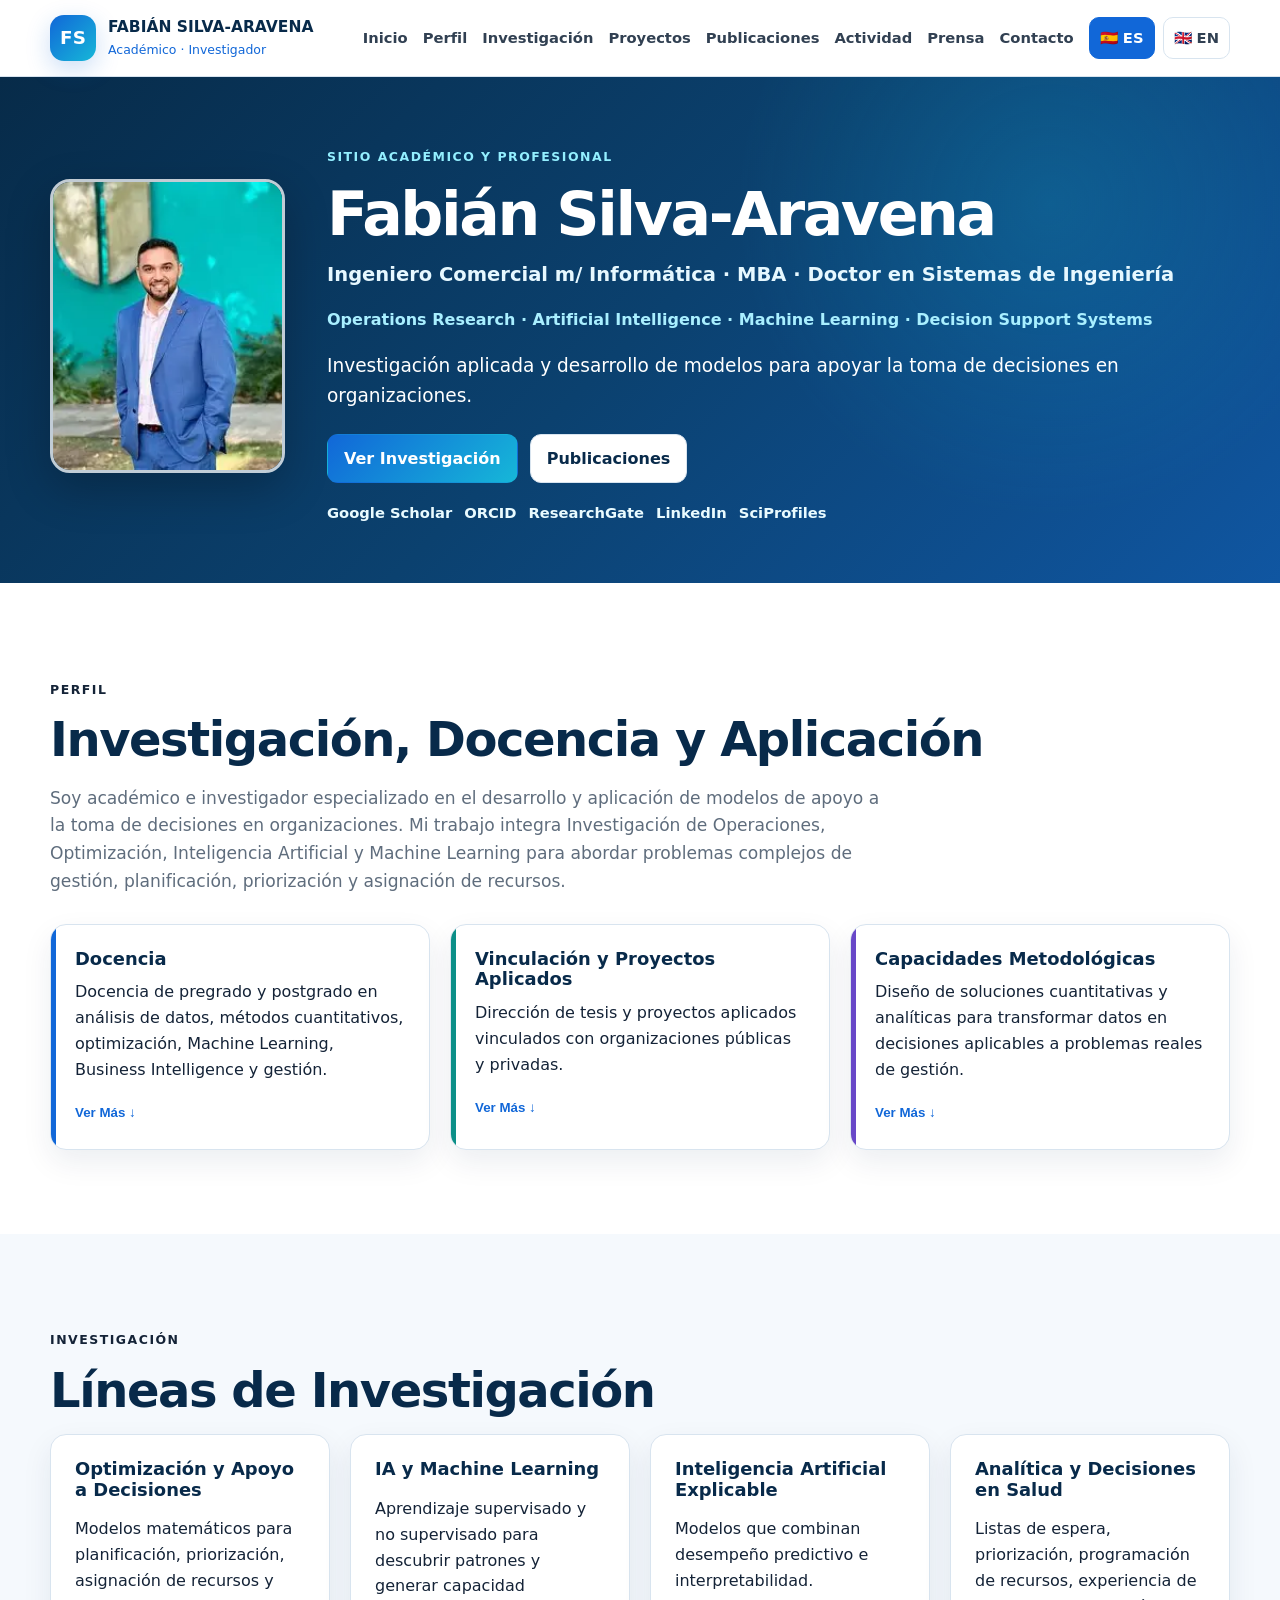
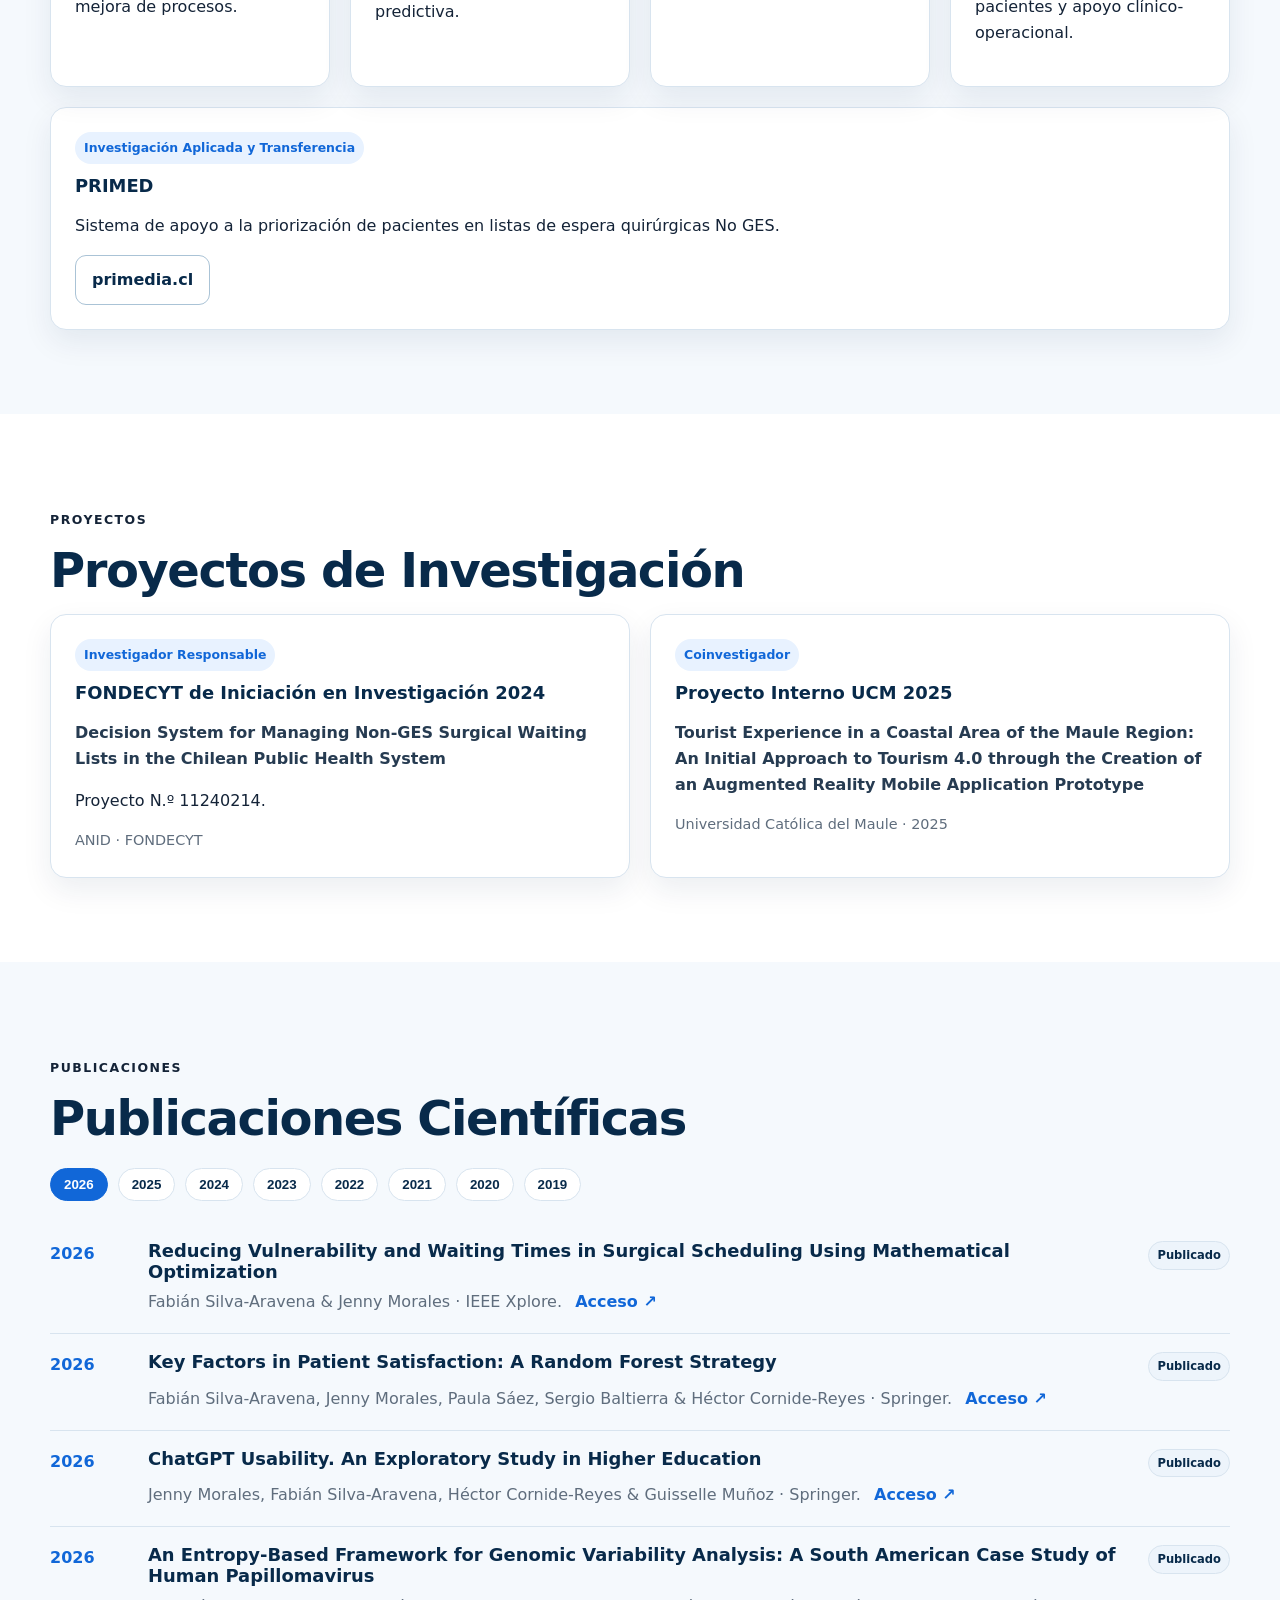
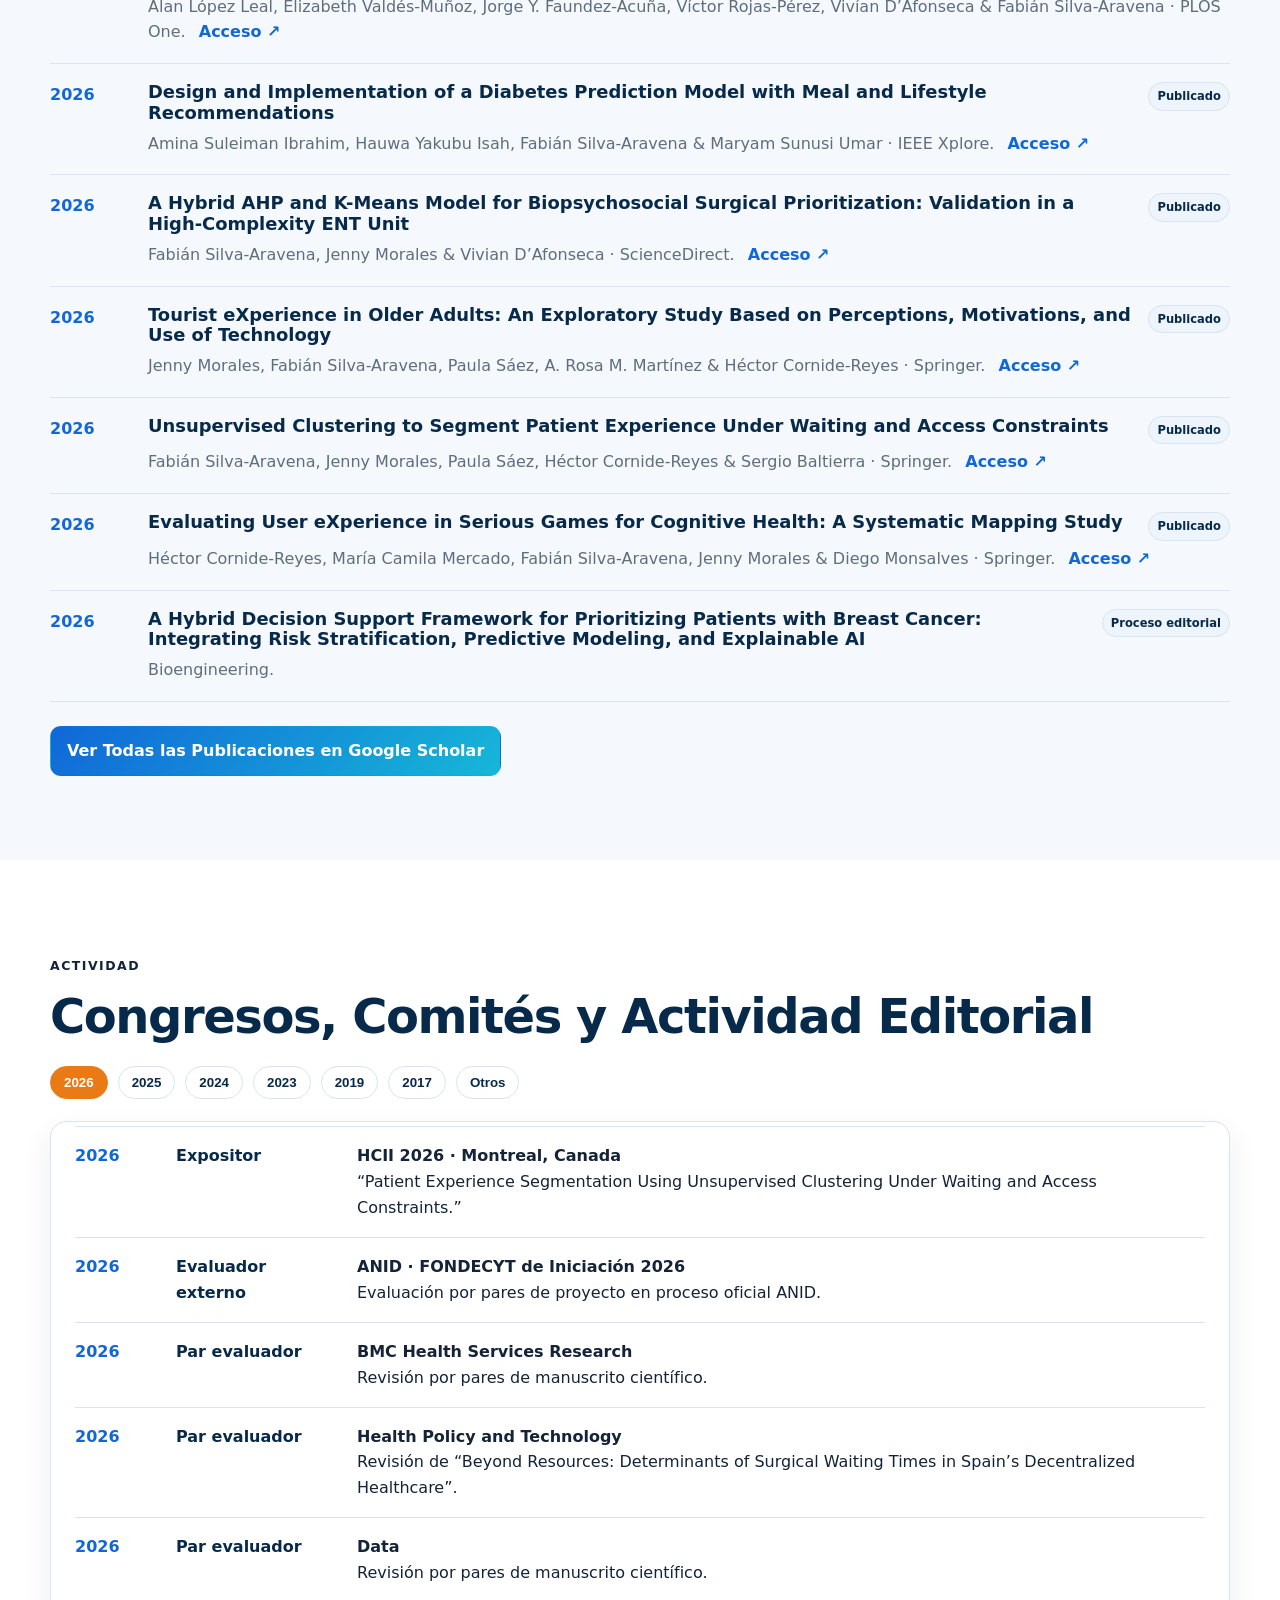
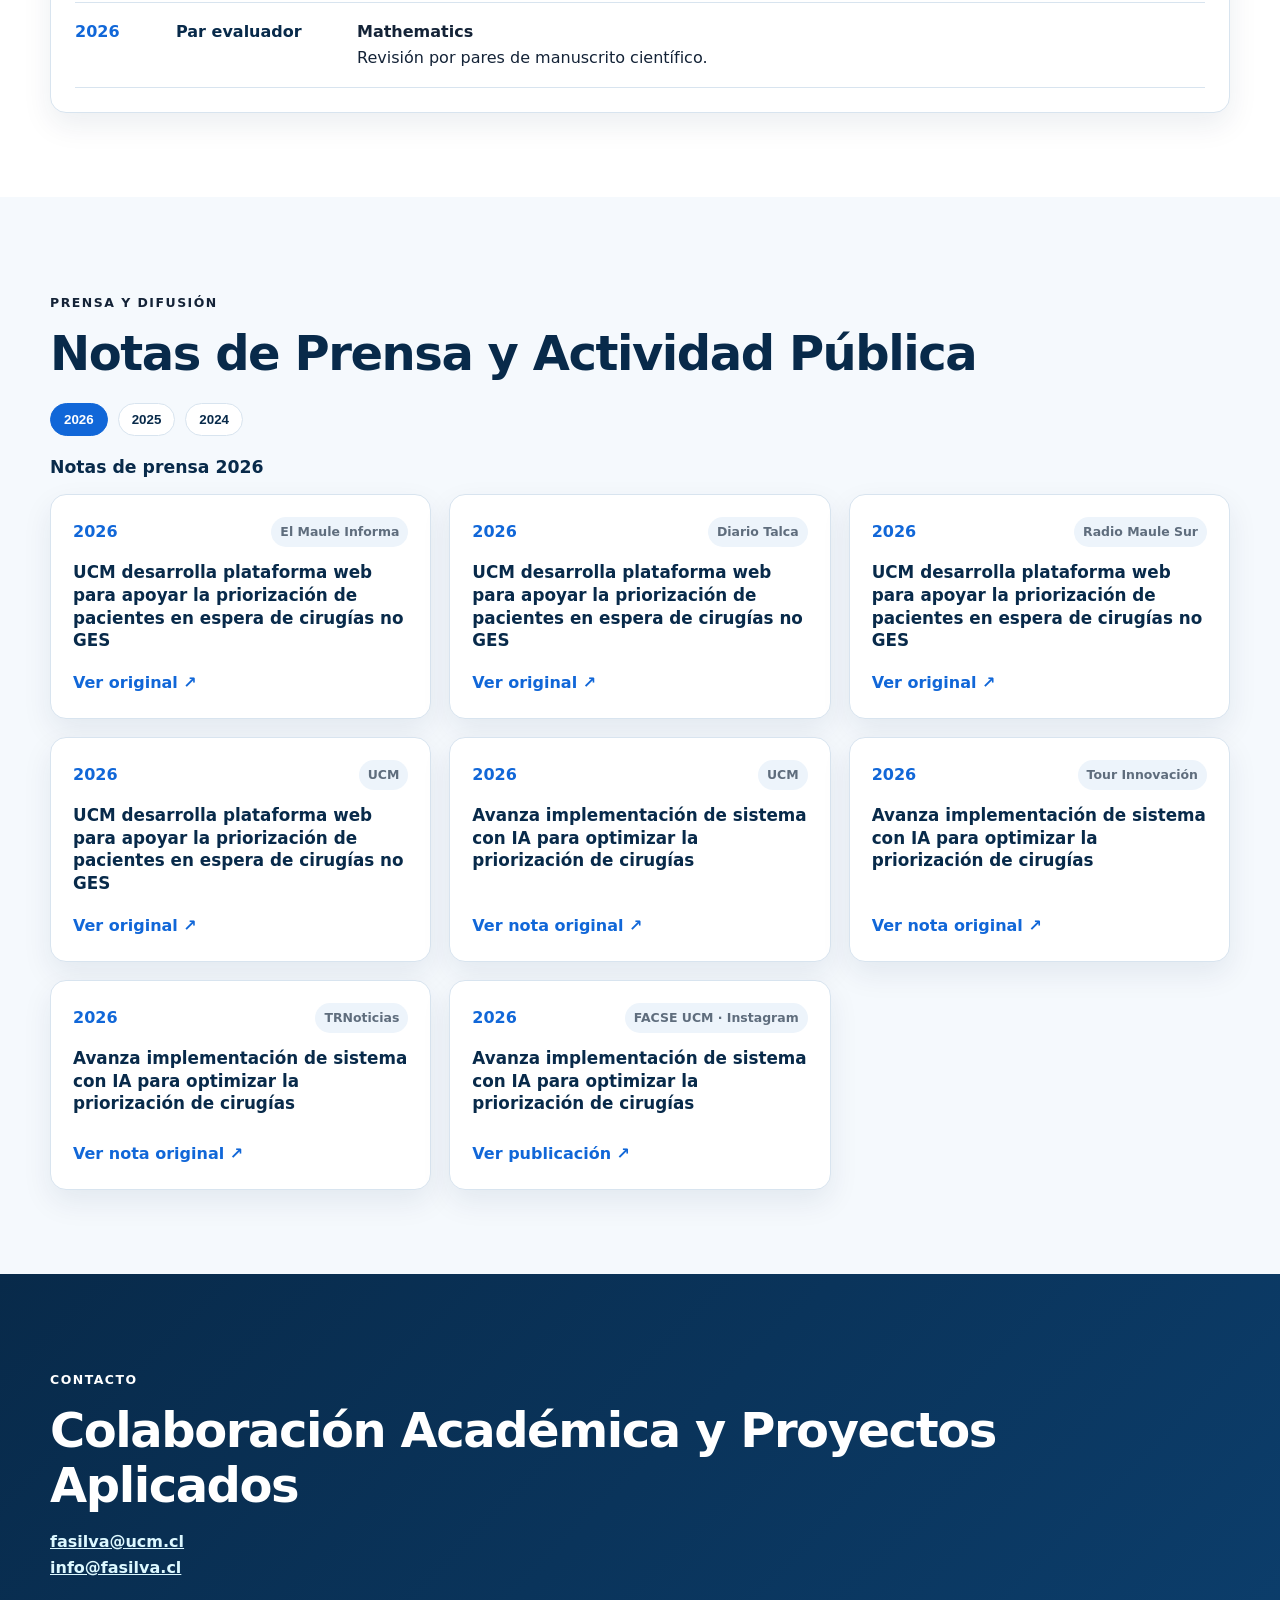
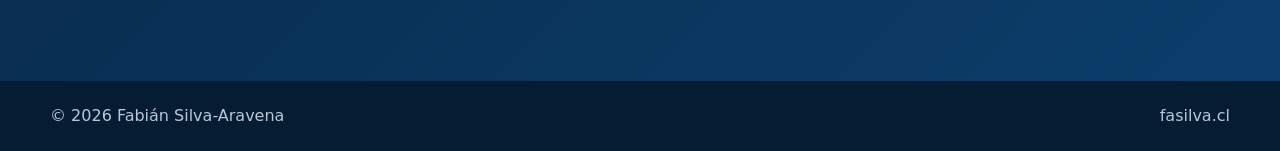
==== index.html @ eccf18d4 "Add Cloudflare Web Analytics" ====
<!DOCTYPE html>
<html lang="es"><head>
<meta charset="utf-8"/><meta content="width=device-width,initial-scale=1" name="viewport"/>
<title>Fabián Silva-Aravena | Sitio Académico y Profesional</title>
<link href="assets/css/style.css?v=15" rel="stylesheet"/></head><body>
<header class="site-header"><div class="container nav-wrap">
<a class="brand-wrap" href="#inicio"><span class="brand-mark">FS</span><span class="brand-text"><strong>FABIÁN SILVA-ARAVENA</strong><span>Académico · Investigador</span></span></a>
<button class="nav-toggle">☰</button><nav class="nav">
<a href="#inicio">Inicio</a><a href="#perfil">Perfil</a><a href="#investigacion">Investigación</a><a href="#proyectos">Proyectos</a><a href="#publicaciones">Publicaciones</a><a href="#actividad">Actividad</a><a href="#prensa">Prensa</a><a href="#contacto">Contacto</a>
<div class="lang-switch"><a class="active" href="index.html">🇪🇸 ES</a><a class="" href="en.html">🇬🇧 EN</a></div>
</nav></div></header>
<main>
<section class="hero" id="inicio"><div class="container hero-inner">
<div class="photo-wrap"><img alt="Fabián Silva-Aravena" src="assets/img/fabian-silva-aravena.webp"/></div>
<div><p class="eyebrow">Sitio Académico y Profesional</p><h1>Fabián Silva-Aravena</h1>
<p class="degree">Ingeniero Comercial m/ Informática · MBA · Doctor en Sistemas de Ingeniería</p>
<p class="areas">Operations Research · Artificial Intelligence · Machine Learning · Decision Support Systems</p>
<p class="lead">Investigación aplicada y desarrollo de modelos para apoyar la toma de decisiones en organizaciones.</p>
<div class="cta-row"><a class="btn primary" href="#investigacion">Ver Investigación</a><a class="btn light" href="#publicaciones">Publicaciones</a></div>
<div class="profile-links"><a href="https://scholar.google.com/citations?user=zPTah8IAAAAJ&amp;hl=es" target="_blank">Google Scholar</a><a href="https://orcid.org/0000-0003-2468-1480" target="_blank">ORCID</a><a href="https://www.researchgate.net/profile/Fabian-Silva-Aravena-2" target="_blank">ResearchGate</a><a href="https://www.linkedin.com/in/fabi%C3%A1n-silva-aravena-a0759566/" target="_blank">LinkedIn</a><a href="https://sciprofiles.com/profile/FabianSilva/publications" rel="noopener noreferrer" target="_blank">SciProfiles</a></div></div>
</div></section>
<section class="section" id="perfil"><div class="container">
<p class="section-kicker">Perfil</p><h2>Investigación, Docencia y Aplicación</h2>
<p class="section-intro">Soy académico e investigador especializado en el desarrollo y aplicación de modelos de apoyo a la toma de decisiones en organizaciones. Mi trabajo integra Investigación de Operaciones, Optimización, Inteligencia Artificial y Machine Learning para abordar problemas complejos de gestión, planificación, priorización y asignación de recursos.</p>
<div class="grid three">
<article class="quick-card"><h3>Docencia</h3><p>Docencia de pregrado y postgrado en análisis de datos, métodos cuantitativos, optimización, Machine Learning, Business Intelligence y gestión.</p>
<button class="more-btn" data-less="Ver Menos ↑" data-more="Ver Más ↓" data-target="teach">Ver Más ↓</button>
<div class="more-content" id="teach">
<div class="subgroup"><h4>Docencia de Postgrado</h4><ul>
<li><strong>Gestión de Empresas Basadas en Tecnología</strong> · Doctorado en Biotecnología Traslacional · Universidad Católica del Maule · 2023, 2024, 2025 y 2026.</li>
<li><strong>Data Mining</strong> · Doctorado en Biotecnología Traslacional · Universidad Católica del Maule, Talca · 2022, 2023, 2024, 2025 y 2026.</li>
<li><strong>Business Intelligence</strong> · Magíster en Gestión de Organizaciones · Universidad Católica del Maule, Talca · 2023, 2024, 2025 y 2026.</li>
<li><strong>Análisis de Datos II</strong> · Magíster en Gestión de Organizaciones · Universidad Católica del Maule, Talca · 2022, 2023, 2024, 2025 y 2026.</li>
<li><strong>Gestión Económica y Financiera</strong> · Magíster en Salud Pública · Universidad Católica del Maule, Talca · 2023.</li>
</ul></div>
<div class="subgroup"><h4>Docencia de Pregrado · Universidad Católica del Maule</h4><ul>
<li><strong>Análisis de Datos</strong> · Contador Público y Auditor · preprocesamiento, ETL y análisis con RStudio, Power BI y Python · 2025–2026.</li>
<li><strong>Análisis de Datos</strong> · Ingeniería de Ejecución en Administración de Empresas · RStudio y Power BI · 2024, 2025 y 2026.</li>
<li><strong>Seminario I y II</strong> · Contador Público y Auditor · desarrollo de proyectos de tesis desde el problema de investigación hasta resultados y conclusiones · 2024.</li>
<li><strong>Matemática Financiera</strong> · Ingeniería de Ejecución en Administración de Empresas · interés simple, compuesto y anualidades · 2025.</li>
<li><strong>Cálculo Financiero y Presupuestario</strong> · Administración de Empresas · matemática financiera, anualidades, gradientes y análisis presupuestario · 2022 y 2023.</li>
<li><strong>Administración I</strong> · Contador Público y Auditor · estrategia y proceso administrativo · 2022 y 2023.</li>
<li><strong>Metodología de la Investigación</strong> · Contador Público y Auditor · investigación cualitativa y cuantitativa · 2022.</li>
</ul></div>
<div class="subgroup"><h4>Docencia de Pregrado · Universidad de Talca</h4><ul>
<li><strong>Formulación e Implementación Estratégica</strong> · Auditoría e Ingeniería en Control de Gestión · 2016, 2019, 2020 y 2021.</li>
<li><strong>Optimización</strong> · Auditoría e Ingeniería en Control de Gestión · 2015, 2016 y 2020.</li>
<li><strong>Data Mining para la Gestión</strong> · Auditoría e Ingeniería en Control de Gestión · 2019 y 2020.</li>
</ul></div></div></article>
<article class="quick-card teal"><h3>Vinculación y Proyectos Aplicados</h3><p>Dirección de tesis y proyectos aplicados vinculados con organizaciones públicas y privadas.</p>
<button class="more-btn" data-less="Ver Menos ↑" data-more="Ver Más ↓" data-target="applied">Ver Más ↓</button>
<div class="more-content" id="applied">
<div class="subgroup"><h4>Tesis de Magíster</h4><ul>
<li><strong>2025 · Morales, M.</strong> · Magíster en Gestión de Organizaciones · “Dynamic Biopsychosocial Prioritization Strategy for Elective Surgeries in High-Complexity Public Hospitals: A Simulation-Based Study.” · Profesor guía.</li>
<li><strong>2024 · Lopez, L.</strong> · Magíster en Gestión de Organizaciones · “Systematic Literature Review on Biopsychosocial Factors in Surgical Waiting List.” · Profesor guía.</li>
<li><strong>2024 · Gutiérrez, G.</strong> · Magíster en Gestión de Organizaciones · “Optimization of the Preventive Maintenance Process in the Coexca S.A. Operations Area.” · Profesor guía.</li>
<li><strong>2023 · Durán, M.</strong> · Magíster en Gestión de Organizaciones · “Hybrid data analysis methodology for the allocation of DS49 housing subsidies in the Maule Region: A decision-making support strategy.” · Profesor guía.</li>
<li><strong>2023 · Muñoz, L.</strong> · Magíster en Gestión de Organizaciones · “Data-based methodology for the allocation of Supreme Decree 49 subsidies in the O'Higgins Region: An approach to decision-making.” · Profesor guía.</li>
</ul></div>
<div class="subgroup"><h4>Tesis de Pregrado</h4><ul>
<li><strong>2024 · Reyes, G. &amp; Gutiérrez, F.</strong> · Contador Público y Auditor · “Data-Driven Methodology to Control Dropouts in Higher Education: A Strategy Applied to the Catholic University of Maule.” · Profesor guía.</li>
<li><strong>Muñoz, C., Andrares, L. &amp; Castro, O.</strong> · Licenciatura en Contabilidad y Auditoría · “Relación entre el uso de Redes Sociales y el Rendimiento Académico en los estudiantes del Departamento de Economía y Administración de la Universidad Católica del Maule.” · Director de tesis.</li>
<li><strong>Morales, R.</strong> · Ingeniería Civil Informática · “Desarrollo de sistema informático de priorización para lista de espera quirúrgica en otorrinolaringología no GES.” · Co-guía.</li>
<li><strong>Contardo, M.</strong> · Ingeniería Civil Computación · “Sistema de predicción de prioridad quirúrgica para pacientes de otorrinolaringología aplicando modelos de Machine Learning y Explicabilidad.” · Co-guía.</li>
<li><strong>2019–2020 · Rojas, Y. &amp; Sepúlveda, N.</strong> · Auditoría e Ingeniería en Control de Gestión · “Gastronomic and commercial strategies during the pandemic in the city of Talca.” · Profesor guía.</li>
<li><strong>2017–2018 · Morales, G.</strong> · Ingeniería Civil Industrial · “Reservation management system for the use of the care room of the Center of Therapeutic Diagnosis of a High Complexity Hospital in Chile.” · Profesor guía.</li>
<li><strong>2012–2013 · Rodriguez, A. &amp; Moreno, E.</strong> · Ingeniería en Administración de Empresas · “Management of Administrative Procedures to support the management of Cataract Pathology in a highly complex hospital.” · Profesor guía.</li>
<li><strong>2012–2013 · González, J. &amp; Valenzuela, J.</strong> · Ingeniería en Administración de Empresas · “Human Resources performance evaluation system for a company in Talca.” · Profesor guía.</li>
</ul></div>
<div class="subgroup"><h4>Tesis Doctoral</h4><ul>
<li><strong>En desarrollo.</strong> · Doctorado en Biotecnología Traslacional · “Protocolo de genotipado de Virus del Papiloma Humano de alto riesgo y priorización clínica en mujeres de la Región del Maule.” · Co-guía.</li>
</ul></div>
<div class="subgroup"><h4>Otras actividades docentes</h4><ul>
<li>Profesor colaborador en el diseño del electivo de profundización <strong>“Herramientas de Machine Learning para la toma de decisiones”</strong> para Contador Público y Auditor.</li>
<li>Profesor revisor del Proyecto de Grado Aplicado de <strong>Rivera, R.</strong> · Magíster en Gestión de Organizaciones · “Determinantes de la inversión en I+D en las empresas chilenas”.</li>
</ul></div>
</div></article>
<article class="quick-card purple"><h3>Capacidades Metodológicas</h3><p>Diseño de soluciones cuantitativas y analíticas para transformar datos en decisiones aplicables a problemas reales de gestión.</p>
<button class="more-btn" data-less="Ver Menos ↑" data-more="Ver Más ↓" data-target="researchmore">Ver Más ↓</button>
<div class="more-content" id="researchmore"><ul><li>Optimización matemática, programación y asignación de recursos</li><li>Simulación y evaluación de escenarios para apoyar decisiones</li><li>Machine Learning, Inteligencia Artificial y Explicabilidad (XAI)</li><li>Diseño de sistemas de apoyo a decisiones y analítica aplicada</li></ul></div></article>
</div></div></section>
<section class="section alt" id="investigacion"><div class="container"><p class="section-kicker">Investigación</p><h2>Líneas de Investigación</h2>
<div class="grid four"><article class="card"><h3>Optimización y Apoyo a Decisiones</h3><p>Modelos matemáticos para planificación, priorización, asignación de recursos y mejora de procesos.</p></article><article class="card"><h3>IA y Machine Learning</h3><p>Aprendizaje supervisado y no supervisado para descubrir patrones y generar capacidad predictiva.</p></article><article class="card"><h3>Inteligencia Artificial Explicable</h3><p>Modelos que combinan desempeño predictivo e interpretabilidad.</p></article><article class="card"><h3>Analítica y Decisiones en Salud</h3><p>Listas de espera, priorización, programación de recursos, experiencia de pacientes y apoyo clínico-operacional.</p></article></div>
<div class="card" style="margin-top:20px"><span class="tag">Investigación Aplicada y Transferencia</span><h3>PRIMED</h3><p>Sistema de apoyo a la priorización de pacientes en listas de espera quirúrgicas No GES.</p><a class="btn outline" href="https://primedia.cl" target="_blank">primedia.cl</a></div>
</div></section>
<section class="section" id="proyectos"><div class="container"><p class="section-kicker">Proyectos</p><h2>Proyectos de Investigación</h2>
<div class="grid two"><article class="card"><span class="tag">Investigador Responsable</span><h3>FONDECYT de Iniciación en Investigación 2024</h3><p class="project-title">Decision System for Managing Non-GES Surgical Waiting Lists in the Chilean Public Health System</p><p>Proyecto N.º 11240214.</p><div class="meta">ANID · FONDECYT</div></article>
<article class="card"><span class="tag">Coinvestigador</span><h3>Proyecto Interno UCM 2025</h3><p class="project-title">Tourist Experience in a Coastal Area of the Maule Region: An Initial Approach to Tourism 4.0 through the Creation of an Augmented Reality Mobile Application Prototype</p><div class="meta">Universidad Católica del Maule · 2025</div></article></div></div></section>
<section class="section alt" id="publicaciones"><div class="container"><p class="section-kicker">Publicaciones</p><h2>Publicaciones Científicas</h2>
<div class="pub-toolbar"><button class="year-btn active" data-year="2026">2026</button><button class="year-btn" data-year="2025">2025</button><button class="year-btn" data-year="2024">2024</button><button class="year-btn" data-year="2023">2023</button><button class="year-btn" data-year="2022">2022</button><button class="year-btn" data-year="2021">2021</button><button class="year-btn" data-year="2020">2020</button><button class="year-btn" data-year="2019">2019</button></div><div class="pub-year active" id="pub-2026">
<article class="publication"><div class="year">2026</div><div><div class="pub-head"><h3>Reducing Vulnerability and Waiting Times in Surgical Scheduling Using Mathematical Optimization</h3><span class="status-badge">Publicado</span></div><p>Fabián Silva-Aravena &amp; Jenny Morales · IEEE Xplore. <a class="pub-link" href="https://ieeexplore.ieee.org/document/11473376" rel="noopener noreferrer" target="_blank">Acceso ↗</a></p></div></article>
<article class="publication"><div class="year">2026</div><div><div class="pub-head"><h3>Key Factors in Patient Satisfaction: A Random Forest Strategy</h3><span class="status-badge">Publicado</span></div><p>Fabián Silva-Aravena, Jenny Morales, Paula Sáez, Sergio Baltierra &amp; Héctor Cornide-Reyes · Springer. <a class="pub-link" href="https://link.springer.com/chapter/10.1007/978-3-032-12801-0_19" rel="noopener noreferrer" target="_blank">Acceso ↗</a></p></div></article>
<article class="publication"><div class="year">2026</div><div><div class="pub-head"><h3>ChatGPT Usability. An Exploratory Study in Higher Education</h3><span class="status-badge">Publicado</span></div><p>Jenny Morales, Fabián Silva-Aravena, Héctor Cornide-Reyes &amp; Guisselle Muñoz · Springer. <a class="pub-link" href="https://link.springer.com/chapter/10.1007/978-3-032-12801-0_11" rel="noopener noreferrer" target="_blank">Acceso ↗</a></p></div></article>
<article class="publication"><div class="year">2026</div><div><div class="pub-head"><h3>An Entropy-Based Framework for Genomic Variability Analysis: A South American Case Study of Human Papillomavirus</h3><span class="status-badge">Publicado</span></div><p>Alan López Leal, Elizabeth Valdés-Muñoz, Jorge Y. Faundez-Acuña, Víctor Rojas-Pérez, Vivían D’Afonseca &amp; Fabián Silva-Aravena · PLOS One. <a class="pub-link" href="https://journals.plos.org/plosone/article?id=10.1371/journal.pone.0349447" rel="noopener noreferrer" target="_blank">Acceso ↗</a></p></div></article>
<article class="publication"><div class="year">2026</div><div><div class="pub-head"><h3>Design and Implementation of a Diabetes Prediction Model with Meal and Lifestyle Recommendations</h3><span class="status-badge">Publicado</span></div><p>Amina Suleiman Ibrahim, Hauwa Yakubu Isah, Fabián Silva-Aravena &amp; Maryam Sunusi Umar · IEEE Xplore. <a class="pub-link" href="https://ieeexplore.ieee.org/abstract/document/11473725" rel="noopener noreferrer" target="_blank">Acceso ↗</a></p></div></article>
<article class="publication"><div class="year">2026</div><div><div class="pub-head"><h3>A Hybrid AHP and K-Means Model for Biopsychosocial Surgical Prioritization: Validation in a High-Complexity ENT Unit</h3><span class="status-badge">Publicado</span></div><p>Fabián Silva-Aravena, Jenny Morales &amp; Vivian D’Afonseca · ScienceDirect. <a class="pub-link" href="https://www.sciencedirect.com/science/article/pii/S1807593226000463" rel="noopener noreferrer" target="_blank">Acceso ↗</a></p></div></article>
<article class="publication"><div class="year">2026</div><div><div class="pub-head"><h3>Tourist eXperience in Older Adults: An Exploratory Study Based on Perceptions, Motivations, and Use of Technology</h3><span class="status-badge">Publicado</span></div><p>Jenny Morales, Fabián Silva-Aravena, Paula Sáez, A. Rosa M. Martínez &amp; Héctor Cornide-Reyes · Springer. <a class="pub-link" href="https://link.springer.com/chapter/10.1007/978-3-032-31407-9_10" rel="noopener noreferrer" target="_blank">Acceso ↗</a></p></div></article>
<article class="publication"><div class="year">2026</div><div><div class="pub-head"><h3>Unsupervised Clustering to Segment Patient Experience Under Waiting and Access Constraints</h3><span class="status-badge">Publicado</span></div><p>Fabián Silva-Aravena, Jenny Morales, Paula Sáez, Héctor Cornide-Reyes &amp; Sergio Baltierra · Springer. <a class="pub-link" href="https://link.springer.com/chapter/10.1007/978-3-032-31418-5_29" rel="noopener noreferrer" target="_blank">Acceso ↗</a></p></div></article>
<article class="publication"><div class="year">2026</div><div><div class="pub-head"><h3>Evaluating User eXperience in Serious Games for Cognitive Health: A Systematic Mapping Study</h3><span class="status-badge">Publicado</span></div><p>Héctor Cornide-Reyes, María Camila Mercado, Fabián Silva-Aravena, Jenny Morales &amp; Diego Monsalves · Springer. <a class="pub-link" href="https://link.springer.com/chapter/10.1007/978-3-032-31418-5_25" rel="noopener noreferrer" target="_blank">Acceso ↗</a></p></div></article>
<article class="publication"><div class="year">2026</div><div><div class="pub-head"><h3>A Hybrid Decision Support Framework for Prioritizing Patients with Breast Cancer: Integrating Risk Stratification, Predictive Modeling, and Explainable AI</h3><span class="status-badge">Proceso editorial</span></div><p>Bioengineering.</p></div></article>
</div><div class="pub-year" id="pub-2025"><article class="publication"><div class="year">2025</div><div><div class="pub-head"><h3>Perceptions of ChatGPT: An Exploratory Study in Higher Education</h3><span class="status-badge">Publicado</span></div><p>Jenny Morales, Fabián Silva-Aravena, Héctor Cornide-Reyes &amp; Guisselle Muñoz · IEEE Xplore. <a class="pub-link" href="https://ieeexplore.ieee.org/document/11420797/authors#authors" rel="noopener noreferrer" target="_blank">Acceso ↗</a></p></div></article><article class="publication"><div class="year">2025</div><div><div class="pub-head"><h3>e-Health Strategy for Surgical Prioritization: A Methodology Based on Digital Twins and Reinforcement Learning</h3><span class="status-badge">Publicado</span></div><p>Silva-Aravena, F., Morales, J., &amp; Jayabalan, M. · Bioengineering, 12(6), 605. <a class="pub-link" href="https://doi.org/10.3390/bioengineering12060605" rel="noopener noreferrer" target="_blank">Acceso ↗</a></p></div></article><article class="publication"><div class="year">2025</div><div><div class="pub-head"><h3>Optimizing MRI Scheduling in High-Complexity Hospitals: A Digital Twin and Reinforcement Learning Approach</h3><span class="status-badge">Publicado</span></div><p>Silva-Aravena, F., Morales, J., Jayabalan, M., &amp; Sáez, P. · Bioengineering, 12(6), 626. <a class="pub-link" href="https://doi.org/10.3390/bioengineering12060626" rel="noopener noreferrer" target="_blank">Acceso ↗</a></p></div></article><article class="publication"><div class="year">2025</div><div><div class="pub-head"><h3>Dynamic Decision System for ENT Surgery Waiting List Prioritization Using M-Score and TOPSIS Methodology</h3><span class="status-badge">Publicado</span></div><p>Silva-Aravena, F., &amp; Morales, J. · Health Policy and Technology. <a class="pub-link" href="https://doi.org/10.1016/j.hlpt.2025.101036" rel="noopener noreferrer" target="_blank">Acceso ↗</a></p></div></article><article class="publication"><div class="year">2025</div><div><div class="pub-head"><h3>Dynamic Surgical Prioritization: A Machine Learning and XAI-Based Strategy</h3><span class="status-badge">Publicado</span></div><p>Silva-Aravena, F., Morales, J., Jayabalan, M., Rana, M. E., &amp; Gutiérrez-Bahamondes, J. H. · Technologies, 13(2), 72. <a class="pub-link" href="https://doi.org/10.3390/technologies13020072" rel="noopener noreferrer" target="_blank">Acceso ↗</a></p></div></article><article class="publication"><div class="year">2025</div><div><div class="pub-head"><h3>Generative Artificial Intelligence in Agile Software Development Processes: A Literature Review Focused on User eXperience</h3><span class="status-badge">Publicado</span></div><p>Coautor · Springer Nature. <a class="pub-link" href="https://doi.org/10.1007/978-3-031-93536-7_16" rel="noopener noreferrer" target="_blank">Acceso ↗</a></p></div></article><article class="publication"><div class="year">2025</div><div><div class="pub-head"><h3>Formación Universitaria en Competencias para la Industria 4.0: un enfoque en ingeniería y administración</h3><span class="status-badge">Publicado</span></div><p>Coautor · Formación Universitaria. <a class="pub-link" href="https://doi.org/10.4067/s0718-50062025000500169" rel="noopener noreferrer" target="_blank">Acceso ↗</a></p></div></article></div><div class="pub-year" id="pub-2024"><article class="publication"><div class="year">2024</div><div><div class="pub-head"><h3>Reducing Waiting Times to Improve Patient Satisfaction: A Hybrid Strategy for Decision Support Management</h3><span class="status-badge">Publicado</span></div><p>Morales, J., Silva-Aravena, F., &amp; Sáez, P. · Mathematics, 12(23), 3743. <a class="pub-link" href="https://www.mdpi.com/2227-7390/12/23/3743" rel="noopener noreferrer" target="_blank">Acceso ↗</a></p></div></article><article class="publication"><div class="year">2024</div><div><div class="pub-head"><h3>Use of Artificial Intelligence as a Mechanism to Evaluate Costumer Experience. Literature Review</h3><span class="status-badge">Publicado</span></div><p>Silva-Aravena, F., Morales, J., Sáez, P., Jorquera, J., &amp; Cornide-Reyes, H. · Lecture Notes in Computer Science, Springer. <a class="pub-link" href="https://link.springer.com/chapter/10.1007/978-3-031-61305-0_24" rel="noopener noreferrer" target="_blank">Acceso ↗</a></p></div></article><article class="publication"><div class="year">2024</div><div><div class="pub-head"><h3>Perception of the Gender Gap in the Business Area: a Collaborative Online International Learning Approach</h3><span class="status-badge">Publicado</span></div><p>Morales, J., Silva-Aravena, F., Orellana, P. S., &amp; Rodriguez, Y. V. · 2024 43rd International Conference of the Chilean Computer Science Society (SCCC), IEEE. <a class="pub-link" href="https://ieeexplore.ieee.org/document/10767633" rel="noopener noreferrer" target="_blank">Acceso ↗</a></p></div></article><article class="publication"><div class="year">2024</div><div><div class="pub-head"><h3>Tourist eXperience and Use of Virtual Reality, Augmented Reality and Metaverse: A Literature Review</h3><span class="status-badge">Publicado</span></div><p>Morales, J., Cornide-Reyes, H., Silva-Aravena, F., Sepúlveda, J., &amp; Muñoz, G. · Lecture Notes in Computer Science, vol. 14704, Springer. <a class="pub-link" href="https://link.springer.com/chapter/10.1007/978-3-031-61281-7_14" rel="noopener noreferrer" target="_blank">Acceso ↗</a></p></div></article><article class="publication"><div class="year">2024</div><div><div class="pub-head"><h3>Improving UX in Digital Transformation Projects Through Lean Principles</h3><span class="status-badge">Publicado</span></div><p>Cornide-Reyes, H., Duran, C., Baltierra, S., Silva-Aravena, F., &amp; Morales, J. · Lecture Notes in Computer Science, vol. 14704, Springer. <a class="pub-link" href="https://link.springer.com/chapter/10.1007/978-3-031-61281-7_11" rel="noopener noreferrer" target="_blank">Acceso ↗</a></p></div></article><article class="publication"><div class="year">2024</div><div><div class="pub-head"><h3>Digital Skills in Higher Education: Strategies Adopted by Universities to Promote their Development in Students and Professors</h3><span class="status-badge">Publicado</span></div><p>Sáez, P., Morales, J., &amp; Silva-Aravena, F. · 2024 43rd International Conference of the Chilean Computer Science Society (SCCC), IEEE. <a class="pub-link" href="https://ieeexplore.ieee.org/document/10767660" rel="noopener noreferrer" target="_blank">Acceso ↗</a></p></div></article></div><div class="pub-year" id="pub-2023"><article class="publication"><div class="year">2023</div><div><div class="pub-head"><h3>Digital Transformation in Organizations: Implications for the Workforce</h3><span class="status-badge">Publicado</span></div><p>Sáez, P., Morales, J., &amp; Silva-Aravena, F. · IEEE CHILECON. <a class="pub-link" href="https://ieeexplore.ieee.org/document/10418736" rel="noopener noreferrer" target="_blank">Acceso ↗</a></p></div></article><article class="publication"><div class="year">2023</div><div><div class="pub-head"><h3>A Hybrid Algorithm of ML and XAI to Prevent Breast Cancer: A Strategy to Support Decision Making</h3><span class="status-badge">Publicado</span></div><p>Silva-Aravena, F., Núñez Delafuente, H., Gutiérrez-Bahamondes, J. H., &amp; Morales, J. · Cancers, 15(9), 2443. <a class="pub-link" href="https://doi.org/10.3390/cancers15092443" rel="noopener noreferrer" target="_blank">Acceso ↗</a></p></div></article><article class="publication"><div class="year">2023</div><div><div class="pub-head"><h3>Implementing Digital Transformation in Industry 4.0</h3><span class="status-badge">Publicado</span></div><p>Cornide-Reyes, H., Morales, J., Silva-Aravena, F., Ocqueteau, A., Melendez, N., &amp; Villarroel, R. · Lecture Notes in Computer Science, vol. 14025, Springer.</p></div></article><article class="publication"><div class="year">2023</div><div><div class="pub-head"><h3>Virtual Reality, Augmented Reality and Metaverse: Customer Experience Approach and User Experience Evaluation Methods. Literature Review</h3><span class="status-badge">Publicado</span></div><p>Morales, J., Cornide-Reyes, H., Rossel, P., Sáez, P., &amp; Silva-Aravena, F. · Lecture Notes in Computer Science, vol. 14025, Springer. <a class="pub-link" href="https://doi.org/10.1007/978-3-031-35915-6_40" rel="noopener noreferrer" target="_blank">Acceso ↗</a></p></div></article><article class="publication"><div class="year">2023</div><div><div class="pub-head"><h3>Application of Fuzzy TOPSIS for Prioritization of Patients on Elective Surgeries Waiting List – A Novel Multi-Criteria Decision-Making Approach</h3><span class="status-badge">Publicado</span></div><p>Rana, H., Umer, M., Hassan, U., Asgher, U., Silva-Aravena, F., &amp; Ehsan, N. · Decision Making: Applications in Management and Engineering. <a class="pub-link" href="https://doi.org/10.31181/dmame060127022023r" rel="noopener noreferrer" target="_blank">Acceso ↗</a></p></div></article><article class="publication"><div class="year">2023</div><div><div class="pub-head"><h3>Infeasibility Maps: Application to the Optimization of the Design of Pumping Stations in Water Distribution Networks</h3><span class="status-badge">Publicado</span></div><p>Gutiérrez-Bahamondes, J. H., Mora-Melia, D., Valdivia-Muñoz, B., Silva-Aravena, F., &amp; Iglesias-Rey, P. L. · Mathematics, 11(7), 1582. <a class="pub-link" href="https://doi.org/10.3390/math11071582" rel="noopener noreferrer" target="_blank">Acceso ↗</a></p></div></article><article class="publication"><div class="year">2023</div><div><div class="pub-head"><h3>Virtual Reality and Augmented Reality Applied to E-Commerce: A Literature Review</h3><span class="status-badge">Publicado</span></div><p>Morales, J., Silva-Aravena, F., Valdés, Y., &amp; Baltierra, S. · Human-Computer Interaction / Springer. <a class="pub-link" href="https://doi.org/10.1007/978-3-031-24709-5_15" rel="noopener noreferrer" target="_blank">Acceso ↗</a></p></div></article></div><div class="pub-year" id="pub-2022"><article class="publication"><div class="year">2022</div><div><div class="pub-head"><h3>An Intelligent System for Patients’ Well-Being: A Multicriteria Decision-Making Approach</h3><span class="status-badge">Publicado</span></div><p>Silva-Aravena, F., Gutierrez-Bahamondes, J., Delafuente, H. N., &amp; Toledo-Molina, R. M. · Mathematics, 10(21), 3956. <a class="pub-link" href="https://doi.org/10.3390/math10213956" rel="noopener noreferrer" target="_blank">Acceso ↗</a></p></div></article><article class="publication"><div class="year">2022</div><div><div class="pub-head"><h3>A Novelty Strategy to Classify Chronic Patients at Risk: A Hybrid Machine Learning Approach</h3><span class="status-badge">Publicado</span></div><p>Silva-Aravena, F., Delafuente, H. N., &amp; Astudillo, C. A. · Mathematics, 10(17), 3053. <a class="pub-link" href="https://doi.org/10.3390/math10173053" rel="noopener noreferrer" target="_blank">Acceso ↗</a></p></div></article><article class="publication"><div class="year">2022</div><div><div class="pub-head"><h3>Dynamic Surgical Waiting List Methodology: A Networking Approach</h3><span class="status-badge">Publicado</span></div><p>Silva-Aravena, F., &amp; Morales, J. · Mathematics, 10(13), 2307. <a class="pub-link" href="https://doi.org/10.3390/math10132307" rel="noopener noreferrer" target="_blank">Acceso ↗</a></p></div></article></div><div class="pub-year" id="pub-2021"><article class="publication"><div class="year">2021</div><div><div class="pub-head"><h3>Patients’ Prioritization on Surgical Waiting Lists: A Decision Support System</h3><span class="status-badge">Publicado</span></div><p>Silva-Aravena, F., Álvarez-Miranda, E., Astudillo, C. A., González-Martínez, L., &amp; Ledezma, J. G. · Mathematics, 9(10), 1097. <a class="pub-link" href="https://doi.org/10.3390/math9101097" rel="noopener noreferrer" target="_blank">Acceso ↗</a></p></div></article></div><div class="pub-year" id="pub-2020"><article class="publication"><div class="year">2020</div><div><div class="pub-head"><h3>Inventory Management at a Chilean Hospital Pharmacy: Case Study of a Dynamic Decision-Aid Tool</h3><span class="status-badge">Publicado</span></div><p>Silva-Aravena, F., Ceballos-Fuentealba, I., &amp; Álvarez-Miranda, E. · Mathematics, 8(11), 1962. <a class="pub-link" href="https://doi.org/10.3390/math8111962" rel="noopener noreferrer" target="_blank">Acceso ↗</a></p></div></article><article class="publication"><div class="year">2020</div><div><div class="pub-head"><h3>On the Data to Know the Prioritization and Vulnerability of Patients on Surgical Waiting Lists</h3><span class="status-badge">Publicado</span></div><p>Silva-Aravena, F., Álvarez-Miranda, E., Astudillo, C. A., González-Martínez, L., &amp; Ledezma, J. G. · Data in Brief, 29, 105310. <a class="pub-link" href="https://doi.org/10.1016/j.dib.2020.105310" rel="noopener noreferrer" target="_blank">Acceso ↗</a></p></div></article></div><div class="pub-year" id="pub-2019"><article class="publication"><div class="year">2019</div><div><div class="pub-head"><h3>Data Extracted from Olive Oil Mill Waste Exposed to Ambient Conditions</h3><span class="status-badge">Publicado</span></div><p>González-Martínez, L., Hernández, D., Astudillo, C. A., Silva, F., &amp; Gabriel, D. · Data in Brief, 26, 104555. <a class="pub-link" href="https://doi.org/10.1016/j.dib.2019.104555" rel="noopener noreferrer" target="_blank">Acceso ↗</a></p></div></article></div>
<div style="margin-top:24px"><a class="btn primary" href="https://scholar.google.com/citations?user=zPTah8IAAAAJ&amp;hl=es" target="_blank">Ver Todas las Publicaciones en Google Scholar</a></div>
</div></section>
<section class="section" id="actividad"><div class="container"><p class="section-kicker">Actividad</p><h2>Congresos, Comités y Actividad Editorial</h2>
<div class="activity-toolbar"><button class="activity-year-btn active" data-activity-year="2026">2026</button><button class="activity-year-btn" data-activity-year="2025">2025</button><button class="activity-year-btn" data-activity-year="2024">2024</button><button class="activity-year-btn" data-activity-year="2023">2023</button><button class="activity-year-btn" data-activity-year="2019">2019</button><button class="activity-year-btn" data-activity-year="2017">2017</button><button class="activity-year-btn" data-activity-year="Otros">Otros</button></div>
<div class="card activity-full"><div class="activity-list"><div class="activity-year active" id="activity-2026"><div class="activity-item"><span class="yr">2026</span><span class="role">Expositor</span><div><strong>HCII 2026 · Montreal, Canada</strong><br/>“Patient Experience Segmentation Using Unsupervised Clustering Under Waiting and Access Constraints.”</div></div><div class="activity-item"><span class="yr">2026</span><span class="role">Evaluador externo</span><div><strong>ANID · FONDECYT de Iniciación 2026</strong><br/>Evaluación por pares de proyecto en proceso oficial ANID.</div></div><div class="activity-item"><span class="yr">2026</span><span class="role">Par evaluador</span><div><strong>BMC Health Services Research</strong><br/>Revisión por pares de manuscrito científico.</div></div><div class="activity-item"><span class="yr">2026</span><span class="role">Par evaluador</span><div><strong>Health Policy and Technology</strong><br/>Revisión de “Beyond Resources: Determinants of Surgical Waiting Times in Spain’s Decentralized Healthcare”.</div></div><div class="activity-item"><span class="yr">2026</span><span class="role">Par evaluador</span><div><strong>Data</strong><br/>Revisión por pares de manuscrito científico.</div></div><div class="activity-item"><span class="yr">2026</span><span class="role">Par evaluador</span><div><strong>Mathematics</strong><br/>Revisión por pares de manuscrito científico.</div></div></div><div class="activity-year" id="activity-2025"><div class="activity-item"><span class="yr">2025</span><span class="role">Evaluador externo</span><div><strong>ANID · FONDECYT de Iniciación 2025</strong><br/>Evaluación por pares de proyecto en proceso oficial ANID.</div></div><div class="activity-item"><span class="yr">2025</span><span class="role">Expositor</span><div><strong>2025 IEEE International Conference on Emerging Innovation and Digital Technology (ICEIDT)</strong><br/>“Reducing Vulnerability and Waiting Times in Surgical Scheduling Using Mathematical Optimization.”</div></div><div class="activity-item"><span class="yr">2025</span><span class="role">Expositor</span><div><strong>XVI INFONOR 2025</strong><br/>“Rule-Based Decision Tree for Surgical Priorization in Otolaringology.”</div></div><div class="activity-item"><span class="yr">2025</span><span class="role">Expositor</span><div><strong>Conferencias CLEI, JCC, CHILECON 2025</strong><br/>“Reducing Waiting Times to Improve Patient Satisfaction: A Hybrid Strategy for Decision Support Management.” Track: Lo mejor de lo nuestro.</div></div><div class="activity-item"><span class="yr">2025</span><span class="role">Expositor</span><div><strong>HCI INTERNATIONAL 2025 · Gothenburg, Sweden</strong><br/>“Key Factors in Patient Satisfaction: A Random Forest Strategy.”</div></div><div class="activity-item"><span class="yr">2025</span><span class="role">Comité Científico</span><div><strong>2025 IEEE International Conference on Emerging Innovation and Digital Technology (ICEIDT)</strong><br/>Revisor de artículos.</div></div><div class="activity-item"><span class="yr">2025</span><span class="role">Comité Científico</span><div><strong>XVI INFONOR 2025</strong><br/>Revisor de artículos.</div></div><div class="activity-item"><span class="yr">2025</span><span class="role">Comité Científico</span><div><strong>Conferencias CLEI, JCC, CHILECON 2025</strong><br/>Revisor de artículos.</div></div><div class="activity-item"><span class="yr">2025</span><span class="role">Chair</span><div><strong>Conferencias CLEI, JCC, CHILECON 2025</strong><br/>Participación como Chair.</div></div><div class="activity-item"><span class="yr">2025</span><span class="role">Par evaluador</span><div><strong>Sensors</strong><br/>Revisión de “Clinical Validation of a Video-Otoscopy-Based Medical Device for the Remote Diagnosis of Ear Complaints”.</div></div><div class="activity-item"><span class="yr">2025</span><span class="role">Par evaluador</span><div><strong>Sensors</strong><br/>Revisión de “A Comparative Analysis of IoT Machine Learning Methods for Effective Diabetes Prediction”.</div></div><div class="activity-item"><span class="yr">2025</span><span class="role">Par evaluador</span><div><strong>Systems</strong><br/>Revisión de “A Multi-Objective Simulation–Optimization Framework for Emergency Department Efficiency Using RSM and Goal Programming”.</div></div><div class="activity-item"><span class="yr">2025</span><span class="role">Par evaluador</span><div><strong>Applied Sciences</strong><br/>Revisión de “Machine Learning in Clinical Decision Making: Algorithmic Challenges, Data Limitations and Multidisciplinary Perspectives”.</div></div><div class="activity-item"><span class="yr">2025</span><span class="role">Guest Editor</span><div><strong>Sustainability</strong><br/>Special Issue: “Service Experience and Servicescape in Sustainable Consumption”.</div></div></div><div class="activity-year" id="activity-2024"><div class="activity-item"><span class="yr">2024</span><span class="role">Expositor</span><div><strong>HCI International · Washington D.C., USA · Washington Hilton Hotel</strong><br/>“Use of Artificial Intelligence as a Mechanism to Evaluate Costumer Experience. Literature Review.”</div></div><div class="activity-item"><span class="yr">2024</span><span class="role">Charla Magistral</span><div><strong>XV Conferencia Internacional de Computación e Informática del Norte de Chile (INFONOR) · 4–6 septiembre · Copiapó, Chile · Universidad de Atacama</strong><br/>“Management of non-GES surgical waiting lists in the Chilean public health system.”</div></div><div class="activity-item"><span class="yr">2024</span><span class="role">Miembro Comité Académico</span><div><strong>XV INFONOR · Copiapó, Chile</strong><br/>Participación en comité académico.</div></div><div class="activity-item"><span class="yr">2024</span><span class="role">Coautor</span><div><strong>IEEE Jornadas Chilenas de Computación (JCC) · 28–30 octubre · Temuco, Chile · Universidad de La Frontera</strong><br/>“Digital Skills in Higher Education: Strategies Adopted by Universities to Promote their Development in Students and Professors.”</div></div><div class="activity-item"><span class="yr">2024</span><span class="role">Par evaluador</span><div><strong>Expert Systems with Applications</strong><br/>Revisión de “Prioritization of Transfer Centers Using GIS and Fuzzy Dombi Bonferroni Weighted Assessment (DOBAS) Model”.</div></div></div><div class="activity-year" id="activity-2023"><div class="activity-item"><span class="yr">2023</span><span class="role">Chair</span><div><strong>Congreso ASFAE-ENEFA · Universidad Católica de la Santísima Concepción · Concepción, Chile</strong><br/>Revisión y evaluación de artículos científicos en el track “Sistemas de Información para toma de decisiones”.</div></div><div class="activity-item"><span class="yr">2023</span><span class="role">Expositor</span><div><strong>Congreso ASFAE-ENEFA · Concepción, Chile</strong><br/>Presentación de “A Hybrid Algorithm of ML and XAI to Prevent Breast Cancer: A Strategy to Support Decision Making”.</div></div><div class="activity-item"><span class="yr">2023</span><span class="role">Par evaluador</span><div><strong>Expert Systems with Applications</strong><br/>Revisión del artículo “Prioritization of Transfer Centers Using GIS and Fuzzy Dombi Bonferroni Weighted Assessment (DOBAS) Model”.</div></div><div class="activity-item"><span class="yr">2023</span><span class="role">Par evaluador</span><div><strong>Expert Systems with Applications</strong><br/>Revisión del artículo “Intelligent Framework for the Classification of Skewed Multiclass Biomass Feedstock”.</div></div></div><div class="activity-year" id="activity-2019"><div class="activity-item"><span class="yr">2019</span><span class="role">Expositor</span><div><strong>Congreso de Ingeniería Civil Industrial · Universidad Autónoma de Chile · Talca, Chile</strong><br/>“Prioritization of patients on the elective surgical waiting list.”</div></div></div><div class="activity-year" id="activity-2017"><div class="activity-item"><span class="yr">2017</span><span class="role">Asistente</span><div><strong>Computational Intelligence Conference · Universidad de Valparaíso · Valparaíso, Chile</strong><br/>Participación en conferencia.</div></div></div><div class="activity-year" id="activity-Otros"><div class="activity-item"><span class="yr">Otros</span><span class="role">Expositor</span><div><strong>Seminario de Investigación Escuela CPA · Universidad Católica del Maule · Talca, Chile</strong><br/>Presentación de un trabajo de investigación.</div></div><div class="activity-item"><span class="yr">Otros</span><span class="role">Capacitación internacional</span><div><strong>INTECAP · Guatemala</strong><br/>Docencia internacional en analítica de datos para la toma de decisiones.</div></div><div class="activity-item"><span class="yr">Otros (2025-actualidad)</span><span class="role">Miembro de Claustro</span><div><strong>Programa de Doctorado en Biotecnología Traslacional · Universidad Católica del Maule</strong><br/>Participación en comités académicos y reuniones de claustro.</div></div></div></div></div>
</div></section>
<section class="section alt" id="prensa"><div class="container"><p class="section-kicker">Prensa y Difusión</p><h2>Notas de Prensa y Actividad Pública</h2>
<div class="press-toolbar"><button class="press-year-btn active" data-press-year="2026">2026</button><button class="press-year-btn" data-press-year="2025">2025</button><button class="press-year-btn" data-press-year="2024">2024</button></div><div class="press-year active" id="press-2026"><h3 class="press-year-title">Notas de prensa 2026</h3><div class="media-grid"><article class="media-card"><div class="media-meta"><span class="media-year">2026</span><span class="media-source">El Maule Informa</span></div><h3>UCM desarrolla plataforma web para apoyar la priorización de pacientes en espera de cirugías no GES</h3><a class="media-link" href="https://elmauleinforma.cl/ucm-desarrolla-plataforma-web-para-apoyar-la-priorizacion-de-pacientes-en-espera-de-cirugias-no-ges/" rel="noopener noreferrer" target="_blank">Ver original ↗</a></article><article class="media-card"><div class="media-meta"><span class="media-year">2026</span><span class="media-source">Diario Talca</span></div><h3>UCM desarrolla plataforma web para apoyar la priorización de pacientes en espera de cirugías no GES</h3><a class="media-link" href="https://diariotalca.cl/ucm-desarrolla-plataforma-web-para-apoyar-la-priorizacion-de-pacientes-en-espera-de-cirugias-no-ges/" rel="noopener noreferrer" target="_blank">Ver original ↗</a></article><article class="media-card"><div class="media-meta"><span class="media-year">2026</span><span class="media-source">Radio Maule Sur</span></div><h3>UCM desarrolla plataforma web para apoyar la priorización de pacientes en espera de cirugías no GES</h3><a class="media-link" href="https://www.radiomaulesur.cl/2026/09/ucm-desarrolla-plataforma-web-para.html" rel="noopener noreferrer" target="_blank">Ver original ↗</a></article><article class="media-card"><div class="media-meta"><span class="media-year">2026</span><span class="media-source">UCM</span></div><h3>UCM desarrolla plataforma web para apoyar la priorización de pacientes en espera de cirugías no GES</h3><a class="media-link" href="https://www.ucm.cl/noticias/ucm-desarrolla-plataforma-web-para-apoyar-la-priorizacion-de-pacientes-en-espera-de-cirugias-no-ges/" rel="noopener noreferrer" target="_blank">Ver original ↗</a></article><article class="media-card"><div class="media-meta"><span class="media-year">2026</span><span class="media-source">UCM</span></div><h3>Avanza implementación de sistema con IA para optimizar la priorización de cirugías</h3><a class="media-link" href="https://www.ucm.cl/noticias/avanza-implementacion-de-sistema-con-ia-para-optimizar-la-priorizacion-de-cirugias/" rel="noopener noreferrer" target="_blank">Ver nota original ↗</a></article><article class="media-card"><div class="media-meta"><span class="media-year">2026</span><span class="media-source">Tour Innovación</span></div><h3>Avanza implementación de sistema con IA para optimizar la priorización de cirugías</h3><a class="media-link" href="https://www.tourinnovacion.cl/tecnologia-ciencia/avanza-implementacion-de-sistema-con-ia-para-optimizar-la-priorizacion-de-cirugias/" rel="noopener noreferrer" target="_blank">Ver nota original ↗</a></article><article class="media-card"><div class="media-meta"><span class="media-year">2026</span><span class="media-source">TRNoticias</span></div><h3>Avanza implementación de sistema con IA para optimizar la priorización de cirugías</h3><a class="media-link" href="https://trnoticias.cl/2026/03/17/avanza-implementacion-de-sistema-con-ia-para-optimizar-la-priorizacion-de-cirugias/" rel="noopener noreferrer" target="_blank">Ver nota original ↗</a></article><article class="media-card"><div class="media-meta"><span class="media-year">2026</span><span class="media-source">FACSE UCM · Instagram</span></div><h3>Avanza implementación de sistema con IA para optimizar la priorización de cirugías</h3><a class="media-link" href="https://www.instagram.com/p/DV09BiUEdLQ/?img_index=1" rel="noopener noreferrer" target="_blank">Ver publicación ↗</a></article></div></div><div class="press-year" id="press-2025"><h3 class="press-year-title">Notas de prensa 2025</h3><div class="media-grid"><article class="media-card"><div class="media-meta"><span class="media-year">2025</span><span class="media-source">UCM</span></div><h3>Metodologías de académico UCM para priorizar pacientes reciben respaldo internacional</h3><a class="media-link" href="https://www.ucm.cl/noticias/metodologias-academico-ucm-priorizar-pacientes-reciben-respaldo-internacional/" rel="noopener noreferrer" target="_blank">Ver nota original ↗</a></article><article class="media-card"><div class="media-meta"><span class="media-year">2025</span><span class="media-source">FACSE UCM · Instagram</span></div><h3>Encuentro con contrapartes del Hospital Clínico San Borja Arriarán</h3><a class="media-link" href="https://www.instagram.com/p/DN1Pd7J4pvr/?img_index=1" rel="noopener noreferrer" target="_blank">Ver publicación ↗</a></article><article class="media-card"><div class="media-meta"><span class="media-year">2025</span><span class="media-source">UCM</span></div><h3>Impulsan modelo inteligente para una gestión más equitativa de las listas de espera quirúrgicas no GES</h3><a class="media-link" href="https://www.ucm.cl/noticias/impulsan-modelo-inteligente-para-una-gestion-mas-equitativa-de-las-listas-de-espera-quirurgicas-no-ges/" rel="noopener noreferrer" target="_blank">Ver nota original ↗</a></article><article class="media-card"><div class="media-meta"><span class="media-year">2025</span><span class="media-source">UCM · Columna</span></div><h3>Listas de espera quirúrgicas no GES: hacia una priorización más justa y centrada en las personas</h3><a class="media-link" href="https://www.ucm.cl/noticias/columna-listas-de-espera-quirurgicas-no-ges-hacia-una-priorizacion-mas-justa-y-centrada-en-las-personas/" rel="noopener noreferrer" target="_blank">Ver columna ↗</a></article></div></div><div class="press-year" id="press-2024"><h3 class="press-year-title">Notas de prensa 2024</h3><div class="media-grid"><article class="media-card"><div class="media-meta"><span class="media-year">2024</span><span class="media-source">Instagram</span></div><h3>Publicación de difusión académica</h3><a class="media-link" href="https://www.instagram.com/reel/DA6na8QPOSr/?igsi=Y3R4NDBhenJqOGsz" rel="noopener noreferrer" target="_blank">Ver publicación ↗</a></article><article class="media-card"><div class="media-meta"><span class="media-year">2024</span><span class="media-source">UCM</span></div><h3>Investigan estrategias para fortalecer el sistema de salud pública desde la matemática</h3><a class="media-link" href="https://www.ucm.cl/noticias/investigan-estrategias-fortalecer-sistema-salud-publica-desde-la-matematica/" rel="noopener noreferrer" target="_blank">Ver nota original ↗</a></article><article class="media-card"><div class="media-meta"><span class="media-year">2024</span><span class="media-source">UCM</span></div><h3>Académico maulino lidera proyecto para optimizar gestión de listas de espera No GES</h3><a class="media-link" href="https://www.ucm.cl/noticias/academico-maulino-lidera-proyecto-optimizar-gestion-listas-espera-no-ges/" rel="noopener noreferrer" target="_blank">Ver nota original ↗</a></article><article class="media-card"><div class="media-meta"><span class="media-year">2024</span><span class="media-source">UCM</span></div><h3>Lanzarán innovador proyecto para gestionar listas de espera quirúrgicas no GES</h3><a class="media-link" href="https://www.ucm.cl/noticias/lanzaran-innovador-proyecto-gestionar-listas-espera-quirurgicas-no-ges/" rel="noopener noreferrer" target="_blank">Ver nota original ↗</a></article><article class="media-card"><div class="media-meta"><span class="media-year">2024</span><span class="media-source">HCSBA</span></div><h3>HCSBA participa en proyecto para gestionar listas de espera quirúrgicas no GES</h3><a class="media-link" href="https://hcsba.cl/sitio/2024/10/18/hcsba-participa-en-proyecto-para-gestionar-listas-de-espera-quirurgicas-no-ges/" rel="noopener noreferrer" target="_blank">Ver nota original ↗</a></article></div></div></div></section>
<section class="section contact" id="contacto"><div class="container"><p class="section-kicker">Contacto</p><h2>Colaboración Académica y Proyectos Aplicados</h2><p><a href="mailto:fasilva@ucm.cl"><strong>fasilva@ucm.cl</strong></a><br/><a href="mailto:info@fasilva.cl"><strong>info@fasilva.cl</strong></a></p></div></section>
</main><footer><div class="container footer-inner"><span>© <span id="year"></span> Fabián Silva-Aravena</span><span>fasilva.cl</span></div></footer><script src="assets/js/main.js?v=15"></script></body></html>
<!-- Cloudflare Web Analytics -->
<script type='module' src='https://static.cloudflareinsights.com/beacon.min.js' data-cf-beacon='{"token": "e80cb67faeba486c936a1989c89a3d81"}'></script>
<!-- End Cloudflare Web Analytics -->
</body>
</html>
---- assets/css/style.css ----
:root{
  --navy:#082a4a; --navy2:#0c3e6c; --blue:#1167d8; --cyan:#16b7d8;
  --teal:#0c8f88; --purple:#6848c8; --orange:#e97a16;
  --ink:#142337; --muted:#5f6d7d; --soft:#f5f9fd; --line:#d8e4ef;
  --white:#fff; --shadow:0 12px 30px rgba(8,42,74,.08); --radius:16px;
}
*{box-sizing:border-box} html{scroll-behavior:smooth}
body{margin:0;font-family:Inter,ui-sans-serif,system-ui,-apple-system,BlinkMacSystemFont,"Segoe UI",sans-serif;color:var(--ink);line-height:1.62;background:#fff}
a{color:inherit}.container{width:min(1180px,calc(100% - 40px));margin:auto}
.site-header{position:sticky;top:0;z-index:50;background:rgba(255,255,255,.96);backdrop-filter:blur(12px);border-bottom:1px solid var(--line)}
.nav-wrap{min-height:76px;display:flex;align-items:center;justify-content:space-between;gap:18px}
.brand-wrap{display:flex;align-items:center;gap:12px;text-decoration:none}
.brand-mark{width:46px;height:46px;border-radius:14px;background:linear-gradient(135deg,var(--blue),var(--cyan));display:grid;place-items:center;color:#fff;font-weight:900;font-size:1.15rem;box-shadow:0 8px 24px rgba(17,103,216,.22)}
.brand-text strong{display:block;color:var(--navy);font-size:.97rem}.brand-text span{display:block;font-size:.78rem;color:var(--blue)}
.nav{display:flex;align-items:center;gap:15px}.nav a{text-decoration:none;font-size:.92rem;font-weight:700;color:#314052}.nav a:hover{color:var(--blue)}
.lang-switch{display:flex;gap:8px}.lang-switch a{padding:8px 10px;border:1px solid var(--line);border-radius:10px;font-weight:800}
.lang-switch a.active{background:var(--blue);color:#fff;border-color:var(--blue)}
.nav-toggle{display:none;border:0;background:none;font-size:1.4rem}
.hero{background:radial-gradient(circle at 82% 25%,rgba(22,183,216,.20),transparent 28%),linear-gradient(135deg,#072b49 0%,#0b416f 50%,#1469cf 145%);color:#fff}
.hero-inner{display:grid;grid-template-columns:235px 1fr;gap:42px;align-items:center;padding:58px 0}
.photo-wrap img{width:100%;aspect-ratio:4/5;object-fit:cover;border-radius:20px;border:3px solid rgba(255,255,255,.75);box-shadow:0 16px 45px rgba(0,0,0,.24)}
.eyebrow,.section-kicker{font-size:.78rem;text-transform:uppercase;letter-spacing:.12em;font-weight:850}
.hero .eyebrow{color:#93efff}
h1,h2,h3{line-height:1.15;margin-top:0}h1{font-size:clamp(2.45rem,4.7vw,4.25rem);margin-bottom:10px;letter-spacing:-.04em}
h2{font-size:clamp(2rem,4vw,3rem);color:var(--navy);letter-spacing:-.03em;margin-bottom:16px}
h3{color:var(--navy);font-size:1.12rem;margin-bottom:10px}
.degree{font-size:1.22rem;font-weight:750;color:#e6f8ff;margin:0 0 8px}
.areas{font-weight:780;color:#a9efff}.lead{font-size:1.16rem;max-width:820px}
.profile-links,.cta-row,.evidence-links{display:flex;flex-wrap:wrap;gap:12px}.cta-row{margin-top:22px}.hero .profile-links{margin-top:18px}
.hero .profile-links a{color:#e9fbff;text-decoration:none;font-weight:700;font-size:.92rem}
.btn{display:inline-flex;align-items:center;justify-content:center;padding:11px 16px;border-radius:11px;text-decoration:none;font-weight:800;border:1px solid var(--line)}
.btn.primary{background:linear-gradient(135deg,var(--blue),var(--cyan));color:#fff;border-color:transparent}
.btn.light{background:#fff;color:var(--navy)}.btn.outline{background:#fff;color:var(--navy);border-color:#aac3d6}
.section{padding:84px 0}.section.alt{background:var(--soft)}.section-intro{max-width:840px;color:var(--muted);font-size:1.07rem;margin-bottom:28px}
.grid{display:grid;gap:20px}.grid.two{grid-template-columns:repeat(2,1fr)}.grid.three{grid-template-columns:repeat(3,1fr)}.grid.four{grid-template-columns:repeat(4,1fr)}
.card,.quick-card{background:#fff;border:1px solid var(--line);border-radius:var(--radius);padding:24px;box-shadow:var(--shadow)}
.quick-card{position:relative;overflow:hidden}.quick-card:before{content:"";position:absolute;left:0;top:0;width:5px;height:100%;background:var(--blue)}
.quick-card.teal:before{background:var(--teal)}.quick-card.purple:before{background:var(--purple)}.quick-card.orange:before{background:var(--orange)}
.quick-card p{margin-top:6px}.more-btn{border:0;background:none;padding:0;color:var(--blue);font-weight:850;cursor:pointer}.more-content{display:none;margin-top:15px;padding-top:14px;border-top:1px solid var(--line)}.more-content.open{display:block}
.subgroup{margin:14px 0}.subgroup h4{margin:0 0 7px;color:var(--navy);font-size:.98rem}.subgroup ul{margin:0;padding-left:18px}.subgroup li{margin:6px 0}
.tag{display:inline-block;background:#e8f2ff;color:var(--blue);padding:6px 9px;border-radius:999px;font-size:.78rem;font-weight:800;margin-bottom:12px}
.meta{color:var(--muted);font-size:.9rem}.project-title{font-weight:760;color:#263b51}
.pub-toolbar{display:flex;flex-wrap:wrap;gap:10px;margin:22px 0}.year-btn{border:1px solid var(--line);background:#fff;color:var(--navy);border-radius:999px;padding:8px 13px;font-weight:850;cursor:pointer}.year-btn.active{background:var(--blue);border-color:var(--blue);color:#fff}
.pub-year{display:none}.pub-year.active{display:block}.publication{display:grid;grid-template-columns:80px 1fr;gap:18px;padding:18px 0;border-bottom:1px solid var(--line)}.publication .year{font-weight:900;color:var(--blue)}.publication p{margin:5px 0 0;color:var(--muted)}.publication h3{margin-bottom:2px}
.activity-list{border-top:1px solid var(--line)}.activity-item{display:grid;grid-template-columns:85px 165px 1fr;gap:16px;padding:16px 0;border-bottom:1px solid var(--line)}.activity-item .yr{font-weight:900;color:var(--blue)}.activity-item .role{font-weight:850;color:var(--navy)}
.review-grid{display:grid;grid-template-columns:repeat(2,1fr);gap:10px}.review-item{display:flex;justify-content:space-between;gap:12px;padding:11px 13px;border:1px solid var(--line);border-radius:11px;background:#fff}.review-count{min-width:28px;height:26px;border-radius:999px;background:#edf4fb;color:var(--blue);display:grid;place-items:center;font-weight:900}
.contact{background:linear-gradient(135deg,var(--navy),var(--navy2));color:#fff}.contact h2,.contact .section-kicker{color:#fff}.contact a{color:#dcf8ff}
footer{background:#041d33;color:#b8c8d8;padding:22px 0}.footer-inner{display:flex;justify-content:space-between;gap:16px}
.note{font-size:.86rem;color:var(--muted)}
@media(max-width:980px){.grid.four,.grid.three{grid-template-columns:repeat(2,1fr)}.hero-inner{grid-template-columns:200px 1fr}}
@media(max-width:760px){.container{width:min(100% - 28px,1180px)}.nav-toggle{display:block}.nav{display:none;position:absolute;top:76px;left:14px;right:14px;flex-direction:column;align-items:flex-start;padding:18px;background:#fff;border:1px solid var(--line);border-radius:14px;box-shadow:var(--shadow)}.nav.open{display:flex}.hero-inner{grid-template-columns:1fr;padding:46px 0}.photo-wrap{max-width:240px}.grid.two,.grid.three,.grid.four,.review-grid{grid-template-columns:1fr}.publication,.activity-item{grid-template-columns:1fr;gap:5px}.footer-inner{flex-direction:column}}

/* Version 5: Press and outreach */
.media-grid{display:grid;grid-template-columns:repeat(3,1fr);gap:18px}
.media-card{display:flex;flex-direction:column;min-height:210px;background:#fff;border:1px solid var(--line);border-radius:var(--radius);padding:22px;box-shadow:var(--shadow)}
.media-card h3{font-size:1.05rem;line-height:1.35;margin:14px 0 18px}
.media-meta{display:flex;align-items:center;justify-content:space-between;gap:10px}
.media-year{font-weight:900;color:var(--blue)}
.media-source{font-size:.78rem;font-weight:800;color:var(--muted);background:#edf4fb;border-radius:999px;padding:5px 9px;text-align:right}
.media-link{margin-top:auto;color:var(--blue);font-weight:850;text-decoration:none}
.media-link:hover{text-decoration:underline}
@media(max-width:980px){.media-grid{grid-template-columns:repeat(2,1fr)}}
@media(max-width:760px){.media-grid{grid-template-columns:1fr}}


/* Version 6: year filters, richer academic record */
.activity-toolbar{display:flex;flex-wrap:wrap;gap:10px;margin:22px 0}
.activity-year-btn{border:1px solid var(--line);background:#fff;color:var(--navy);border-radius:999px;padding:8px 13px;font-weight:850;cursor:pointer}
.activity-year-btn.active{background:var(--orange);border-color:var(--orange);color:#fff}
.activity-year{display:none}.activity-year.active{display:block}
.activity-full{padding-top:4px}.activity-support{margin-top:20px}
.pub-head{display:flex;align-items:flex-start;justify-content:space-between;gap:14px}
.status-badge{flex:0 0 auto;font-size:.72rem;font-weight:850;color:var(--navy);background:#edf4fb;border:1px solid var(--line);padding:4px 8px;border-radius:999px}
.pub-link{display:inline-block;margin-left:8px;color:var(--blue);font-weight:800;text-decoration:none}.pub-link:hover{text-decoration:underline}
.award-list{margin:0;padding-left:20px}.award-list li{margin:10px 0}
@media(max-width:760px){.pub-head{display:block}.status-badge{display:inline-block;margin-top:7px}.activity-full{padding:16px}}

/* Version 12: press coverage year filter */
.press-toolbar{display:flex;flex-wrap:wrap;gap:10px;margin:22px 0}
.press-year-btn{border:1px solid var(--line);background:#fff;color:var(--navy);border-radius:999px;padding:8px 13px;font-weight:850;cursor:pointer}
.press-year-btn.active{background:var(--blue);border-color:var(--blue);color:#fff}
.press-year{display:none}.press-year.active{display:block}
.press-year-title{margin:0 0 16px;color:var(--navy);font-size:1.08rem}
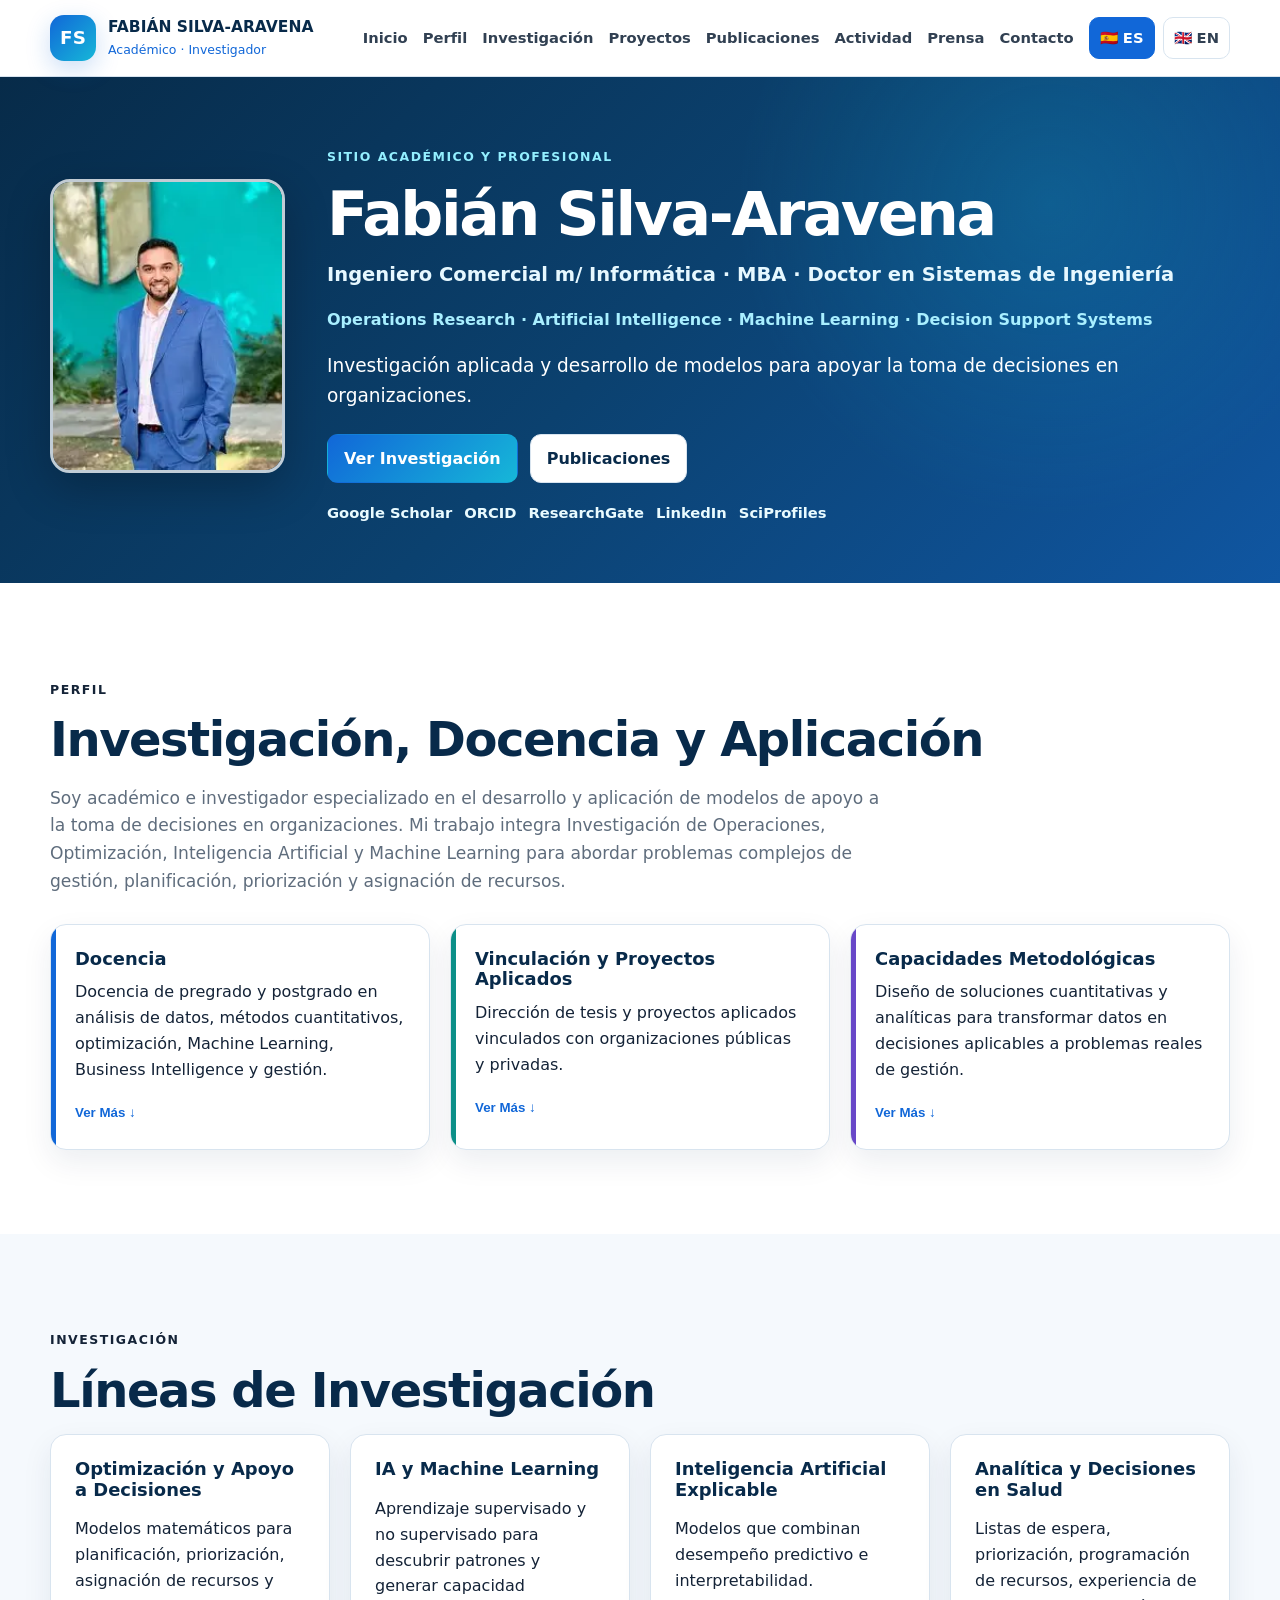
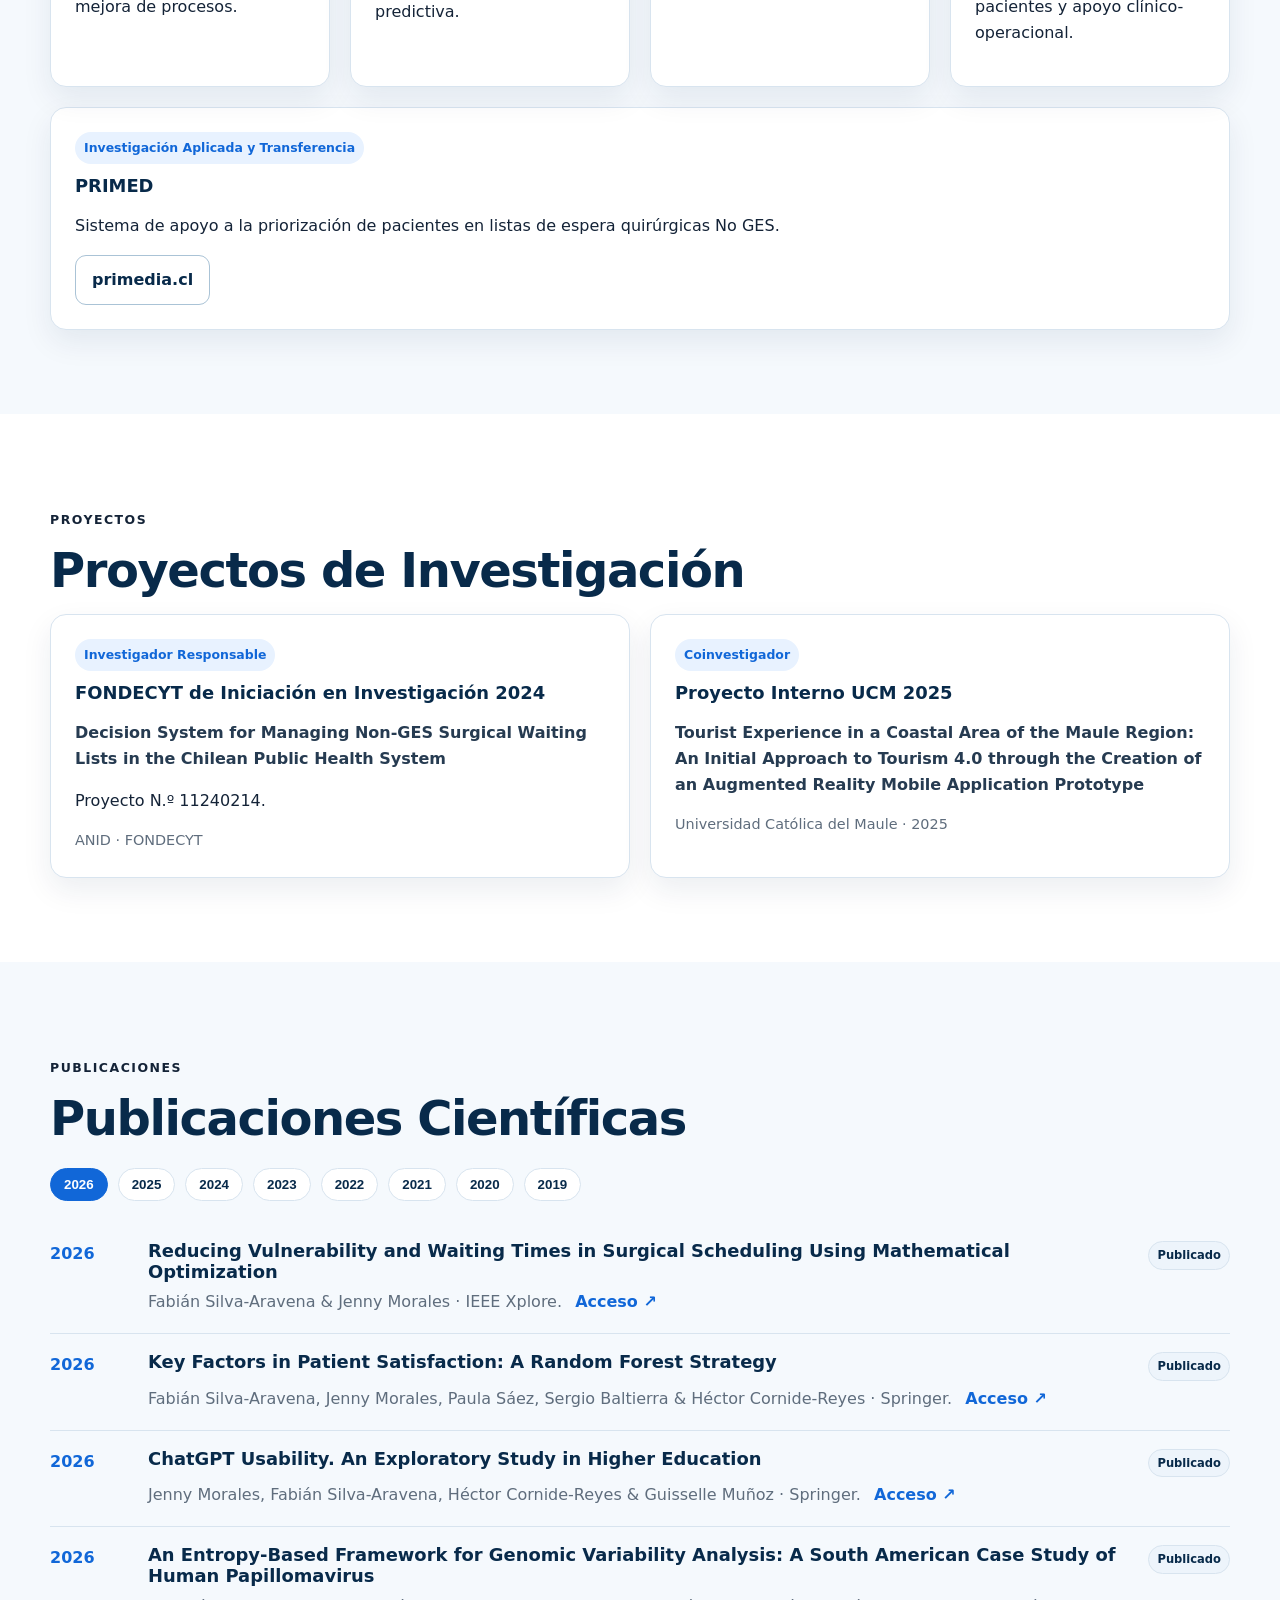
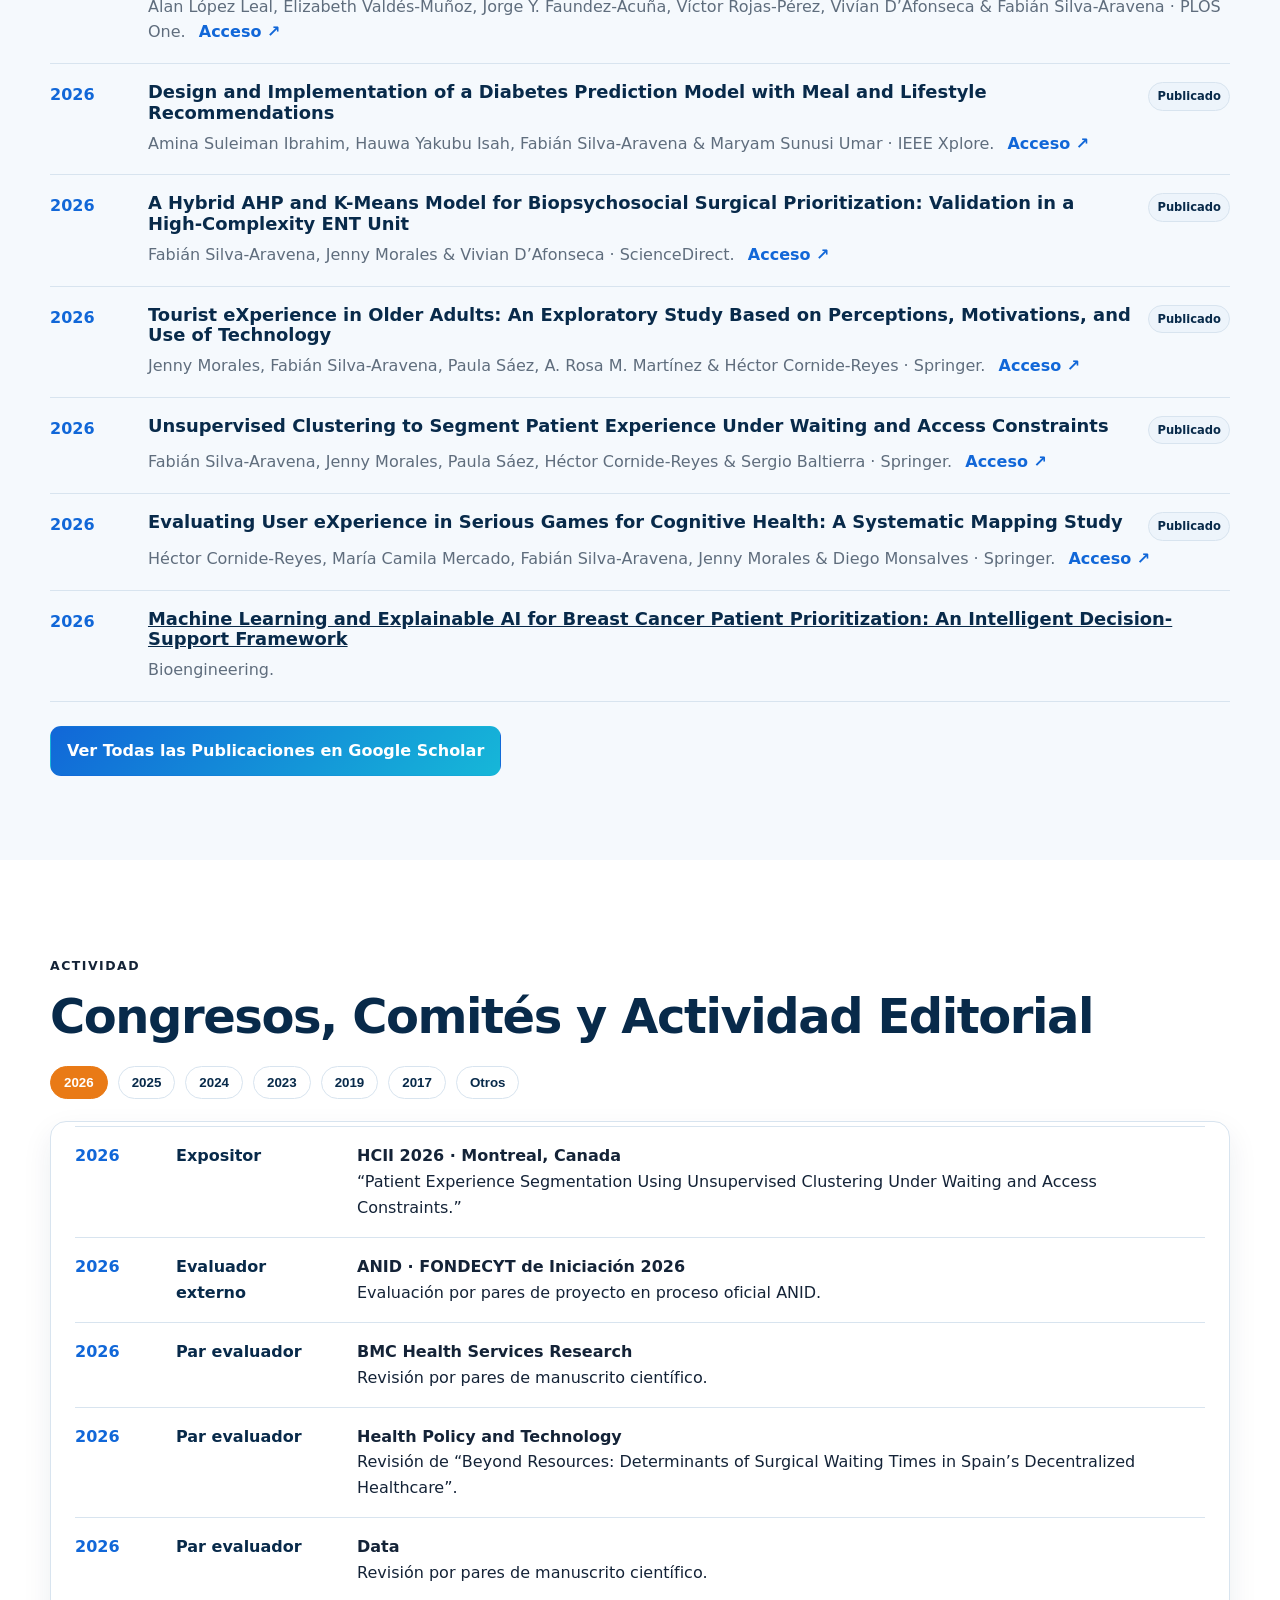
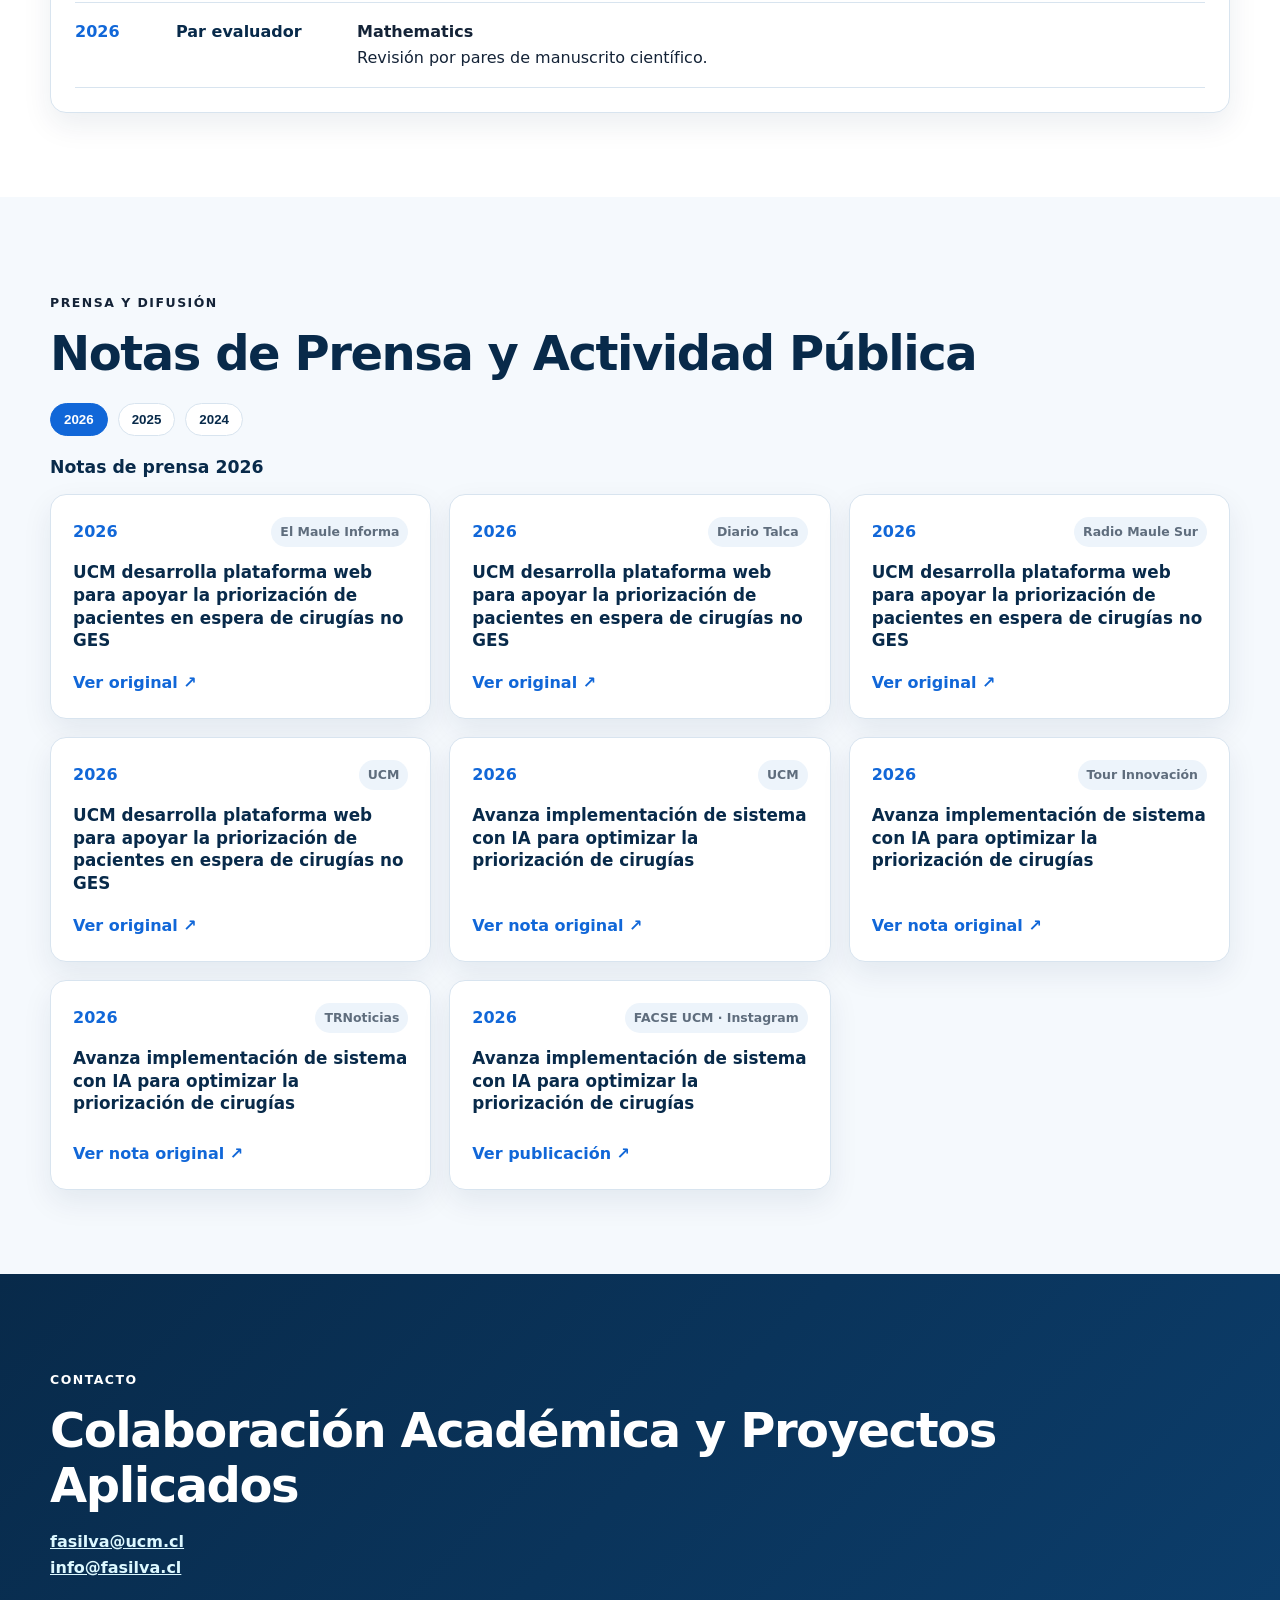
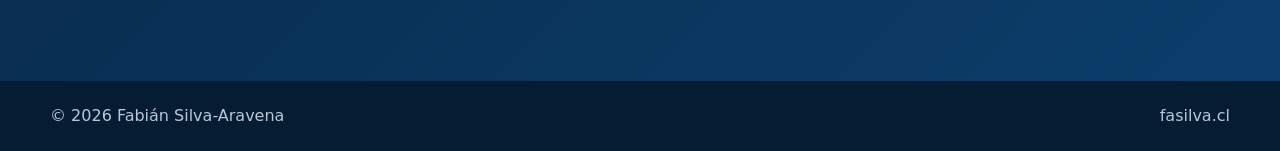
==== commit ae0ccb95: "Update index.html" ====
--- a/index.html
+++ b/index.html
@@ -97,7 +97,7 @@
 <article class="publication"><div class="year">2026</div><div><div class="pub-head"><h3>Tourist eXperience in Older Adults: An Exploratory Study Based on Perceptions, Motivations, and Use of Technology</h3><span class="status-badge">Publicado</span></div><p>Jenny Morales, Fabián Silva-Aravena, Paula Sáez, A. Rosa M. Martínez &amp; Héctor Cornide-Reyes · Springer. <a class="pub-link" href="https://link.springer.com/chapter/10.1007/978-3-032-31407-9_10" rel="noopener noreferrer" target="_blank">Acceso ↗</a></p></div></article>
 <article class="publication"><div class="year">2026</div><div><div class="pub-head"><h3>Unsupervised Clustering to Segment Patient Experience Under Waiting and Access Constraints</h3><span class="status-badge">Publicado</span></div><p>Fabián Silva-Aravena, Jenny Morales, Paula Sáez, Héctor Cornide-Reyes &amp; Sergio Baltierra · Springer. <a class="pub-link" href="https://link.springer.com/chapter/10.1007/978-3-032-31418-5_29" rel="noopener noreferrer" target="_blank">Acceso ↗</a></p></div></article>
 <article class="publication"><div class="year">2026</div><div><div class="pub-head"><h3>Evaluating User eXperience in Serious Games for Cognitive Health: A Systematic Mapping Study</h3><span class="status-badge">Publicado</span></div><p>Héctor Cornide-Reyes, María Camila Mercado, Fabián Silva-Aravena, Jenny Morales &amp; Diego Monsalves · Springer. <a class="pub-link" href="https://link.springer.com/chapter/10.1007/978-3-032-31418-5_25" rel="noopener noreferrer" target="_blank">Acceso ↗</a></p></div></article>
-<article class="publication"><div class="year">2026</div><div><div class="pub-head"><h3>A Hybrid Decision Support Framework for Prioritizing Patients with Breast Cancer: Integrating Risk Stratification, Predictive Modeling, and Explainable AI</h3><span class="status-badge">Proceso editorial</span></div><p>Bioengineering.</p></div></article>
+<article class="publication"><div class="year">2026</div><div><div class="pub-head"><h3><a href="https://www.mdpi.com/2306-5354/13/9/1044" target="_blank" rel="noopener">Machine Learning and Explainable AI for Breast Cancer Patient Prioritization: An Intelligent Decision-Support Framework</a></h3></div><p>Bioengineering.</p></div></article>
 </div><div class="pub-year" id="pub-2025"><article class="publication"><div class="year">2025</div><div><div class="pub-head"><h3>Perceptions of ChatGPT: An Exploratory Study in Higher Education</h3><span class="status-badge">Publicado</span></div><p>Jenny Morales, Fabián Silva-Aravena, Héctor Cornide-Reyes &amp; Guisselle Muñoz · IEEE Xplore. <a class="pub-link" href="https://ieeexplore.ieee.org/document/11420797/authors#authors" rel="noopener noreferrer" target="_blank">Acceso ↗</a></p></div></article><article class="publication"><div class="year">2025</div><div><div class="pub-head"><h3>e-Health Strategy for Surgical Prioritization: A Methodology Based on Digital Twins and Reinforcement Learning</h3><span class="status-badge">Publicado</span></div><p>Silva-Aravena, F., Morales, J., &amp; Jayabalan, M. · Bioengineering, 12(6), 605. <a class="pub-link" href="https://doi.org/10.3390/bioengineering12060605" rel="noopener noreferrer" target="_blank">Acceso ↗</a></p></div></article><article class="publication"><div class="year">2025</div><div><div class="pub-head"><h3>Optimizing MRI Scheduling in High-Complexity Hospitals: A Digital Twin and Reinforcement Learning Approach</h3><span class="status-badge">Publicado</span></div><p>Silva-Aravena, F., Morales, J., Jayabalan, M., &amp; Sáez, P. · Bioengineering, 12(6), 626. <a class="pub-link" href="https://doi.org/10.3390/bioengineering12060626" rel="noopener noreferrer" target="_blank">Acceso ↗</a></p></div></article><article class="publication"><div class="year">2025</div><div><div class="pub-head"><h3>Dynamic Decision System for ENT Surgery Waiting List Prioritization Using M-Score and TOPSIS Methodology</h3><span class="status-badge">Publicado</span></div><p>Silva-Aravena, F., &amp; Morales, J. · Health Policy and Technology. <a class="pub-link" href="https://doi.org/10.1016/j.hlpt.2025.101036" rel="noopener noreferrer" target="_blank">Acceso ↗</a></p></div></article><article class="publication"><div class="year">2025</div><div><div class="pub-head"><h3>Dynamic Surgical Prioritization: A Machine Learning and XAI-Based Strategy</h3><span class="status-badge">Publicado</span></div><p>Silva-Aravena, F., Morales, J., Jayabalan, M., Rana, M. E., &amp; Gutiérrez-Bahamondes, J. H. · Technologies, 13(2), 72. <a class="pub-link" href="https://doi.org/10.3390/technologies13020072" rel="noopener noreferrer" target="_blank">Acceso ↗</a></p></div></article><article class="publication"><div class="year">2025</div><div><div class="pub-head"><h3>Generative Artificial Intelligence in Agile Software Development Processes: A Literature Review Focused on User eXperience</h3><span class="status-badge">Publicado</span></div><p>Coautor · Springer Nature. <a class="pub-link" href="https://doi.org/10.1007/978-3-031-93536-7_16" rel="noopener noreferrer" target="_blank">Acceso ↗</a></p></div></article><article class="publication"><div class="year">2025</div><div><div class="pub-head"><h3>Formación Universitaria en Competencias para la Industria 4.0: un enfoque en ingeniería y administración</h3><span class="status-badge">Publicado</span></div><p>Coautor · Formación Universitaria. <a class="pub-link" href="https://doi.org/10.4067/s0718-50062025000500169" rel="noopener noreferrer" target="_blank">Acceso ↗</a></p></div></article></div><div class="pub-year" id="pub-2024"><article class="publication"><div class="year">2024</div><div><div class="pub-head"><h3>Reducing Waiting Times to Improve Patient Satisfaction: A Hybrid Strategy for Decision Support Management</h3><span class="status-badge">Publicado</span></div><p>Morales, J., Silva-Aravena, F., &amp; Sáez, P. · Mathematics, 12(23), 3743. <a class="pub-link" href="https://www.mdpi.com/2227-7390/12/23/3743" rel="noopener noreferrer" target="_blank">Acceso ↗</a></p></div></article><article class="publication"><div class="year">2024</div><div><div class="pub-head"><h3>Use of Artificial Intelligence as a Mechanism to Evaluate Costumer Experience. Literature Review</h3><span class="status-badge">Publicado</span></div><p>Silva-Aravena, F., Morales, J., Sáez, P., Jorquera, J., &amp; Cornide-Reyes, H. · Lecture Notes in Computer Science, Springer. <a class="pub-link" href="https://link.springer.com/chapter/10.1007/978-3-031-61305-0_24" rel="noopener noreferrer" target="_blank">Acceso ↗</a></p></div></article><article class="publication"><div class="year">2024</div><div><div class="pub-head"><h3>Perception of the Gender Gap in the Business Area: a Collaborative Online International Learning Approach</h3><span class="status-badge">Publicado</span></div><p>Morales, J., Silva-Aravena, F., Orellana, P. S., &amp; Rodriguez, Y. V. · 2024 43rd International Conference of the Chilean Computer Science Society (SCCC), IEEE. <a class="pub-link" href="https://ieeexplore.ieee.org/document/10767633" rel="noopener noreferrer" target="_blank">Acceso ↗</a></p></div></article><article class="publication"><div class="year">2024</div><div><div class="pub-head"><h3>Tourist eXperience and Use of Virtual Reality, Augmented Reality and Metaverse: A Literature Review</h3><span class="status-badge">Publicado</span></div><p>Morales, J., Cornide-Reyes, H., Silva-Aravena, F., Sepúlveda, J., &amp; Muñoz, G. · Lecture Notes in Computer Science, vol. 14704, Springer. <a class="pub-link" href="https://link.springer.com/chapter/10.1007/978-3-031-61281-7_14" rel="noopener noreferrer" target="_blank">Acceso ↗</a></p></div></article><article class="publication"><div class="year">2024</div><div><div class="pub-head"><h3>Improving UX in Digital Transformation Projects Through Lean Principles</h3><span class="status-badge">Publicado</span></div><p>Cornide-Reyes, H., Duran, C., Baltierra, S., Silva-Aravena, F., &amp; Morales, J. · Lecture Notes in Computer Science, vol. 14704, Springer. <a class="pub-link" href="https://link.springer.com/chapter/10.1007/978-3-031-61281-7_11" rel="noopener noreferrer" target="_blank">Acceso ↗</a></p></div></article><article class="publication"><div class="year">2024</div><div><div class="pub-head"><h3>Digital Skills in Higher Education: Strategies Adopted by Universities to Promote their Development in Students and Professors</h3><span class="status-badge">Publicado</span></div><p>Sáez, P., Morales, J., &amp; Silva-Aravena, F. · 2024 43rd International Conference of the Chilean Computer Science Society (SCCC), IEEE. <a class="pub-link" href="https://ieeexplore.ieee.org/document/10767660" rel="noopener noreferrer" target="_blank">Acceso ↗</a></p></div></article></div><div class="pub-year" id="pub-2023"><article class="publication"><div class="year">2023</div><div><div class="pub-head"><h3>Digital Transformation in Organizations: Implications for the Workforce</h3><span class="status-badge">Publicado</span></div><p>Sáez, P., Morales, J., &amp; Silva-Aravena, F. · IEEE CHILECON. <a class="pub-link" href="https://ieeexplore.ieee.org/document/10418736" rel="noopener noreferrer" target="_blank">Acceso ↗</a></p></div></article><article class="publication"><div class="year">2023</div><div><div class="pub-head"><h3>A Hybrid Algorithm of ML and XAI to Prevent Breast Cancer: A Strategy to Support Decision Making</h3><span class="status-badge">Publicado</span></div><p>Silva-Aravena, F., Núñez Delafuente, H., Gutiérrez-Bahamondes, J. H., &amp; Morales, J. · Cancers, 15(9), 2443. <a class="pub-link" href="https://doi.org/10.3390/cancers15092443" rel="noopener noreferrer" target="_blank">Acceso ↗</a></p></div></article><article class="publication"><div class="year">2023</div><div><div class="pub-head"><h3>Implementing Digital Transformation in Industry 4.0</h3><span class="status-badge">Publicado</span></div><p>Cornide-Reyes, H., Morales, J., Silva-Aravena, F., Ocqueteau, A., Melendez, N., &amp; Villarroel, R. · Lecture Notes in Computer Science, vol. 14025, Springer.</p></div></article><article class="publication"><div class="year">2023</div><div><div class="pub-head"><h3>Virtual Reality, Augmented Reality and Metaverse: Customer Experience Approach and User Experience Evaluation Methods. Literature Review</h3><span class="status-badge">Publicado</span></div><p>Morales, J., Cornide-Reyes, H., Rossel, P., Sáez, P., &amp; Silva-Aravena, F. · Lecture Notes in Computer Science, vol. 14025, Springer. <a class="pub-link" href="https://doi.org/10.1007/978-3-031-35915-6_40" rel="noopener noreferrer" target="_blank">Acceso ↗</a></p></div></article><article class="publication"><div class="year">2023</div><div><div class="pub-head"><h3>Application of Fuzzy TOPSIS for Prioritization of Patients on Elective Surgeries Waiting List – A Novel Multi-Criteria Decision-Making Approach</h3><span class="status-badge">Publicado</span></div><p>Rana, H., Umer, M., Hassan, U., Asgher, U., Silva-Aravena, F., &amp; Ehsan, N. · Decision Making: Applications in Management and Engineering. <a class="pub-link" href="https://doi.org/10.31181/dmame060127022023r" rel="noopener noreferrer" target="_blank">Acceso ↗</a></p></div></article><article class="publication"><div class="year">2023</div><div><div class="pub-head"><h3>Infeasibility Maps: Application to the Optimization of the Design of Pumping Stations in Water Distribution Networks</h3><span class="status-badge">Publicado</span></div><p>Gutiérrez-Bahamondes, J. H., Mora-Melia, D., Valdivia-Muñoz, B., Silva-Aravena, F., &amp; Iglesias-Rey, P. L. · Mathematics, 11(7), 1582. <a class="pub-link" href="https://doi.org/10.3390/math11071582" rel="noopener noreferrer" target="_blank">Acceso ↗</a></p></div></article><article class="publication"><div class="year">2023</div><div><div class="pub-head"><h3>Virtual Reality and Augmented Reality Applied to E-Commerce: A Literature Review</h3><span class="status-badge">Publicado</span></div><p>Morales, J., Silva-Aravena, F., Valdés, Y., &amp; Baltierra, S. · Human-Computer Interaction / Springer. <a class="pub-link" href="https://doi.org/10.1007/978-3-031-24709-5_15" rel="noopener noreferrer" target="_blank">Acceso ↗</a></p></div></article></div><div class="pub-year" id="pub-2022"><article class="publication"><div class="year">2022</div><div><div class="pub-head"><h3>An Intelligent System for Patients’ Well-Being: A Multicriteria Decision-Making Approach</h3><span class="status-badge">Publicado</span></div><p>Silva-Aravena, F., Gutierrez-Bahamondes, J., Delafuente, H. N., &amp; Toledo-Molina, R. M. · Mathematics, 10(21), 3956. <a class="pub-link" href="https://doi.org/10.3390/math10213956" rel="noopener noreferrer" target="_blank">Acceso ↗</a></p></div></article><article class="publication"><div class="year">2022</div><div><div class="pub-head"><h3>A Novelty Strategy to Classify Chronic Patients at Risk: A Hybrid Machine Learning Approach</h3><span class="status-badge">Publicado</span></div><p>Silva-Aravena, F., Delafuente, H. N., &amp; Astudillo, C. A. · Mathematics, 10(17), 3053. <a class="pub-link" href="https://doi.org/10.3390/math10173053" rel="noopener noreferrer" target="_blank">Acceso ↗</a></p></div></article><article class="publication"><div class="year">2022</div><div><div class="pub-head"><h3>Dynamic Surgical Waiting List Methodology: A Networking Approach</h3><span class="status-badge">Publicado</span></div><p>Silva-Aravena, F., &amp; Morales, J. · Mathematics, 10(13), 2307. <a class="pub-link" href="https://doi.org/10.3390/math10132307" rel="noopener noreferrer" target="_blank">Acceso ↗</a></p></div></article></div><div class="pub-year" id="pub-2021"><article class="publication"><div class="year">2021</div><div><div class="pub-head"><h3>Patients’ Prioritization on Surgical Waiting Lists: A Decision Support System</h3><span class="status-badge">Publicado</span></div><p>Silva-Aravena, F., Álvarez-Miranda, E., Astudillo, C. A., González-Martínez, L., &amp; Ledezma, J. G. · Mathematics, 9(10), 1097. <a class="pub-link" href="https://doi.org/10.3390/math9101097" rel="noopener noreferrer" target="_blank">Acceso ↗</a></p></div></article></div><div class="pub-year" id="pub-2020"><article class="publication"><div class="year">2020</div><div><div class="pub-head"><h3>Inventory Management at a Chilean Hospital Pharmacy: Case Study of a Dynamic Decision-Aid Tool</h3><span class="status-badge">Publicado</span></div><p>Silva-Aravena, F., Ceballos-Fuentealba, I., &amp; Álvarez-Miranda, E. · Mathematics, 8(11), 1962. <a class="pub-link" href="https://doi.org/10.3390/math8111962" rel="noopener noreferrer" target="_blank">Acceso ↗</a></p></div></article><article class="publication"><div class="year">2020</div><div><div class="pub-head"><h3>On the Data to Know the Prioritization and Vulnerability of Patients on Surgical Waiting Lists</h3><span class="status-badge">Publicado</span></div><p>Silva-Aravena, F., Álvarez-Miranda, E., Astudillo, C. A., González-Martínez, L., &amp; Ledezma, J. G. · Data in Brief, 29, 105310. <a class="pub-link" href="https://doi.org/10.1016/j.dib.2020.105310" rel="noopener noreferrer" target="_blank">Acceso ↗</a></p></div></article></div><div class="pub-year" id="pub-2019"><article class="publication"><div class="year">2019</div><div><div class="pub-head"><h3>Data Extracted from Olive Oil Mill Waste Exposed to Ambient Conditions</h3><span class="status-badge">Publicado</span></div><p>González-Martínez, L., Hernández, D., Astudillo, C. A., Silva, F., &amp; Gabriel, D. · Data in Brief, 26, 104555. <a class="pub-link" href="https://doi.org/10.1016/j.dib.2019.104555" rel="noopener noreferrer" target="_blank">Acceso ↗</a></p></div></article></div>
 <div style="margin-top:24px"><a class="btn primary" href="https://scholar.google.com/citations?user=zPTah8IAAAAJ&amp;hl=es" target="_blank">Ver Todas las Publicaciones en Google Scholar</a></div>
 </div></section>
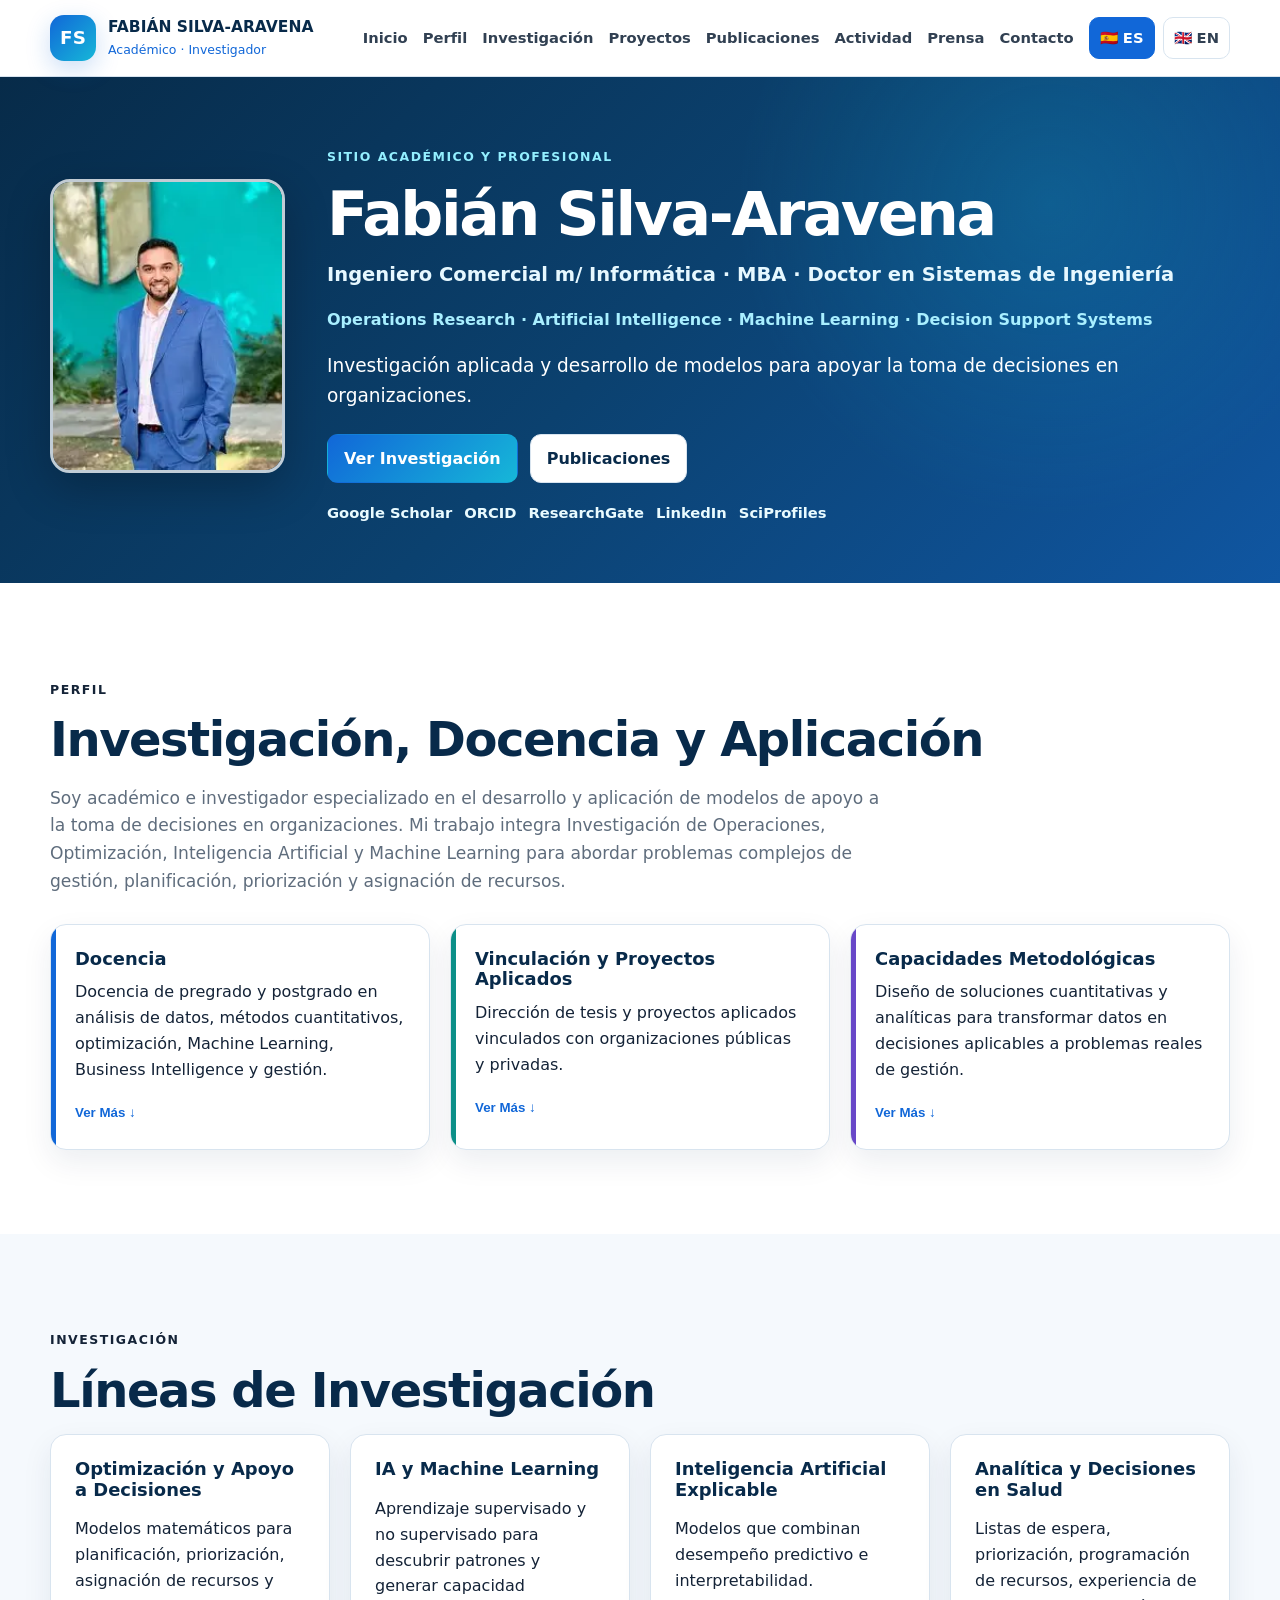
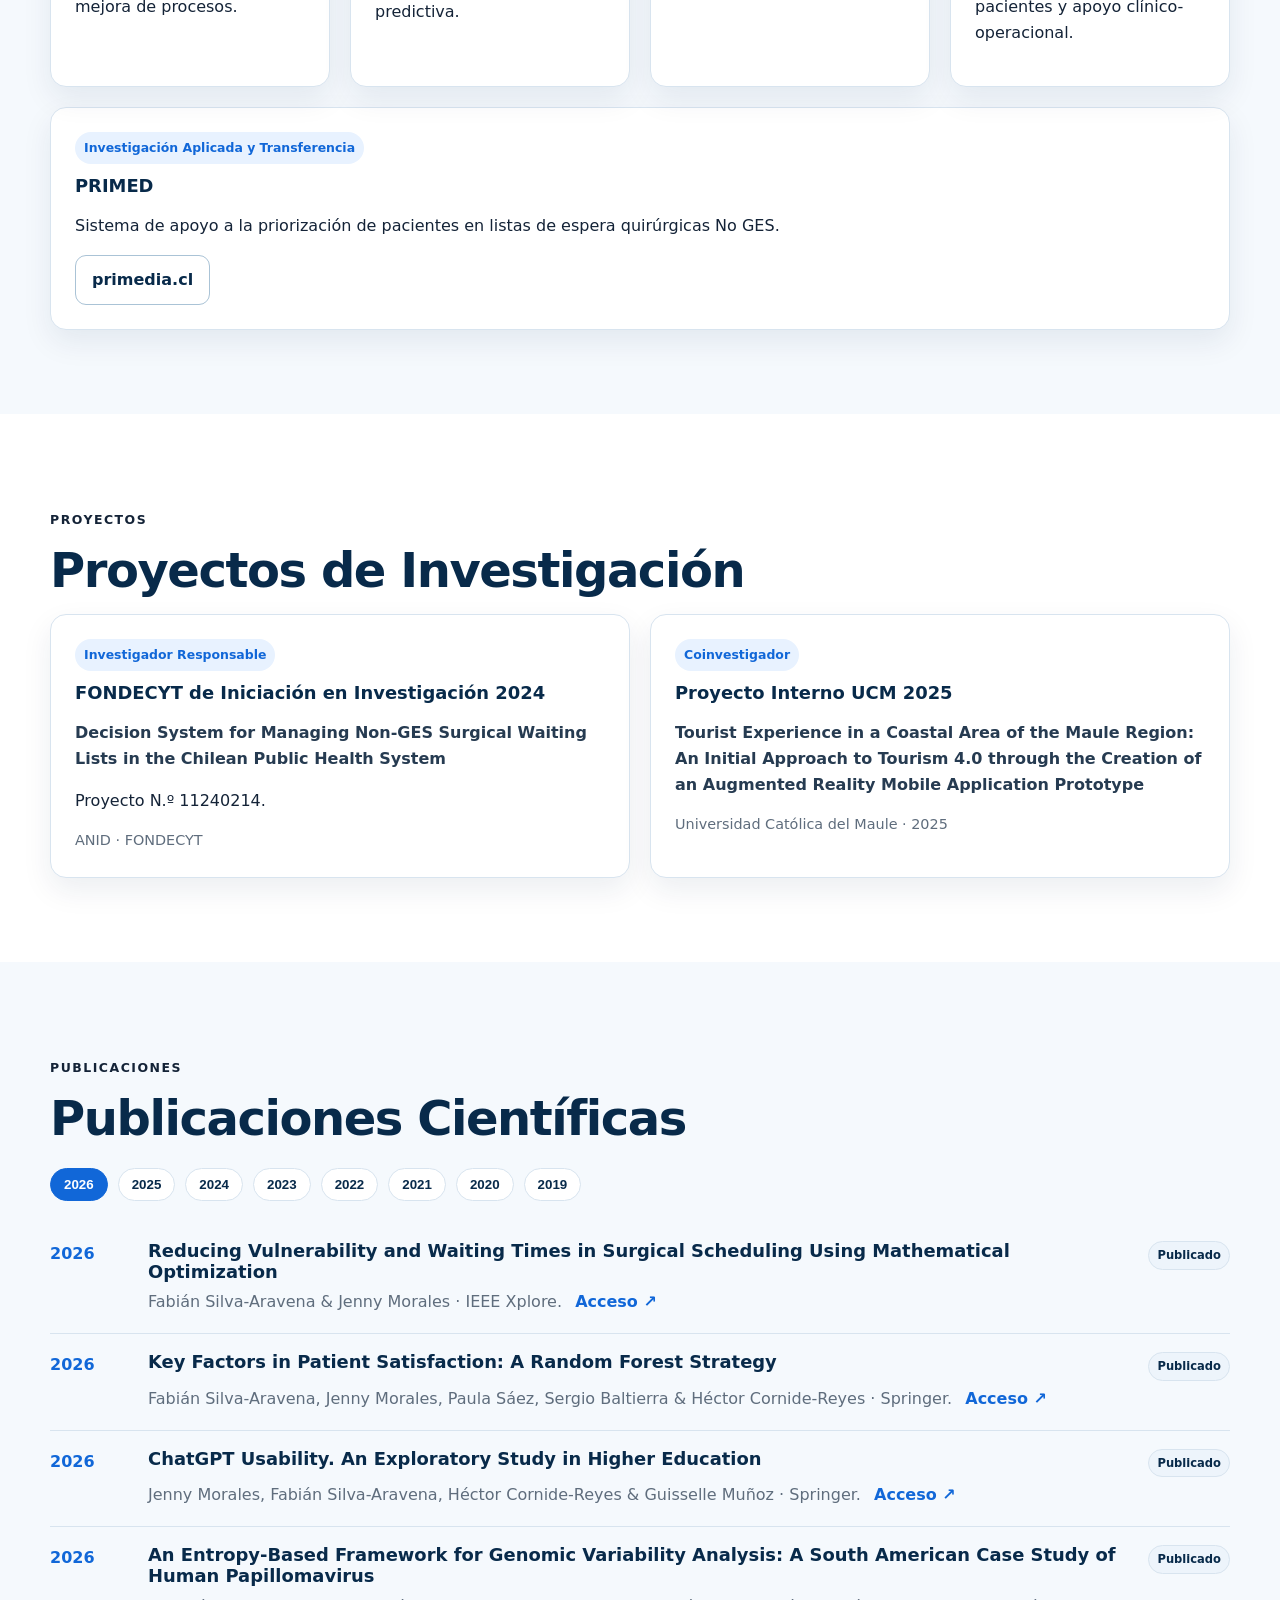
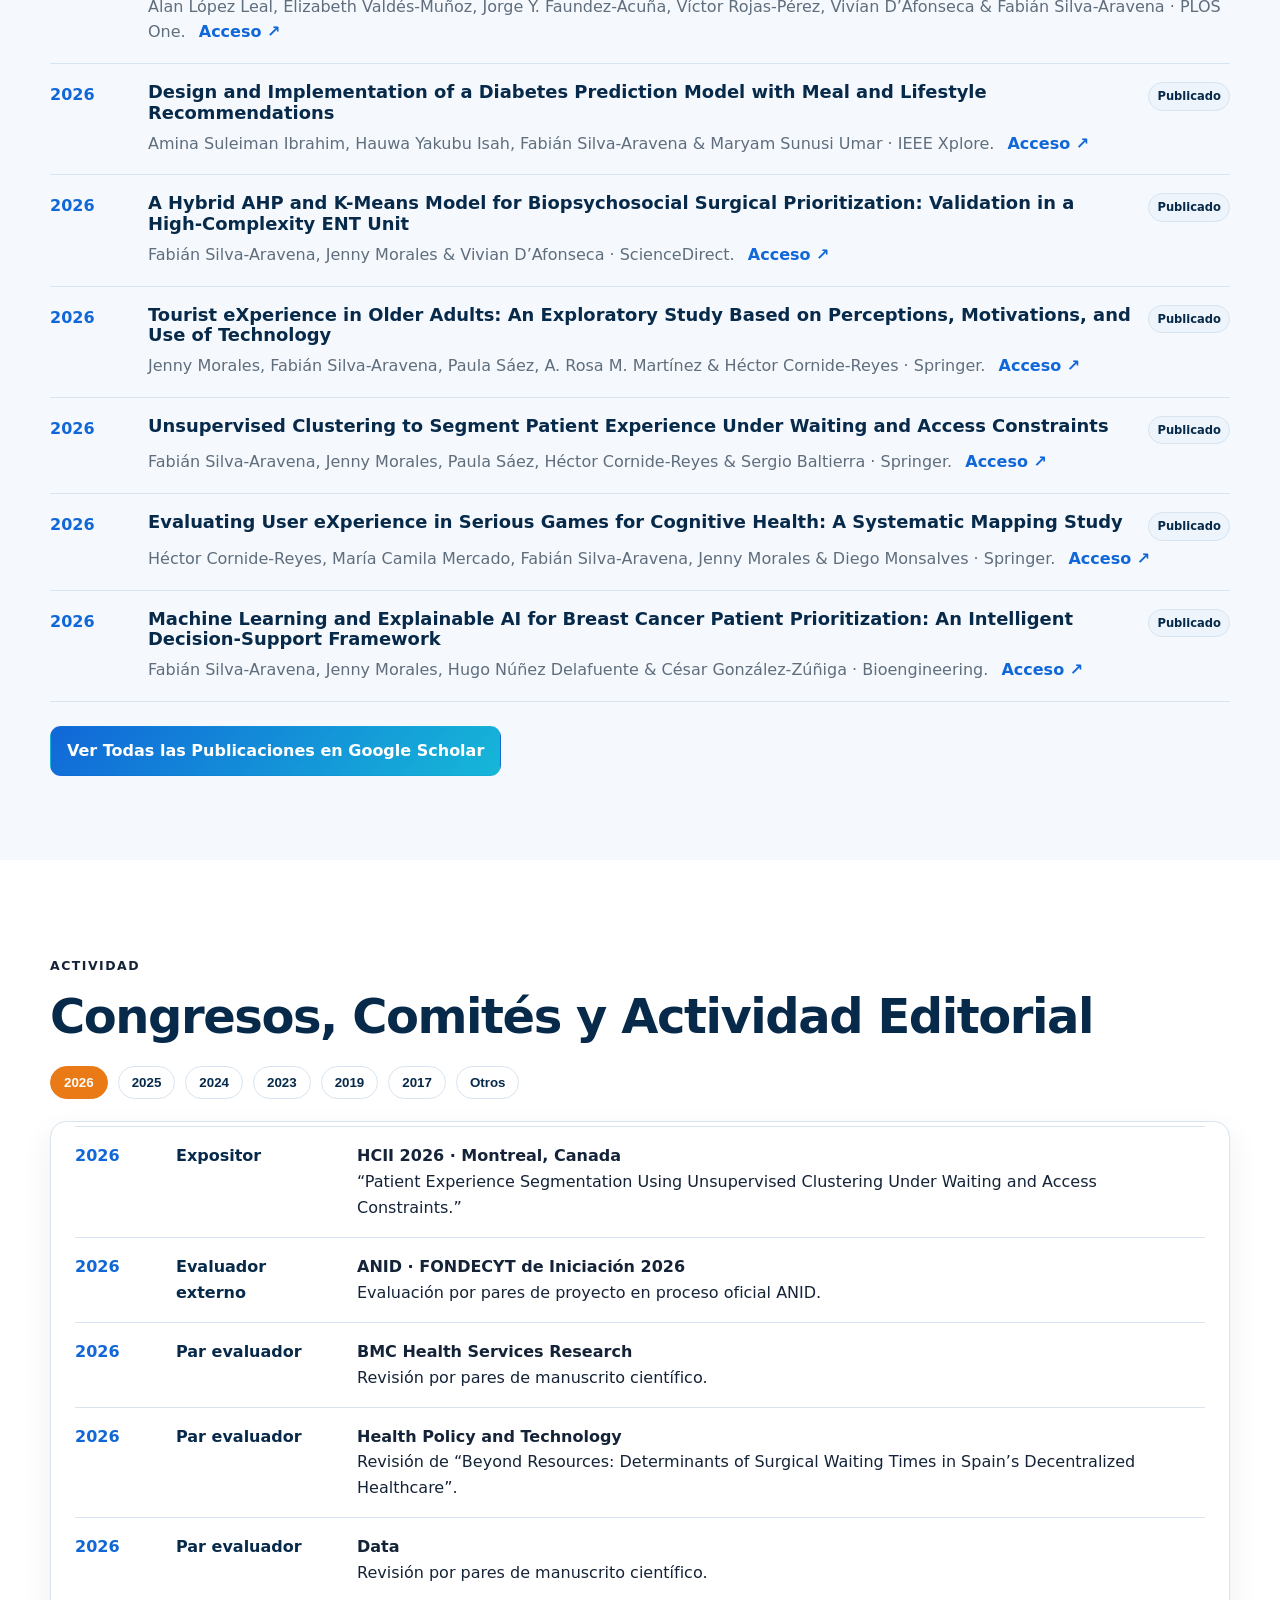
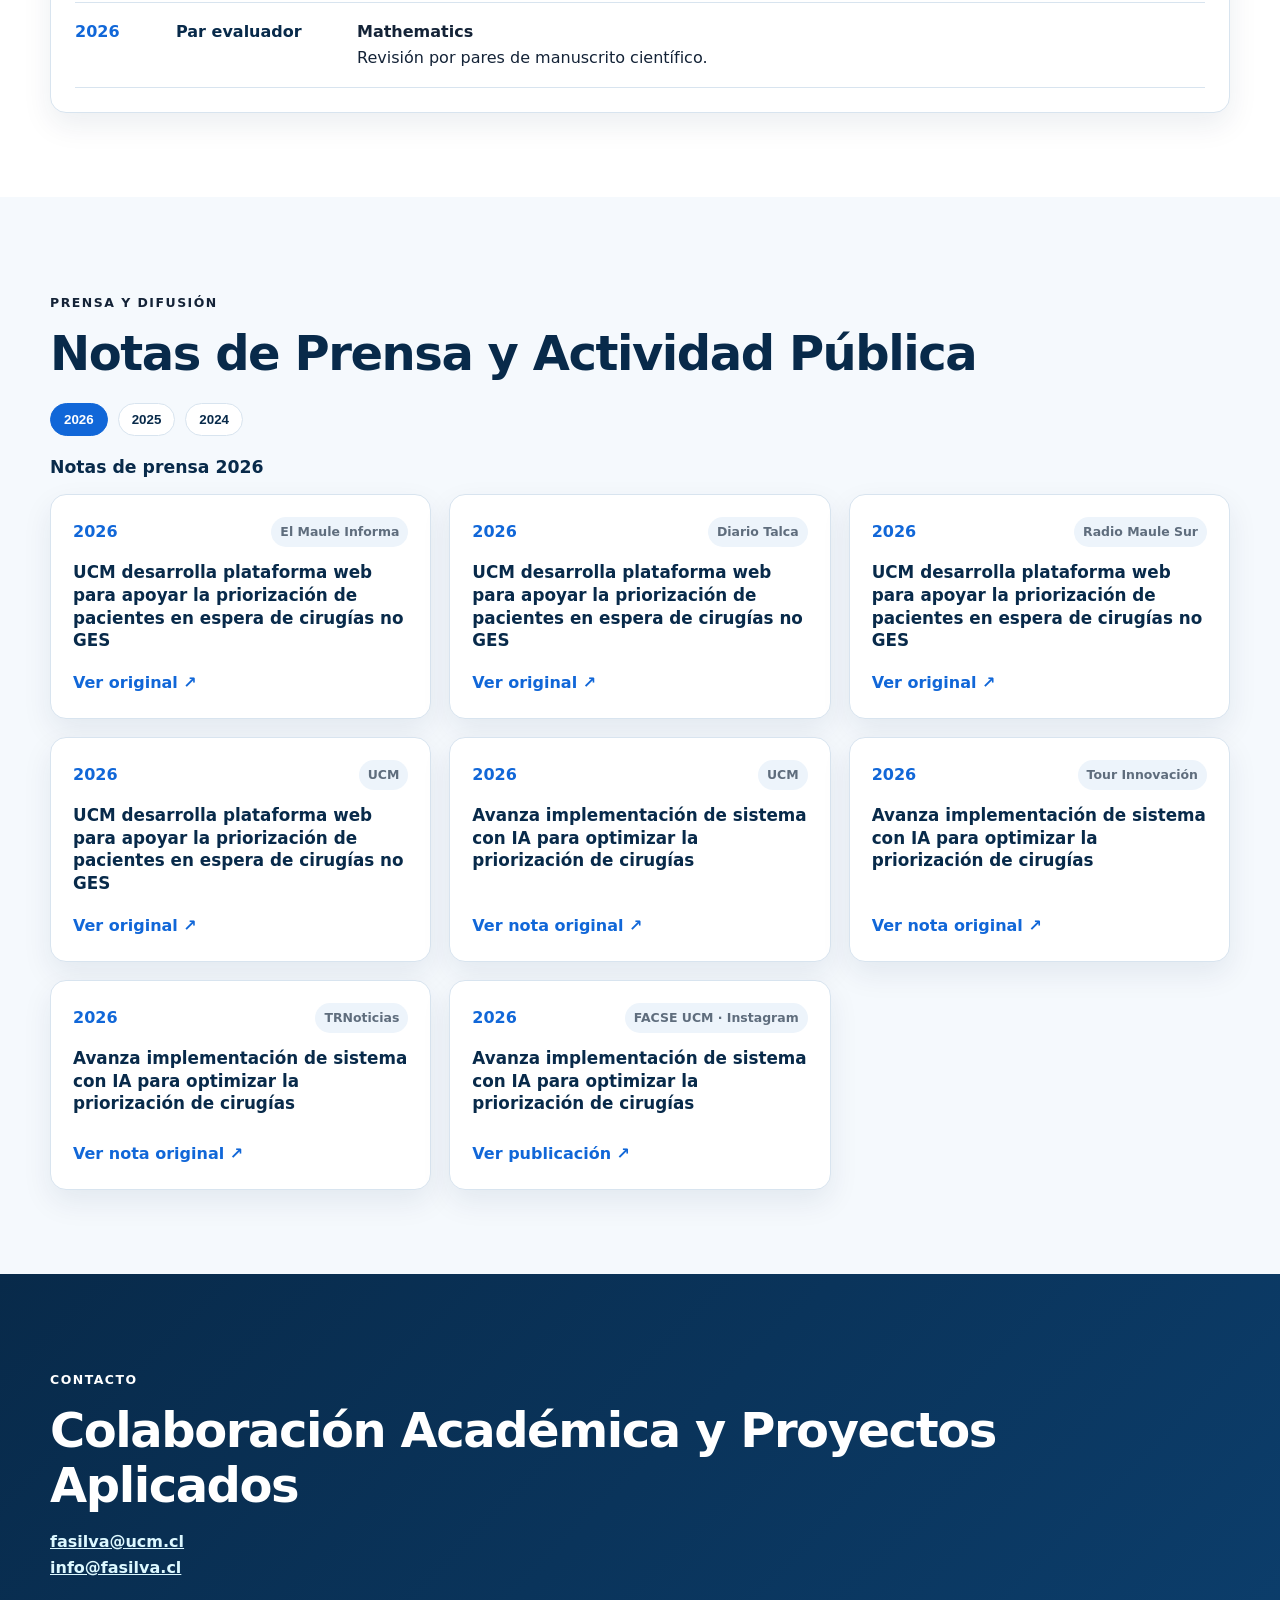
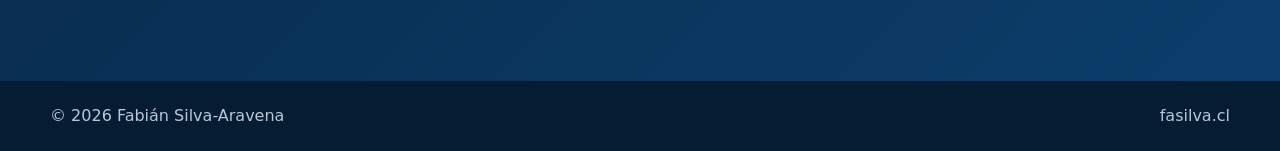
==== commit adeb46f5: "Update index.html" ====
--- a/index.html
+++ b/index.html
@@ -97,7 +97,7 @@
 <article class="publication"><div class="year">2026</div><div><div class="pub-head"><h3>Tourist eXperience in Older Adults: An Exploratory Study Based on Perceptions, Motivations, and Use of Technology</h3><span class="status-badge">Publicado</span></div><p>Jenny Morales, Fabián Silva-Aravena, Paula Sáez, A. Rosa M. Martínez &amp; Héctor Cornide-Reyes · Springer. <a class="pub-link" href="https://link.springer.com/chapter/10.1007/978-3-032-31407-9_10" rel="noopener noreferrer" target="_blank">Acceso ↗</a></p></div></article>
 <article class="publication"><div class="year">2026</div><div><div class="pub-head"><h3>Unsupervised Clustering to Segment Patient Experience Under Waiting and Access Constraints</h3><span class="status-badge">Publicado</span></div><p>Fabián Silva-Aravena, Jenny Morales, Paula Sáez, Héctor Cornide-Reyes &amp; Sergio Baltierra · Springer. <a class="pub-link" href="https://link.springer.com/chapter/10.1007/978-3-032-31418-5_29" rel="noopener noreferrer" target="_blank">Acceso ↗</a></p></div></article>
 <article class="publication"><div class="year">2026</div><div><div class="pub-head"><h3>Evaluating User eXperience in Serious Games for Cognitive Health: A Systematic Mapping Study</h3><span class="status-badge">Publicado</span></div><p>Héctor Cornide-Reyes, María Camila Mercado, Fabián Silva-Aravena, Jenny Morales &amp; Diego Monsalves · Springer. <a class="pub-link" href="https://link.springer.com/chapter/10.1007/978-3-032-31418-5_25" rel="noopener noreferrer" target="_blank">Acceso ↗</a></p></div></article>
-<article class="publication"><div class="year">2026</div><div><div class="pub-head"><h3><a href="https://www.mdpi.com/2306-5354/13/9/1044" target="_blank" rel="noopener">Machine Learning and Explainable AI for Breast Cancer Patient Prioritization: An Intelligent Decision-Support Framework</a></h3></div><p>Bioengineering.</p></div></article>
+<article class="publication"><div class="year">2026</div><div><div class="pub-head"><h3>Machine Learning and Explainable AI for Breast Cancer Patient Prioritization: An Intelligent Decision-Support Framework</h3><span class="status-badge">Publicado</span></div><p>Fabián Silva-Aravena, Jenny Morales, Hugo Núñez Delafuente &amp; César González-Zúñiga · Bioengineering. <a class="pub-link" href="https://www.mdpi.com/2306-5354/13/9/1044" target="_blank" rel="noopener noreferrer">Acceso ↗</a></p></div></article>
 </div><div class="pub-year" id="pub-2025"><article class="publication"><div class="year">2025</div><div><div class="pub-head"><h3>Perceptions of ChatGPT: An Exploratory Study in Higher Education</h3><span class="status-badge">Publicado</span></div><p>Jenny Morales, Fabián Silva-Aravena, Héctor Cornide-Reyes &amp; Guisselle Muñoz · IEEE Xplore. <a class="pub-link" href="https://ieeexplore.ieee.org/document/11420797/authors#authors" rel="noopener noreferrer" target="_blank">Acceso ↗</a></p></div></article><article class="publication"><div class="year">2025</div><div><div class="pub-head"><h3>e-Health Strategy for Surgical Prioritization: A Methodology Based on Digital Twins and Reinforcement Learning</h3><span class="status-badge">Publicado</span></div><p>Silva-Aravena, F., Morales, J., &amp; Jayabalan, M. · Bioengineering, 12(6), 605. <a class="pub-link" href="https://doi.org/10.3390/bioengineering12060605" rel="noopener noreferrer" target="_blank">Acceso ↗</a></p></div></article><article class="publication"><div class="year">2025</div><div><div class="pub-head"><h3>Optimizing MRI Scheduling in High-Complexity Hospitals: A Digital Twin and Reinforcement Learning Approach</h3><span class="status-badge">Publicado</span></div><p>Silva-Aravena, F., Morales, J., Jayabalan, M., &amp; Sáez, P. · Bioengineering, 12(6), 626. <a class="pub-link" href="https://doi.org/10.3390/bioengineering12060626" rel="noopener noreferrer" target="_blank">Acceso ↗</a></p></div></article><article class="publication"><div class="year">2025</div><div><div class="pub-head"><h3>Dynamic Decision System for ENT Surgery Waiting List Prioritization Using M-Score and TOPSIS Methodology</h3><span class="status-badge">Publicado</span></div><p>Silva-Aravena, F., &amp; Morales, J. · Health Policy and Technology. <a class="pub-link" href="https://doi.org/10.1016/j.hlpt.2025.101036" rel="noopener noreferrer" target="_blank">Acceso ↗</a></p></div></article><article class="publication"><div class="year">2025</div><div><div class="pub-head"><h3>Dynamic Surgical Prioritization: A Machine Learning and XAI-Based Strategy</h3><span class="status-badge">Publicado</span></div><p>Silva-Aravena, F., Morales, J., Jayabalan, M., Rana, M. E., &amp; Gutiérrez-Bahamondes, J. H. · Technologies, 13(2), 72. <a class="pub-link" href="https://doi.org/10.3390/technologies13020072" rel="noopener noreferrer" target="_blank">Acceso ↗</a></p></div></article><article class="publication"><div class="year">2025</div><div><div class="pub-head"><h3>Generative Artificial Intelligence in Agile Software Development Processes: A Literature Review Focused on User eXperience</h3><span class="status-badge">Publicado</span></div><p>Coautor · Springer Nature. <a class="pub-link" href="https://doi.org/10.1007/978-3-031-93536-7_16" rel="noopener noreferrer" target="_blank">Acceso ↗</a></p></div></article><article class="publication"><div class="year">2025</div><div><div class="pub-head"><h3>Formación Universitaria en Competencias para la Industria 4.0: un enfoque en ingeniería y administración</h3><span class="status-badge">Publicado</span></div><p>Coautor · Formación Universitaria. <a class="pub-link" href="https://doi.org/10.4067/s0718-50062025000500169" rel="noopener noreferrer" target="_blank">Acceso ↗</a></p></div></article></div><div class="pub-year" id="pub-2024"><article class="publication"><div class="year">2024</div><div><div class="pub-head"><h3>Reducing Waiting Times to Improve Patient Satisfaction: A Hybrid Strategy for Decision Support Management</h3><span class="status-badge">Publicado</span></div><p>Morales, J., Silva-Aravena, F., &amp; Sáez, P. · Mathematics, 12(23), 3743. <a class="pub-link" href="https://www.mdpi.com/2227-7390/12/23/3743" rel="noopener noreferrer" target="_blank">Acceso ↗</a></p></div></article><article class="publication"><div class="year">2024</div><div><div class="pub-head"><h3>Use of Artificial Intelligence as a Mechanism to Evaluate Costumer Experience. Literature Review</h3><span class="status-badge">Publicado</span></div><p>Silva-Aravena, F., Morales, J., Sáez, P., Jorquera, J., &amp; Cornide-Reyes, H. · Lecture Notes in Computer Science, Springer. <a class="pub-link" href="https://link.springer.com/chapter/10.1007/978-3-031-61305-0_24" rel="noopener noreferrer" target="_blank">Acceso ↗</a></p></div></article><article class="publication"><div class="year">2024</div><div><div class="pub-head"><h3>Perception of the Gender Gap in the Business Area: a Collaborative Online International Learning Approach</h3><span class="status-badge">Publicado</span></div><p>Morales, J., Silva-Aravena, F., Orellana, P. S., &amp; Rodriguez, Y. V. · 2024 43rd International Conference of the Chilean Computer Science Society (SCCC), IEEE. <a class="pub-link" href="https://ieeexplore.ieee.org/document/10767633" rel="noopener noreferrer" target="_blank">Acceso ↗</a></p></div></article><article class="publication"><div class="year">2024</div><div><div class="pub-head"><h3>Tourist eXperience and Use of Virtual Reality, Augmented Reality and Metaverse: A Literature Review</h3><span class="status-badge">Publicado</span></div><p>Morales, J., Cornide-Reyes, H., Silva-Aravena, F., Sepúlveda, J., &amp; Muñoz, G. · Lecture Notes in Computer Science, vol. 14704, Springer. <a class="pub-link" href="https://link.springer.com/chapter/10.1007/978-3-031-61281-7_14" rel="noopener noreferrer" target="_blank">Acceso ↗</a></p></div></article><article class="publication"><div class="year">2024</div><div><div class="pub-head"><h3>Improving UX in Digital Transformation Projects Through Lean Principles</h3><span class="status-badge">Publicado</span></div><p>Cornide-Reyes, H., Duran, C., Baltierra, S., Silva-Aravena, F., &amp; Morales, J. · Lecture Notes in Computer Science, vol. 14704, Springer. <a class="pub-link" href="https://link.springer.com/chapter/10.1007/978-3-031-61281-7_11" rel="noopener noreferrer" target="_blank">Acceso ↗</a></p></div></article><article class="publication"><div class="year">2024</div><div><div class="pub-head"><h3>Digital Skills in Higher Education: Strategies Adopted by Universities to Promote their Development in Students and Professors</h3><span class="status-badge">Publicado</span></div><p>Sáez, P., Morales, J., &amp; Silva-Aravena, F. · 2024 43rd International Conference of the Chilean Computer Science Society (SCCC), IEEE. <a class="pub-link" href="https://ieeexplore.ieee.org/document/10767660" rel="noopener noreferrer" target="_blank">Acceso ↗</a></p></div></article></div><div class="pub-year" id="pub-2023"><article class="publication"><div class="year">2023</div><div><div class="pub-head"><h3>Digital Transformation in Organizations: Implications for the Workforce</h3><span class="status-badge">Publicado</span></div><p>Sáez, P., Morales, J., &amp; Silva-Aravena, F. · IEEE CHILECON. <a class="pub-link" href="https://ieeexplore.ieee.org/document/10418736" rel="noopener noreferrer" target="_blank">Acceso ↗</a></p></div></article><article class="publication"><div class="year">2023</div><div><div class="pub-head"><h3>A Hybrid Algorithm of ML and XAI to Prevent Breast Cancer: A Strategy to Support Decision Making</h3><span class="status-badge">Publicado</span></div><p>Silva-Aravena, F., Núñez Delafuente, H., Gutiérrez-Bahamondes, J. H., &amp; Morales, J. · Cancers, 15(9), 2443. <a class="pub-link" href="https://doi.org/10.3390/cancers15092443" rel="noopener noreferrer" target="_blank">Acceso ↗</a></p></div></article><article class="publication"><div class="year">2023</div><div><div class="pub-head"><h3>Implementing Digital Transformation in Industry 4.0</h3><span class="status-badge">Publicado</span></div><p>Cornide-Reyes, H., Morales, J., Silva-Aravena, F., Ocqueteau, A., Melendez, N., &amp; Villarroel, R. · Lecture Notes in Computer Science, vol. 14025, Springer.</p></div></article><article class="publication"><div class="year">2023</div><div><div class="pub-head"><h3>Virtual Reality, Augmented Reality and Metaverse: Customer Experience Approach and User Experience Evaluation Methods. Literature Review</h3><span class="status-badge">Publicado</span></div><p>Morales, J., Cornide-Reyes, H., Rossel, P., Sáez, P., &amp; Silva-Aravena, F. · Lecture Notes in Computer Science, vol. 14025, Springer. <a class="pub-link" href="https://doi.org/10.1007/978-3-031-35915-6_40" rel="noopener noreferrer" target="_blank">Acceso ↗</a></p></div></article><article class="publication"><div class="year">2023</div><div><div class="pub-head"><h3>Application of Fuzzy TOPSIS for Prioritization of Patients on Elective Surgeries Waiting List – A Novel Multi-Criteria Decision-Making Approach</h3><span class="status-badge">Publicado</span></div><p>Rana, H., Umer, M., Hassan, U., Asgher, U., Silva-Aravena, F., &amp; Ehsan, N. · Decision Making: Applications in Management and Engineering. <a class="pub-link" href="https://doi.org/10.31181/dmame060127022023r" rel="noopener noreferrer" target="_blank">Acceso ↗</a></p></div></article><article class="publication"><div class="year">2023</div><div><div class="pub-head"><h3>Infeasibility Maps: Application to the Optimization of the Design of Pumping Stations in Water Distribution Networks</h3><span class="status-badge">Publicado</span></div><p>Gutiérrez-Bahamondes, J. H., Mora-Melia, D., Valdivia-Muñoz, B., Silva-Aravena, F., &amp; Iglesias-Rey, P. L. · Mathematics, 11(7), 1582. <a class="pub-link" href="https://doi.org/10.3390/math11071582" rel="noopener noreferrer" target="_blank">Acceso ↗</a></p></div></article><article class="publication"><div class="year">2023</div><div><div class="pub-head"><h3>Virtual Reality and Augmented Reality Applied to E-Commerce: A Literature Review</h3><span class="status-badge">Publicado</span></div><p>Morales, J., Silva-Aravena, F., Valdés, Y., &amp; Baltierra, S. · Human-Computer Interaction / Springer. <a class="pub-link" href="https://doi.org/10.1007/978-3-031-24709-5_15" rel="noopener noreferrer" target="_blank">Acceso ↗</a></p></div></article></div><div class="pub-year" id="pub-2022"><article class="publication"><div class="year">2022</div><div><div class="pub-head"><h3>An Intelligent System for Patients’ Well-Being: A Multicriteria Decision-Making Approach</h3><span class="status-badge">Publicado</span></div><p>Silva-Aravena, F., Gutierrez-Bahamondes, J., Delafuente, H. N., &amp; Toledo-Molina, R. M. · Mathematics, 10(21), 3956. <a class="pub-link" href="https://doi.org/10.3390/math10213956" rel="noopener noreferrer" target="_blank">Acceso ↗</a></p></div></article><article class="publication"><div class="year">2022</div><div><div class="pub-head"><h3>A Novelty Strategy to Classify Chronic Patients at Risk: A Hybrid Machine Learning Approach</h3><span class="status-badge">Publicado</span></div><p>Silva-Aravena, F., Delafuente, H. N., &amp; Astudillo, C. A. · Mathematics, 10(17), 3053. <a class="pub-link" href="https://doi.org/10.3390/math10173053" rel="noopener noreferrer" target="_blank">Acceso ↗</a></p></div></article><article class="publication"><div class="year">2022</div><div><div class="pub-head"><h3>Dynamic Surgical Waiting List Methodology: A Networking Approach</h3><span class="status-badge">Publicado</span></div><p>Silva-Aravena, F., &amp; Morales, J. · Mathematics, 10(13), 2307. <a class="pub-link" href="https://doi.org/10.3390/math10132307" rel="noopener noreferrer" target="_blank">Acceso ↗</a></p></div></article></div><div class="pub-year" id="pub-2021"><article class="publication"><div class="year">2021</div><div><div class="pub-head"><h3>Patients’ Prioritization on Surgical Waiting Lists: A Decision Support System</h3><span class="status-badge">Publicado</span></div><p>Silva-Aravena, F., Álvarez-Miranda, E., Astudillo, C. A., González-Martínez, L., &amp; Ledezma, J. G. · Mathematics, 9(10), 1097. <a class="pub-link" href="https://doi.org/10.3390/math9101097" rel="noopener noreferrer" target="_blank">Acceso ↗</a></p></div></article></div><div class="pub-year" id="pub-2020"><article class="publication"><div class="year">2020</div><div><div class="pub-head"><h3>Inventory Management at a Chilean Hospital Pharmacy: Case Study of a Dynamic Decision-Aid Tool</h3><span class="status-badge">Publicado</span></div><p>Silva-Aravena, F., Ceballos-Fuentealba, I., &amp; Álvarez-Miranda, E. · Mathematics, 8(11), 1962. <a class="pub-link" href="https://doi.org/10.3390/math8111962" rel="noopener noreferrer" target="_blank">Acceso ↗</a></p></div></article><article class="publication"><div class="year">2020</div><div><div class="pub-head"><h3>On the Data to Know the Prioritization and Vulnerability of Patients on Surgical Waiting Lists</h3><span class="status-badge">Publicado</span></div><p>Silva-Aravena, F., Álvarez-Miranda, E., Astudillo, C. A., González-Martínez, L., &amp; Ledezma, J. G. · Data in Brief, 29, 105310. <a class="pub-link" href="https://doi.org/10.1016/j.dib.2020.105310" rel="noopener noreferrer" target="_blank">Acceso ↗</a></p></div></article></div><div class="pub-year" id="pub-2019"><article class="publication"><div class="year">2019</div><div><div class="pub-head"><h3>Data Extracted from Olive Oil Mill Waste Exposed to Ambient Conditions</h3><span class="status-badge">Publicado</span></div><p>González-Martínez, L., Hernández, D., Astudillo, C. A., Silva, F., &amp; Gabriel, D. · Data in Brief, 26, 104555. <a class="pub-link" href="https://doi.org/10.1016/j.dib.2019.104555" rel="noopener noreferrer" target="_blank">Acceso ↗</a></p></div></article></div>
 <div style="margin-top:24px"><a class="btn primary" href="https://scholar.google.com/citations?user=zPTah8IAAAAJ&amp;hl=es" target="_blank">Ver Todas las Publicaciones en Google Scholar</a></div>
 </div></section>
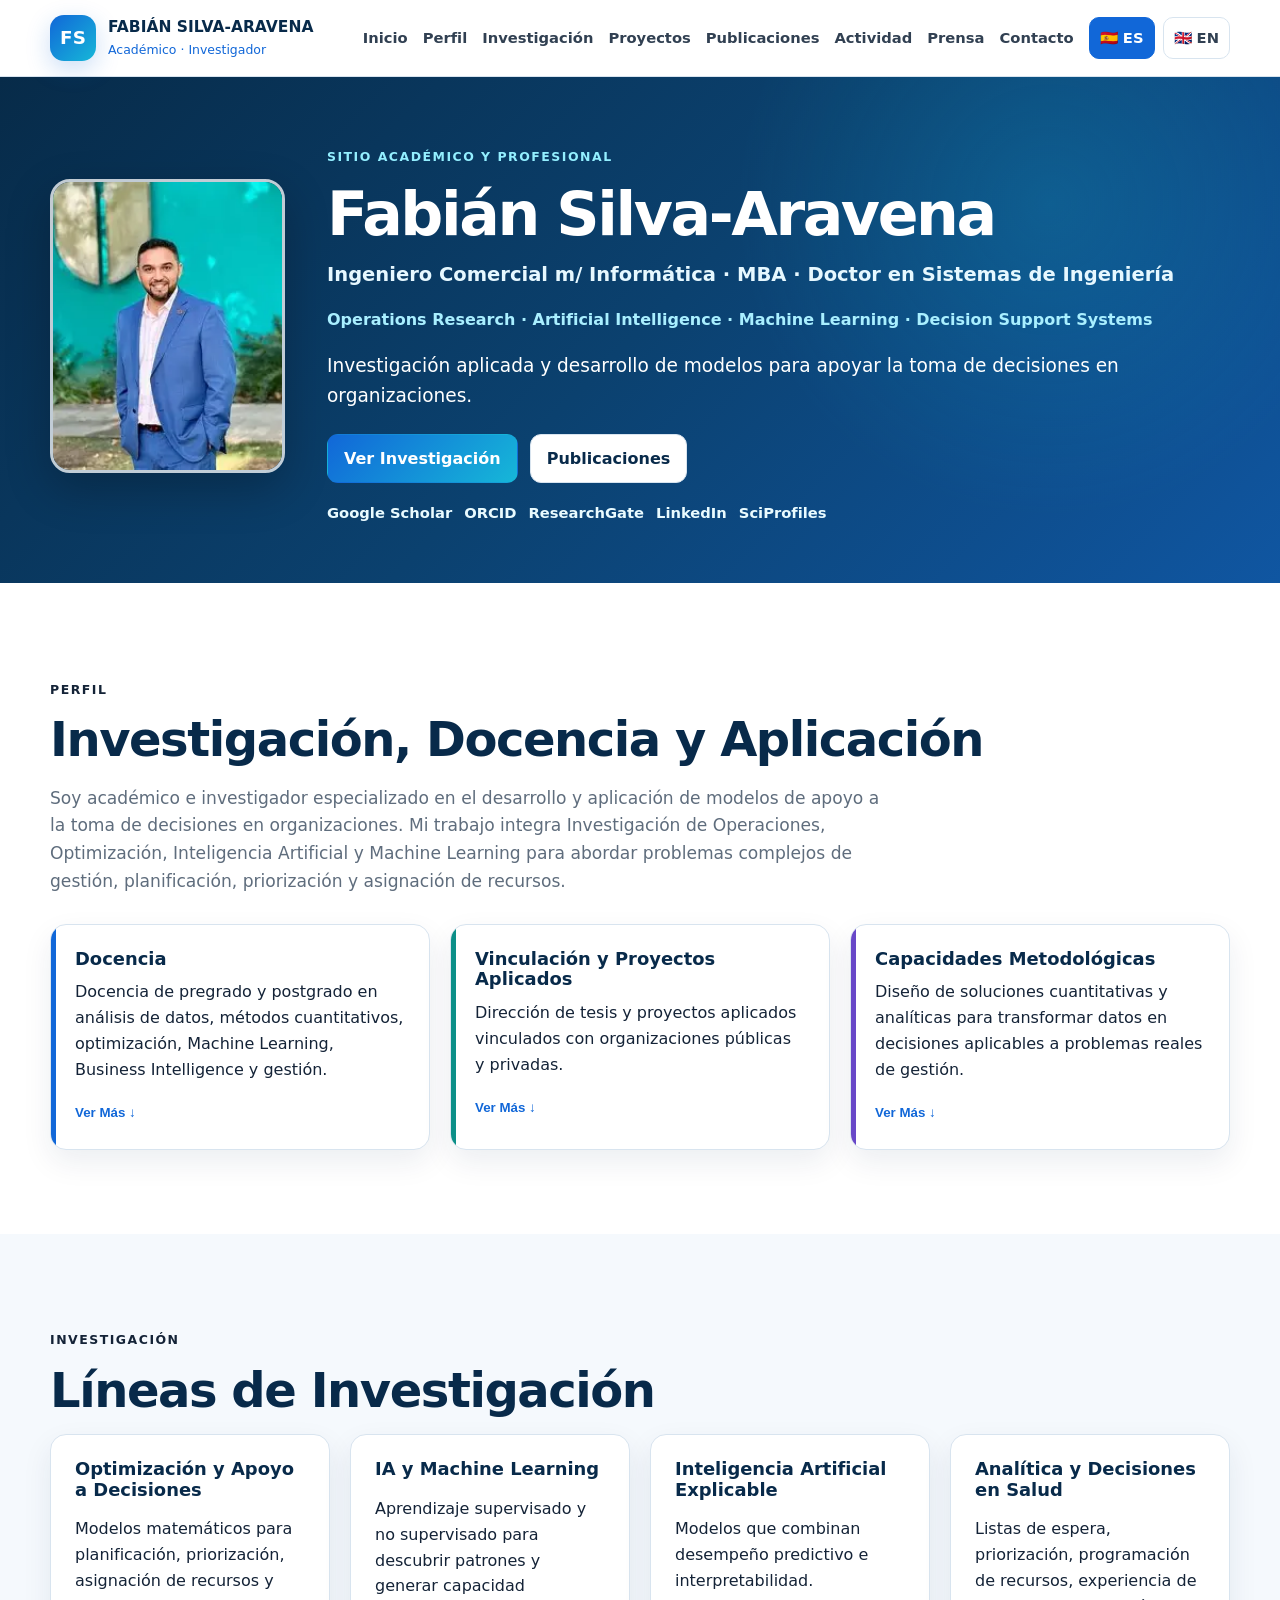
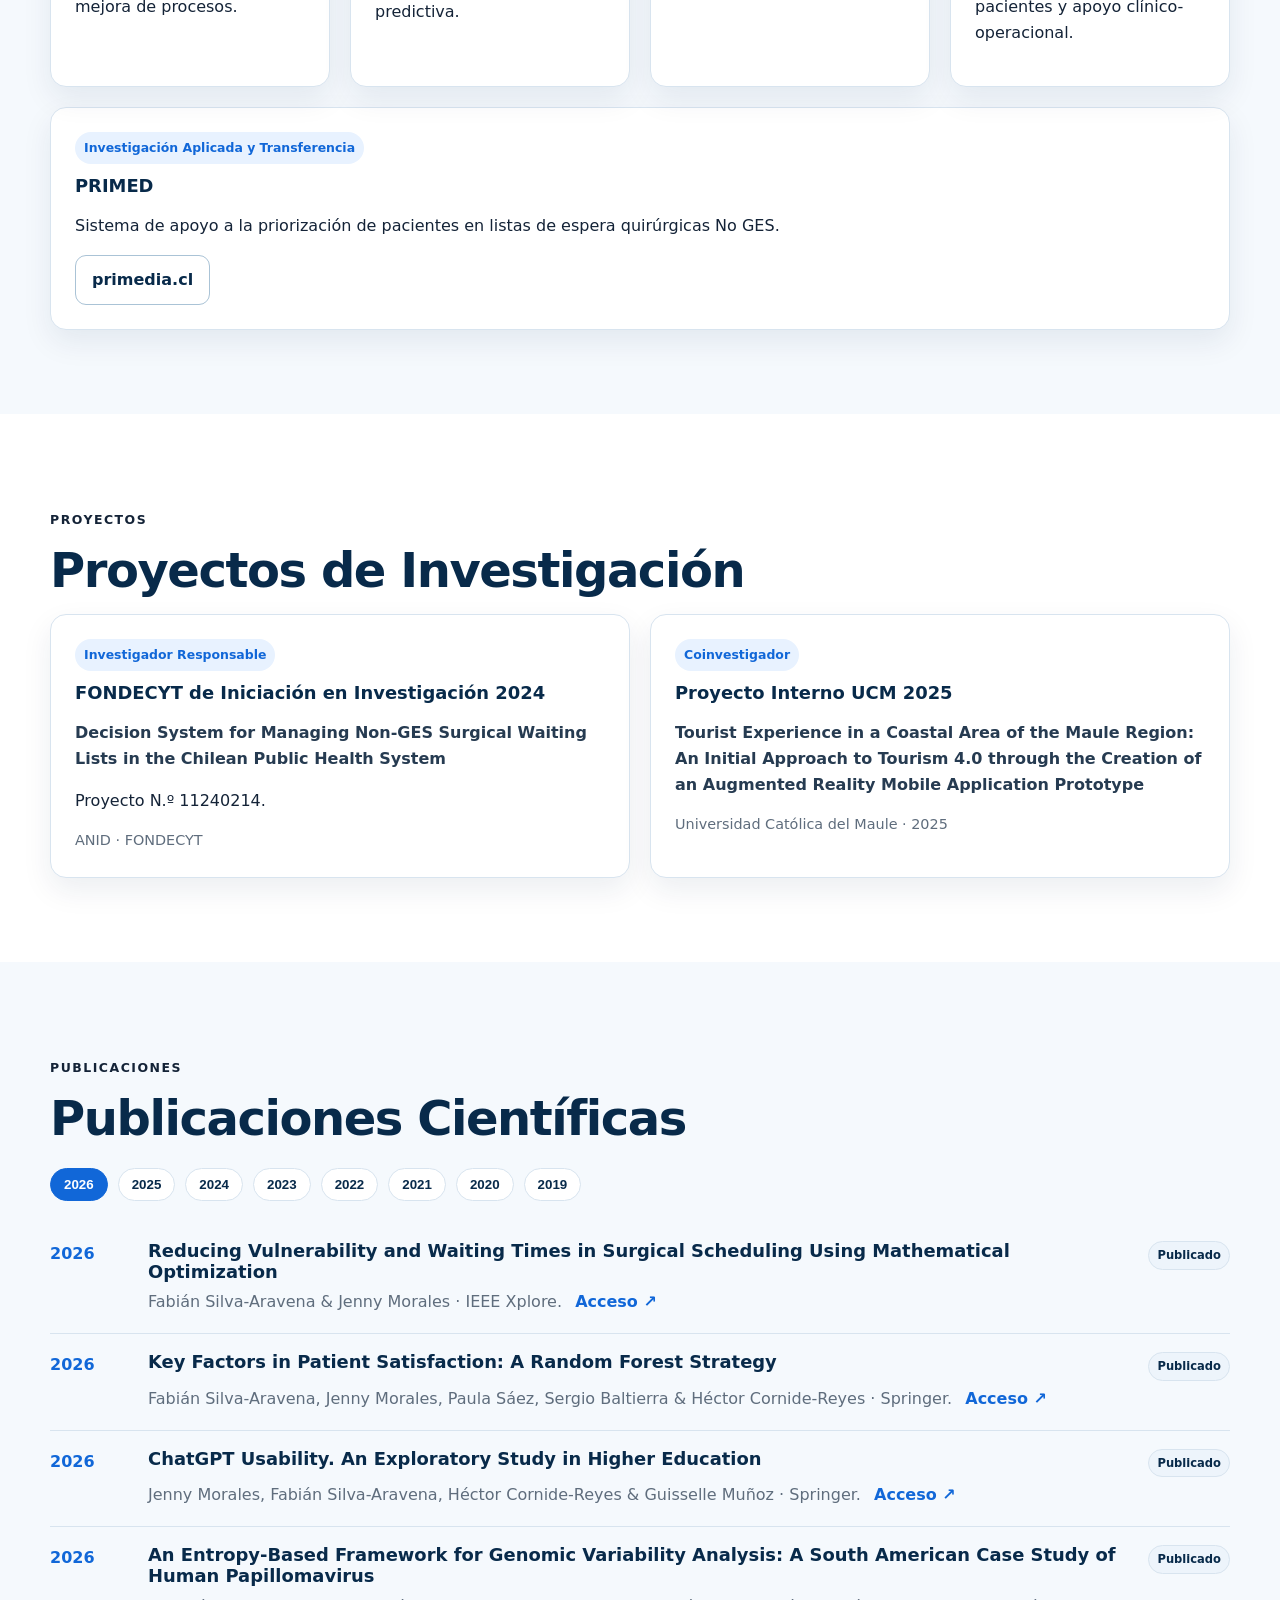
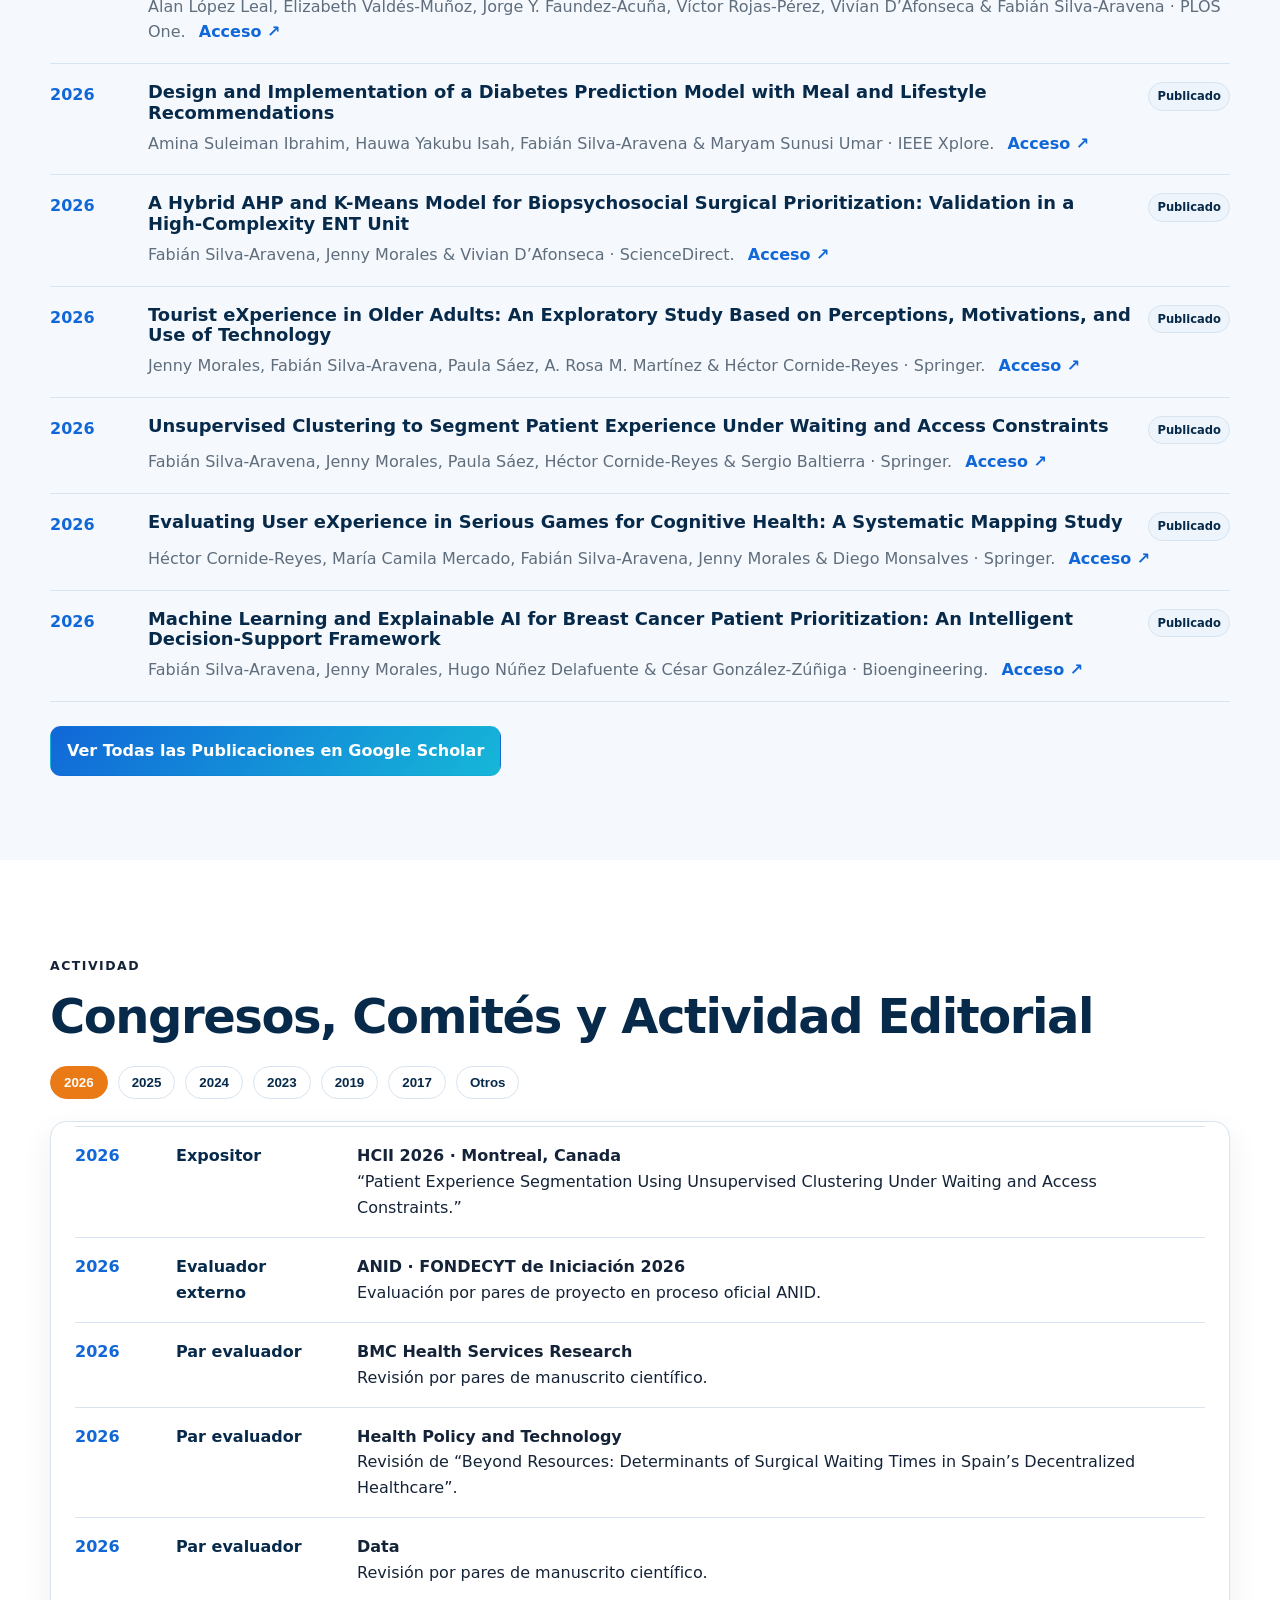
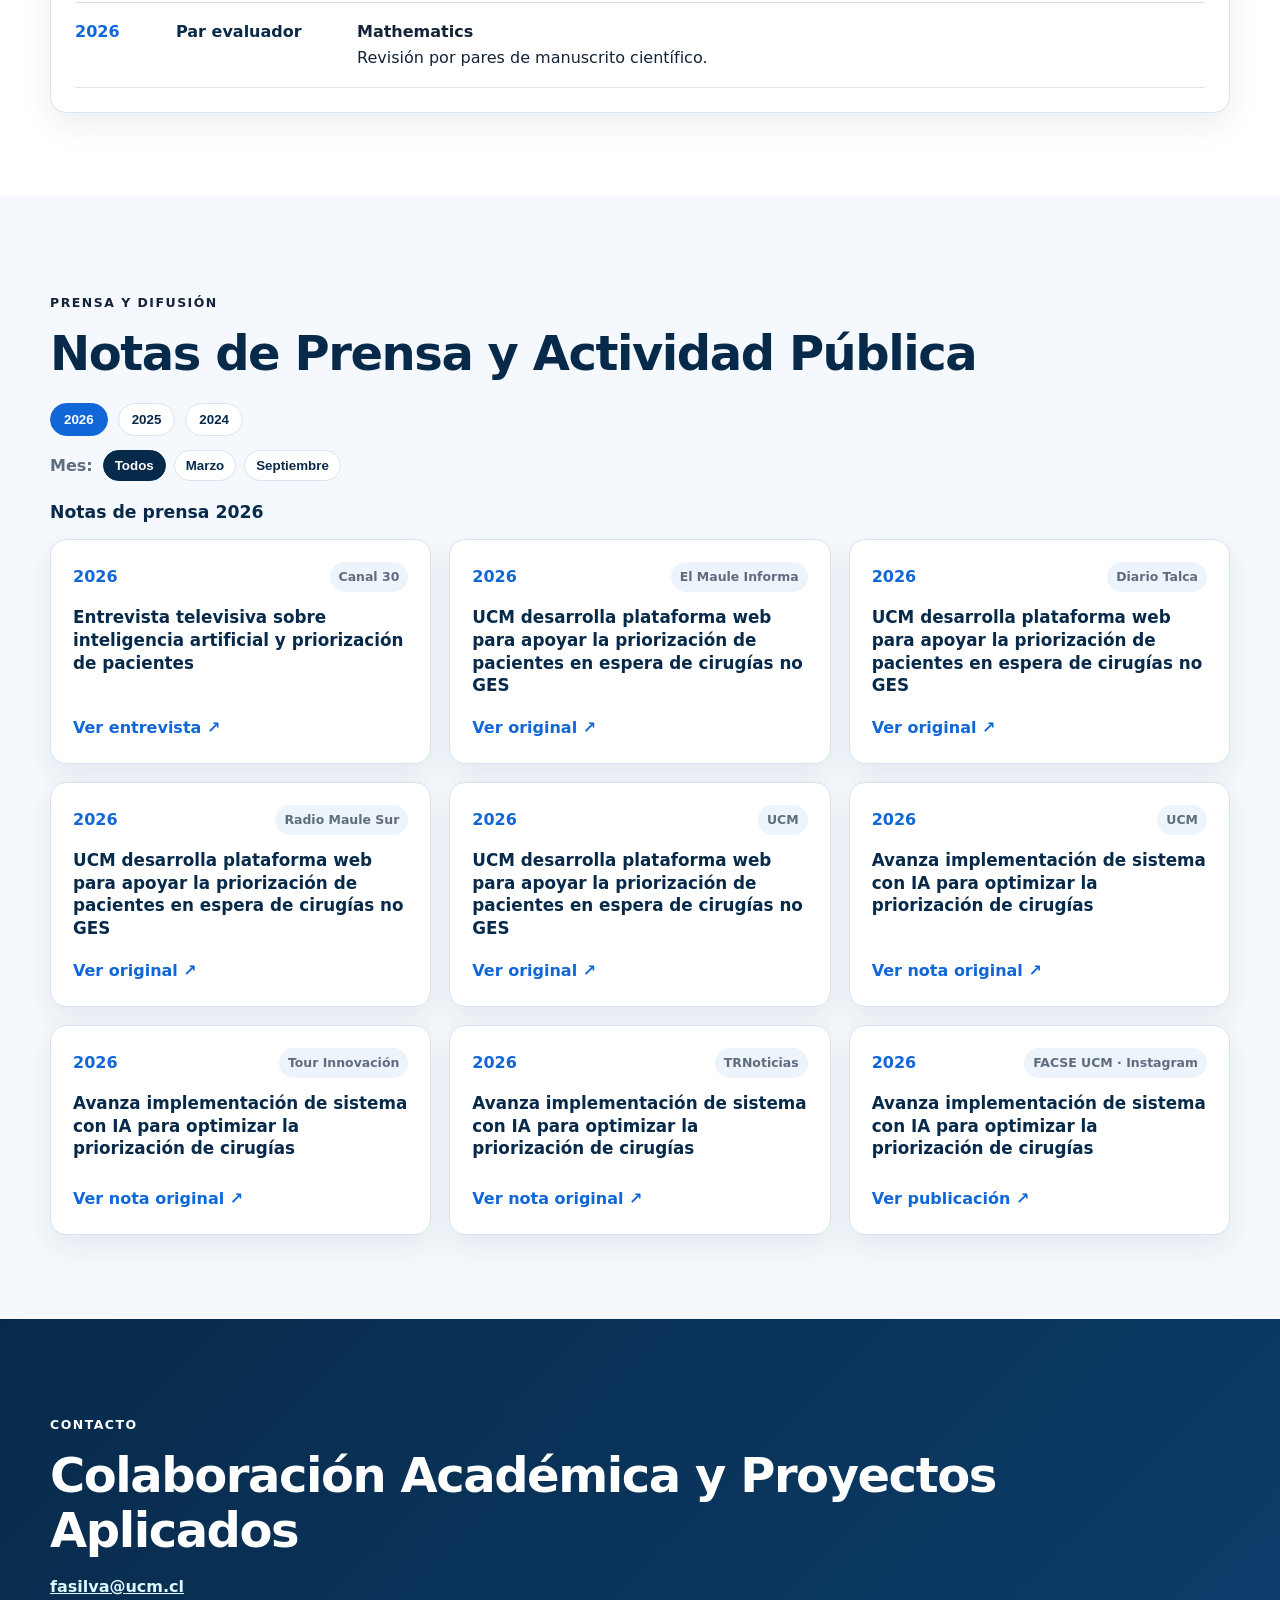
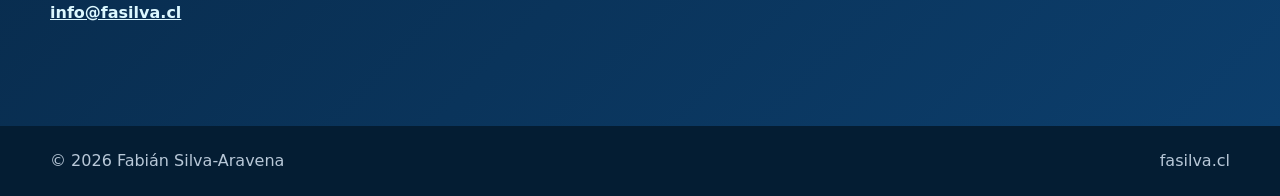
==== commit 54c96638: "actualización 15 sept" ====
--- a/index.html
+++ b/index.html
@@ -1,8 +1,9 @@
 <!DOCTYPE html>
+
 <html lang="es"><head>
 <meta charset="utf-8"/><meta content="width=device-width,initial-scale=1" name="viewport"/>
 <title>Fabián Silva-Aravena | Sitio Académico y Profesional</title>
-<link href="assets/css/style.css?v=15" rel="stylesheet"/></head><body>
+<link href="assets/css/style.css?v=16" rel="stylesheet"/></head><body>
 <header class="site-header"><div class="container nav-wrap">
 <a class="brand-wrap" href="#inicio"><span class="brand-mark">FS</span><span class="brand-text"><strong>FABIÁN SILVA-ARAVENA</strong><span>Académico · Investigador</span></span></a>
 <button class="nav-toggle">☰</button><nav class="nav">
@@ -87,7 +88,7 @@
 <div class="grid two"><article class="card"><span class="tag">Investigador Responsable</span><h3>FONDECYT de Iniciación en Investigación 2024</h3><p class="project-title">Decision System for Managing Non-GES Surgical Waiting Lists in the Chilean Public Health System</p><p>Proyecto N.º 11240214.</p><div class="meta">ANID · FONDECYT</div></article>
 <article class="card"><span class="tag">Coinvestigador</span><h3>Proyecto Interno UCM 2025</h3><p class="project-title">Tourist Experience in a Coastal Area of the Maule Region: An Initial Approach to Tourism 4.0 through the Creation of an Augmented Reality Mobile Application Prototype</p><div class="meta">Universidad Católica del Maule · 2025</div></article></div></div></section>
 <section class="section alt" id="publicaciones"><div class="container"><p class="section-kicker">Publicaciones</p><h2>Publicaciones Científicas</h2>
-<div class="pub-toolbar"><button class="year-btn active" data-year="2026">2026</button><button class="year-btn" data-year="2025">2025</button><button class="year-btn" data-year="2024">2024</button><button class="year-btn" data-year="2023">2023</button><button class="year-btn" data-year="2022">2022</button><button class="year-btn" data-year="2021">2021</button><button class="year-btn" data-year="2020">2020</button><button class="year-btn" data-year="2019">2019</button></div><div class="pub-year active" id="pub-2026">
+<div class="pub-toolbar"><button class="year-btn active" data-year="2026">2026</button><button class="year-btn" data-year="2025">2025</button><button class="year-btn" data-year="2024">2024</button><button class="year-btn" data-year="2023">2023</button><button class="year-btn" data-year="2022">2022</button><button class="year-btn" data-year="2021">2021</button><button class="year-btn" data-year="2020">2020</button><button class="year-btn" data-year="2019">2019</button></div><div class="month-toolbar pub-month-toolbar" data-filter-scope="pub" data-label="Mes"></div><div class="pub-year active" id="pub-2026">
 <article class="publication"><div class="year">2026</div><div><div class="pub-head"><h3>Reducing Vulnerability and Waiting Times in Surgical Scheduling Using Mathematical Optimization</h3><span class="status-badge">Publicado</span></div><p>Fabián Silva-Aravena &amp; Jenny Morales · IEEE Xplore. <a class="pub-link" href="https://ieeexplore.ieee.org/document/11473376" rel="noopener noreferrer" target="_blank">Acceso ↗</a></p></div></article>
 <article class="publication"><div class="year">2026</div><div><div class="pub-head"><h3>Key Factors in Patient Satisfaction: A Random Forest Strategy</h3><span class="status-badge">Publicado</span></div><p>Fabián Silva-Aravena, Jenny Morales, Paula Sáez, Sergio Baltierra &amp; Héctor Cornide-Reyes · Springer. <a class="pub-link" href="https://link.springer.com/chapter/10.1007/978-3-032-12801-0_19" rel="noopener noreferrer" target="_blank">Acceso ↗</a></p></div></article>
 <article class="publication"><div class="year">2026</div><div><div class="pub-head"><h3>ChatGPT Usability. An Exploratory Study in Higher Education</h3><span class="status-badge">Publicado</span></div><p>Jenny Morales, Fabián Silva-Aravena, Héctor Cornide-Reyes &amp; Guisselle Muñoz · Springer. <a class="pub-link" href="https://link.springer.com/chapter/10.1007/978-3-032-12801-0_11" rel="noopener noreferrer" target="_blank">Acceso ↗</a></p></div></article>
@@ -97,21 +98,20 @@
 <article class="publication"><div class="year">2026</div><div><div class="pub-head"><h3>Tourist eXperience in Older Adults: An Exploratory Study Based on Perceptions, Motivations, and Use of Technology</h3><span class="status-badge">Publicado</span></div><p>Jenny Morales, Fabián Silva-Aravena, Paula Sáez, A. Rosa M. Martínez &amp; Héctor Cornide-Reyes · Springer. <a class="pub-link" href="https://link.springer.com/chapter/10.1007/978-3-032-31407-9_10" rel="noopener noreferrer" target="_blank">Acceso ↗</a></p></div></article>
 <article class="publication"><div class="year">2026</div><div><div class="pub-head"><h3>Unsupervised Clustering to Segment Patient Experience Under Waiting and Access Constraints</h3><span class="status-badge">Publicado</span></div><p>Fabián Silva-Aravena, Jenny Morales, Paula Sáez, Héctor Cornide-Reyes &amp; Sergio Baltierra · Springer. <a class="pub-link" href="https://link.springer.com/chapter/10.1007/978-3-032-31418-5_29" rel="noopener noreferrer" target="_blank">Acceso ↗</a></p></div></article>
 <article class="publication"><div class="year">2026</div><div><div class="pub-head"><h3>Evaluating User eXperience in Serious Games for Cognitive Health: A Systematic Mapping Study</h3><span class="status-badge">Publicado</span></div><p>Héctor Cornide-Reyes, María Camila Mercado, Fabián Silva-Aravena, Jenny Morales &amp; Diego Monsalves · Springer. <a class="pub-link" href="https://link.springer.com/chapter/10.1007/978-3-032-31418-5_25" rel="noopener noreferrer" target="_blank">Acceso ↗</a></p></div></article>
-<article class="publication"><div class="year">2026</div><div><div class="pub-head"><h3>Machine Learning and Explainable AI for Breast Cancer Patient Prioritization: An Intelligent Decision-Support Framework</h3><span class="status-badge">Publicado</span></div><p>Fabián Silva-Aravena, Jenny Morales, Hugo Núñez Delafuente &amp; César González-Zúñiga · Bioengineering. <a class="pub-link" href="https://www.mdpi.com/2306-5354/13/9/1044" target="_blank" rel="noopener noreferrer">Acceso ↗</a></p></div></article>
+<article class="publication"><div class="year">2026</div><div><div class="pub-head"><h3>Machine Learning and Explainable AI for Breast Cancer Patient Prioritization: An Intelligent Decision-Support Framework</h3><span class="status-badge">Publicado</span></div><p>Fabián Silva-Aravena, Jenny Morales, Hugo Núñez Delafuente &amp; César González-Zúñiga · Bioengineering. <a class="pub-link" href="https://www.mdpi.com/2306-5354/13/9/1044" rel="noopener noreferrer" target="_blank">Acceso ↗</a></p></div></article>
 </div><div class="pub-year" id="pub-2025"><article class="publication"><div class="year">2025</div><div><div class="pub-head"><h3>Perceptions of ChatGPT: An Exploratory Study in Higher Education</h3><span class="status-badge">Publicado</span></div><p>Jenny Morales, Fabián Silva-Aravena, Héctor Cornide-Reyes &amp; Guisselle Muñoz · IEEE Xplore. <a class="pub-link" href="https://ieeexplore.ieee.org/document/11420797/authors#authors" rel="noopener noreferrer" target="_blank">Acceso ↗</a></p></div></article><article class="publication"><div class="year">2025</div><div><div class="pub-head"><h3>e-Health Strategy for Surgical Prioritization: A Methodology Based on Digital Twins and Reinforcement Learning</h3><span class="status-badge">Publicado</span></div><p>Silva-Aravena, F., Morales, J., &amp; Jayabalan, M. · Bioengineering, 12(6), 605. <a class="pub-link" href="https://doi.org/10.3390/bioengineering12060605" rel="noopener noreferrer" target="_blank">Acceso ↗</a></p></div></article><article class="publication"><div class="year">2025</div><div><div class="pub-head"><h3>Optimizing MRI Scheduling in High-Complexity Hospitals: A Digital Twin and Reinforcement Learning Approach</h3><span class="status-badge">Publicado</span></div><p>Silva-Aravena, F., Morales, J., Jayabalan, M., &amp; Sáez, P. · Bioengineering, 12(6), 626. <a class="pub-link" href="https://doi.org/10.3390/bioengineering12060626" rel="noopener noreferrer" target="_blank">Acceso ↗</a></p></div></article><article class="publication"><div class="year">2025</div><div><div class="pub-head"><h3>Dynamic Decision System for ENT Surgery Waiting List Prioritization Using M-Score and TOPSIS Methodology</h3><span class="status-badge">Publicado</span></div><p>Silva-Aravena, F., &amp; Morales, J. · Health Policy and Technology. <a class="pub-link" href="https://doi.org/10.1016/j.hlpt.2025.101036" rel="noopener noreferrer" target="_blank">Acceso ↗</a></p></div></article><article class="publication"><div class="year">2025</div><div><div class="pub-head"><h3>Dynamic Surgical Prioritization: A Machine Learning and XAI-Based Strategy</h3><span class="status-badge">Publicado</span></div><p>Silva-Aravena, F., Morales, J., Jayabalan, M., Rana, M. E., &amp; Gutiérrez-Bahamondes, J. H. · Technologies, 13(2), 72. <a class="pub-link" href="https://doi.org/10.3390/technologies13020072" rel="noopener noreferrer" target="_blank">Acceso ↗</a></p></div></article><article class="publication"><div class="year">2025</div><div><div class="pub-head"><h3>Generative Artificial Intelligence in Agile Software Development Processes: A Literature Review Focused on User eXperience</h3><span class="status-badge">Publicado</span></div><p>Coautor · Springer Nature. <a class="pub-link" href="https://doi.org/10.1007/978-3-031-93536-7_16" rel="noopener noreferrer" target="_blank">Acceso ↗</a></p></div></article><article class="publication"><div class="year">2025</div><div><div class="pub-head"><h3>Formación Universitaria en Competencias para la Industria 4.0: un enfoque en ingeniería y administración</h3><span class="status-badge">Publicado</span></div><p>Coautor · Formación Universitaria. <a class="pub-link" href="https://doi.org/10.4067/s0718-50062025000500169" rel="noopener noreferrer" target="_blank">Acceso ↗</a></p></div></article></div><div class="pub-year" id="pub-2024"><article class="publication"><div class="year">2024</div><div><div class="pub-head"><h3>Reducing Waiting Times to Improve Patient Satisfaction: A Hybrid Strategy for Decision Support Management</h3><span class="status-badge">Publicado</span></div><p>Morales, J., Silva-Aravena, F., &amp; Sáez, P. · Mathematics, 12(23), 3743. <a class="pub-link" href="https://www.mdpi.com/2227-7390/12/23/3743" rel="noopener noreferrer" target="_blank">Acceso ↗</a></p></div></article><article class="publication"><div class="year">2024</div><div><div class="pub-head"><h3>Use of Artificial Intelligence as a Mechanism to Evaluate Costumer Experience. Literature Review</h3><span class="status-badge">Publicado</span></div><p>Silva-Aravena, F., Morales, J., Sáez, P., Jorquera, J., &amp; Cornide-Reyes, H. · Lecture Notes in Computer Science, Springer. <a class="pub-link" href="https://link.springer.com/chapter/10.1007/978-3-031-61305-0_24" rel="noopener noreferrer" target="_blank">Acceso ↗</a></p></div></article><article class="publication"><div class="year">2024</div><div><div class="pub-head"><h3>Perception of the Gender Gap in the Business Area: a Collaborative Online International Learning Approach</h3><span class="status-badge">Publicado</span></div><p>Morales, J., Silva-Aravena, F., Orellana, P. S., &amp; Rodriguez, Y. V. · 2024 43rd International Conference of the Chilean Computer Science Society (SCCC), IEEE. <a class="pub-link" href="https://ieeexplore.ieee.org/document/10767633" rel="noopener noreferrer" target="_blank">Acceso ↗</a></p></div></article><article class="publication"><div class="year">2024</div><div><div class="pub-head"><h3>Tourist eXperience and Use of Virtual Reality, Augmented Reality and Metaverse: A Literature Review</h3><span class="status-badge">Publicado</span></div><p>Morales, J., Cornide-Reyes, H., Silva-Aravena, F., Sepúlveda, J., &amp; Muñoz, G. · Lecture Notes in Computer Science, vol. 14704, Springer. <a class="pub-link" href="https://link.springer.com/chapter/10.1007/978-3-031-61281-7_14" rel="noopener noreferrer" target="_blank">Acceso ↗</a></p></div></article><article class="publication"><div class="year">2024</div><div><div class="pub-head"><h3>Improving UX in Digital Transformation Projects Through Lean Principles</h3><span class="status-badge">Publicado</span></div><p>Cornide-Reyes, H., Duran, C., Baltierra, S., Silva-Aravena, F., &amp; Morales, J. · Lecture Notes in Computer Science, vol. 14704, Springer. <a class="pub-link" href="https://link.springer.com/chapter/10.1007/978-3-031-61281-7_11" rel="noopener noreferrer" target="_blank">Acceso ↗</a></p></div></article><article class="publication"><div class="year">2024</div><div><div class="pub-head"><h3>Digital Skills in Higher Education: Strategies Adopted by Universities to Promote their Development in Students and Professors</h3><span class="status-badge">Publicado</span></div><p>Sáez, P., Morales, J., &amp; Silva-Aravena, F. · 2024 43rd International Conference of the Chilean Computer Science Society (SCCC), IEEE. <a class="pub-link" href="https://ieeexplore.ieee.org/document/10767660" rel="noopener noreferrer" target="_blank">Acceso ↗</a></p></div></article></div><div class="pub-year" id="pub-2023"><article class="publication"><div class="year">2023</div><div><div class="pub-head"><h3>Digital Transformation in Organizations: Implications for the Workforce</h3><span class="status-badge">Publicado</span></div><p>Sáez, P., Morales, J., &amp; Silva-Aravena, F. · IEEE CHILECON. <a class="pub-link" href="https://ieeexplore.ieee.org/document/10418736" rel="noopener noreferrer" target="_blank">Acceso ↗</a></p></div></article><article class="publication"><div class="year">2023</div><div><div class="pub-head"><h3>A Hybrid Algorithm of ML and XAI to Prevent Breast Cancer: A Strategy to Support Decision Making</h3><span class="status-badge">Publicado</span></div><p>Silva-Aravena, F., Núñez Delafuente, H., Gutiérrez-Bahamondes, J. H., &amp; Morales, J. · Cancers, 15(9), 2443. <a class="pub-link" href="https://doi.org/10.3390/cancers15092443" rel="noopener noreferrer" target="_blank">Acceso ↗</a></p></div></article><article class="publication"><div class="year">2023</div><div><div class="pub-head"><h3>Implementing Digital Transformation in Industry 4.0</h3><span class="status-badge">Publicado</span></div><p>Cornide-Reyes, H., Morales, J., Silva-Aravena, F., Ocqueteau, A., Melendez, N., &amp; Villarroel, R. · Lecture Notes in Computer Science, vol. 14025, Springer.</p></div></article><article class="publication"><div class="year">2023</div><div><div class="pub-head"><h3>Virtual Reality, Augmented Reality and Metaverse: Customer Experience Approach and User Experience Evaluation Methods. Literature Review</h3><span class="status-badge">Publicado</span></div><p>Morales, J., Cornide-Reyes, H., Rossel, P., Sáez, P., &amp; Silva-Aravena, F. · Lecture Notes in Computer Science, vol. 14025, Springer. <a class="pub-link" href="https://doi.org/10.1007/978-3-031-35915-6_40" rel="noopener noreferrer" target="_blank">Acceso ↗</a></p></div></article><article class="publication"><div class="year">2023</div><div><div class="pub-head"><h3>Application of Fuzzy TOPSIS for Prioritization of Patients on Elective Surgeries Waiting List – A Novel Multi-Criteria Decision-Making Approach</h3><span class="status-badge">Publicado</span></div><p>Rana, H., Umer, M., Hassan, U., Asgher, U., Silva-Aravena, F., &amp; Ehsan, N. · Decision Making: Applications in Management and Engineering. <a class="pub-link" href="https://doi.org/10.31181/dmame060127022023r" rel="noopener noreferrer" target="_blank">Acceso ↗</a></p></div></article><article class="publication"><div class="year">2023</div><div><div class="pub-head"><h3>Infeasibility Maps: Application to the Optimization of the Design of Pumping Stations in Water Distribution Networks</h3><span class="status-badge">Publicado</span></div><p>Gutiérrez-Bahamondes, J. H., Mora-Melia, D., Valdivia-Muñoz, B., Silva-Aravena, F., &amp; Iglesias-Rey, P. L. · Mathematics, 11(7), 1582. <a class="pub-link" href="https://doi.org/10.3390/math11071582" rel="noopener noreferrer" target="_blank">Acceso ↗</a></p></div></article><article class="publication"><div class="year">2023</div><div><div class="pub-head"><h3>Virtual Reality and Augmented Reality Applied to E-Commerce: A Literature Review</h3><span class="status-badge">Publicado</span></div><p>Morales, J., Silva-Aravena, F., Valdés, Y., &amp; Baltierra, S. · Human-Computer Interaction / Springer. <a class="pub-link" href="https://doi.org/10.1007/978-3-031-24709-5_15" rel="noopener noreferrer" target="_blank">Acceso ↗</a></p></div></article></div><div class="pub-year" id="pub-2022"><article class="publication"><div class="year">2022</div><div><div class="pub-head"><h3>An Intelligent System for Patients’ Well-Being: A Multicriteria Decision-Making Approach</h3><span class="status-badge">Publicado</span></div><p>Silva-Aravena, F., Gutierrez-Bahamondes, J., Delafuente, H. N., &amp; Toledo-Molina, R. M. · Mathematics, 10(21), 3956. <a class="pub-link" href="https://doi.org/10.3390/math10213956" rel="noopener noreferrer" target="_blank">Acceso ↗</a></p></div></article><article class="publication"><div class="year">2022</div><div><div class="pub-head"><h3>A Novelty Strategy to Classify Chronic Patients at Risk: A Hybrid Machine Learning Approach</h3><span class="status-badge">Publicado</span></div><p>Silva-Aravena, F., Delafuente, H. N., &amp; Astudillo, C. A. · Mathematics, 10(17), 3053. <a class="pub-link" href="https://doi.org/10.3390/math10173053" rel="noopener noreferrer" target="_blank">Acceso ↗</a></p></div></article><article class="publication"><div class="year">2022</div><div><div class="pub-head"><h3>Dynamic Surgical Waiting List Methodology: A Networking Approach</h3><span class="status-badge">Publicado</span></div><p>Silva-Aravena, F., &amp; Morales, J. · Mathematics, 10(13), 2307. <a class="pub-link" href="https://doi.org/10.3390/math10132307" rel="noopener noreferrer" target="_blank">Acceso ↗</a></p></div></article></div><div class="pub-year" id="pub-2021"><article class="publication"><div class="year">2021</div><div><div class="pub-head"><h3>Patients’ Prioritization on Surgical Waiting Lists: A Decision Support System</h3><span class="status-badge">Publicado</span></div><p>Silva-Aravena, F., Álvarez-Miranda, E., Astudillo, C. A., González-Martínez, L., &amp; Ledezma, J. G. · Mathematics, 9(10), 1097. <a class="pub-link" href="https://doi.org/10.3390/math9101097" rel="noopener noreferrer" target="_blank">Acceso ↗</a></p></div></article></div><div class="pub-year" id="pub-2020"><article class="publication"><div class="year">2020</div><div><div class="pub-head"><h3>Inventory Management at a Chilean Hospital Pharmacy: Case Study of a Dynamic Decision-Aid Tool</h3><span class="status-badge">Publicado</span></div><p>Silva-Aravena, F., Ceballos-Fuentealba, I., &amp; Álvarez-Miranda, E. · Mathematics, 8(11), 1962. <a class="pub-link" href="https://doi.org/10.3390/math8111962" rel="noopener noreferrer" target="_blank">Acceso ↗</a></p></div></article><article class="publication"><div class="year">2020</div><div><div class="pub-head"><h3>On the Data to Know the Prioritization and Vulnerability of Patients on Surgical Waiting Lists</h3><span class="status-badge">Publicado</span></div><p>Silva-Aravena, F., Álvarez-Miranda, E., Astudillo, C. A., González-Martínez, L., &amp; Ledezma, J. G. · Data in Brief, 29, 105310. <a class="pub-link" href="https://doi.org/10.1016/j.dib.2020.105310" rel="noopener noreferrer" target="_blank">Acceso ↗</a></p></div></article></div><div class="pub-year" id="pub-2019"><article class="publication"><div class="year">2019</div><div><div class="pub-head"><h3>Data Extracted from Olive Oil Mill Waste Exposed to Ambient Conditions</h3><span class="status-badge">Publicado</span></div><p>González-Martínez, L., Hernández, D., Astudillo, C. A., Silva, F., &amp; Gabriel, D. · Data in Brief, 26, 104555. <a class="pub-link" href="https://doi.org/10.1016/j.dib.2019.104555" rel="noopener noreferrer" target="_blank">Acceso ↗</a></p></div></article></div>
 <div style="margin-top:24px"><a class="btn primary" href="https://scholar.google.com/citations?user=zPTah8IAAAAJ&amp;hl=es" target="_blank">Ver Todas las Publicaciones en Google Scholar</a></div>
 </div></section>
 <section class="section" id="actividad"><div class="container"><p class="section-kicker">Actividad</p><h2>Congresos, Comités y Actividad Editorial</h2>
-<div class="activity-toolbar"><button class="activity-year-btn active" data-activity-year="2026">2026</button><button class="activity-year-btn" data-activity-year="2025">2025</button><button class="activity-year-btn" data-activity-year="2024">2024</button><button class="activity-year-btn" data-activity-year="2023">2023</button><button class="activity-year-btn" data-activity-year="2019">2019</button><button class="activity-year-btn" data-activity-year="2017">2017</button><button class="activity-year-btn" data-activity-year="Otros">Otros</button></div>
-<div class="card activity-full"><div class="activity-list"><div class="activity-year active" id="activity-2026"><div class="activity-item"><span class="yr">2026</span><span class="role">Expositor</span><div><strong>HCII 2026 · Montreal, Canada</strong><br/>“Patient Experience Segmentation Using Unsupervised Clustering Under Waiting and Access Constraints.”</div></div><div class="activity-item"><span class="yr">2026</span><span class="role">Evaluador externo</span><div><strong>ANID · FONDECYT de Iniciación 2026</strong><br/>Evaluación por pares de proyecto en proceso oficial ANID.</div></div><div class="activity-item"><span class="yr">2026</span><span class="role">Par evaluador</span><div><strong>BMC Health Services Research</strong><br/>Revisión por pares de manuscrito científico.</div></div><div class="activity-item"><span class="yr">2026</span><span class="role">Par evaluador</span><div><strong>Health Policy and Technology</strong><br/>Revisión de “Beyond Resources: Determinants of Surgical Waiting Times in Spain’s Decentralized Healthcare”.</div></div><div class="activity-item"><span class="yr">2026</span><span class="role">Par evaluador</span><div><strong>Data</strong><br/>Revisión por pares de manuscrito científico.</div></div><div class="activity-item"><span class="yr">2026</span><span class="role">Par evaluador</span><div><strong>Mathematics</strong><br/>Revisión por pares de manuscrito científico.</div></div></div><div class="activity-year" id="activity-2025"><div class="activity-item"><span class="yr">2025</span><span class="role">Evaluador externo</span><div><strong>ANID · FONDECYT de Iniciación 2025</strong><br/>Evaluación por pares de proyecto en proceso oficial ANID.</div></div><div class="activity-item"><span class="yr">2025</span><span class="role">Expositor</span><div><strong>2025 IEEE International Conference on Emerging Innovation and Digital Technology (ICEIDT)</strong><br/>“Reducing Vulnerability and Waiting Times in Surgical Scheduling Using Mathematical Optimization.”</div></div><div class="activity-item"><span class="yr">2025</span><span class="role">Expositor</span><div><strong>XVI INFONOR 2025</strong><br/>“Rule-Based Decision Tree for Surgical Priorization in Otolaringology.”</div></div><div class="activity-item"><span class="yr">2025</span><span class="role">Expositor</span><div><strong>Conferencias CLEI, JCC, CHILECON 2025</strong><br/>“Reducing Waiting Times to Improve Patient Satisfaction: A Hybrid Strategy for Decision Support Management.” Track: Lo mejor de lo nuestro.</div></div><div class="activity-item"><span class="yr">2025</span><span class="role">Expositor</span><div><strong>HCI INTERNATIONAL 2025 · Gothenburg, Sweden</strong><br/>“Key Factors in Patient Satisfaction: A Random Forest Strategy.”</div></div><div class="activity-item"><span class="yr">2025</span><span class="role">Comité Científico</span><div><strong>2025 IEEE International Conference on Emerging Innovation and Digital Technology (ICEIDT)</strong><br/>Revisor de artículos.</div></div><div class="activity-item"><span class="yr">2025</span><span class="role">Comité Científico</span><div><strong>XVI INFONOR 2025</strong><br/>Revisor de artículos.</div></div><div class="activity-item"><span class="yr">2025</span><span class="role">Comité Científico</span><div><strong>Conferencias CLEI, JCC, CHILECON 2025</strong><br/>Revisor de artículos.</div></div><div class="activity-item"><span class="yr">2025</span><span class="role">Chair</span><div><strong>Conferencias CLEI, JCC, CHILECON 2025</strong><br/>Participación como Chair.</div></div><div class="activity-item"><span class="yr">2025</span><span class="role">Par evaluador</span><div><strong>Sensors</strong><br/>Revisión de “Clinical Validation of a Video-Otoscopy-Based Medical Device for the Remote Diagnosis of Ear Complaints”.</div></div><div class="activity-item"><span class="yr">2025</span><span class="role">Par evaluador</span><div><strong>Sensors</strong><br/>Revisión de “A Comparative Analysis of IoT Machine Learning Methods for Effective Diabetes Prediction”.</div></div><div class="activity-item"><span class="yr">2025</span><span class="role">Par evaluador</span><div><strong>Systems</strong><br/>Revisión de “A Multi-Objective Simulation–Optimization Framework for Emergency Department Efficiency Using RSM and Goal Programming”.</div></div><div class="activity-item"><span class="yr">2025</span><span class="role">Par evaluador</span><div><strong>Applied Sciences</strong><br/>Revisión de “Machine Learning in Clinical Decision Making: Algorithmic Challenges, Data Limitations and Multidisciplinary Perspectives”.</div></div><div class="activity-item"><span class="yr">2025</span><span class="role">Guest Editor</span><div><strong>Sustainability</strong><br/>Special Issue: “Service Experience and Servicescape in Sustainable Consumption”.</div></div></div><div class="activity-year" id="activity-2024"><div class="activity-item"><span class="yr">2024</span><span class="role">Expositor</span><div><strong>HCI International · Washington D.C., USA · Washington Hilton Hotel</strong><br/>“Use of Artificial Intelligence as a Mechanism to Evaluate Costumer Experience. Literature Review.”</div></div><div class="activity-item"><span class="yr">2024</span><span class="role">Charla Magistral</span><div><strong>XV Conferencia Internacional de Computación e Informática del Norte de Chile (INFONOR) · 4–6 septiembre · Copiapó, Chile · Universidad de Atacama</strong><br/>“Management of non-GES surgical waiting lists in the Chilean public health system.”</div></div><div class="activity-item"><span class="yr">2024</span><span class="role">Miembro Comité Académico</span><div><strong>XV INFONOR · Copiapó, Chile</strong><br/>Participación en comité académico.</div></div><div class="activity-item"><span class="yr">2024</span><span class="role">Coautor</span><div><strong>IEEE Jornadas Chilenas de Computación (JCC) · 28–30 octubre · Temuco, Chile · Universidad de La Frontera</strong><br/>“Digital Skills in Higher Education: Strategies Adopted by Universities to Promote their Development in Students and Professors.”</div></div><div class="activity-item"><span class="yr">2024</span><span class="role">Par evaluador</span><div><strong>Expert Systems with Applications</strong><br/>Revisión de “Prioritization of Transfer Centers Using GIS and Fuzzy Dombi Bonferroni Weighted Assessment (DOBAS) Model”.</div></div></div><div class="activity-year" id="activity-2023"><div class="activity-item"><span class="yr">2023</span><span class="role">Chair</span><div><strong>Congreso ASFAE-ENEFA · Universidad Católica de la Santísima Concepción · Concepción, Chile</strong><br/>Revisión y evaluación de artículos científicos en el track “Sistemas de Información para toma de decisiones”.</div></div><div class="activity-item"><span class="yr">2023</span><span class="role">Expositor</span><div><strong>Congreso ASFAE-ENEFA · Concepción, Chile</strong><br/>Presentación de “A Hybrid Algorithm of ML and XAI to Prevent Breast Cancer: A Strategy to Support Decision Making”.</div></div><div class="activity-item"><span class="yr">2023</span><span class="role">Par evaluador</span><div><strong>Expert Systems with Applications</strong><br/>Revisión del artículo “Prioritization of Transfer Centers Using GIS and Fuzzy Dombi Bonferroni Weighted Assessment (DOBAS) Model”.</div></div><div class="activity-item"><span class="yr">2023</span><span class="role">Par evaluador</span><div><strong>Expert Systems with Applications</strong><br/>Revisión del artículo “Intelligent Framework for the Classification of Skewed Multiclass Biomass Feedstock”.</div></div></div><div class="activity-year" id="activity-2019"><div class="activity-item"><span class="yr">2019</span><span class="role">Expositor</span><div><strong>Congreso de Ingeniería Civil Industrial · Universidad Autónoma de Chile · Talca, Chile</strong><br/>“Prioritization of patients on the elective surgical waiting list.”</div></div></div><div class="activity-year" id="activity-2017"><div class="activity-item"><span class="yr">2017</span><span class="role">Asistente</span><div><strong>Computational Intelligence Conference · Universidad de Valparaíso · Valparaíso, Chile</strong><br/>Participación en conferencia.</div></div></div><div class="activity-year" id="activity-Otros"><div class="activity-item"><span class="yr">Otros</span><span class="role">Expositor</span><div><strong>Seminario de Investigación Escuela CPA · Universidad Católica del Maule · Talca, Chile</strong><br/>Presentación de un trabajo de investigación.</div></div><div class="activity-item"><span class="yr">Otros</span><span class="role">Capacitación internacional</span><div><strong>INTECAP · Guatemala</strong><br/>Docencia internacional en analítica de datos para la toma de decisiones.</div></div><div class="activity-item"><span class="yr">Otros (2025-actualidad)</span><span class="role">Miembro de Claustro</span><div><strong>Programa de Doctorado en Biotecnología Traslacional · Universidad Católica del Maule</strong><br/>Participación en comités académicos y reuniones de claustro.</div></div></div></div></div>
+<div class="activity-toolbar"><button class="activity-year-btn active" data-activity-year="2026">2026</button><button class="activity-year-btn" data-activity-year="2025">2025</button><button class="activity-year-btn" data-activity-year="2024">2024</button><button class="activity-year-btn" data-activity-year="2023">2023</button><button class="activity-year-btn" data-activity-year="2019">2019</button><button class="activity-year-btn" data-activity-year="2017">2017</button><button class="activity-year-btn" data-activity-year="Otros">Otros</button></div><div class="month-toolbar activity-month-toolbar" data-filter-scope="activity" data-label="Mes"></div>
+<div class="card activity-full"><div class="activity-list"><div class="activity-year active" id="activity-2026"><div class="activity-item"><span class="yr">2026</span><span class="role">Expositor</span><div><strong>HCII 2026 · Montreal, Canada</strong><br/>“Patient Experience Segmentation Using Unsupervised Clustering Under Waiting and Access Constraints.”</div></div><div class="activity-item"><span class="yr">2026</span><span class="role">Evaluador externo</span><div><strong>ANID · FONDECYT de Iniciación 2026</strong><br/>Evaluación por pares de proyecto en proceso oficial ANID.</div></div><div class="activity-item"><span class="yr">2026</span><span class="role">Par evaluador</span><div><strong>BMC Health Services Research</strong><br/>Revisión por pares de manuscrito científico.</div></div><div class="activity-item"><span class="yr">2026</span><span class="role">Par evaluador</span><div><strong>Health Policy and Technology</strong><br/>Revisión de “Beyond Resources: Determinants of Surgical Waiting Times in Spain’s Decentralized Healthcare”.</div></div><div class="activity-item"><span class="yr">2026</span><span class="role">Par evaluador</span><div><strong>Data</strong><br/>Revisión por pares de manuscrito científico.</div></div><div class="activity-item"><span class="yr">2026</span><span class="role">Par evaluador</span><div><strong>Mathematics</strong><br/>Revisión por pares de manuscrito científico.</div></div></div><div class="activity-year" id="activity-2025"><div class="activity-item"><span class="yr">2025</span><span class="role">Evaluador externo</span><div><strong>ANID · FONDECYT de Iniciación 2025</strong><br/>Evaluación por pares de proyecto en proceso oficial ANID.</div></div><div class="activity-item"><span class="yr">2025</span><span class="role">Expositor</span><div><strong>2025 IEEE International Conference on Emerging Innovation and Digital Technology (ICEIDT)</strong><br/>“Reducing Vulnerability and Waiting Times in Surgical Scheduling Using Mathematical Optimization.”</div></div><div class="activity-item"><span class="yr">2025</span><span class="role">Expositor</span><div><strong>XVI INFONOR 2025</strong><br/>“Rule-Based Decision Tree for Surgical Priorization in Otolaringology.”</div></div><div class="activity-item"><span class="yr">2025</span><span class="role">Expositor</span><div><strong>Conferencias CLEI, JCC, CHILECON 2025</strong><br/>“Reducing Waiting Times to Improve Patient Satisfaction: A Hybrid Strategy for Decision Support Management.” Track: Lo mejor de lo nuestro.</div></div><div class="activity-item"><span class="yr">2025</span><span class="role">Expositor</span><div><strong>HCI INTERNATIONAL 2025 · Gothenburg, Sweden</strong><br/>“Key Factors in Patient Satisfaction: A Random Forest Strategy.”</div></div><div class="activity-item"><span class="yr">2025</span><span class="role">Comité Científico</span><div><strong>2025 IEEE International Conference on Emerging Innovation and Digital Technology (ICEIDT)</strong><br/>Revisor de artículos.</div></div><div class="activity-item"><span class="yr">2025</span><span class="role">Comité Científico</span><div><strong>XVI INFONOR 2025</strong><br/>Revisor de artículos.</div></div><div class="activity-item"><span class="yr">2025</span><span class="role">Comité Científico</span><div><strong>Conferencias CLEI, JCC, CHILECON 2025</strong><br/>Revisor de artículos.</div></div><div class="activity-item"><span class="yr">2025</span><span class="role">Chair</span><div><strong>Conferencias CLEI, JCC, CHILECON 2025</strong><br/>Participación como Chair.</div></div><div class="activity-item"><span class="yr">2025</span><span class="role">Par evaluador</span><div><strong>Sensors</strong><br/>Revisión de “Clinical Validation of a Video-Otoscopy-Based Medical Device for the Remote Diagnosis of Ear Complaints”.</div></div><div class="activity-item"><span class="yr">2025</span><span class="role">Par evaluador</span><div><strong>Sensors</strong><br/>Revisión de “A Comparative Analysis of IoT Machine Learning Methods for Effective Diabetes Prediction”.</div></div><div class="activity-item"><span class="yr">2025</span><span class="role">Par evaluador</span><div><strong>Systems</strong><br/>Revisión de “A Multi-Objective Simulation–Optimization Framework for Emergency Department Efficiency Using RSM and Goal Programming”.</div></div><div class="activity-item"><span class="yr">2025</span><span class="role">Par evaluador</span><div><strong>Applied Sciences</strong><br/>Revisión de “Machine Learning in Clinical Decision Making: Algorithmic Challenges, Data Limitations and Multidisciplinary Perspectives”.</div></div><div class="activity-item"><span class="yr">2025</span><span class="role">Guest Editor</span><div><strong>Sustainability</strong><br/>Special Issue: “Service Experience and Servicescape in Sustainable Consumption”.</div></div></div><div class="activity-year" id="activity-2024"><div class="activity-item"><span class="yr">2024</span><span class="role">Expositor</span><div><strong>HCI International · Washington D.C., USA · Washington Hilton Hotel</strong><br/>“Use of Artificial Intelligence as a Mechanism to Evaluate Costumer Experience. Literature Review.”</div></div><div class="activity-item" data-month="09"><span class="yr">2024</span><span class="role">Charla Magistral</span><div><strong>XV Conferencia Internacional de Computación e Informática del Norte de Chile (INFONOR) · 4–6 septiembre · Copiapó, Chile · Universidad de Atacama</strong><br/>“Management of non-GES surgical waiting lists in the Chilean public health system.”</div></div><div class="activity-item"><span class="yr">2024</span><span class="role">Miembro Comité Académico</span><div><strong>XV INFONOR · Copiapó, Chile</strong><br/>Participación en comité académico.</div></div><div class="activity-item" data-month="10"><span class="yr">2024</span><span class="role">Coautor</span><div><strong>IEEE Jornadas Chilenas de Computación (JCC) · 28–30 octubre · Temuco, Chile · Universidad de La Frontera</strong><br/>“Digital Skills in Higher Education: Strategies Adopted by Universities to Promote their Development in Students and Professors.”</div></div><div class="activity-item"><span class="yr">2024</span><span class="role">Par evaluador</span><div><strong>Expert Systems with Applications</strong><br/>Revisión de “Prioritization of Transfer Centers Using GIS and Fuzzy Dombi Bonferroni Weighted Assessment (DOBAS) Model”.</div></div></div><div class="activity-year" id="activity-2023"><div class="activity-item"><span class="yr">2023</span><span class="role">Chair</span><div><strong>Congreso ASFAE-ENEFA · Universidad Católica de la Santísima Concepción · Concepción, Chile</strong><br/>Revisión y evaluación de artículos científicos en el track “Sistemas de Información para toma de decisiones”.</div></div><div class="activity-item"><span class="yr">2023</span><span class="role">Expositor</span><div><strong>Congreso ASFAE-ENEFA · Concepción, Chile</strong><br/>Presentación de “A Hybrid Algorithm of ML and XAI to Prevent Breast Cancer: A Strategy to Support Decision Making”.</div></div><div class="activity-item"><span class="yr">2023</span><span class="role">Par evaluador</span><div><strong>Expert Systems with Applications</strong><br/>Revisión del artículo “Prioritization of Transfer Centers Using GIS and Fuzzy Dombi Bonferroni Weighted Assessment (DOBAS) Model”.</div></div><div class="activity-item"><span class="yr">2023</span><span class="role">Par evaluador</span><div><strong>Expert Systems with Applications</strong><br/>Revisión del artículo “Intelligent Framework for the Classification of Skewed Multiclass Biomass Feedstock”.</div></div></div><div class="activity-year" id="activity-2019"><div class="activity-item"><span class="yr">2019</span><span class="role">Expositor</span><div><strong>Congreso de Ingeniería Civil Industrial · Universidad Autónoma de Chile · Talca, Chile</strong><br/>“Prioritization of patients on the elective surgical waiting list.”</div></div></div><div class="activity-year" id="activity-2017"><div class="activity-item"><span class="yr">2017</span><span class="role">Asistente</span><div><strong>Computational Intelligence Conference · Universidad de Valparaíso · Valparaíso, Chile</strong><br/>Participación en conferencia.</div></div></div><div class="activity-year" id="activity-Otros"><div class="activity-item"><span class="yr">Otros</span><span class="role">Expositor</span><div><strong>Seminario de Investigación Escuela CPA · Universidad Católica del Maule · Talca, Chile</strong><br/>Presentación de un trabajo de investigación.</div></div><div class="activity-item"><span class="yr">Otros</span><span class="role">Capacitación internacional</span><div><strong>INTECAP · Guatemala</strong><br/>Docencia internacional en analítica de datos para la toma de decisiones.</div></div><div class="activity-item"><span class="yr">Otros (2025-actualidad)</span><span class="role">Miembro de Claustro</span><div><strong>Programa de Doctorado en Biotecnología Traslacional · Universidad Católica del Maule</strong><br/>Participación en comités académicos y reuniones de claustro.</div></div></div></div></div>
 </div></section>
 <section class="section alt" id="prensa"><div class="container"><p class="section-kicker">Prensa y Difusión</p><h2>Notas de Prensa y Actividad Pública</h2>
-<div class="press-toolbar"><button class="press-year-btn active" data-press-year="2026">2026</button><button class="press-year-btn" data-press-year="2025">2025</button><button class="press-year-btn" data-press-year="2024">2024</button></div><div class="press-year active" id="press-2026"><h3 class="press-year-title">Notas de prensa 2026</h3><div class="media-grid"><article class="media-card"><div class="media-meta"><span class="media-year">2026</span><span class="media-source">El Maule Informa</span></div><h3>UCM desarrolla plataforma web para apoyar la priorización de pacientes en espera de cirugías no GES</h3><a class="media-link" href="https://elmauleinforma.cl/ucm-desarrolla-plataforma-web-para-apoyar-la-priorizacion-de-pacientes-en-espera-de-cirugias-no-ges/" rel="noopener noreferrer" target="_blank">Ver original ↗</a></article><article class="media-card"><div class="media-meta"><span class="media-year">2026</span><span class="media-source">Diario Talca</span></div><h3>UCM desarrolla plataforma web para apoyar la priorización de pacientes en espera de cirugías no GES</h3><a class="media-link" href="https://diariotalca.cl/ucm-desarrolla-plataforma-web-para-apoyar-la-priorizacion-de-pacientes-en-espera-de-cirugias-no-ges/" rel="noopener noreferrer" target="_blank">Ver original ↗</a></article><article class="media-card"><div class="media-meta"><span class="media-year">2026</span><span class="media-source">Radio Maule Sur</span></div><h3>UCM desarrolla plataforma web para apoyar la priorización de pacientes en espera de cirugías no GES</h3><a class="media-link" href="https://www.radiomaulesur.cl/2026/09/ucm-desarrolla-plataforma-web-para.html" rel="noopener noreferrer" target="_blank">Ver original ↗</a></article><article class="media-card"><div class="media-meta"><span class="media-year">2026</span><span class="media-source">UCM</span></div><h3>UCM desarrolla plataforma web para apoyar la priorización de pacientes en espera de cirugías no GES</h3><a class="media-link" href="https://www.ucm.cl/noticias/ucm-desarrolla-plataforma-web-para-apoyar-la-priorizacion-de-pacientes-en-espera-de-cirugias-no-ges/" rel="noopener noreferrer" target="_blank">Ver original ↗</a></article><article class="media-card"><div class="media-meta"><span class="media-year">2026</span><span class="media-source">UCM</span></div><h3>Avanza implementación de sistema con IA para optimizar la priorización de cirugías</h3><a class="media-link" href="https://www.ucm.cl/noticias/avanza-implementacion-de-sistema-con-ia-para-optimizar-la-priorizacion-de-cirugias/" rel="noopener noreferrer" target="_blank">Ver nota original ↗</a></article><article class="media-card"><div class="media-meta"><span class="media-year">2026</span><span class="media-source">Tour Innovación</span></div><h3>Avanza implementación de sistema con IA para optimizar la priorización de cirugías</h3><a class="media-link" href="https://www.tourinnovacion.cl/tecnologia-ciencia/avanza-implementacion-de-sistema-con-ia-para-optimizar-la-priorizacion-de-cirugias/" rel="noopener noreferrer" target="_blank">Ver nota original ↗</a></article><article class="media-card"><div class="media-meta"><span class="media-year">2026</span><span class="media-source">TRNoticias</span></div><h3>Avanza implementación de sistema con IA para optimizar la priorización de cirugías</h3><a class="media-link" href="https://trnoticias.cl/2026/03/17/avanza-implementacion-de-sistema-con-ia-para-optimizar-la-priorizacion-de-cirugias/" rel="noopener noreferrer" target="_blank">Ver nota original ↗</a></article><article class="media-card"><div class="media-meta"><span class="media-year">2026</span><span class="media-source">FACSE UCM · Instagram</span></div><h3>Avanza implementación de sistema con IA para optimizar la priorización de cirugías</h3><a class="media-link" href="https://www.instagram.com/p/DV09BiUEdLQ/?img_index=1" rel="noopener noreferrer" target="_blank">Ver publicación ↗</a></article></div></div><div class="press-year" id="press-2025"><h3 class="press-year-title">Notas de prensa 2025</h3><div class="media-grid"><article class="media-card"><div class="media-meta"><span class="media-year">2025</span><span class="media-source">UCM</span></div><h3>Metodologías de académico UCM para priorizar pacientes reciben respaldo internacional</h3><a class="media-link" href="https://www.ucm.cl/noticias/metodologias-academico-ucm-priorizar-pacientes-reciben-respaldo-internacional/" rel="noopener noreferrer" target="_blank">Ver nota original ↗</a></article><article class="media-card"><div class="media-meta"><span class="media-year">2025</span><span class="media-source">FACSE UCM · Instagram</span></div><h3>Encuentro con contrapartes del Hospital Clínico San Borja Arriarán</h3><a class="media-link" href="https://www.instagram.com/p/DN1Pd7J4pvr/?img_index=1" rel="noopener noreferrer" target="_blank">Ver publicación ↗</a></article><article class="media-card"><div class="media-meta"><span class="media-year">2025</span><span class="media-source">UCM</span></div><h3>Impulsan modelo inteligente para una gestión más equitativa de las listas de espera quirúrgicas no GES</h3><a class="media-link" href="https://www.ucm.cl/noticias/impulsan-modelo-inteligente-para-una-gestion-mas-equitativa-de-las-listas-de-espera-quirurgicas-no-ges/" rel="noopener noreferrer" target="_blank">Ver nota original ↗</a></article><article class="media-card"><div class="media-meta"><span class="media-year">2025</span><span class="media-source">UCM · Columna</span></div><h3>Listas de espera quirúrgicas no GES: hacia una priorización más justa y centrada en las personas</h3><a class="media-link" href="https://www.ucm.cl/noticias/columna-listas-de-espera-quirurgicas-no-ges-hacia-una-priorizacion-mas-justa-y-centrada-en-las-personas/" rel="noopener noreferrer" target="_blank">Ver columna ↗</a></article></div></div><div class="press-year" id="press-2024"><h3 class="press-year-title">Notas de prensa 2024</h3><div class="media-grid"><article class="media-card"><div class="media-meta"><span class="media-year">2024</span><span class="media-source">Instagram</span></div><h3>Publicación de difusión académica</h3><a class="media-link" href="https://www.instagram.com/reel/DA6na8QPOSr/?igsi=Y3R4NDBhenJqOGsz" rel="noopener noreferrer" target="_blank">Ver publicación ↗</a></article><article class="media-card"><div class="media-meta"><span class="media-year">2024</span><span class="media-source">UCM</span></div><h3>Investigan estrategias para fortalecer el sistema de salud pública desde la matemática</h3><a class="media-link" href="https://www.ucm.cl/noticias/investigan-estrategias-fortalecer-sistema-salud-publica-desde-la-matematica/" rel="noopener noreferrer" target="_blank">Ver nota original ↗</a></article><article class="media-card"><div class="media-meta"><span class="media-year">2024</span><span class="media-source">UCM</span></div><h3>Académico maulino lidera proyecto para optimizar gestión de listas de espera No GES</h3><a class="media-link" href="https://www.ucm.cl/noticias/academico-maulino-lidera-proyecto-optimizar-gestion-listas-espera-no-ges/" rel="noopener noreferrer" target="_blank">Ver nota original ↗</a></article><article class="media-card"><div class="media-meta"><span class="media-year">2024</span><span class="media-source">UCM</span></div><h3>Lanzarán innovador proyecto para gestionar listas de espera quirúrgicas no GES</h3><a class="media-link" href="https://www.ucm.cl/noticias/lanzaran-innovador-proyecto-gestionar-listas-espera-quirurgicas-no-ges/" rel="noopener noreferrer" target="_blank">Ver nota original ↗</a></article><article class="media-card"><div class="media-meta"><span class="media-year">2024</span><span class="media-source">HCSBA</span></div><h3>HCSBA participa en proyecto para gestionar listas de espera quirúrgicas no GES</h3><a class="media-link" href="https://hcsba.cl/sitio/2024/10/18/hcsba-participa-en-proyecto-para-gestionar-listas-de-espera-quirurgicas-no-ges/" rel="noopener noreferrer" target="_blank">Ver nota original ↗</a></article></div></div></div></section>
+<div class="press-toolbar"><button class="press-year-btn active" data-press-year="2026">2026</button><button class="press-year-btn" data-press-year="2025">2025</button><button class="press-year-btn" data-press-year="2024">2024</button></div><div class="month-toolbar press-month-toolbar" data-filter-scope="press" data-label="Mes"></div><div class="press-year active" id="press-2026"><h3 class="press-year-title">Notas de prensa 2026</h3><div class="media-grid"><article class="media-card" data-month="09"><div class="media-meta"><span class="media-year">2026</span><span class="media-source">Canal 30</span></div><h3>Entrevista televisiva sobre inteligencia artificial y priorización de pacientes</h3><a class="media-link" href="https://youtu.be/XYucrzJyQd4?si=KVK0I2q1VefqlQOw" rel="noopener noreferrer" target="_blank">Ver entrevista ↗</a></article><article class="media-card"><div class="media-meta"><span class="media-year">2026</span><span class="media-source">El Maule Informa</span></div><h3>UCM desarrolla plataforma web para apoyar la priorización de pacientes en espera de cirugías no GES</h3><a class="media-link" href="https://elmauleinforma.cl/ucm-desarrolla-plataforma-web-para-apoyar-la-priorizacion-de-pacientes-en-espera-de-cirugias-no-ges/" rel="noopener noreferrer" target="_blank">Ver original ↗</a></article><article class="media-card"><div class="media-meta"><span class="media-year">2026</span><span class="media-source">Diario Talca</span></div><h3>UCM desarrolla plataforma web para apoyar la priorización de pacientes en espera de cirugías no GES</h3><a class="media-link" href="https://diariotalca.cl/ucm-desarrolla-plataforma-web-para-apoyar-la-priorizacion-de-pacientes-en-espera-de-cirugias-no-ges/" rel="noopener noreferrer" target="_blank">Ver original ↗</a></article><article class="media-card" data-month="09"><div class="media-meta"><span class="media-year">2026</span><span class="media-source">Radio Maule Sur</span></div><h3>UCM desarrolla plataforma web para apoyar la priorización de pacientes en espera de cirugías no GES</h3><a class="media-link" href="https://www.radiomaulesur.cl/2026/09/ucm-desarrolla-plataforma-web-para.html" rel="noopener noreferrer" target="_blank">Ver original ↗</a></article><article class="media-card"><div class="media-meta"><span class="media-year">2026</span><span class="media-source">UCM</span></div><h3>UCM desarrolla plataforma web para apoyar la priorización de pacientes en espera de cirugías no GES</h3><a class="media-link" href="https://www.ucm.cl/noticias/ucm-desarrolla-plataforma-web-para-apoyar-la-priorizacion-de-pacientes-en-espera-de-cirugias-no-ges/" rel="noopener noreferrer" target="_blank">Ver original ↗</a></article><article class="media-card"><div class="media-meta"><span class="media-year">2026</span><span class="media-source">UCM</span></div><h3>Avanza implementación de sistema con IA para optimizar la priorización de cirugías</h3><a class="media-link" href="https://www.ucm.cl/noticias/avanza-implementacion-de-sistema-con-ia-para-optimizar-la-priorizacion-de-cirugias/" rel="noopener noreferrer" target="_blank">Ver nota original ↗</a></article><article class="media-card"><div class="media-meta"><span class="media-year">2026</span><span class="media-source">Tour Innovación</span></div><h3>Avanza implementación de sistema con IA para optimizar la priorización de cirugías</h3><a class="media-link" href="https://www.tourinnovacion.cl/tecnologia-ciencia/avanza-implementacion-de-sistema-con-ia-para-optimizar-la-priorizacion-de-cirugias/" rel="noopener noreferrer" target="_blank">Ver nota original ↗</a></article><article class="media-card" data-month="03"><div class="media-meta"><span class="media-year">2026</span><span class="media-source">TRNoticias</span></div><h3>Avanza implementación de sistema con IA para optimizar la priorización de cirugías</h3><a class="media-link" href="https://trnoticias.cl/2026/03/17/avanza-implementacion-de-sistema-con-ia-para-optimizar-la-priorizacion-de-cirugias/" rel="noopener noreferrer" target="_blank">Ver nota original ↗</a></article><article class="media-card"><div class="media-meta"><span class="media-year">2026</span><span class="media-source">FACSE UCM · Instagram</span></div><h3>Avanza implementación de sistema con IA para optimizar la priorización de cirugías</h3><a class="media-link" href="https://www.instagram.com/p/DV09BiUEdLQ/?img_index=1" rel="noopener noreferrer" target="_blank">Ver publicación ↗</a></article></div></div><div class="press-year" id="press-2025"><h3 class="press-year-title">Notas de prensa 2025</h3><div class="media-grid"><article class="media-card"><div class="media-meta"><span class="media-year">2025</span><span class="media-source">UCM</span></div><h3>Metodologías de académico UCM para priorizar pacientes reciben respaldo internacional</h3><a class="media-link" href="https://www.ucm.cl/noticias/metodologias-academico-ucm-priorizar-pacientes-reciben-respaldo-internacional/" rel="noopener noreferrer" target="_blank">Ver nota original ↗</a></article><article class="media-card"><div class="media-meta"><span class="media-year">2025</span><span class="media-source">FACSE UCM · Instagram</span></div><h3>Encuentro con contrapartes del Hospital Clínico San Borja Arriarán</h3><a class="media-link" href="https://www.instagram.com/p/DN1Pd7J4pvr/?img_index=1" rel="noopener noreferrer" target="_blank">Ver publicación ↗</a></article><article class="media-card"><div class="media-meta"><span class="media-year">2025</span><span class="media-source">UCM</span></div><h3>Impulsan modelo inteligente para una gestión más equitativa de las listas de espera quirúrgicas no GES</h3><a class="media-link" href="https://www.ucm.cl/noticias/impulsan-modelo-inteligente-para-una-gestion-mas-equitativa-de-las-listas-de-espera-quirurgicas-no-ges/" rel="noopener noreferrer" target="_blank">Ver nota original ↗</a></article><article class="media-card"><div class="media-meta"><span class="media-year">2025</span><span class="media-source">UCM · Columna</span></div><h3>Listas de espera quirúrgicas no GES: hacia una priorización más justa y centrada en las personas</h3><a class="media-link" href="https://www.ucm.cl/noticias/columna-listas-de-espera-quirurgicas-no-ges-hacia-una-priorizacion-mas-justa-y-centrada-en-las-personas/" rel="noopener noreferrer" target="_blank">Ver columna ↗</a></article></div></div><div class="press-year" id="press-2024"><h3 class="press-year-title">Notas de prensa 2024</h3><div class="media-grid"><article class="media-card"><div class="media-meta"><span class="media-year">2024</span><span class="media-source">Instagram</span></div><h3>Publicación de difusión académica</h3><a class="media-link" href="https://www.instagram.com/reel/DA6na8QPOSr/?igsi=Y3R4NDBhenJqOGsz" rel="noopener noreferrer" target="_blank">Ver publicación ↗</a></article><article class="media-card"><div class="media-meta"><span class="media-year">2024</span><span class="media-source">UCM</span></div><h3>Investigan estrategias para fortalecer el sistema de salud pública desde la matemática</h3><a class="media-link" href="https://www.ucm.cl/noticias/investigan-estrategias-fortalecer-sistema-salud-publica-desde-la-matematica/" rel="noopener noreferrer" target="_blank">Ver nota original ↗</a></article><article class="media-card"><div class="media-meta"><span class="media-year">2024</span><span class="media-source">UCM</span></div><h3>Académico maulino lidera proyecto para optimizar gestión de listas de espera No GES</h3><a class="media-link" href="https://www.ucm.cl/noticias/academico-maulino-lidera-proyecto-optimizar-gestion-listas-espera-no-ges/" rel="noopener noreferrer" target="_blank">Ver nota original ↗</a></article><article class="media-card"><div class="media-meta"><span class="media-year">2024</span><span class="media-source">UCM</span></div><h3>Lanzarán innovador proyecto para gestionar listas de espera quirúrgicas no GES</h3><a class="media-link" href="https://www.ucm.cl/noticias/lanzaran-innovador-proyecto-gestionar-listas-espera-quirurgicas-no-ges/" rel="noopener noreferrer" target="_blank">Ver nota original ↗</a></article><article class="media-card" data-month="10"><div class="media-meta"><span class="media-year">2024</span><span class="media-source">HCSBA</span></div><h3>HCSBA participa en proyecto para gestionar listas de espera quirúrgicas no GES</h3><a class="media-link" href="https://hcsba.cl/sitio/2024/10/18/hcsba-participa-en-proyecto-para-gestionar-listas-de-espera-quirurgicas-no-ges/" rel="noopener noreferrer" target="_blank">Ver nota original ↗</a></article></div></div></div></section>
 <section class="section contact" id="contacto"><div class="container"><p class="section-kicker">Contacto</p><h2>Colaboración Académica y Proyectos Aplicados</h2><p><a href="mailto:fasilva@ucm.cl"><strong>fasilva@ucm.cl</strong></a><br/><a href="mailto:info@fasilva.cl"><strong>info@fasilva.cl</strong></a></p></div></section>
-</main><footer><div class="container footer-inner"><span>© <span id="year"></span> Fabián Silva-Aravena</span><span>fasilva.cl</span></div></footer><script src="assets/js/main.js?v=15"></script></body></html>
+</main><footer><div class="container footer-inner"><span>© <span id="year"></span> Fabián Silva-Aravena</span><span>fasilva.cl</span></div></footer><script src="assets/js/main.js?v=16"></script></body></html>
 <!-- Cloudflare Web Analytics -->
-<script type='module' src='https://static.cloudflareinsights.com/beacon.min.js' data-cf-beacon='{"token": "e80cb67faeba486c936a1989c89a3d81"}'></script>
+<script data-cf-beacon='{"token": "e80cb67faeba486c936a1989c89a3d81"}' src="https://static.cloudflareinsights.com/beacon.min.js" type="module"></script>
 <!-- End Cloudflare Web Analytics -->
-</body>
-</html>
 
+
--- a/assets/css/style.css
+++ b/assets/css/style.css
@@ -82,3 +82,6 @@
 .press-year-btn.active{background:var(--blue);border-color:var(--blue);color:#fff}
 .press-year{display:none}.press-year.active{display:block}
 .press-year-title{margin:0 0 16px;color:var(--navy);font-size:1.08rem}
+
+/* Version 16: month filters */
+.month-toolbar{display:flex;flex-wrap:wrap;align-items:center;gap:8px;margin:-8px 0 22px}.month-label{font-weight:850;color:var(--muted);margin-right:2px}.month-btn{border:1px solid var(--line);background:#fff;color:var(--navy);border-radius:999px;padding:7px 11px;font-weight:800;cursor:pointer}.month-btn.active{background:var(--navy);border-color:var(--navy);color:#fff}.month-toolbar:empty{display:none}
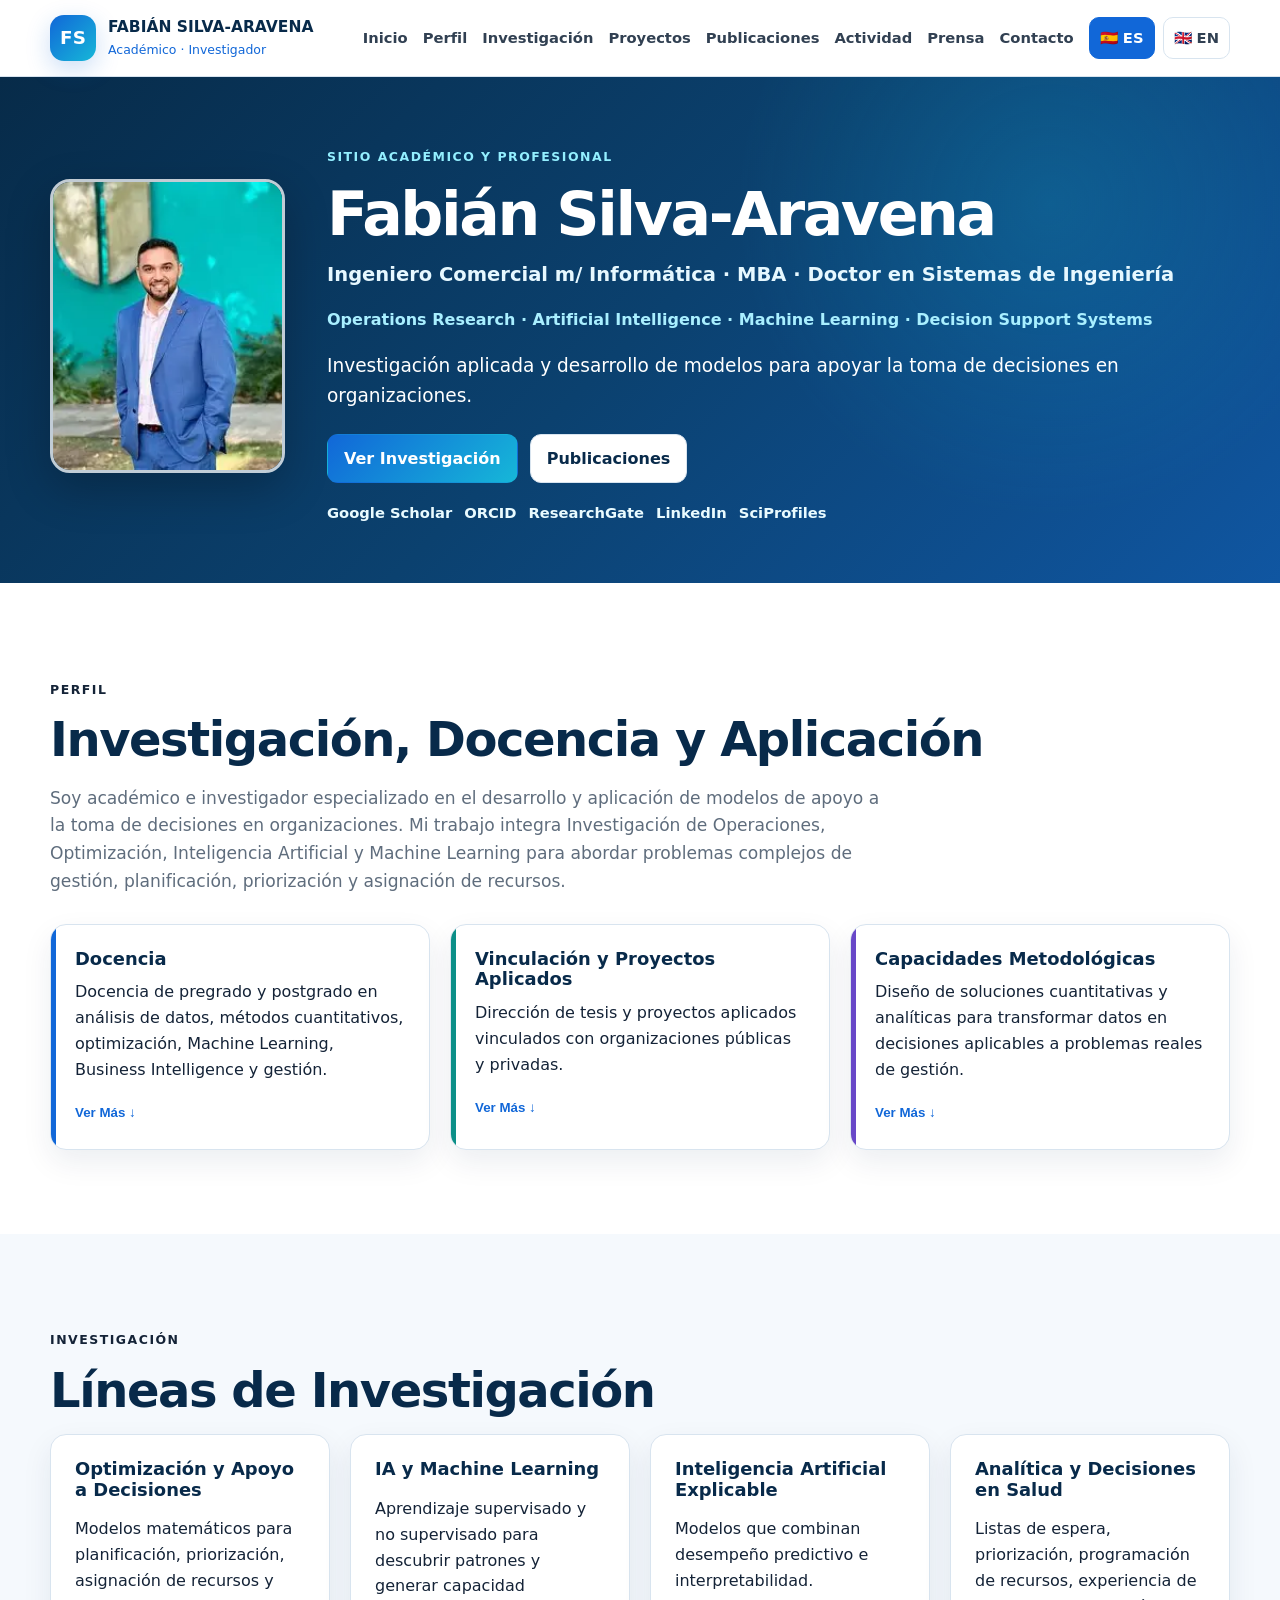
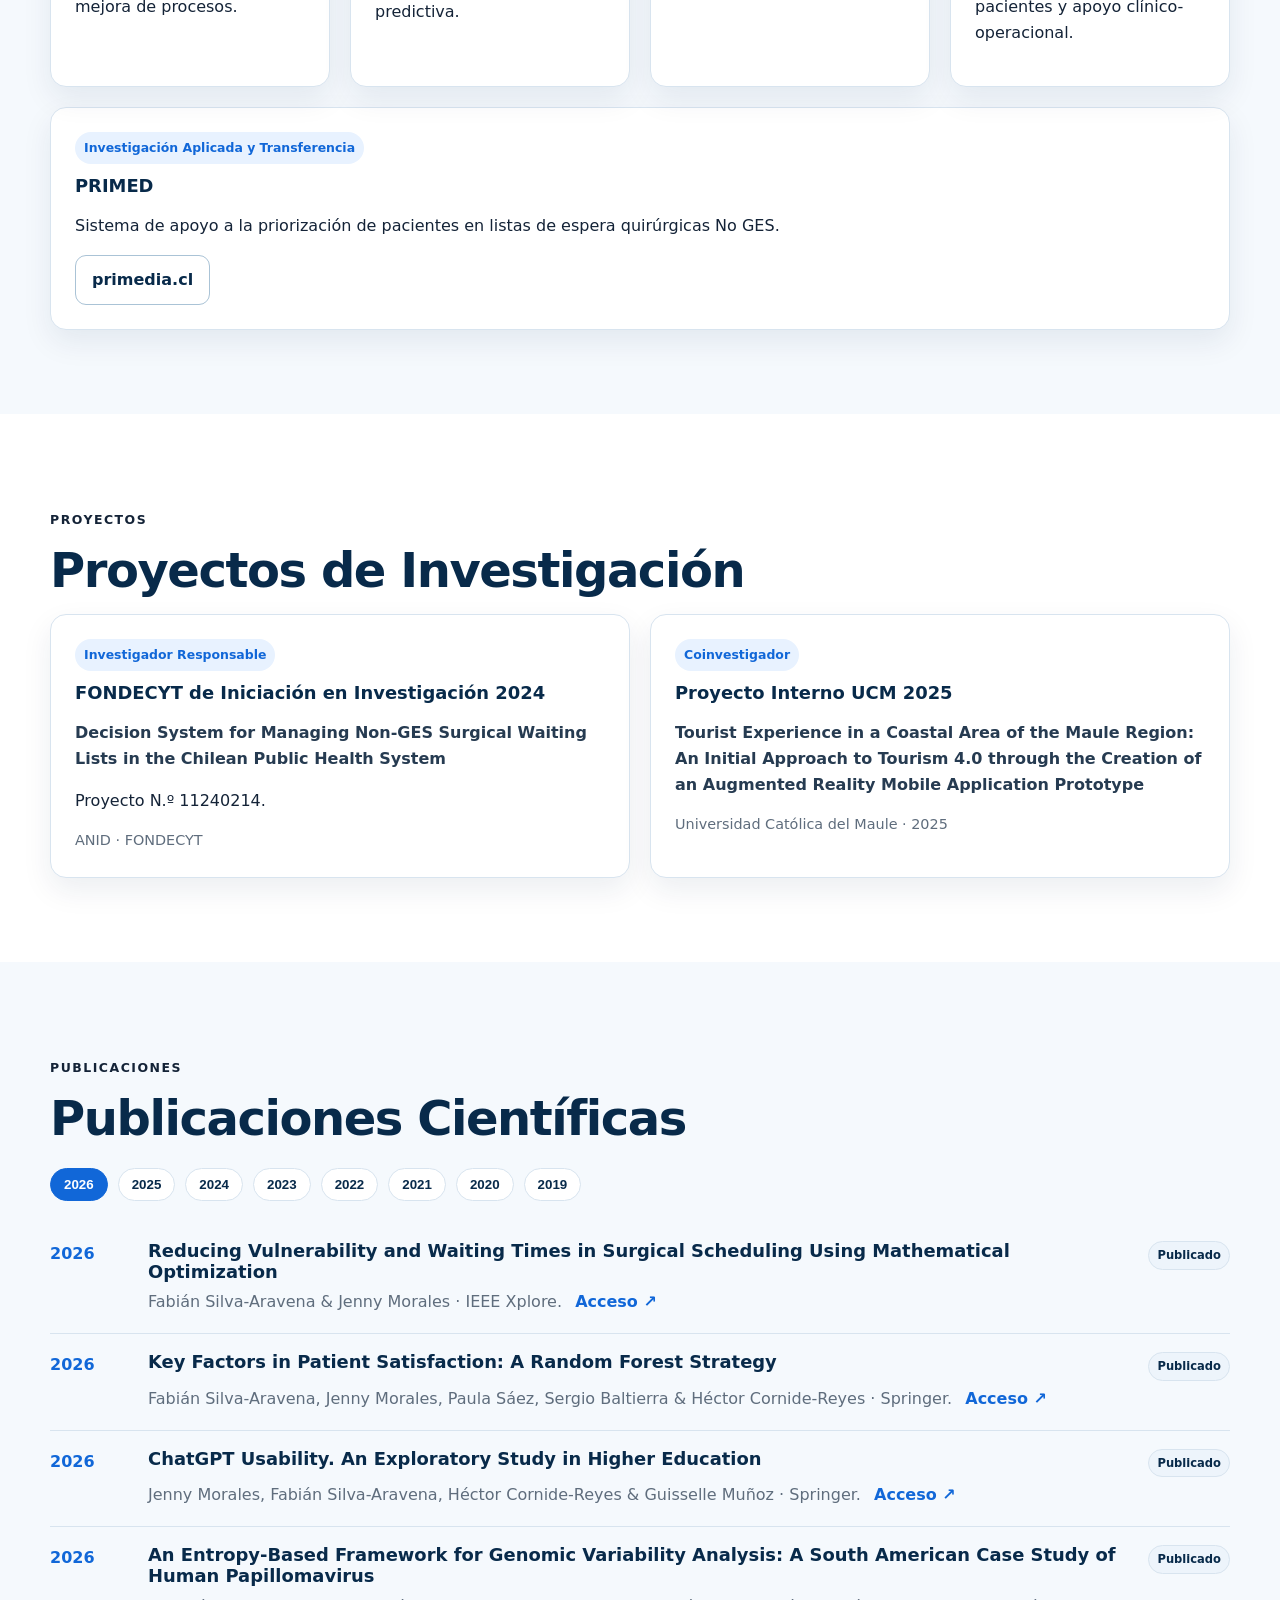
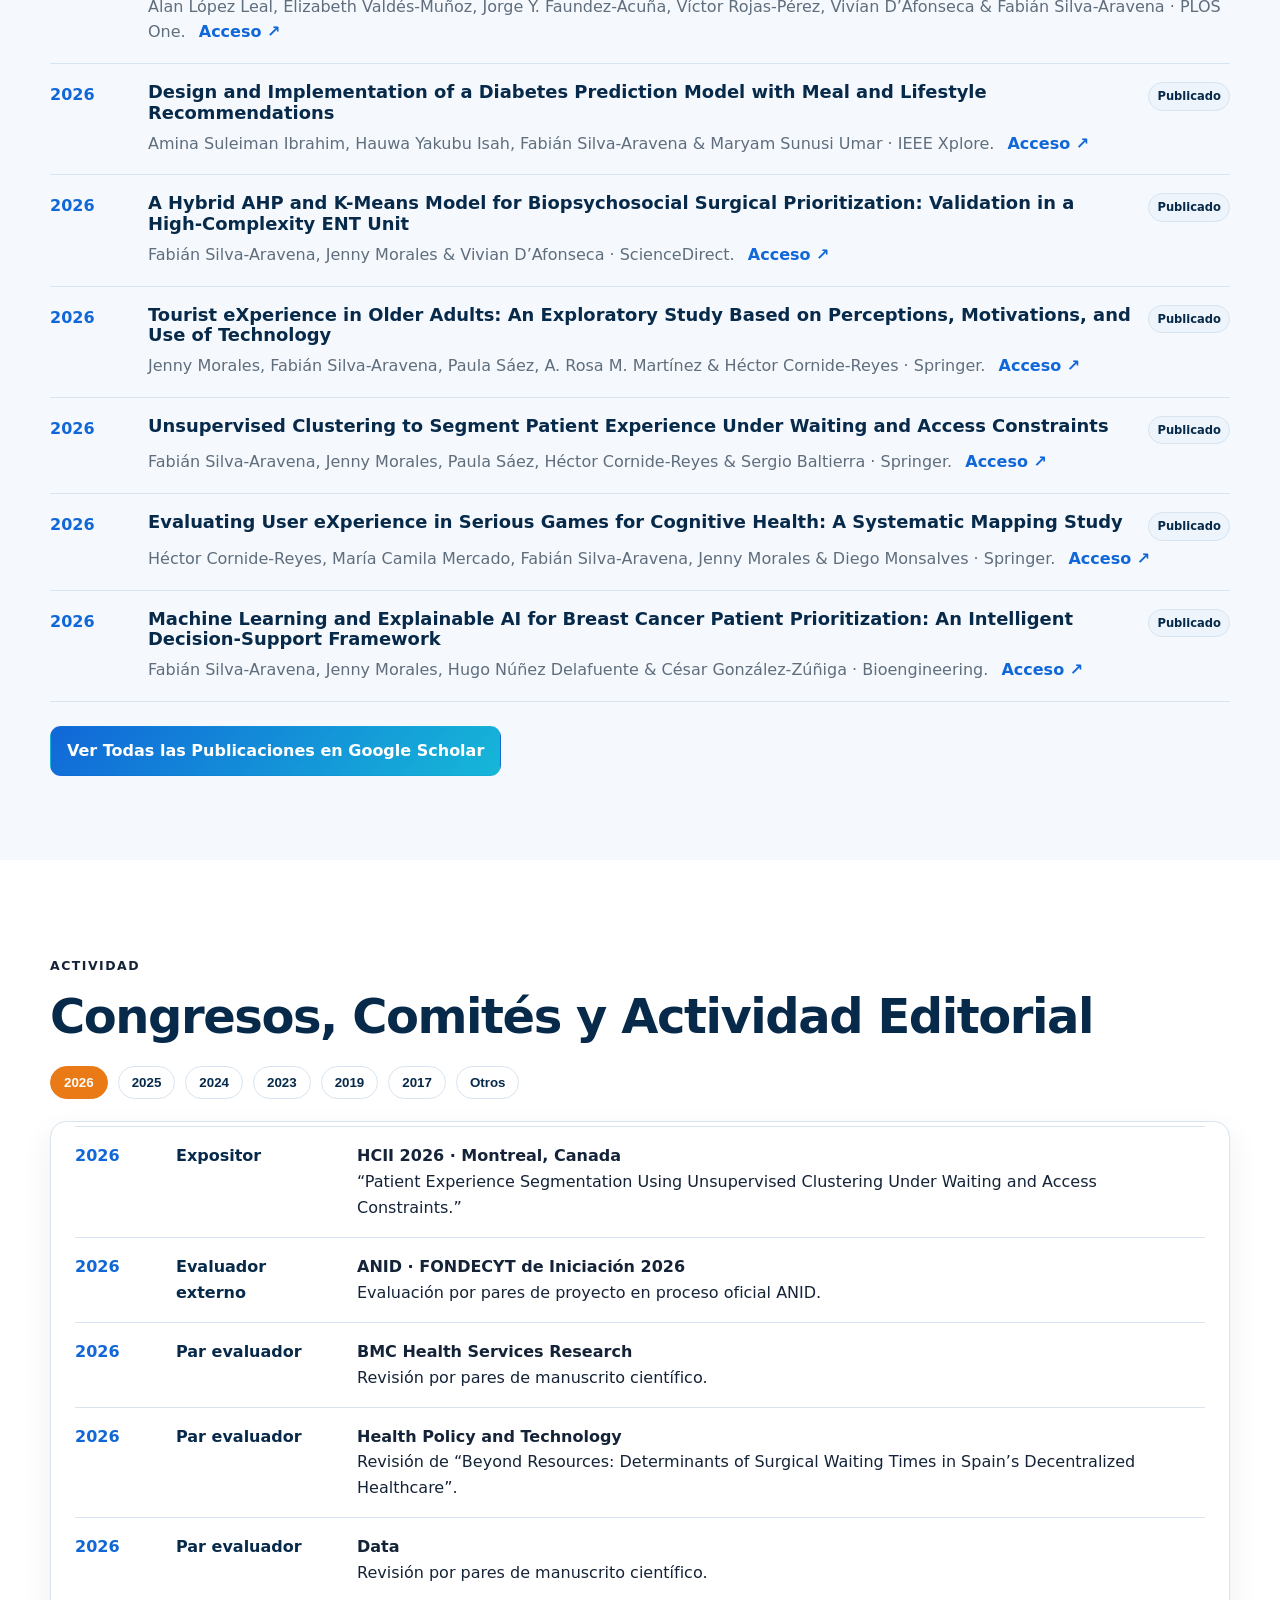
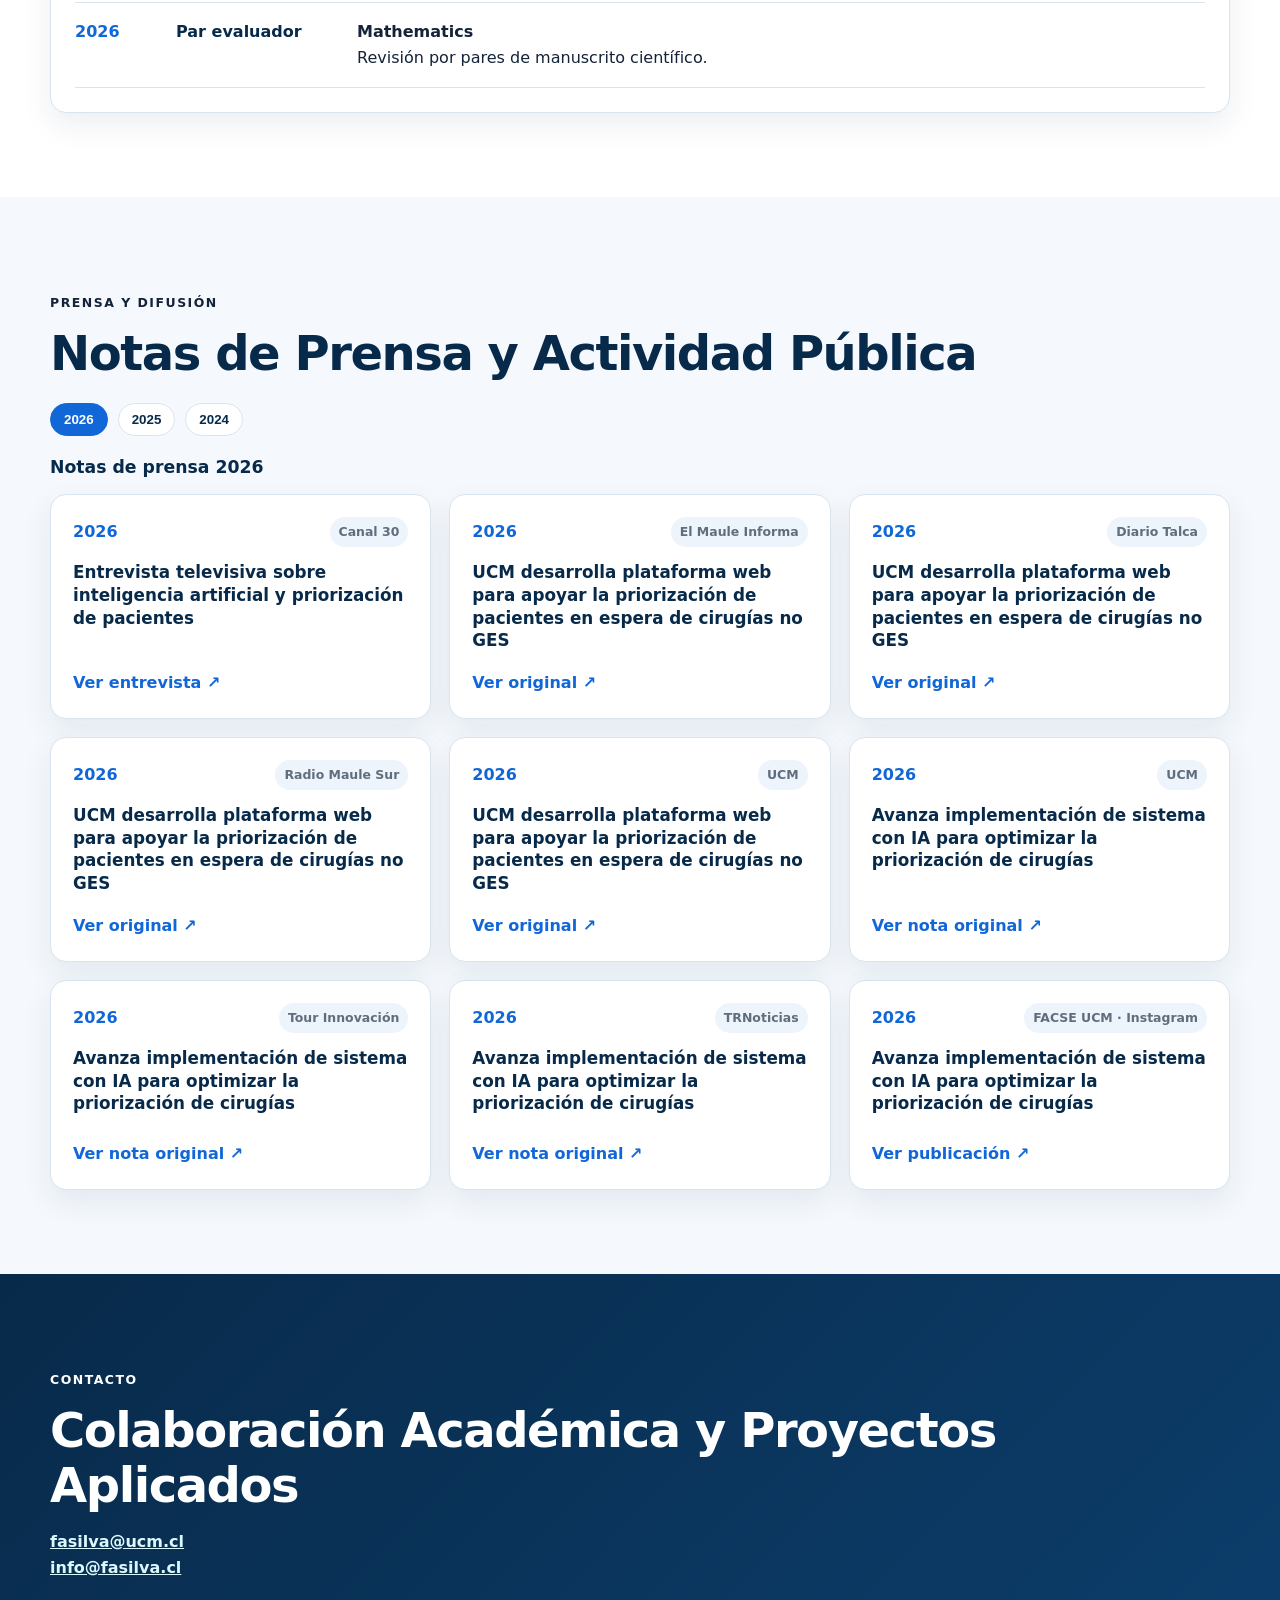
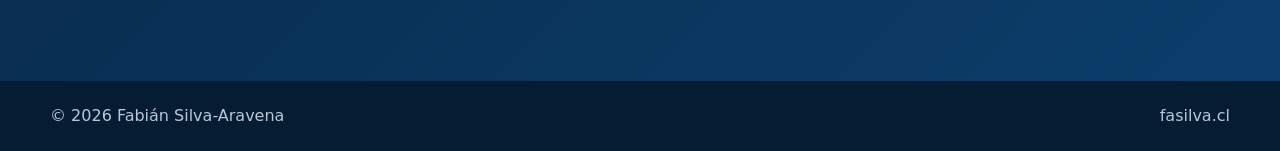
==== commit e24b5edd: "Add Canal 30 interview and restore year filters" ====
--- a/index.html
+++ b/index.html
@@ -1,9 +1,8 @@
 <!DOCTYPE html>
-
 <html lang="es"><head>
 <meta charset="utf-8"/><meta content="width=device-width,initial-scale=1" name="viewport"/>
 <title>Fabián Silva-Aravena | Sitio Académico y Profesional</title>
-<link href="assets/css/style.css?v=16" rel="stylesheet"/></head><body>
+<link href="assets/css/style.css?v=15" rel="stylesheet"/></head><body>
 <header class="site-header"><div class="container nav-wrap">
 <a class="brand-wrap" href="#inicio"><span class="brand-mark">FS</span><span class="brand-text"><strong>FABIÁN SILVA-ARAVENA</strong><span>Académico · Investigador</span></span></a>
 <button class="nav-toggle">☰</button><nav class="nav">
@@ -88,7 +87,7 @@
 <div class="grid two"><article class="card"><span class="tag">Investigador Responsable</span><h3>FONDECYT de Iniciación en Investigación 2024</h3><p class="project-title">Decision System for Managing Non-GES Surgical Waiting Lists in the Chilean Public Health System</p><p>Proyecto N.º 11240214.</p><div class="meta">ANID · FONDECYT</div></article>
 <article class="card"><span class="tag">Coinvestigador</span><h3>Proyecto Interno UCM 2025</h3><p class="project-title">Tourist Experience in a Coastal Area of the Maule Region: An Initial Approach to Tourism 4.0 through the Creation of an Augmented Reality Mobile Application Prototype</p><div class="meta">Universidad Católica del Maule · 2025</div></article></div></div></section>
 <section class="section alt" id="publicaciones"><div class="container"><p class="section-kicker">Publicaciones</p><h2>Publicaciones Científicas</h2>
-<div class="pub-toolbar"><button class="year-btn active" data-year="2026">2026</button><button class="year-btn" data-year="2025">2025</button><button class="year-btn" data-year="2024">2024</button><button class="year-btn" data-year="2023">2023</button><button class="year-btn" data-year="2022">2022</button><button class="year-btn" data-year="2021">2021</button><button class="year-btn" data-year="2020">2020</button><button class="year-btn" data-year="2019">2019</button></div><div class="month-toolbar pub-month-toolbar" data-filter-scope="pub" data-label="Mes"></div><div class="pub-year active" id="pub-2026">
+<div class="pub-toolbar"><button class="year-btn active" data-year="2026">2026</button><button class="year-btn" data-year="2025">2025</button><button class="year-btn" data-year="2024">2024</button><button class="year-btn" data-year="2023">2023</button><button class="year-btn" data-year="2022">2022</button><button class="year-btn" data-year="2021">2021</button><button class="year-btn" data-year="2020">2020</button><button class="year-btn" data-year="2019">2019</button></div><div class="pub-year active" id="pub-2026">
 <article class="publication"><div class="year">2026</div><div><div class="pub-head"><h3>Reducing Vulnerability and Waiting Times in Surgical Scheduling Using Mathematical Optimization</h3><span class="status-badge">Publicado</span></div><p>Fabián Silva-Aravena &amp; Jenny Morales · IEEE Xplore. <a class="pub-link" href="https://ieeexplore.ieee.org/document/11473376" rel="noopener noreferrer" target="_blank">Acceso ↗</a></p></div></article>
 <article class="publication"><div class="year">2026</div><div><div class="pub-head"><h3>Key Factors in Patient Satisfaction: A Random Forest Strategy</h3><span class="status-badge">Publicado</span></div><p>Fabián Silva-Aravena, Jenny Morales, Paula Sáez, Sergio Baltierra &amp; Héctor Cornide-Reyes · Springer. <a class="pub-link" href="https://link.springer.com/chapter/10.1007/978-3-032-12801-0_19" rel="noopener noreferrer" target="_blank">Acceso ↗</a></p></div></article>
 <article class="publication"><div class="year">2026</div><div><div class="pub-head"><h3>ChatGPT Usability. An Exploratory Study in Higher Education</h3><span class="status-badge">Publicado</span></div><p>Jenny Morales, Fabián Silva-Aravena, Héctor Cornide-Reyes &amp; Guisselle Muñoz · Springer. <a class="pub-link" href="https://link.springer.com/chapter/10.1007/978-3-032-12801-0_11" rel="noopener noreferrer" target="_blank">Acceso ↗</a></p></div></article>
@@ -98,20 +97,21 @@
 <article class="publication"><div class="year">2026</div><div><div class="pub-head"><h3>Tourist eXperience in Older Adults: An Exploratory Study Based on Perceptions, Motivations, and Use of Technology</h3><span class="status-badge">Publicado</span></div><p>Jenny Morales, Fabián Silva-Aravena, Paula Sáez, A. Rosa M. Martínez &amp; Héctor Cornide-Reyes · Springer. <a class="pub-link" href="https://link.springer.com/chapter/10.1007/978-3-032-31407-9_10" rel="noopener noreferrer" target="_blank">Acceso ↗</a></p></div></article>
 <article class="publication"><div class="year">2026</div><div><div class="pub-head"><h3>Unsupervised Clustering to Segment Patient Experience Under Waiting and Access Constraints</h3><span class="status-badge">Publicado</span></div><p>Fabián Silva-Aravena, Jenny Morales, Paula Sáez, Héctor Cornide-Reyes &amp; Sergio Baltierra · Springer. <a class="pub-link" href="https://link.springer.com/chapter/10.1007/978-3-032-31418-5_29" rel="noopener noreferrer" target="_blank">Acceso ↗</a></p></div></article>
 <article class="publication"><div class="year">2026</div><div><div class="pub-head"><h3>Evaluating User eXperience in Serious Games for Cognitive Health: A Systematic Mapping Study</h3><span class="status-badge">Publicado</span></div><p>Héctor Cornide-Reyes, María Camila Mercado, Fabián Silva-Aravena, Jenny Morales &amp; Diego Monsalves · Springer. <a class="pub-link" href="https://link.springer.com/chapter/10.1007/978-3-032-31418-5_25" rel="noopener noreferrer" target="_blank">Acceso ↗</a></p></div></article>
-<article class="publication"><div class="year">2026</div><div><div class="pub-head"><h3>Machine Learning and Explainable AI for Breast Cancer Patient Prioritization: An Intelligent Decision-Support Framework</h3><span class="status-badge">Publicado</span></div><p>Fabián Silva-Aravena, Jenny Morales, Hugo Núñez Delafuente &amp; César González-Zúñiga · Bioengineering. <a class="pub-link" href="https://www.mdpi.com/2306-5354/13/9/1044" rel="noopener noreferrer" target="_blank">Acceso ↗</a></p></div></article>
+<article class="publication"><div class="year">2026</div><div><div class="pub-head"><h3>Machine Learning and Explainable AI for Breast Cancer Patient Prioritization: An Intelligent Decision-Support Framework</h3><span class="status-badge">Publicado</span></div><p>Fabián Silva-Aravena, Jenny Morales, Hugo Núñez Delafuente &amp; César González-Zúñiga · Bioengineering. <a class="pub-link" href="https://www.mdpi.com/2306-5354/13/9/1044" target="_blank" rel="noopener noreferrer">Acceso ↗</a></p></div></article>
 </div><div class="pub-year" id="pub-2025"><article class="publication"><div class="year">2025</div><div><div class="pub-head"><h3>Perceptions of ChatGPT: An Exploratory Study in Higher Education</h3><span class="status-badge">Publicado</span></div><p>Jenny Morales, Fabián Silva-Aravena, Héctor Cornide-Reyes &amp; Guisselle Muñoz · IEEE Xplore. <a class="pub-link" href="https://ieeexplore.ieee.org/document/11420797/authors#authors" rel="noopener noreferrer" target="_blank">Acceso ↗</a></p></div></article><article class="publication"><div class="year">2025</div><div><div class="pub-head"><h3>e-Health Strategy for Surgical Prioritization: A Methodology Based on Digital Twins and Reinforcement Learning</h3><span class="status-badge">Publicado</span></div><p>Silva-Aravena, F., Morales, J., &amp; Jayabalan, M. · Bioengineering, 12(6), 605. <a class="pub-link" href="https://doi.org/10.3390/bioengineering12060605" rel="noopener noreferrer" target="_blank">Acceso ↗</a></p></div></article><article class="publication"><div class="year">2025</div><div><div class="pub-head"><h3>Optimizing MRI Scheduling in High-Complexity Hospitals: A Digital Twin and Reinforcement Learning Approach</h3><span class="status-badge">Publicado</span></div><p>Silva-Aravena, F., Morales, J., Jayabalan, M., &amp; Sáez, P. · Bioengineering, 12(6), 626. <a class="pub-link" href="https://doi.org/10.3390/bioengineering12060626" rel="noopener noreferrer" target="_blank">Acceso ↗</a></p></div></article><article class="publication"><div class="year">2025</div><div><div class="pub-head"><h3>Dynamic Decision System for ENT Surgery Waiting List Prioritization Using M-Score and TOPSIS Methodology</h3><span class="status-badge">Publicado</span></div><p>Silva-Aravena, F., &amp; Morales, J. · Health Policy and Technology. <a class="pub-link" href="https://doi.org/10.1016/j.hlpt.2025.101036" rel="noopener noreferrer" target="_blank">Acceso ↗</a></p></div></article><article class="publication"><div class="year">2025</div><div><div class="pub-head"><h3>Dynamic Surgical Prioritization: A Machine Learning and XAI-Based Strategy</h3><span class="status-badge">Publicado</span></div><p>Silva-Aravena, F., Morales, J., Jayabalan, M., Rana, M. E., &amp; Gutiérrez-Bahamondes, J. H. · Technologies, 13(2), 72. <a class="pub-link" href="https://doi.org/10.3390/technologies13020072" rel="noopener noreferrer" target="_blank">Acceso ↗</a></p></div></article><article class="publication"><div class="year">2025</div><div><div class="pub-head"><h3>Generative Artificial Intelligence in Agile Software Development Processes: A Literature Review Focused on User eXperience</h3><span class="status-badge">Publicado</span></div><p>Coautor · Springer Nature. <a class="pub-link" href="https://doi.org/10.1007/978-3-031-93536-7_16" rel="noopener noreferrer" target="_blank">Acceso ↗</a></p></div></article><article class="publication"><div class="year">2025</div><div><div class="pub-head"><h3>Formación Universitaria en Competencias para la Industria 4.0: un enfoque en ingeniería y administración</h3><span class="status-badge">Publicado</span></div><p>Coautor · Formación Universitaria. <a class="pub-link" href="https://doi.org/10.4067/s0718-50062025000500169" rel="noopener noreferrer" target="_blank">Acceso ↗</a></p></div></article></div><div class="pub-year" id="pub-2024"><article class="publication"><div class="year">2024</div><div><div class="pub-head"><h3>Reducing Waiting Times to Improve Patient Satisfaction: A Hybrid Strategy for Decision Support Management</h3><span class="status-badge">Publicado</span></div><p>Morales, J., Silva-Aravena, F., &amp; Sáez, P. · Mathematics, 12(23), 3743. <a class="pub-link" href="https://www.mdpi.com/2227-7390/12/23/3743" rel="noopener noreferrer" target="_blank">Acceso ↗</a></p></div></article><article class="publication"><div class="year">2024</div><div><div class="pub-head"><h3>Use of Artificial Intelligence as a Mechanism to Evaluate Costumer Experience. Literature Review</h3><span class="status-badge">Publicado</span></div><p>Silva-Aravena, F., Morales, J., Sáez, P., Jorquera, J., &amp; Cornide-Reyes, H. · Lecture Notes in Computer Science, Springer. <a class="pub-link" href="https://link.springer.com/chapter/10.1007/978-3-031-61305-0_24" rel="noopener noreferrer" target="_blank">Acceso ↗</a></p></div></article><article class="publication"><div class="year">2024</div><div><div class="pub-head"><h3>Perception of the Gender Gap in the Business Area: a Collaborative Online International Learning Approach</h3><span class="status-badge">Publicado</span></div><p>Morales, J., Silva-Aravena, F., Orellana, P. S., &amp; Rodriguez, Y. V. · 2024 43rd International Conference of the Chilean Computer Science Society (SCCC), IEEE. <a class="pub-link" href="https://ieeexplore.ieee.org/document/10767633" rel="noopener noreferrer" target="_blank">Acceso ↗</a></p></div></article><article class="publication"><div class="year">2024</div><div><div class="pub-head"><h3>Tourist eXperience and Use of Virtual Reality, Augmented Reality and Metaverse: A Literature Review</h3><span class="status-badge">Publicado</span></div><p>Morales, J., Cornide-Reyes, H., Silva-Aravena, F., Sepúlveda, J., &amp; Muñoz, G. · Lecture Notes in Computer Science, vol. 14704, Springer. <a class="pub-link" href="https://link.springer.com/chapter/10.1007/978-3-031-61281-7_14" rel="noopener noreferrer" target="_blank">Acceso ↗</a></p></div></article><article class="publication"><div class="year">2024</div><div><div class="pub-head"><h3>Improving UX in Digital Transformation Projects Through Lean Principles</h3><span class="status-badge">Publicado</span></div><p>Cornide-Reyes, H., Duran, C., Baltierra, S., Silva-Aravena, F., &amp; Morales, J. · Lecture Notes in Computer Science, vol. 14704, Springer. <a class="pub-link" href="https://link.springer.com/chapter/10.1007/978-3-031-61281-7_11" rel="noopener noreferrer" target="_blank">Acceso ↗</a></p></div></article><article class="publication"><div class="year">2024</div><div><div class="pub-head"><h3>Digital Skills in Higher Education: Strategies Adopted by Universities to Promote their Development in Students and Professors</h3><span class="status-badge">Publicado</span></div><p>Sáez, P., Morales, J., &amp; Silva-Aravena, F. · 2024 43rd International Conference of the Chilean Computer Science Society (SCCC), IEEE. <a class="pub-link" href="https://ieeexplore.ieee.org/document/10767660" rel="noopener noreferrer" target="_blank">Acceso ↗</a></p></div></article></div><div class="pub-year" id="pub-2023"><article class="publication"><div class="year">2023</div><div><div class="pub-head"><h3>Digital Transformation in Organizations: Implications for the Workforce</h3><span class="status-badge">Publicado</span></div><p>Sáez, P., Morales, J., &amp; Silva-Aravena, F. · IEEE CHILECON. <a class="pub-link" href="https://ieeexplore.ieee.org/document/10418736" rel="noopener noreferrer" target="_blank">Acceso ↗</a></p></div></article><article class="publication"><div class="year">2023</div><div><div class="pub-head"><h3>A Hybrid Algorithm of ML and XAI to Prevent Breast Cancer: A Strategy to Support Decision Making</h3><span class="status-badge">Publicado</span></div><p>Silva-Aravena, F., Núñez Delafuente, H., Gutiérrez-Bahamondes, J. H., &amp; Morales, J. · Cancers, 15(9), 2443. <a class="pub-link" href="https://doi.org/10.3390/cancers15092443" rel="noopener noreferrer" target="_blank">Acceso ↗</a></p></div></article><article class="publication"><div class="year">2023</div><div><div class="pub-head"><h3>Implementing Digital Transformation in Industry 4.0</h3><span class="status-badge">Publicado</span></div><p>Cornide-Reyes, H., Morales, J., Silva-Aravena, F., Ocqueteau, A., Melendez, N., &amp; Villarroel, R. · Lecture Notes in Computer Science, vol. 14025, Springer.</p></div></article><article class="publication"><div class="year">2023</div><div><div class="pub-head"><h3>Virtual Reality, Augmented Reality and Metaverse: Customer Experience Approach and User Experience Evaluation Methods. Literature Review</h3><span class="status-badge">Publicado</span></div><p>Morales, J., Cornide-Reyes, H., Rossel, P., Sáez, P., &amp; Silva-Aravena, F. · Lecture Notes in Computer Science, vol. 14025, Springer. <a class="pub-link" href="https://doi.org/10.1007/978-3-031-35915-6_40" rel="noopener noreferrer" target="_blank">Acceso ↗</a></p></div></article><article class="publication"><div class="year">2023</div><div><div class="pub-head"><h3>Application of Fuzzy TOPSIS for Prioritization of Patients on Elective Surgeries Waiting List – A Novel Multi-Criteria Decision-Making Approach</h3><span class="status-badge">Publicado</span></div><p>Rana, H., Umer, M., Hassan, U., Asgher, U., Silva-Aravena, F., &amp; Ehsan, N. · Decision Making: Applications in Management and Engineering. <a class="pub-link" href="https://doi.org/10.31181/dmame060127022023r" rel="noopener noreferrer" target="_blank">Acceso ↗</a></p></div></article><article class="publication"><div class="year">2023</div><div><div class="pub-head"><h3>Infeasibility Maps: Application to the Optimization of the Design of Pumping Stations in Water Distribution Networks</h3><span class="status-badge">Publicado</span></div><p>Gutiérrez-Bahamondes, J. H., Mora-Melia, D., Valdivia-Muñoz, B., Silva-Aravena, F., &amp; Iglesias-Rey, P. L. · Mathematics, 11(7), 1582. <a class="pub-link" href="https://doi.org/10.3390/math11071582" rel="noopener noreferrer" target="_blank">Acceso ↗</a></p></div></article><article class="publication"><div class="year">2023</div><div><div class="pub-head"><h3>Virtual Reality and Augmented Reality Applied to E-Commerce: A Literature Review</h3><span class="status-badge">Publicado</span></div><p>Morales, J., Silva-Aravena, F., Valdés, Y., &amp; Baltierra, S. · Human-Computer Interaction / Springer. <a class="pub-link" href="https://doi.org/10.1007/978-3-031-24709-5_15" rel="noopener noreferrer" target="_blank">Acceso ↗</a></p></div></article></div><div class="pub-year" id="pub-2022"><article class="publication"><div class="year">2022</div><div><div class="pub-head"><h3>An Intelligent System for Patients’ Well-Being: A Multicriteria Decision-Making Approach</h3><span class="status-badge">Publicado</span></div><p>Silva-Aravena, F., Gutierrez-Bahamondes, J., Delafuente, H. N., &amp; Toledo-Molina, R. M. · Mathematics, 10(21), 3956. <a class="pub-link" href="https://doi.org/10.3390/math10213956" rel="noopener noreferrer" target="_blank">Acceso ↗</a></p></div></article><article class="publication"><div class="year">2022</div><div><div class="pub-head"><h3>A Novelty Strategy to Classify Chronic Patients at Risk: A Hybrid Machine Learning Approach</h3><span class="status-badge">Publicado</span></div><p>Silva-Aravena, F., Delafuente, H. N., &amp; Astudillo, C. A. · Mathematics, 10(17), 3053. <a class="pub-link" href="https://doi.org/10.3390/math10173053" rel="noopener noreferrer" target="_blank">Acceso ↗</a></p></div></article><article class="publication"><div class="year">2022</div><div><div class="pub-head"><h3>Dynamic Surgical Waiting List Methodology: A Networking Approach</h3><span class="status-badge">Publicado</span></div><p>Silva-Aravena, F., &amp; Morales, J. · Mathematics, 10(13), 2307. <a class="pub-link" href="https://doi.org/10.3390/math10132307" rel="noopener noreferrer" target="_blank">Acceso ↗</a></p></div></article></div><div class="pub-year" id="pub-2021"><article class="publication"><div class="year">2021</div><div><div class="pub-head"><h3>Patients’ Prioritization on Surgical Waiting Lists: A Decision Support System</h3><span class="status-badge">Publicado</span></div><p>Silva-Aravena, F., Álvarez-Miranda, E., Astudillo, C. A., González-Martínez, L., &amp; Ledezma, J. G. · Mathematics, 9(10), 1097. <a class="pub-link" href="https://doi.org/10.3390/math9101097" rel="noopener noreferrer" target="_blank">Acceso ↗</a></p></div></article></div><div class="pub-year" id="pub-2020"><article class="publication"><div class="year">2020</div><div><div class="pub-head"><h3>Inventory Management at a Chilean Hospital Pharmacy: Case Study of a Dynamic Decision-Aid Tool</h3><span class="status-badge">Publicado</span></div><p>Silva-Aravena, F., Ceballos-Fuentealba, I., &amp; Álvarez-Miranda, E. · Mathematics, 8(11), 1962. <a class="pub-link" href="https://doi.org/10.3390/math8111962" rel="noopener noreferrer" target="_blank">Acceso ↗</a></p></div></article><article class="publication"><div class="year">2020</div><div><div class="pub-head"><h3>On the Data to Know the Prioritization and Vulnerability of Patients on Surgical Waiting Lists</h3><span class="status-badge">Publicado</span></div><p>Silva-Aravena, F., Álvarez-Miranda, E., Astudillo, C. A., González-Martínez, L., &amp; Ledezma, J. G. · Data in Brief, 29, 105310. <a class="pub-link" href="https://doi.org/10.1016/j.dib.2020.105310" rel="noopener noreferrer" target="_blank">Acceso ↗</a></p></div></article></div><div class="pub-year" id="pub-2019"><article class="publication"><div class="year">2019</div><div><div class="pub-head"><h3>Data Extracted from Olive Oil Mill Waste Exposed to Ambient Conditions</h3><span class="status-badge">Publicado</span></div><p>González-Martínez, L., Hernández, D., Astudillo, C. A., Silva, F., &amp; Gabriel, D. · Data in Brief, 26, 104555. <a class="pub-link" href="https://doi.org/10.1016/j.dib.2019.104555" rel="noopener noreferrer" target="_blank">Acceso ↗</a></p></div></article></div>
 <div style="margin-top:24px"><a class="btn primary" href="https://scholar.google.com/citations?user=zPTah8IAAAAJ&amp;hl=es" target="_blank">Ver Todas las Publicaciones en Google Scholar</a></div>
 </div></section>
 <section class="section" id="actividad"><div class="container"><p class="section-kicker">Actividad</p><h2>Congresos, Comités y Actividad Editorial</h2>
-<div class="activity-toolbar"><button class="activity-year-btn active" data-activity-year="2026">2026</button><button class="activity-year-btn" data-activity-year="2025">2025</button><button class="activity-year-btn" data-activity-year="2024">2024</button><button class="activity-year-btn" data-activity-year="2023">2023</button><button class="activity-year-btn" data-activity-year="2019">2019</button><button class="activity-year-btn" data-activity-year="2017">2017</button><button class="activity-year-btn" data-activity-year="Otros">Otros</button></div><div class="month-toolbar activity-month-toolbar" data-filter-scope="activity" data-label="Mes"></div>
-<div class="card activity-full"><div class="activity-list"><div class="activity-year active" id="activity-2026"><div class="activity-item"><span class="yr">2026</span><span class="role">Expositor</span><div><strong>HCII 2026 · Montreal, Canada</strong><br/>“Patient Experience Segmentation Using Unsupervised Clustering Under Waiting and Access Constraints.”</div></div><div class="activity-item"><span class="yr">2026</span><span class="role">Evaluador externo</span><div><strong>ANID · FONDECYT de Iniciación 2026</strong><br/>Evaluación por pares de proyecto en proceso oficial ANID.</div></div><div class="activity-item"><span class="yr">2026</span><span class="role">Par evaluador</span><div><strong>BMC Health Services Research</strong><br/>Revisión por pares de manuscrito científico.</div></div><div class="activity-item"><span class="yr">2026</span><span class="role">Par evaluador</span><div><strong>Health Policy and Technology</strong><br/>Revisión de “Beyond Resources: Determinants of Surgical Waiting Times in Spain’s Decentralized Healthcare”.</div></div><div class="activity-item"><span class="yr">2026</span><span class="role">Par evaluador</span><div><strong>Data</strong><br/>Revisión por pares de manuscrito científico.</div></div><div class="activity-item"><span class="yr">2026</span><span class="role">Par evaluador</span><div><strong>Mathematics</strong><br/>Revisión por pares de manuscrito científico.</div></div></div><div class="activity-year" id="activity-2025"><div class="activity-item"><span class="yr">2025</span><span class="role">Evaluador externo</span><div><strong>ANID · FONDECYT de Iniciación 2025</strong><br/>Evaluación por pares de proyecto en proceso oficial ANID.</div></div><div class="activity-item"><span class="yr">2025</span><span class="role">Expositor</span><div><strong>2025 IEEE International Conference on Emerging Innovation and Digital Technology (ICEIDT)</strong><br/>“Reducing Vulnerability and Waiting Times in Surgical Scheduling Using Mathematical Optimization.”</div></div><div class="activity-item"><span class="yr">2025</span><span class="role">Expositor</span><div><strong>XVI INFONOR 2025</strong><br/>“Rule-Based Decision Tree for Surgical Priorization in Otolaringology.”</div></div><div class="activity-item"><span class="yr">2025</span><span class="role">Expositor</span><div><strong>Conferencias CLEI, JCC, CHILECON 2025</strong><br/>“Reducing Waiting Times to Improve Patient Satisfaction: A Hybrid Strategy for Decision Support Management.” Track: Lo mejor de lo nuestro.</div></div><div class="activity-item"><span class="yr">2025</span><span class="role">Expositor</span><div><strong>HCI INTERNATIONAL 2025 · Gothenburg, Sweden</strong><br/>“Key Factors in Patient Satisfaction: A Random Forest Strategy.”</div></div><div class="activity-item"><span class="yr">2025</span><span class="role">Comité Científico</span><div><strong>2025 IEEE International Conference on Emerging Innovation and Digital Technology (ICEIDT)</strong><br/>Revisor de artículos.</div></div><div class="activity-item"><span class="yr">2025</span><span class="role">Comité Científico</span><div><strong>XVI INFONOR 2025</strong><br/>Revisor de artículos.</div></div><div class="activity-item"><span class="yr">2025</span><span class="role">Comité Científico</span><div><strong>Conferencias CLEI, JCC, CHILECON 2025</strong><br/>Revisor de artículos.</div></div><div class="activity-item"><span class="yr">2025</span><span class="role">Chair</span><div><strong>Conferencias CLEI, JCC, CHILECON 2025</strong><br/>Participación como Chair.</div></div><div class="activity-item"><span class="yr">2025</span><span class="role">Par evaluador</span><div><strong>Sensors</strong><br/>Revisión de “Clinical Validation of a Video-Otoscopy-Based Medical Device for the Remote Diagnosis of Ear Complaints”.</div></div><div class="activity-item"><span class="yr">2025</span><span class="role">Par evaluador</span><div><strong>Sensors</strong><br/>Revisión de “A Comparative Analysis of IoT Machine Learning Methods for Effective Diabetes Prediction”.</div></div><div class="activity-item"><span class="yr">2025</span><span class="role">Par evaluador</span><div><strong>Systems</strong><br/>Revisión de “A Multi-Objective Simulation–Optimization Framework for Emergency Department Efficiency Using RSM and Goal Programming”.</div></div><div class="activity-item"><span class="yr">2025</span><span class="role">Par evaluador</span><div><strong>Applied Sciences</strong><br/>Revisión de “Machine Learning in Clinical Decision Making: Algorithmic Challenges, Data Limitations and Multidisciplinary Perspectives”.</div></div><div class="activity-item"><span class="yr">2025</span><span class="role">Guest Editor</span><div><strong>Sustainability</strong><br/>Special Issue: “Service Experience and Servicescape in Sustainable Consumption”.</div></div></div><div class="activity-year" id="activity-2024"><div class="activity-item"><span class="yr">2024</span><span class="role">Expositor</span><div><strong>HCI International · Washington D.C., USA · Washington Hilton Hotel</strong><br/>“Use of Artificial Intelligence as a Mechanism to Evaluate Costumer Experience. Literature Review.”</div></div><div class="activity-item" data-month="09"><span class="yr">2024</span><span class="role">Charla Magistral</span><div><strong>XV Conferencia Internacional de Computación e Informática del Norte de Chile (INFONOR) · 4–6 septiembre · Copiapó, Chile · Universidad de Atacama</strong><br/>“Management of non-GES surgical waiting lists in the Chilean public health system.”</div></div><div class="activity-item"><span class="yr">2024</span><span class="role">Miembro Comité Académico</span><div><strong>XV INFONOR · Copiapó, Chile</strong><br/>Participación en comité académico.</div></div><div class="activity-item" data-month="10"><span class="yr">2024</span><span class="role">Coautor</span><div><strong>IEEE Jornadas Chilenas de Computación (JCC) · 28–30 octubre · Temuco, Chile · Universidad de La Frontera</strong><br/>“Digital Skills in Higher Education: Strategies Adopted by Universities to Promote their Development in Students and Professors.”</div></div><div class="activity-item"><span class="yr">2024</span><span class="role">Par evaluador</span><div><strong>Expert Systems with Applications</strong><br/>Revisión de “Prioritization of Transfer Centers Using GIS and Fuzzy Dombi Bonferroni Weighted Assessment (DOBAS) Model”.</div></div></div><div class="activity-year" id="activity-2023"><div class="activity-item"><span class="yr">2023</span><span class="role">Chair</span><div><strong>Congreso ASFAE-ENEFA · Universidad Católica de la Santísima Concepción · Concepción, Chile</strong><br/>Revisión y evaluación de artículos científicos en el track “Sistemas de Información para toma de decisiones”.</div></div><div class="activity-item"><span class="yr">2023</span><span class="role">Expositor</span><div><strong>Congreso ASFAE-ENEFA · Concepción, Chile</strong><br/>Presentación de “A Hybrid Algorithm of ML and XAI to Prevent Breast Cancer: A Strategy to Support Decision Making”.</div></div><div class="activity-item"><span class="yr">2023</span><span class="role">Par evaluador</span><div><strong>Expert Systems with Applications</strong><br/>Revisión del artículo “Prioritization of Transfer Centers Using GIS and Fuzzy Dombi Bonferroni Weighted Assessment (DOBAS) Model”.</div></div><div class="activity-item"><span class="yr">2023</span><span class="role">Par evaluador</span><div><strong>Expert Systems with Applications</strong><br/>Revisión del artículo “Intelligent Framework for the Classification of Skewed Multiclass Biomass Feedstock”.</div></div></div><div class="activity-year" id="activity-2019"><div class="activity-item"><span class="yr">2019</span><span class="role">Expositor</span><div><strong>Congreso de Ingeniería Civil Industrial · Universidad Autónoma de Chile · Talca, Chile</strong><br/>“Prioritization of patients on the elective surgical waiting list.”</div></div></div><div class="activity-year" id="activity-2017"><div class="activity-item"><span class="yr">2017</span><span class="role">Asistente</span><div><strong>Computational Intelligence Conference · Universidad de Valparaíso · Valparaíso, Chile</strong><br/>Participación en conferencia.</div></div></div><div class="activity-year" id="activity-Otros"><div class="activity-item"><span class="yr">Otros</span><span class="role">Expositor</span><div><strong>Seminario de Investigación Escuela CPA · Universidad Católica del Maule · Talca, Chile</strong><br/>Presentación de un trabajo de investigación.</div></div><div class="activity-item"><span class="yr">Otros</span><span class="role">Capacitación internacional</span><div><strong>INTECAP · Guatemala</strong><br/>Docencia internacional en analítica de datos para la toma de decisiones.</div></div><div class="activity-item"><span class="yr">Otros (2025-actualidad)</span><span class="role">Miembro de Claustro</span><div><strong>Programa de Doctorado en Biotecnología Traslacional · Universidad Católica del Maule</strong><br/>Participación en comités académicos y reuniones de claustro.</div></div></div></div></div>
+<div class="activity-toolbar"><button class="activity-year-btn active" data-activity-year="2026">2026</button><button class="activity-year-btn" data-activity-year="2025">2025</button><button class="activity-year-btn" data-activity-year="2024">2024</button><button class="activity-year-btn" data-activity-year="2023">2023</button><button class="activity-year-btn" data-activity-year="2019">2019</button><button class="activity-year-btn" data-activity-year="2017">2017</button><button class="activity-year-btn" data-activity-year="Otros">Otros</button></div>
+<div class="card activity-full"><div class="activity-list"><div class="activity-year active" id="activity-2026"><div class="activity-item"><span class="yr">2026</span><span class="role">Expositor</span><div><strong>HCII 2026 · Montreal, Canada</strong><br/>“Patient Experience Segmentation Using Unsupervised Clustering Under Waiting and Access Constraints.”</div></div><div class="activity-item"><span class="yr">2026</span><span class="role">Evaluador externo</span><div><strong>ANID · FONDECYT de Iniciación 2026</strong><br/>Evaluación por pares de proyecto en proceso oficial ANID.</div></div><div class="activity-item"><span class="yr">2026</span><span class="role">Par evaluador</span><div><strong>BMC Health Services Research</strong><br/>Revisión por pares de manuscrito científico.</div></div><div class="activity-item"><span class="yr">2026</span><span class="role">Par evaluador</span><div><strong>Health Policy and Technology</strong><br/>Revisión de “Beyond Resources: Determinants of Surgical Waiting Times in Spain’s Decentralized Healthcare”.</div></div><div class="activity-item"><span class="yr">2026</span><span class="role">Par evaluador</span><div><strong>Data</strong><br/>Revisión por pares de manuscrito científico.</div></div><div class="activity-item"><span class="yr">2026</span><span class="role">Par evaluador</span><div><strong>Mathematics</strong><br/>Revisión por pares de manuscrito científico.</div></div></div><div class="activity-year" id="activity-2025"><div class="activity-item"><span class="yr">2025</span><span class="role">Evaluador externo</span><div><strong>ANID · FONDECYT de Iniciación 2025</strong><br/>Evaluación por pares de proyecto en proceso oficial ANID.</div></div><div class="activity-item"><span class="yr">2025</span><span class="role">Expositor</span><div><strong>2025 IEEE International Conference on Emerging Innovation and Digital Technology (ICEIDT)</strong><br/>“Reducing Vulnerability and Waiting Times in Surgical Scheduling Using Mathematical Optimization.”</div></div><div class="activity-item"><span class="yr">2025</span><span class="role">Expositor</span><div><strong>XVI INFONOR 2025</strong><br/>“Rule-Based Decision Tree for Surgical Priorization in Otolaringology.”</div></div><div class="activity-item"><span class="yr">2025</span><span class="role">Expositor</span><div><strong>Conferencias CLEI, JCC, CHILECON 2025</strong><br/>“Reducing Waiting Times to Improve Patient Satisfaction: A Hybrid Strategy for Decision Support Management.” Track: Lo mejor de lo nuestro.</div></div><div class="activity-item"><span class="yr">2025</span><span class="role">Expositor</span><div><strong>HCI INTERNATIONAL 2025 · Gothenburg, Sweden</strong><br/>“Key Factors in Patient Satisfaction: A Random Forest Strategy.”</div></div><div class="activity-item"><span class="yr">2025</span><span class="role">Comité Científico</span><div><strong>2025 IEEE International Conference on Emerging Innovation and Digital Technology (ICEIDT)</strong><br/>Revisor de artículos.</div></div><div class="activity-item"><span class="yr">2025</span><span class="role">Comité Científico</span><div><strong>XVI INFONOR 2025</strong><br/>Revisor de artículos.</div></div><div class="activity-item"><span class="yr">2025</span><span class="role">Comité Científico</span><div><strong>Conferencias CLEI, JCC, CHILECON 2025</strong><br/>Revisor de artículos.</div></div><div class="activity-item"><span class="yr">2025</span><span class="role">Chair</span><div><strong>Conferencias CLEI, JCC, CHILECON 2025</strong><br/>Participación como Chair.</div></div><div class="activity-item"><span class="yr">2025</span><span class="role">Par evaluador</span><div><strong>Sensors</strong><br/>Revisión de “Clinical Validation of a Video-Otoscopy-Based Medical Device for the Remote Diagnosis of Ear Complaints”.</div></div><div class="activity-item"><span class="yr">2025</span><span class="role">Par evaluador</span><div><strong>Sensors</strong><br/>Revisión de “A Comparative Analysis of IoT Machine Learning Methods for Effective Diabetes Prediction”.</div></div><div class="activity-item"><span class="yr">2025</span><span class="role">Par evaluador</span><div><strong>Systems</strong><br/>Revisión de “A Multi-Objective Simulation–Optimization Framework for Emergency Department Efficiency Using RSM and Goal Programming”.</div></div><div class="activity-item"><span class="yr">2025</span><span class="role">Par evaluador</span><div><strong>Applied Sciences</strong><br/>Revisión de “Machine Learning in Clinical Decision Making: Algorithmic Challenges, Data Limitations and Multidisciplinary Perspectives”.</div></div><div class="activity-item"><span class="yr">2025</span><span class="role">Guest Editor</span><div><strong>Sustainability</strong><br/>Special Issue: “Service Experience and Servicescape in Sustainable Consumption”.</div></div></div><div class="activity-year" id="activity-2024"><div class="activity-item"><span class="yr">2024</span><span class="role">Expositor</span><div><strong>HCI International · Washington D.C., USA · Washington Hilton Hotel</strong><br/>“Use of Artificial Intelligence as a Mechanism to Evaluate Costumer Experience. Literature Review.”</div></div><div class="activity-item"><span class="yr">2024</span><span class="role">Charla Magistral</span><div><strong>XV Conferencia Internacional de Computación e Informática del Norte de Chile (INFONOR) · 4–6 septiembre · Copiapó, Chile · Universidad de Atacama</strong><br/>“Management of non-GES surgical waiting lists in the Chilean public health system.”</div></div><div class="activity-item"><span class="yr">2024</span><span class="role">Miembro Comité Académico</span><div><strong>XV INFONOR · Copiapó, Chile</strong><br/>Participación en comité académico.</div></div><div class="activity-item"><span class="yr">2024</span><span class="role">Coautor</span><div><strong>IEEE Jornadas Chilenas de Computación (JCC) · 28–30 octubre · Temuco, Chile · Universidad de La Frontera</strong><br/>“Digital Skills in Higher Education: Strategies Adopted by Universities to Promote their Development in Students and Professors.”</div></div><div class="activity-item"><span class="yr">2024</span><span class="role">Par evaluador</span><div><strong>Expert Systems with Applications</strong><br/>Revisión de “Prioritization of Transfer Centers Using GIS and Fuzzy Dombi Bonferroni Weighted Assessment (DOBAS) Model”.</div></div></div><div class="activity-year" id="activity-2023"><div class="activity-item"><span class="yr">2023</span><span class="role">Chair</span><div><strong>Congreso ASFAE-ENEFA · Universidad Católica de la Santísima Concepción · Concepción, Chile</strong><br/>Revisión y evaluación de artículos científicos en el track “Sistemas de Información para toma de decisiones”.</div></div><div class="activity-item"><span class="yr">2023</span><span class="role">Expositor</span><div><strong>Congreso ASFAE-ENEFA · Concepción, Chile</strong><br/>Presentación de “A Hybrid Algorithm of ML and XAI to Prevent Breast Cancer: A Strategy to Support Decision Making”.</div></div><div class="activity-item"><span class="yr">2023</span><span class="role">Par evaluador</span><div><strong>Expert Systems with Applications</strong><br/>Revisión del artículo “Prioritization of Transfer Centers Using GIS and Fuzzy Dombi Bonferroni Weighted Assessment (DOBAS) Model”.</div></div><div class="activity-item"><span class="yr">2023</span><span class="role">Par evaluador</span><div><strong>Expert Systems with Applications</strong><br/>Revisión del artículo “Intelligent Framework for the Classification of Skewed Multiclass Biomass Feedstock”.</div></div></div><div class="activity-year" id="activity-2019"><div class="activity-item"><span class="yr">2019</span><span class="role">Expositor</span><div><strong>Congreso de Ingeniería Civil Industrial · Universidad Autónoma de Chile · Talca, Chile</strong><br/>“Prioritization of patients on the elective surgical waiting list.”</div></div></div><div class="activity-year" id="activity-2017"><div class="activity-item"><span class="yr">2017</span><span class="role">Asistente</span><div><strong>Computational Intelligence Conference · Universidad de Valparaíso · Valparaíso, Chile</strong><br/>Participación en conferencia.</div></div></div><div class="activity-year" id="activity-Otros"><div class="activity-item"><span class="yr">Otros</span><span class="role">Expositor</span><div><strong>Seminario de Investigación Escuela CPA · Universidad Católica del Maule · Talca, Chile</strong><br/>Presentación de un trabajo de investigación.</div></div><div class="activity-item"><span class="yr">Otros</span><span class="role">Capacitación internacional</span><div><strong>INTECAP · Guatemala</strong><br/>Docencia internacional en analítica de datos para la toma de decisiones.</div></div><div class="activity-item"><span class="yr">Otros (2025-actualidad)</span><span class="role">Miembro de Claustro</span><div><strong>Programa de Doctorado en Biotecnología Traslacional · Universidad Católica del Maule</strong><br/>Participación en comités académicos y reuniones de claustro.</div></div></div></div></div>
 </div></section>
 <section class="section alt" id="prensa"><div class="container"><p class="section-kicker">Prensa y Difusión</p><h2>Notas de Prensa y Actividad Pública</h2>
-<div class="press-toolbar"><button class="press-year-btn active" data-press-year="2026">2026</button><button class="press-year-btn" data-press-year="2025">2025</button><button class="press-year-btn" data-press-year="2024">2024</button></div><div class="month-toolbar press-month-toolbar" data-filter-scope="press" data-label="Mes"></div><div class="press-year active" id="press-2026"><h3 class="press-year-title">Notas de prensa 2026</h3><div class="media-grid"><article class="media-card" data-month="09"><div class="media-meta"><span class="media-year">2026</span><span class="media-source">Canal 30</span></div><h3>Entrevista televisiva sobre inteligencia artificial y priorización de pacientes</h3><a class="media-link" href="https://youtu.be/XYucrzJyQd4?si=KVK0I2q1VefqlQOw" rel="noopener noreferrer" target="_blank">Ver entrevista ↗</a></article><article class="media-card"><div class="media-meta"><span class="media-year">2026</span><span class="media-source">El Maule Informa</span></div><h3>UCM desarrolla plataforma web para apoyar la priorización de pacientes en espera de cirugías no GES</h3><a class="media-link" href="https://elmauleinforma.cl/ucm-desarrolla-plataforma-web-para-apoyar-la-priorizacion-de-pacientes-en-espera-de-cirugias-no-ges/" rel="noopener noreferrer" target="_blank">Ver original ↗</a></article><article class="media-card"><div class="media-meta"><span class="media-year">2026</span><span class="media-source">Diario Talca</span></div><h3>UCM desarrolla plataforma web para apoyar la priorización de pacientes en espera de cirugías no GES</h3><a class="media-link" href="https://diariotalca.cl/ucm-desarrolla-plataforma-web-para-apoyar-la-priorizacion-de-pacientes-en-espera-de-cirugias-no-ges/" rel="noopener noreferrer" target="_blank">Ver original ↗</a></article><article class="media-card" data-month="09"><div class="media-meta"><span class="media-year">2026</span><span class="media-source">Radio Maule Sur</span></div><h3>UCM desarrolla plataforma web para apoyar la priorización de pacientes en espera de cirugías no GES</h3><a class="media-link" href="https://www.radiomaulesur.cl/2026/09/ucm-desarrolla-plataforma-web-para.html" rel="noopener noreferrer" target="_blank">Ver original ↗</a></article><article class="media-card"><div class="media-meta"><span class="media-year">2026</span><span class="media-source">UCM</span></div><h3>UCM desarrolla plataforma web para apoyar la priorización de pacientes en espera de cirugías no GES</h3><a class="media-link" href="https://www.ucm.cl/noticias/ucm-desarrolla-plataforma-web-para-apoyar-la-priorizacion-de-pacientes-en-espera-de-cirugias-no-ges/" rel="noopener noreferrer" target="_blank">Ver original ↗</a></article><article class="media-card"><div class="media-meta"><span class="media-year">2026</span><span class="media-source">UCM</span></div><h3>Avanza implementación de sistema con IA para optimizar la priorización de cirugías</h3><a class="media-link" href="https://www.ucm.cl/noticias/avanza-implementacion-de-sistema-con-ia-para-optimizar-la-priorizacion-de-cirugias/" rel="noopener noreferrer" target="_blank">Ver nota original ↗</a></article><article class="media-card"><div class="media-meta"><span class="media-year">2026</span><span class="media-source">Tour Innovación</span></div><h3>Avanza implementación de sistema con IA para optimizar la priorización de cirugías</h3><a class="media-link" href="https://www.tourinnovacion.cl/tecnologia-ciencia/avanza-implementacion-de-sistema-con-ia-para-optimizar-la-priorizacion-de-cirugias/" rel="noopener noreferrer" target="_blank">Ver nota original ↗</a></article><article class="media-card" data-month="03"><div class="media-meta"><span class="media-year">2026</span><span class="media-source">TRNoticias</span></div><h3>Avanza implementación de sistema con IA para optimizar la priorización de cirugías</h3><a class="media-link" href="https://trnoticias.cl/2026/03/17/avanza-implementacion-de-sistema-con-ia-para-optimizar-la-priorizacion-de-cirugias/" rel="noopener noreferrer" target="_blank">Ver nota original ↗</a></article><article class="media-card"><div class="media-meta"><span class="media-year">2026</span><span class="media-source">FACSE UCM · Instagram</span></div><h3>Avanza implementación de sistema con IA para optimizar la priorización de cirugías</h3><a class="media-link" href="https://www.instagram.com/p/DV09BiUEdLQ/?img_index=1" rel="noopener noreferrer" target="_blank">Ver publicación ↗</a></article></div></div><div class="press-year" id="press-2025"><h3 class="press-year-title">Notas de prensa 2025</h3><div class="media-grid"><article class="media-card"><div class="media-meta"><span class="media-year">2025</span><span class="media-source">UCM</span></div><h3>Metodologías de académico UCM para priorizar pacientes reciben respaldo internacional</h3><a class="media-link" href="https://www.ucm.cl/noticias/metodologias-academico-ucm-priorizar-pacientes-reciben-respaldo-internacional/" rel="noopener noreferrer" target="_blank">Ver nota original ↗</a></article><article class="media-card"><div class="media-meta"><span class="media-year">2025</span><span class="media-source">FACSE UCM · Instagram</span></div><h3>Encuentro con contrapartes del Hospital Clínico San Borja Arriarán</h3><a class="media-link" href="https://www.instagram.com/p/DN1Pd7J4pvr/?img_index=1" rel="noopener noreferrer" target="_blank">Ver publicación ↗</a></article><article class="media-card"><div class="media-meta"><span class="media-year">2025</span><span class="media-source">UCM</span></div><h3>Impulsan modelo inteligente para una gestión más equitativa de las listas de espera quirúrgicas no GES</h3><a class="media-link" href="https://www.ucm.cl/noticias/impulsan-modelo-inteligente-para-una-gestion-mas-equitativa-de-las-listas-de-espera-quirurgicas-no-ges/" rel="noopener noreferrer" target="_blank">Ver nota original ↗</a></article><article class="media-card"><div class="media-meta"><span class="media-year">2025</span><span class="media-source">UCM · Columna</span></div><h3>Listas de espera quirúrgicas no GES: hacia una priorización más justa y centrada en las personas</h3><a class="media-link" href="https://www.ucm.cl/noticias/columna-listas-de-espera-quirurgicas-no-ges-hacia-una-priorizacion-mas-justa-y-centrada-en-las-personas/" rel="noopener noreferrer" target="_blank">Ver columna ↗</a></article></div></div><div class="press-year" id="press-2024"><h3 class="press-year-title">Notas de prensa 2024</h3><div class="media-grid"><article class="media-card"><div class="media-meta"><span class="media-year">2024</span><span class="media-source">Instagram</span></div><h3>Publicación de difusión académica</h3><a class="media-link" href="https://www.instagram.com/reel/DA6na8QPOSr/?igsi=Y3R4NDBhenJqOGsz" rel="noopener noreferrer" target="_blank">Ver publicación ↗</a></article><article class="media-card"><div class="media-meta"><span class="media-year">2024</span><span class="media-source">UCM</span></div><h3>Investigan estrategias para fortalecer el sistema de salud pública desde la matemática</h3><a class="media-link" href="https://www.ucm.cl/noticias/investigan-estrategias-fortalecer-sistema-salud-publica-desde-la-matematica/" rel="noopener noreferrer" target="_blank">Ver nota original ↗</a></article><article class="media-card"><div class="media-meta"><span class="media-year">2024</span><span class="media-source">UCM</span></div><h3>Académico maulino lidera proyecto para optimizar gestión de listas de espera No GES</h3><a class="media-link" href="https://www.ucm.cl/noticias/academico-maulino-lidera-proyecto-optimizar-gestion-listas-espera-no-ges/" rel="noopener noreferrer" target="_blank">Ver nota original ↗</a></article><article class="media-card"><div class="media-meta"><span class="media-year">2024</span><span class="media-source">UCM</span></div><h3>Lanzarán innovador proyecto para gestionar listas de espera quirúrgicas no GES</h3><a class="media-link" href="https://www.ucm.cl/noticias/lanzaran-innovador-proyecto-gestionar-listas-espera-quirurgicas-no-ges/" rel="noopener noreferrer" target="_blank">Ver nota original ↗</a></article><article class="media-card" data-month="10"><div class="media-meta"><span class="media-year">2024</span><span class="media-source">HCSBA</span></div><h3>HCSBA participa en proyecto para gestionar listas de espera quirúrgicas no GES</h3><a class="media-link" href="https://hcsba.cl/sitio/2024/10/18/hcsba-participa-en-proyecto-para-gestionar-listas-de-espera-quirurgicas-no-ges/" rel="noopener noreferrer" target="_blank">Ver nota original ↗</a></article></div></div></div></section>
+<div class="press-toolbar"><button class="press-year-btn active" data-press-year="2026">2026</button><button class="press-year-btn" data-press-year="2025">2025</button><button class="press-year-btn" data-press-year="2024">2024</button></div><div class="press-year active" id="press-2026"><h3 class="press-year-title">Notas de prensa 2026</h3><div class="media-grid"><article class="media-card"><div class="media-meta"><span class="media-year">2026</span><span class="media-source">Canal 30</span></div><h3>Entrevista televisiva sobre inteligencia artificial y priorización de pacientes</h3><a class="media-link" href="https://youtu.be/XYucrzJyQd4?si=KVK0I2q1VefqlQOw" rel="noopener noreferrer" target="_blank">Ver entrevista ↗</a></article><article class="media-card"><div class="media-meta"><span class="media-year">2026</span><span class="media-source">El Maule Informa</span></div><h3>UCM desarrolla plataforma web para apoyar la priorización de pacientes en espera de cirugías no GES</h3><a class="media-link" href="https://elmauleinforma.cl/ucm-desarrolla-plataforma-web-para-apoyar-la-priorizacion-de-pacientes-en-espera-de-cirugias-no-ges/" rel="noopener noreferrer" target="_blank">Ver original ↗</a></article><article class="media-card"><div class="media-meta"><span class="media-year">2026</span><span class="media-source">Diario Talca</span></div><h3>UCM desarrolla plataforma web para apoyar la priorización de pacientes en espera de cirugías no GES</h3><a class="media-link" href="https://diariotalca.cl/ucm-desarrolla-plataforma-web-para-apoyar-la-priorizacion-de-pacientes-en-espera-de-cirugias-no-ges/" rel="noopener noreferrer" target="_blank">Ver original ↗</a></article><article class="media-card"><div class="media-meta"><span class="media-year">2026</span><span class="media-source">Radio Maule Sur</span></div><h3>UCM desarrolla plataforma web para apoyar la priorización de pacientes en espera de cirugías no GES</h3><a class="media-link" href="https://www.radiomaulesur.cl/2026/09/ucm-desarrolla-plataforma-web-para.html" rel="noopener noreferrer" target="_blank">Ver original ↗</a></article><article class="media-card"><div class="media-meta"><span class="media-year">2026</span><span class="media-source">UCM</span></div><h3>UCM desarrolla plataforma web para apoyar la priorización de pacientes en espera de cirugías no GES</h3><a class="media-link" href="https://www.ucm.cl/noticias/ucm-desarrolla-plataforma-web-para-apoyar-la-priorizacion-de-pacientes-en-espera-de-cirugias-no-ges/" rel="noopener noreferrer" target="_blank">Ver original ↗</a></article><article class="media-card"><div class="media-meta"><span class="media-year">2026</span><span class="media-source">UCM</span></div><h3>Avanza implementación de sistema con IA para optimizar la priorización de cirugías</h3><a class="media-link" href="https://www.ucm.cl/noticias/avanza-implementacion-de-sistema-con-ia-para-optimizar-la-priorizacion-de-cirugias/" rel="noopener noreferrer" target="_blank">Ver nota original ↗</a></article><article class="media-card"><div class="media-meta"><span class="media-year">2026</span><span class="media-source">Tour Innovación</span></div><h3>Avanza implementación de sistema con IA para optimizar la priorización de cirugías</h3><a class="media-link" href="https://www.tourinnovacion.cl/tecnologia-ciencia/avanza-implementacion-de-sistema-con-ia-para-optimizar-la-priorizacion-de-cirugias/" rel="noopener noreferrer" target="_blank">Ver nota original ↗</a></article><article class="media-card"><div class="media-meta"><span class="media-year">2026</span><span class="media-source">TRNoticias</span></div><h3>Avanza implementación de sistema con IA para optimizar la priorización de cirugías</h3><a class="media-link" href="https://trnoticias.cl/2026/03/17/avanza-implementacion-de-sistema-con-ia-para-optimizar-la-priorizacion-de-cirugias/" rel="noopener noreferrer" target="_blank">Ver nota original ↗</a></article><article class="media-card"><div class="media-meta"><span class="media-year">2026</span><span class="media-source">FACSE UCM · Instagram</span></div><h3>Avanza implementación de sistema con IA para optimizar la priorización de cirugías</h3><a class="media-link" href="https://www.instagram.com/p/DV09BiUEdLQ/?img_index=1" rel="noopener noreferrer" target="_blank">Ver publicación ↗</a></article></div></div><div class="press-year" id="press-2025"><h3 class="press-year-title">Notas de prensa 2025</h3><div class="media-grid"><article class="media-card"><div class="media-meta"><span class="media-year">2025</span><span class="media-source">UCM</span></div><h3>Metodologías de académico UCM para priorizar pacientes reciben respaldo internacional</h3><a class="media-link" href="https://www.ucm.cl/noticias/metodologias-academico-ucm-priorizar-pacientes-reciben-respaldo-internacional/" rel="noopener noreferrer" target="_blank">Ver nota original ↗</a></article><article class="media-card"><div class="media-meta"><span class="media-year">2025</span><span class="media-source">FACSE UCM · Instagram</span></div><h3>Encuentro con contrapartes del Hospital Clínico San Borja Arriarán</h3><a class="media-link" href="https://www.instagram.com/p/DN1Pd7J4pvr/?img_index=1" rel="noopener noreferrer" target="_blank">Ver publicación ↗</a></article><article class="media-card"><div class="media-meta"><span class="media-year">2025</span><span class="media-source">UCM</span></div><h3>Impulsan modelo inteligente para una gestión más equitativa de las listas de espera quirúrgicas no GES</h3><a class="media-link" href="https://www.ucm.cl/noticias/impulsan-modelo-inteligente-para-una-gestion-mas-equitativa-de-las-listas-de-espera-quirurgicas-no-ges/" rel="noopener noreferrer" target="_blank">Ver nota original ↗</a></article><article class="media-card"><div class="media-meta"><span class="media-year">2025</span><span class="media-source">UCM · Columna</span></div><h3>Listas de espera quirúrgicas no GES: hacia una priorización más justa y centrada en las personas</h3><a class="media-link" href="https://www.ucm.cl/noticias/columna-listas-de-espera-quirurgicas-no-ges-hacia-una-priorizacion-mas-justa-y-centrada-en-las-personas/" rel="noopener noreferrer" target="_blank">Ver columna ↗</a></article></div></div><div class="press-year" id="press-2024"><h3 class="press-year-title">Notas de prensa 2024</h3><div class="media-grid"><article class="media-card"><div class="media-meta"><span class="media-year">2024</span><span class="media-source">Instagram</span></div><h3>Publicación de difusión académica</h3><a class="media-link" href="https://www.instagram.com/reel/DA6na8QPOSr/?igsi=Y3R4NDBhenJqOGsz" rel="noopener noreferrer" target="_blank">Ver publicación ↗</a></article><article class="media-card"><div class="media-meta"><span class="media-year">2024</span><span class="media-source">UCM</span></div><h3>Investigan estrategias para fortalecer el sistema de salud pública desde la matemática</h3><a class="media-link" href="https://www.ucm.cl/noticias/investigan-estrategias-fortalecer-sistema-salud-publica-desde-la-matematica/" rel="noopener noreferrer" target="_blank">Ver nota original ↗</a></article><article class="media-card"><div class="media-meta"><span class="media-year">2024</span><span class="media-source">UCM</span></div><h3>Académico maulino lidera proyecto para optimizar gestión de listas de espera No GES</h3><a class="media-link" href="https://www.ucm.cl/noticias/academico-maulino-lidera-proyecto-optimizar-gestion-listas-espera-no-ges/" rel="noopener noreferrer" target="_blank">Ver nota original ↗</a></article><article class="media-card"><div class="media-meta"><span class="media-year">2024</span><span class="media-source">UCM</span></div><h3>Lanzarán innovador proyecto para gestionar listas de espera quirúrgicas no GES</h3><a class="media-link" href="https://www.ucm.cl/noticias/lanzaran-innovador-proyecto-gestionar-listas-espera-quirurgicas-no-ges/" rel="noopener noreferrer" target="_blank">Ver nota original ↗</a></article><article class="media-card"><div class="media-meta"><span class="media-year">2024</span><span class="media-source">HCSBA</span></div><h3>HCSBA participa en proyecto para gestionar listas de espera quirúrgicas no GES</h3><a class="media-link" href="https://hcsba.cl/sitio/2024/10/18/hcsba-participa-en-proyecto-para-gestionar-listas-de-espera-quirurgicas-no-ges/" rel="noopener noreferrer" target="_blank">Ver nota original ↗</a></article></div></div></div></section>
 <section class="section contact" id="contacto"><div class="container"><p class="section-kicker">Contacto</p><h2>Colaboración Académica y Proyectos Aplicados</h2><p><a href="mailto:fasilva@ucm.cl"><strong>fasilva@ucm.cl</strong></a><br/><a href="mailto:info@fasilva.cl"><strong>info@fasilva.cl</strong></a></p></div></section>
-</main><footer><div class="container footer-inner"><span>© <span id="year"></span> Fabián Silva-Aravena</span><span>fasilva.cl</span></div></footer><script src="assets/js/main.js?v=16"></script></body></html>
+</main><footer><div class="container footer-inner"><span>© <span id="year"></span> Fabián Silva-Aravena</span><span>fasilva.cl</span></div></footer><script src="assets/js/main.js?v=15"></script></body></html>
 <!-- Cloudflare Web Analytics -->
-<script data-cf-beacon='{"token": "e80cb67faeba486c936a1989c89a3d81"}' src="https://static.cloudflareinsights.com/beacon.min.js" type="module"></script>
+<script type='module' src='https://static.cloudflareinsights.com/beacon.min.js' data-cf-beacon='{"token": "e80cb67faeba486c936a1989c89a3d81"}'></script>
 <!-- End Cloudflare Web Analytics -->
+</body>
+</html>
 
-
--- a/assets/css/style.css
+++ b/assets/css/style.css
@@ -82,6 +82,3 @@
 .press-year-btn.active{background:var(--blue);border-color:var(--blue);color:#fff}
 .press-year{display:none}.press-year.active{display:block}
 .press-year-title{margin:0 0 16px;color:var(--navy);font-size:1.08rem}
-
-/* Version 16: month filters */
-.month-toolbar{display:flex;flex-wrap:wrap;align-items:center;gap:8px;margin:-8px 0 22px}.month-label{font-weight:850;color:var(--muted);margin-right:2px}.month-btn{border:1px solid var(--line);background:#fff;color:var(--navy);border-radius:999px;padding:7px 11px;font-weight:800;cursor:pointer}.month-btn.active{background:var(--navy);border-color:var(--navy);color:#fff}.month-toolbar:empty{display:none}
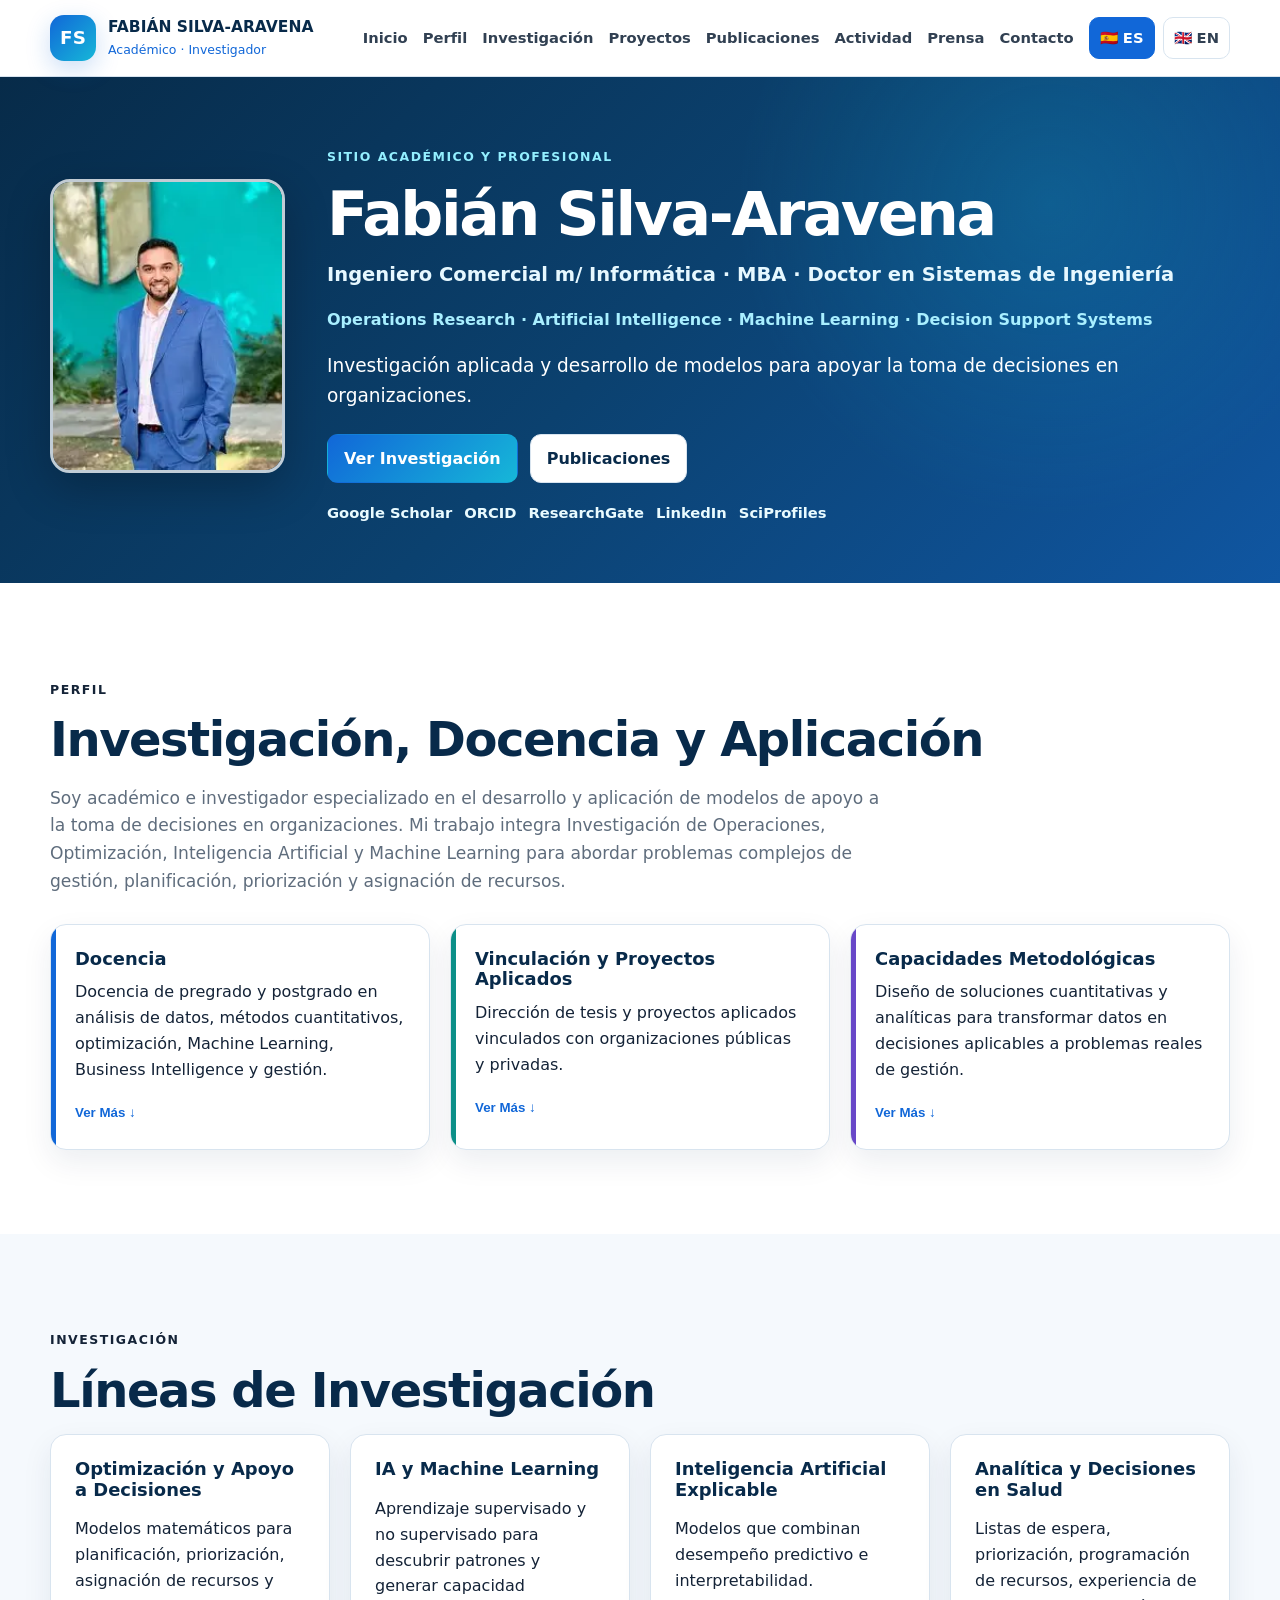
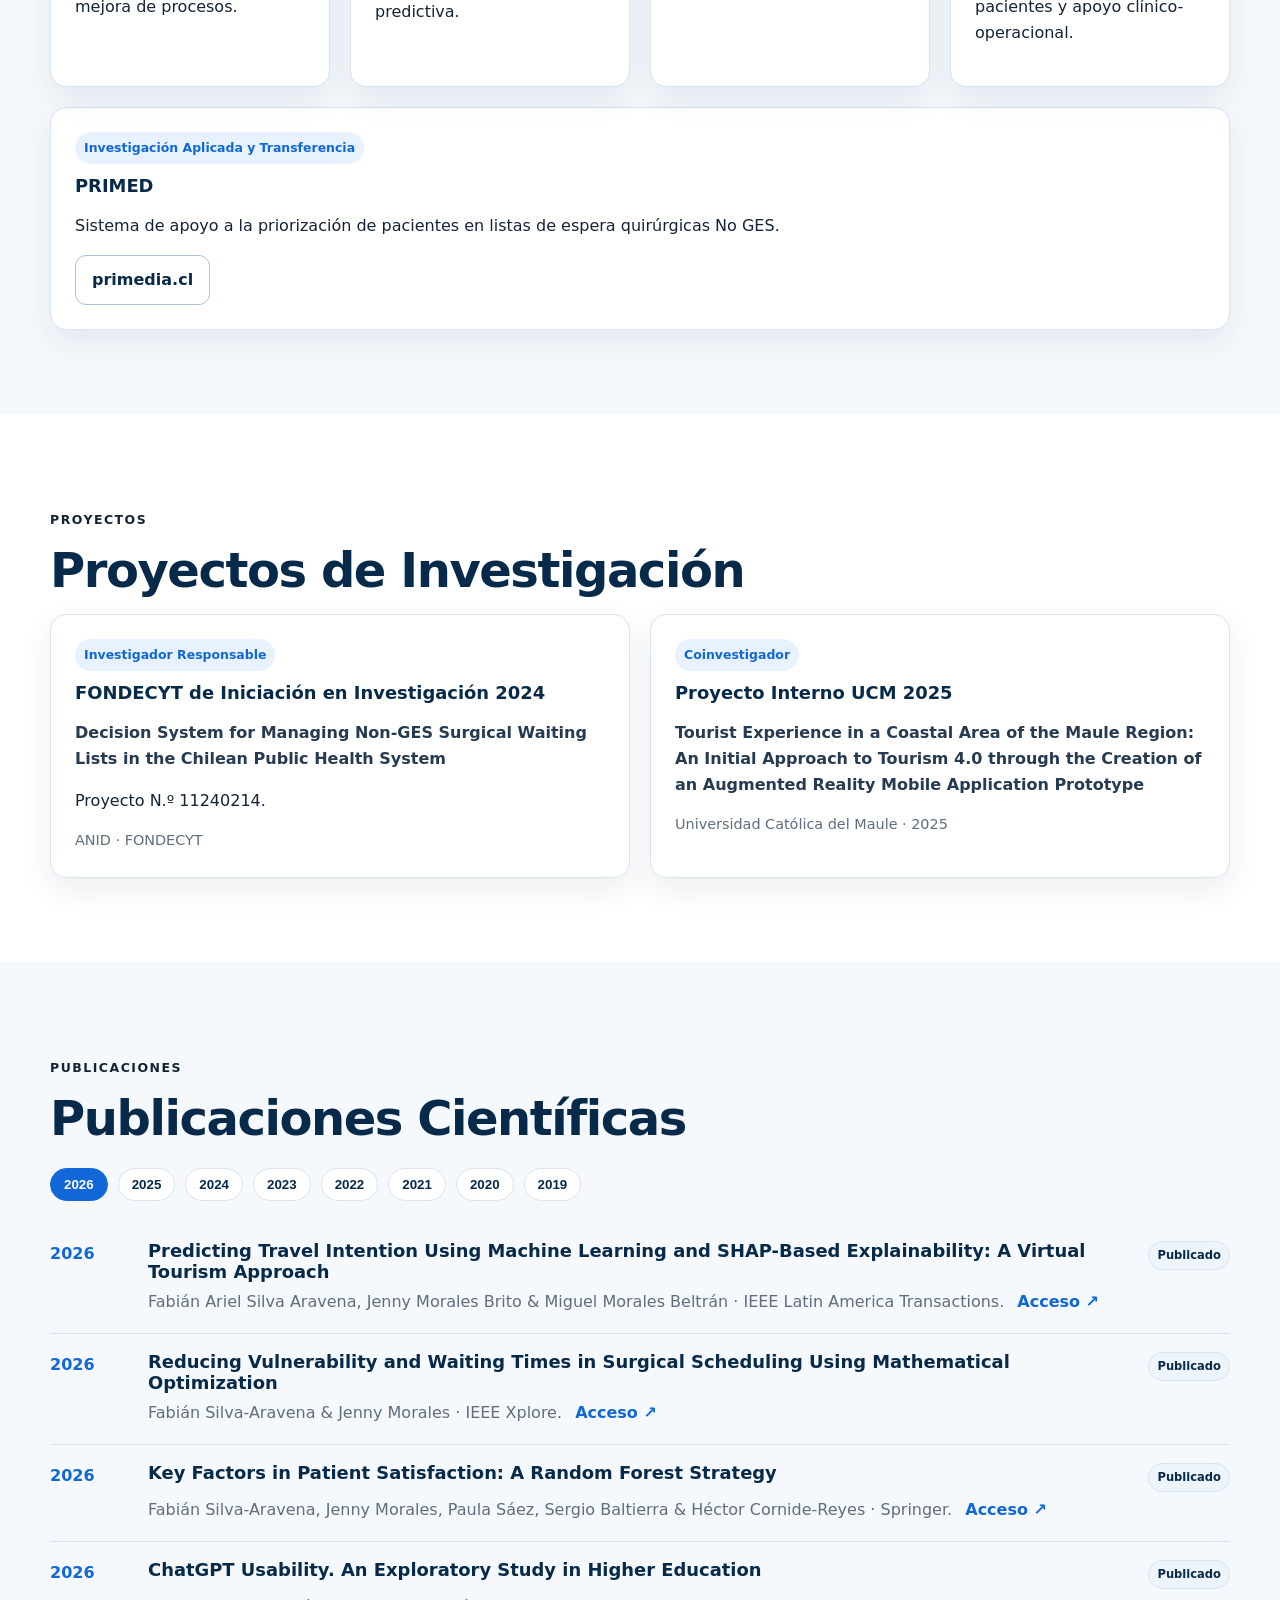
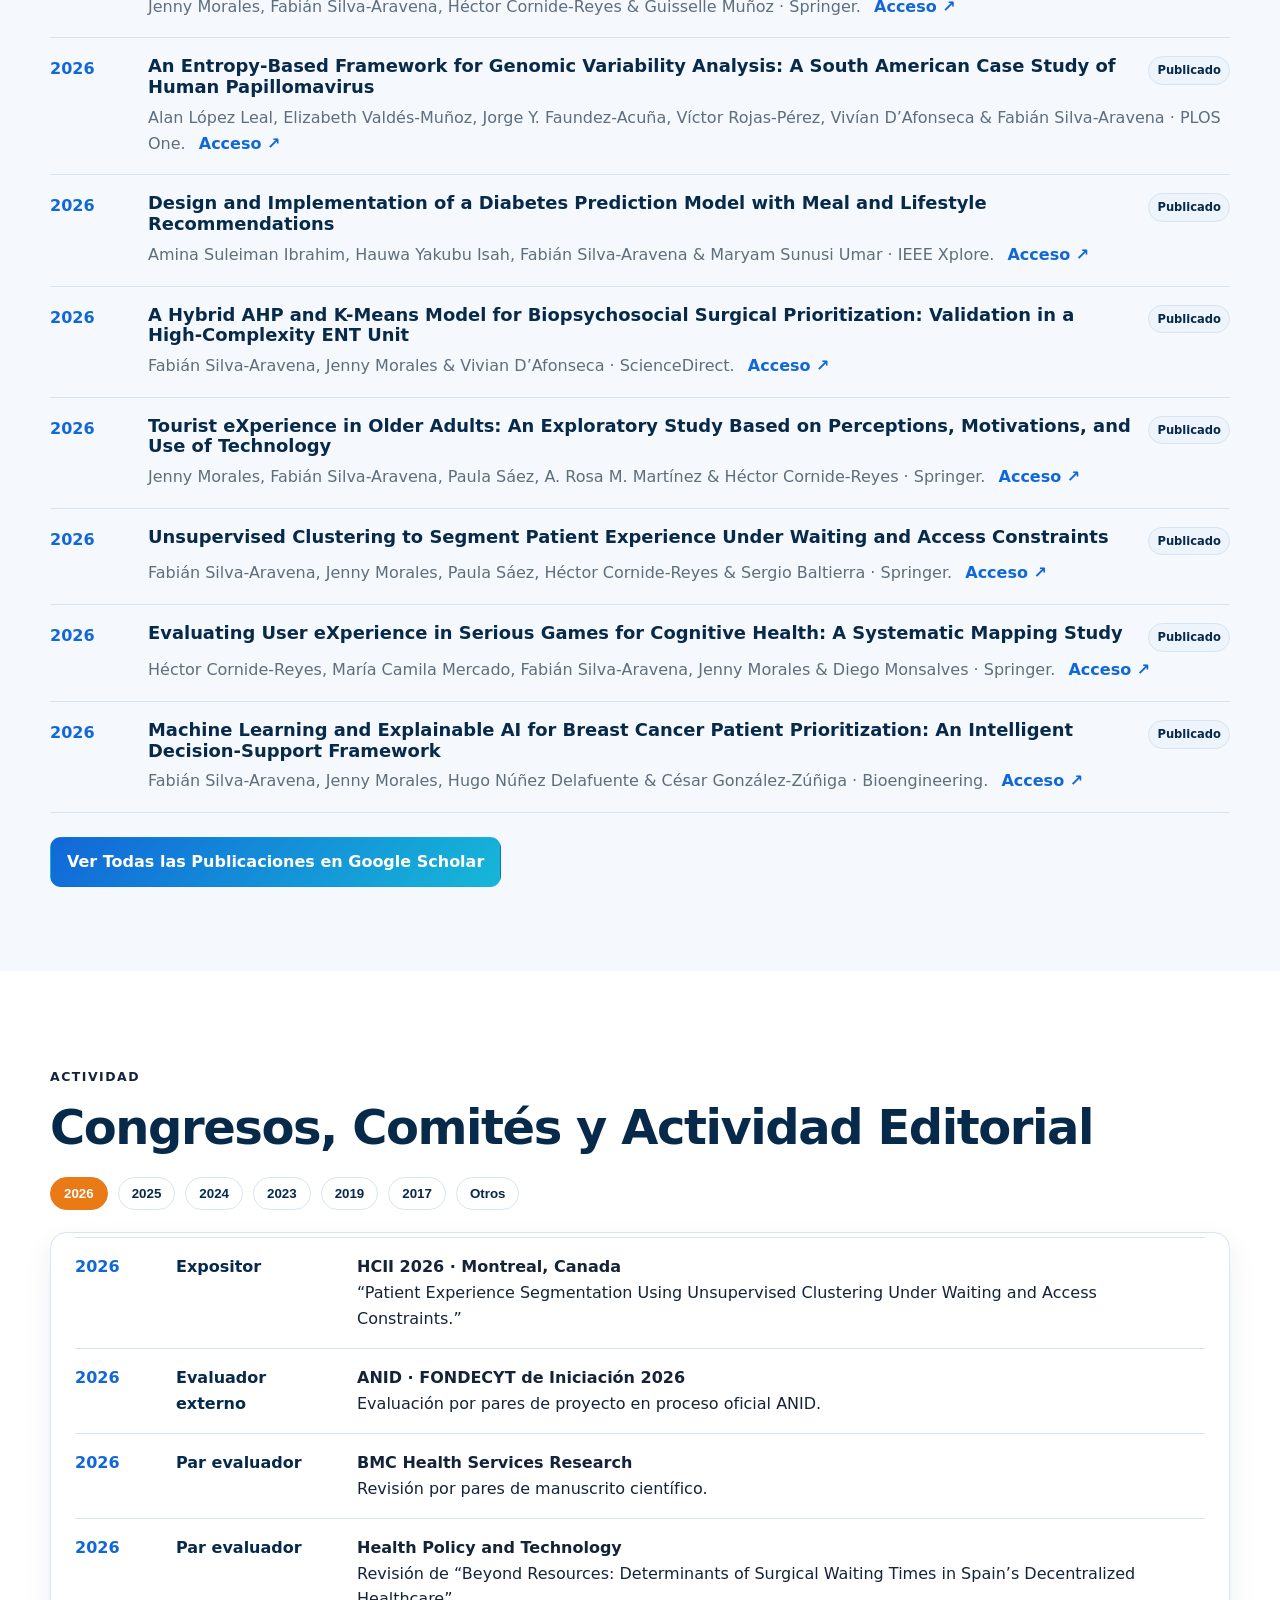
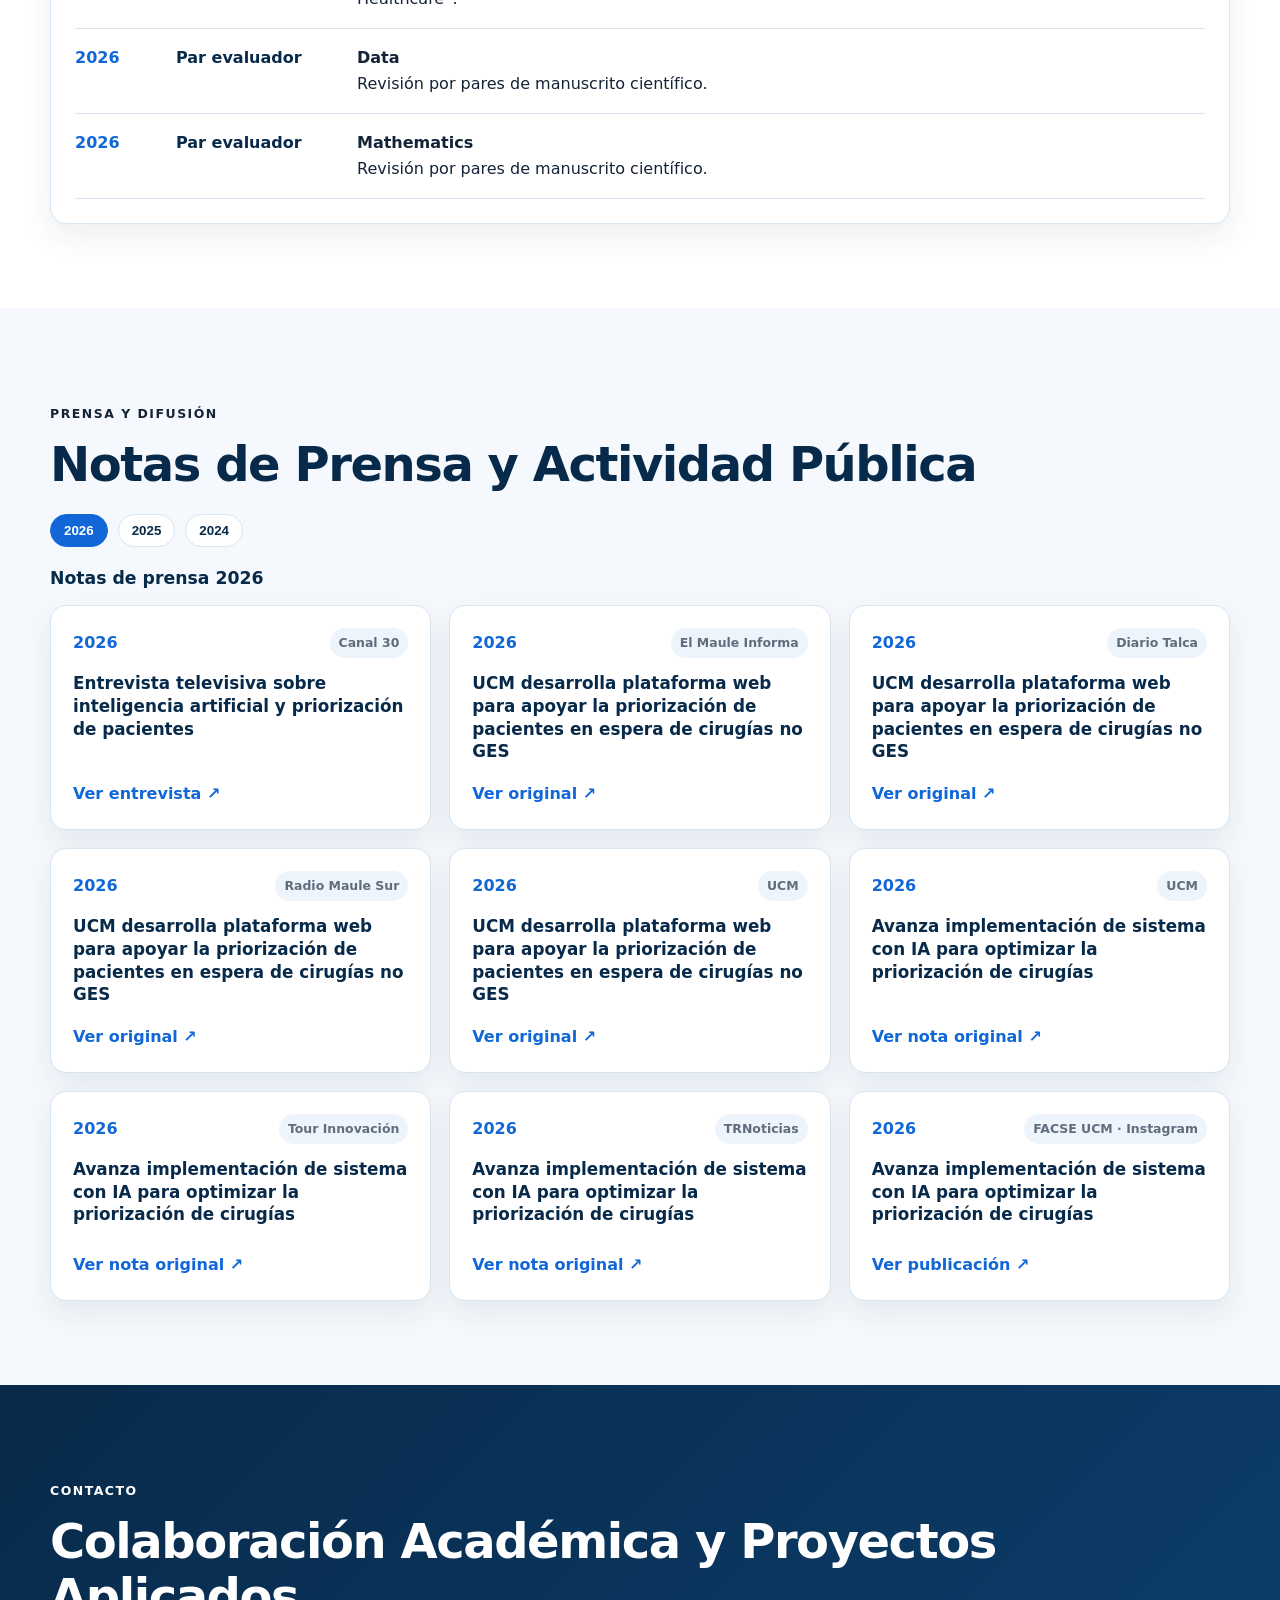
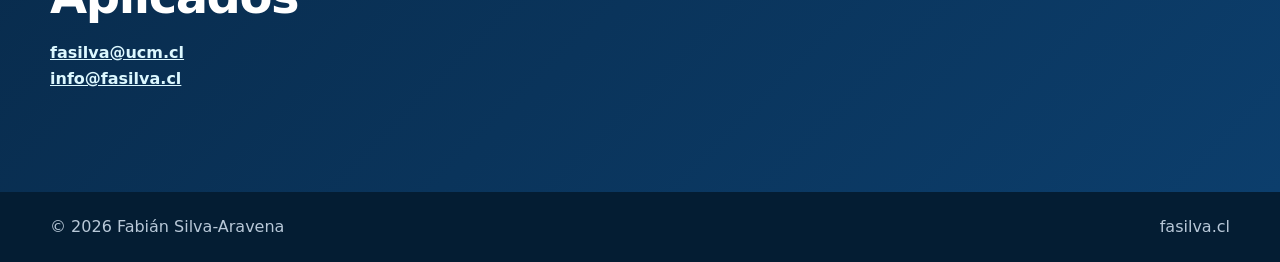
==== commit 2392d68d: "Add IEEE Latin America Transactions paper" ====
--- a/index.html
+++ b/index.html
@@ -87,7 +87,7 @@
 <div class="grid two"><article class="card"><span class="tag">Investigador Responsable</span><h3>FONDECYT de Iniciación en Investigación 2024</h3><p class="project-title">Decision System for Managing Non-GES Surgical Waiting Lists in the Chilean Public Health System</p><p>Proyecto N.º 11240214.</p><div class="meta">ANID · FONDECYT</div></article>
 <article class="card"><span class="tag">Coinvestigador</span><h3>Proyecto Interno UCM 2025</h3><p class="project-title">Tourist Experience in a Coastal Area of the Maule Region: An Initial Approach to Tourism 4.0 through the Creation of an Augmented Reality Mobile Application Prototype</p><div class="meta">Universidad Católica del Maule · 2025</div></article></div></div></section>
 <section class="section alt" id="publicaciones"><div class="container"><p class="section-kicker">Publicaciones</p><h2>Publicaciones Científicas</h2>
-<div class="pub-toolbar"><button class="year-btn active" data-year="2026">2026</button><button class="year-btn" data-year="2025">2025</button><button class="year-btn" data-year="2024">2024</button><button class="year-btn" data-year="2023">2023</button><button class="year-btn" data-year="2022">2022</button><button class="year-btn" data-year="2021">2021</button><button class="year-btn" data-year="2020">2020</button><button class="year-btn" data-year="2019">2019</button></div><div class="pub-year active" id="pub-2026">
+<div class="pub-toolbar"><button class="year-btn active" data-year="2026">2026</button><button class="year-btn" data-year="2025">2025</button><button class="year-btn" data-year="2024">2024</button><button class="year-btn" data-year="2023">2023</button><button class="year-btn" data-year="2022">2022</button><button class="year-btn" data-year="2021">2021</button><button class="year-btn" data-year="2020">2020</button><button class="year-btn" data-year="2019">2019</button></div><div class="pub-year active" id="pub-2026"><article class="publication"><div class="year">2026</div><div><div class="pub-head"><h3>Predicting Travel Intention Using Machine Learning and SHAP-Based Explainability: A Virtual Tourism Approach</h3><span class="status-badge">Publicado</span></div><p>Fabián Ariel Silva Aravena, Jenny Morales Brito &amp; Miguel Morales Beltrán · IEEE Latin America Transactions. <a class="pub-link" href="https://ieeexplore.ieee.org/abstract/document/11683315" target="_blank" rel="noopener noreferrer">Acceso ↗</a></p></div></article>
 <article class="publication"><div class="year">2026</div><div><div class="pub-head"><h3>Reducing Vulnerability and Waiting Times in Surgical Scheduling Using Mathematical Optimization</h3><span class="status-badge">Publicado</span></div><p>Fabián Silva-Aravena &amp; Jenny Morales · IEEE Xplore. <a class="pub-link" href="https://ieeexplore.ieee.org/document/11473376" rel="noopener noreferrer" target="_blank">Acceso ↗</a></p></div></article>
 <article class="publication"><div class="year">2026</div><div><div class="pub-head"><h3>Key Factors in Patient Satisfaction: A Random Forest Strategy</h3><span class="status-badge">Publicado</span></div><p>Fabián Silva-Aravena, Jenny Morales, Paula Sáez, Sergio Baltierra &amp; Héctor Cornide-Reyes · Springer. <a class="pub-link" href="https://link.springer.com/chapter/10.1007/978-3-032-12801-0_19" rel="noopener noreferrer" target="_blank">Acceso ↗</a></p></div></article>
 <article class="publication"><div class="year">2026</div><div><div class="pub-head"><h3>ChatGPT Usability. An Exploratory Study in Higher Education</h3><span class="status-badge">Publicado</span></div><p>Jenny Morales, Fabián Silva-Aravena, Héctor Cornide-Reyes &amp; Guisselle Muñoz · Springer. <a class="pub-link" href="https://link.springer.com/chapter/10.1007/978-3-032-12801-0_11" rel="noopener noreferrer" target="_blank">Acceso ↗</a></p></div></article>
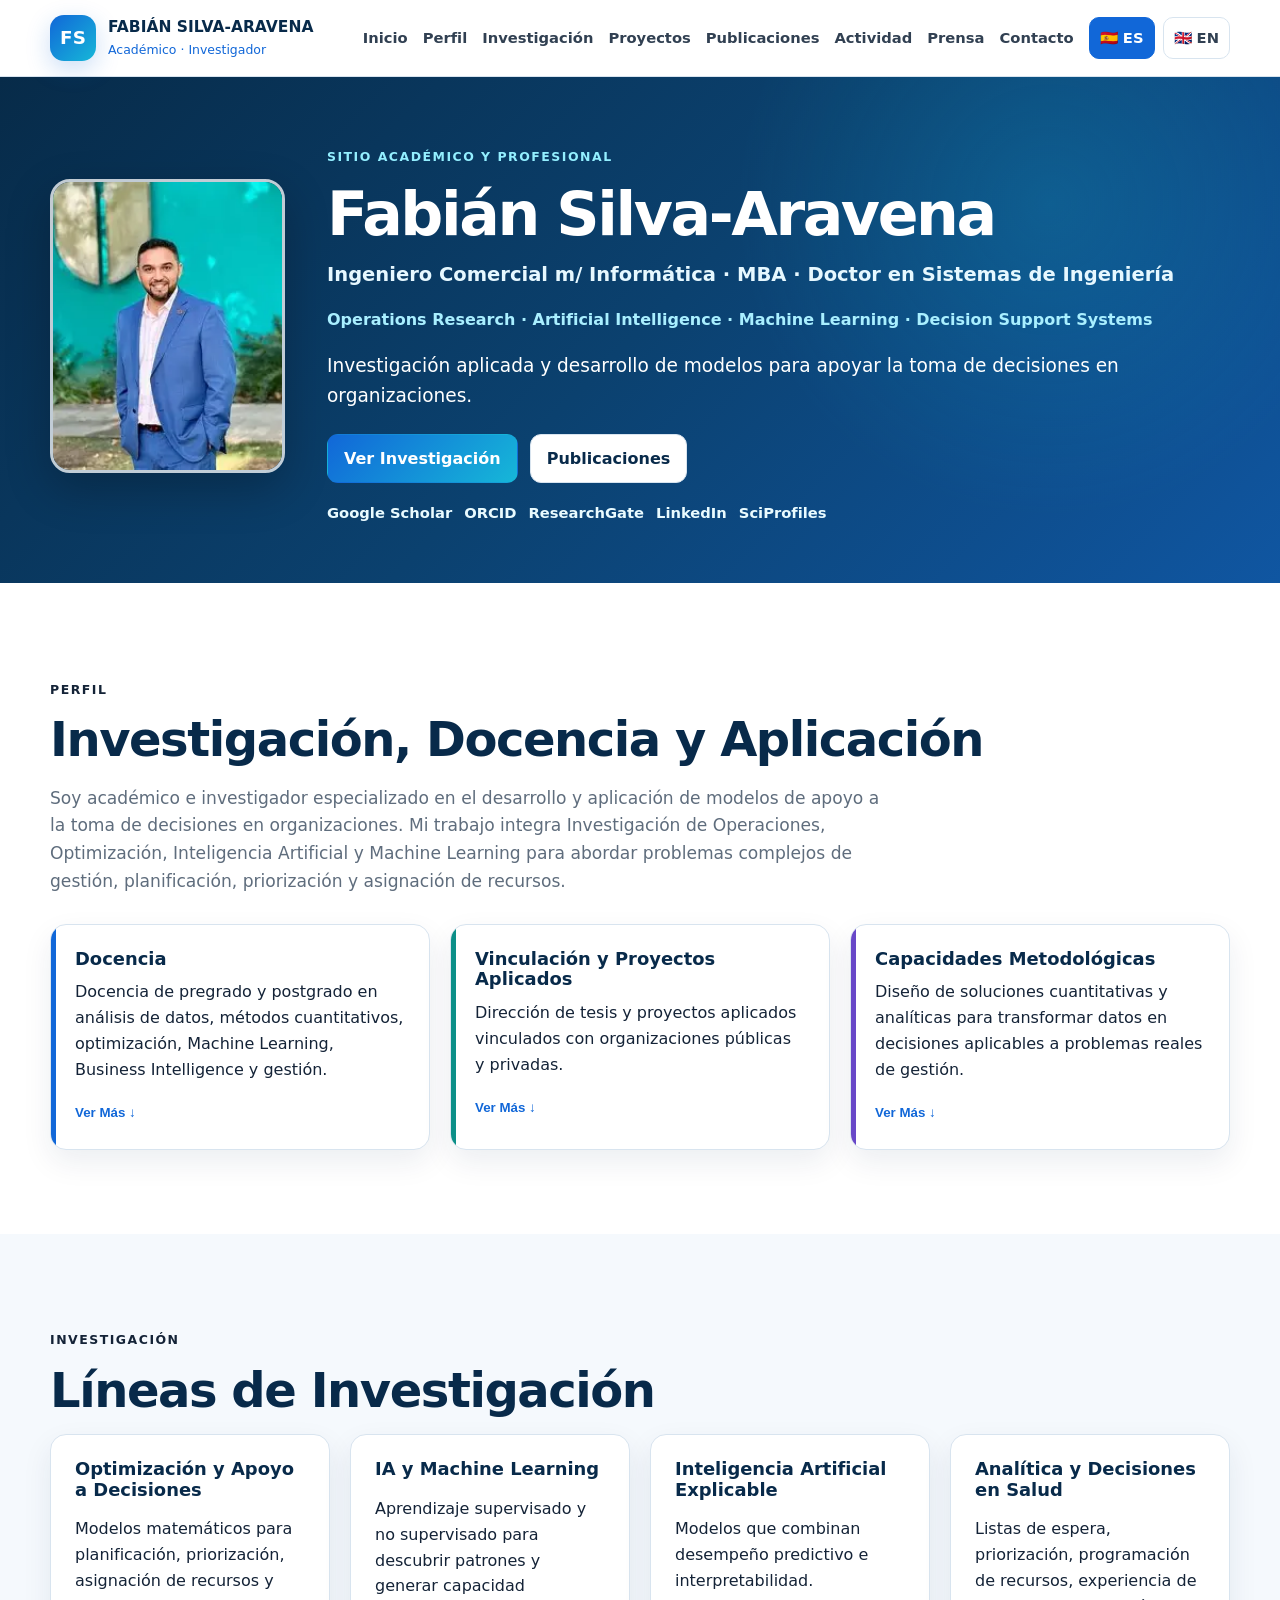
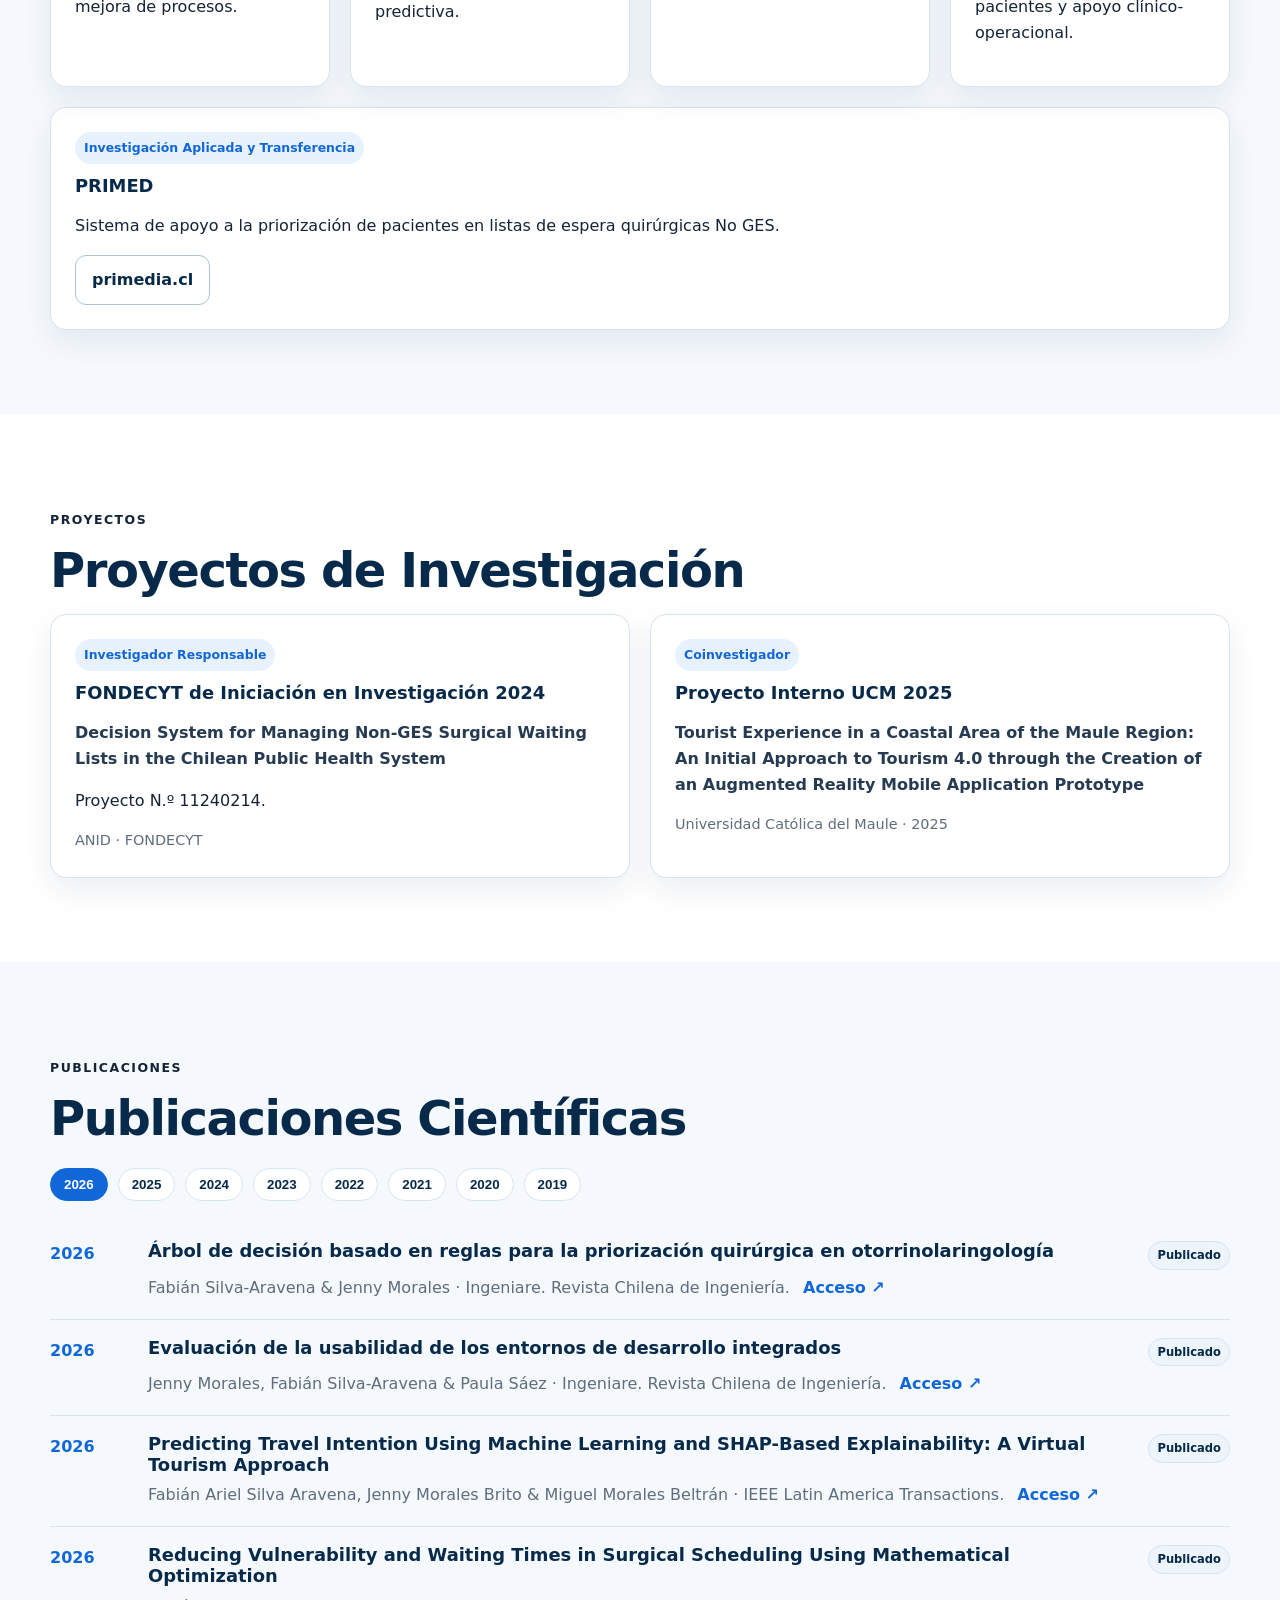
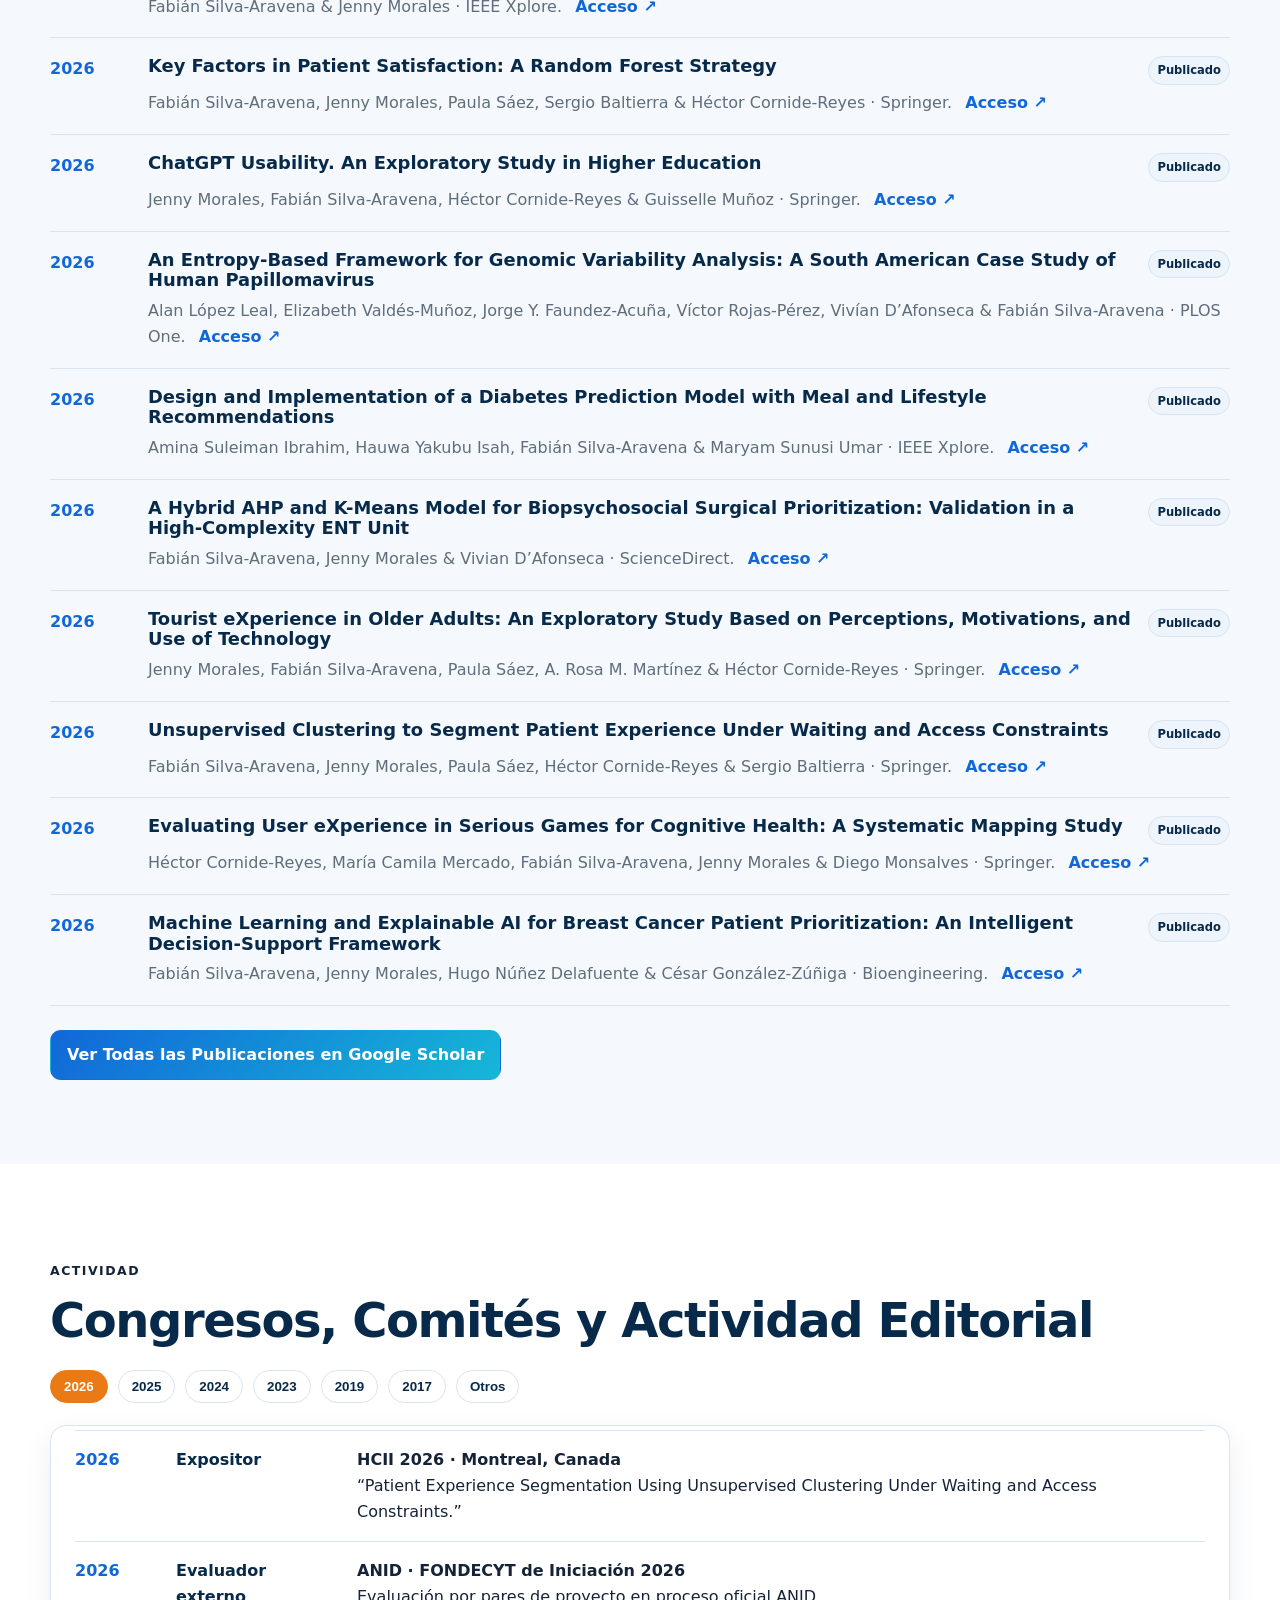
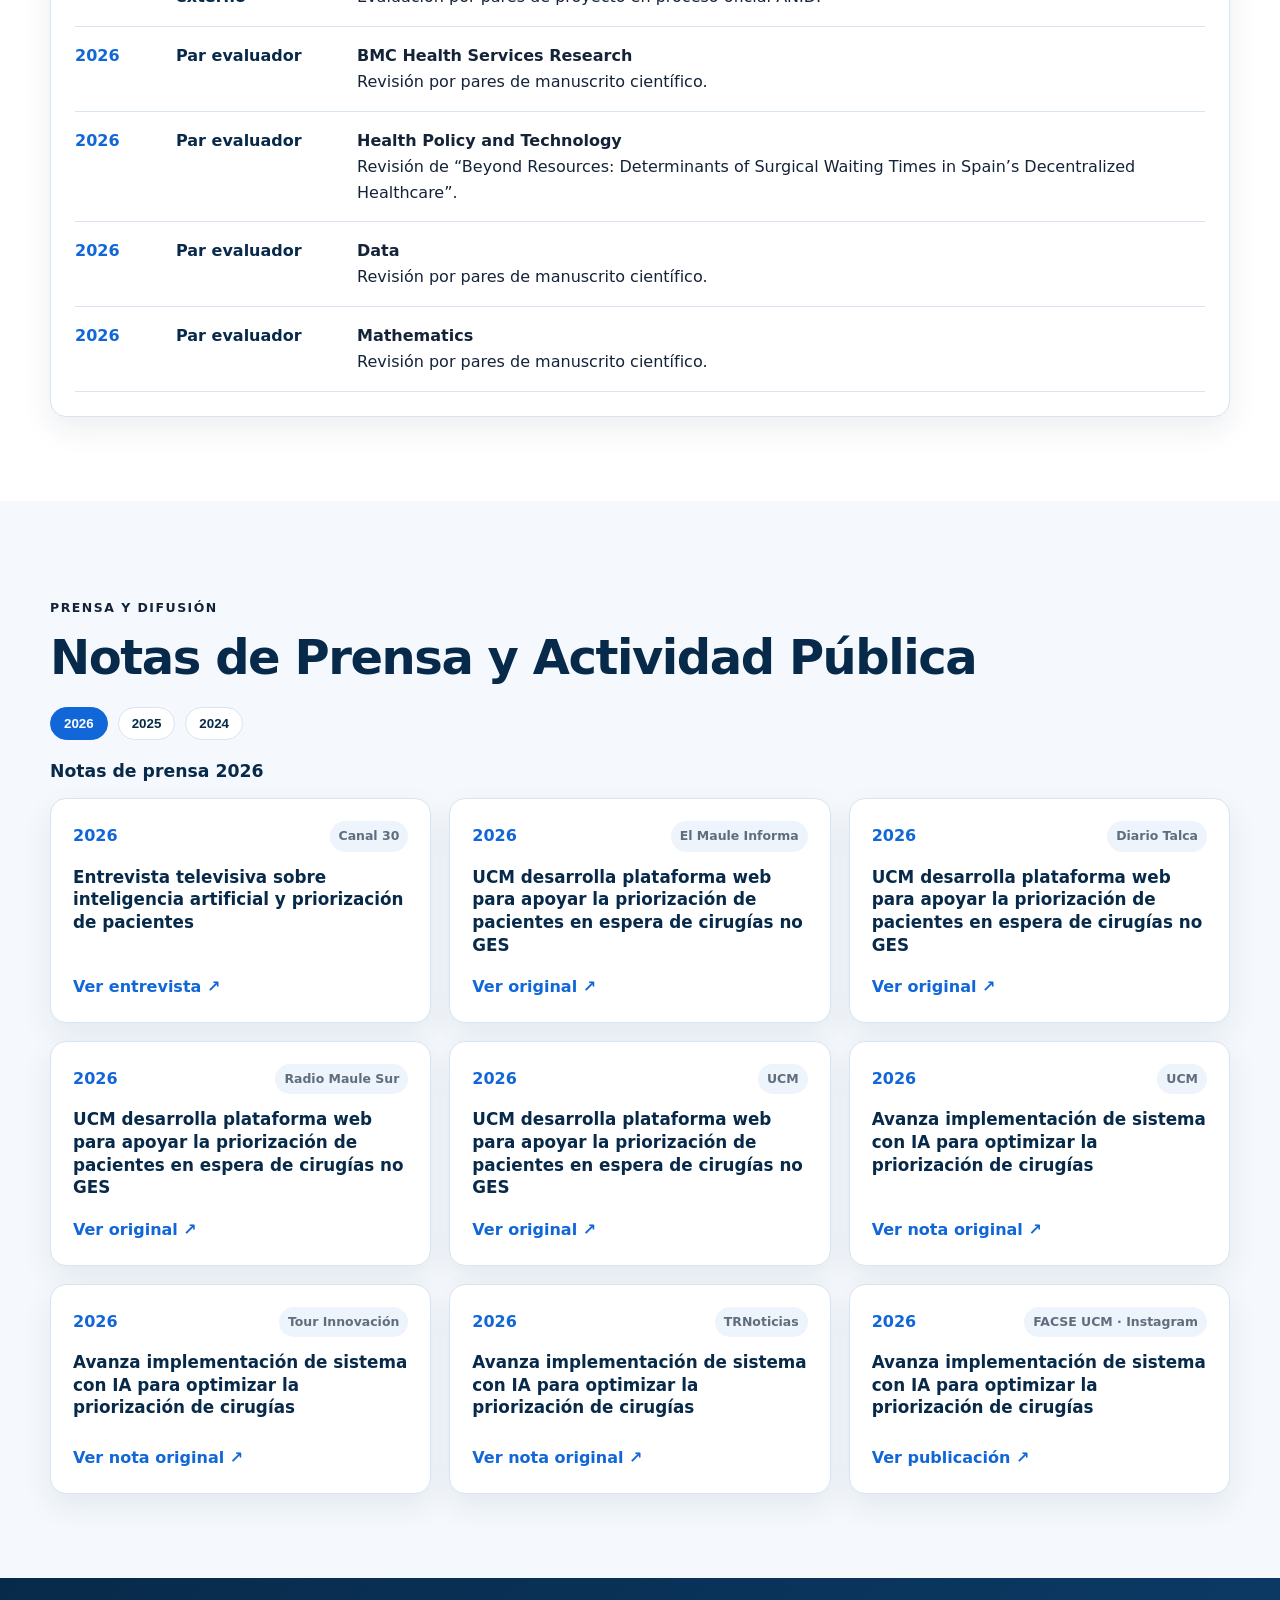
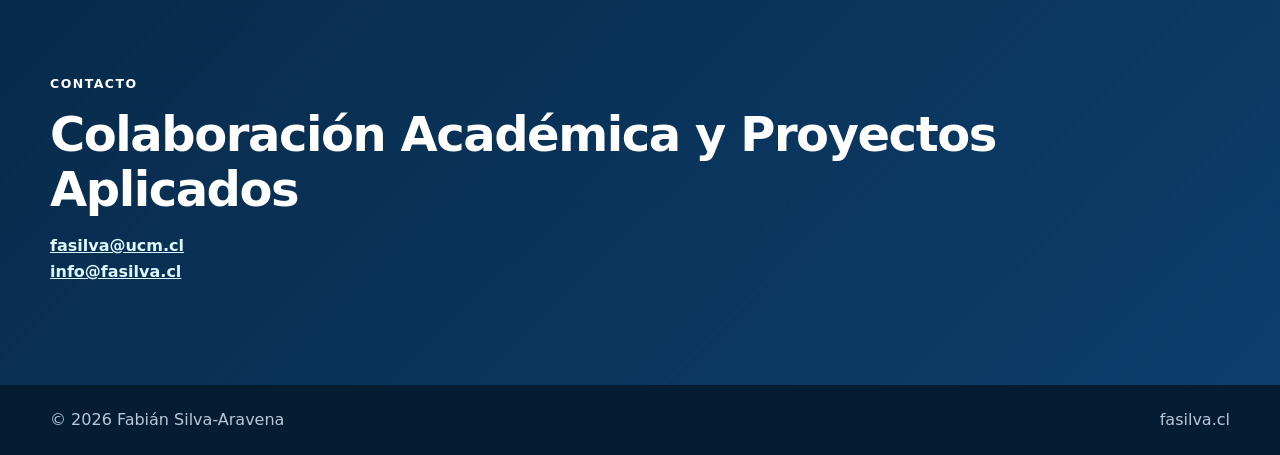
==== commit bcccaeb8: "Add two Ingeniare 2026 papers" ====
--- a/index.html
+++ b/index.html
@@ -87,7 +87,7 @@
 <div class="grid two"><article class="card"><span class="tag">Investigador Responsable</span><h3>FONDECYT de Iniciación en Investigación 2024</h3><p class="project-title">Decision System for Managing Non-GES Surgical Waiting Lists in the Chilean Public Health System</p><p>Proyecto N.º 11240214.</p><div class="meta">ANID · FONDECYT</div></article>
 <article class="card"><span class="tag">Coinvestigador</span><h3>Proyecto Interno UCM 2025</h3><p class="project-title">Tourist Experience in a Coastal Area of the Maule Region: An Initial Approach to Tourism 4.0 through the Creation of an Augmented Reality Mobile Application Prototype</p><div class="meta">Universidad Católica del Maule · 2025</div></article></div></div></section>
 <section class="section alt" id="publicaciones"><div class="container"><p class="section-kicker">Publicaciones</p><h2>Publicaciones Científicas</h2>
-<div class="pub-toolbar"><button class="year-btn active" data-year="2026">2026</button><button class="year-btn" data-year="2025">2025</button><button class="year-btn" data-year="2024">2024</button><button class="year-btn" data-year="2023">2023</button><button class="year-btn" data-year="2022">2022</button><button class="year-btn" data-year="2021">2021</button><button class="year-btn" data-year="2020">2020</button><button class="year-btn" data-year="2019">2019</button></div><div class="pub-year active" id="pub-2026"><article class="publication"><div class="year">2026</div><div><div class="pub-head"><h3>Predicting Travel Intention Using Machine Learning and SHAP-Based Explainability: A Virtual Tourism Approach</h3><span class="status-badge">Publicado</span></div><p>Fabián Ariel Silva Aravena, Jenny Morales Brito &amp; Miguel Morales Beltrán · IEEE Latin America Transactions. <a class="pub-link" href="https://ieeexplore.ieee.org/abstract/document/11683315" target="_blank" rel="noopener noreferrer">Acceso ↗</a></p></div></article>
+<div class="pub-toolbar"><button class="year-btn active" data-year="2026">2026</button><button class="year-btn" data-year="2025">2025</button><button class="year-btn" data-year="2024">2024</button><button class="year-btn" data-year="2023">2023</button><button class="year-btn" data-year="2022">2022</button><button class="year-btn" data-year="2021">2021</button><button class="year-btn" data-year="2020">2020</button><button class="year-btn" data-year="2019">2019</button></div><div class="pub-year active" id="pub-2026"><article class="publication"><div class="year">2026</div><div><div class="pub-head"><h3>Árbol de decisión basado en reglas para la priorización quirúrgica en otorrinolaringología</h3><span class="status-badge">Publicado</span></div><p>Fabián Silva-Aravena &amp; Jenny Morales · Ingeniare. Revista Chilena de Ingeniería. <a class="pub-link" href="https://ingeniare.uta.cl/index.php/inge/article/view/2531" target="_blank" rel="noopener noreferrer">Acceso ↗</a></p></div></article><article class="publication"><div class="year">2026</div><div><div class="pub-head"><h3>Evaluación de la usabilidad de los entornos de desarrollo integrados</h3><span class="status-badge">Publicado</span></div><p>Jenny Morales, Fabián Silva-Aravena &amp; Paula Sáez · Ingeniare. Revista Chilena de Ingeniería. <a class="pub-link" href="https://ingeniare.uta.cl/index.php/inge/article/view/2517" target="_blank" rel="noopener noreferrer">Acceso ↗</a></p></div></article><article class="publication"><div class="year">2026</div><div><div class="pub-head"><h3>Predicting Travel Intention Using Machine Learning and SHAP-Based Explainability: A Virtual Tourism Approach</h3><span class="status-badge">Publicado</span></div><p>Fabián Ariel Silva Aravena, Jenny Morales Brito &amp; Miguel Morales Beltrán · IEEE Latin America Transactions. <a class="pub-link" href="https://ieeexplore.ieee.org/abstract/document/11683315" target="_blank" rel="noopener noreferrer">Acceso ↗</a></p></div></article>
 <article class="publication"><div class="year">2026</div><div><div class="pub-head"><h3>Reducing Vulnerability and Waiting Times in Surgical Scheduling Using Mathematical Optimization</h3><span class="status-badge">Publicado</span></div><p>Fabián Silva-Aravena &amp; Jenny Morales · IEEE Xplore. <a class="pub-link" href="https://ieeexplore.ieee.org/document/11473376" rel="noopener noreferrer" target="_blank">Acceso ↗</a></p></div></article>
 <article class="publication"><div class="year">2026</div><div><div class="pub-head"><h3>Key Factors in Patient Satisfaction: A Random Forest Strategy</h3><span class="status-badge">Publicado</span></div><p>Fabián Silva-Aravena, Jenny Morales, Paula Sáez, Sergio Baltierra &amp; Héctor Cornide-Reyes · Springer. <a class="pub-link" href="https://link.springer.com/chapter/10.1007/978-3-032-12801-0_19" rel="noopener noreferrer" target="_blank">Acceso ↗</a></p></div></article>
 <article class="publication"><div class="year">2026</div><div><div class="pub-head"><h3>ChatGPT Usability. An Exploratory Study in Higher Education</h3><span class="status-badge">Publicado</span></div><p>Jenny Morales, Fabián Silva-Aravena, Héctor Cornide-Reyes &amp; Guisselle Muñoz · Springer. <a class="pub-link" href="https://link.springer.com/chapter/10.1007/978-3-032-12801-0_11" rel="noopener noreferrer" target="_blank">Acceso ↗</a></p></div></article>
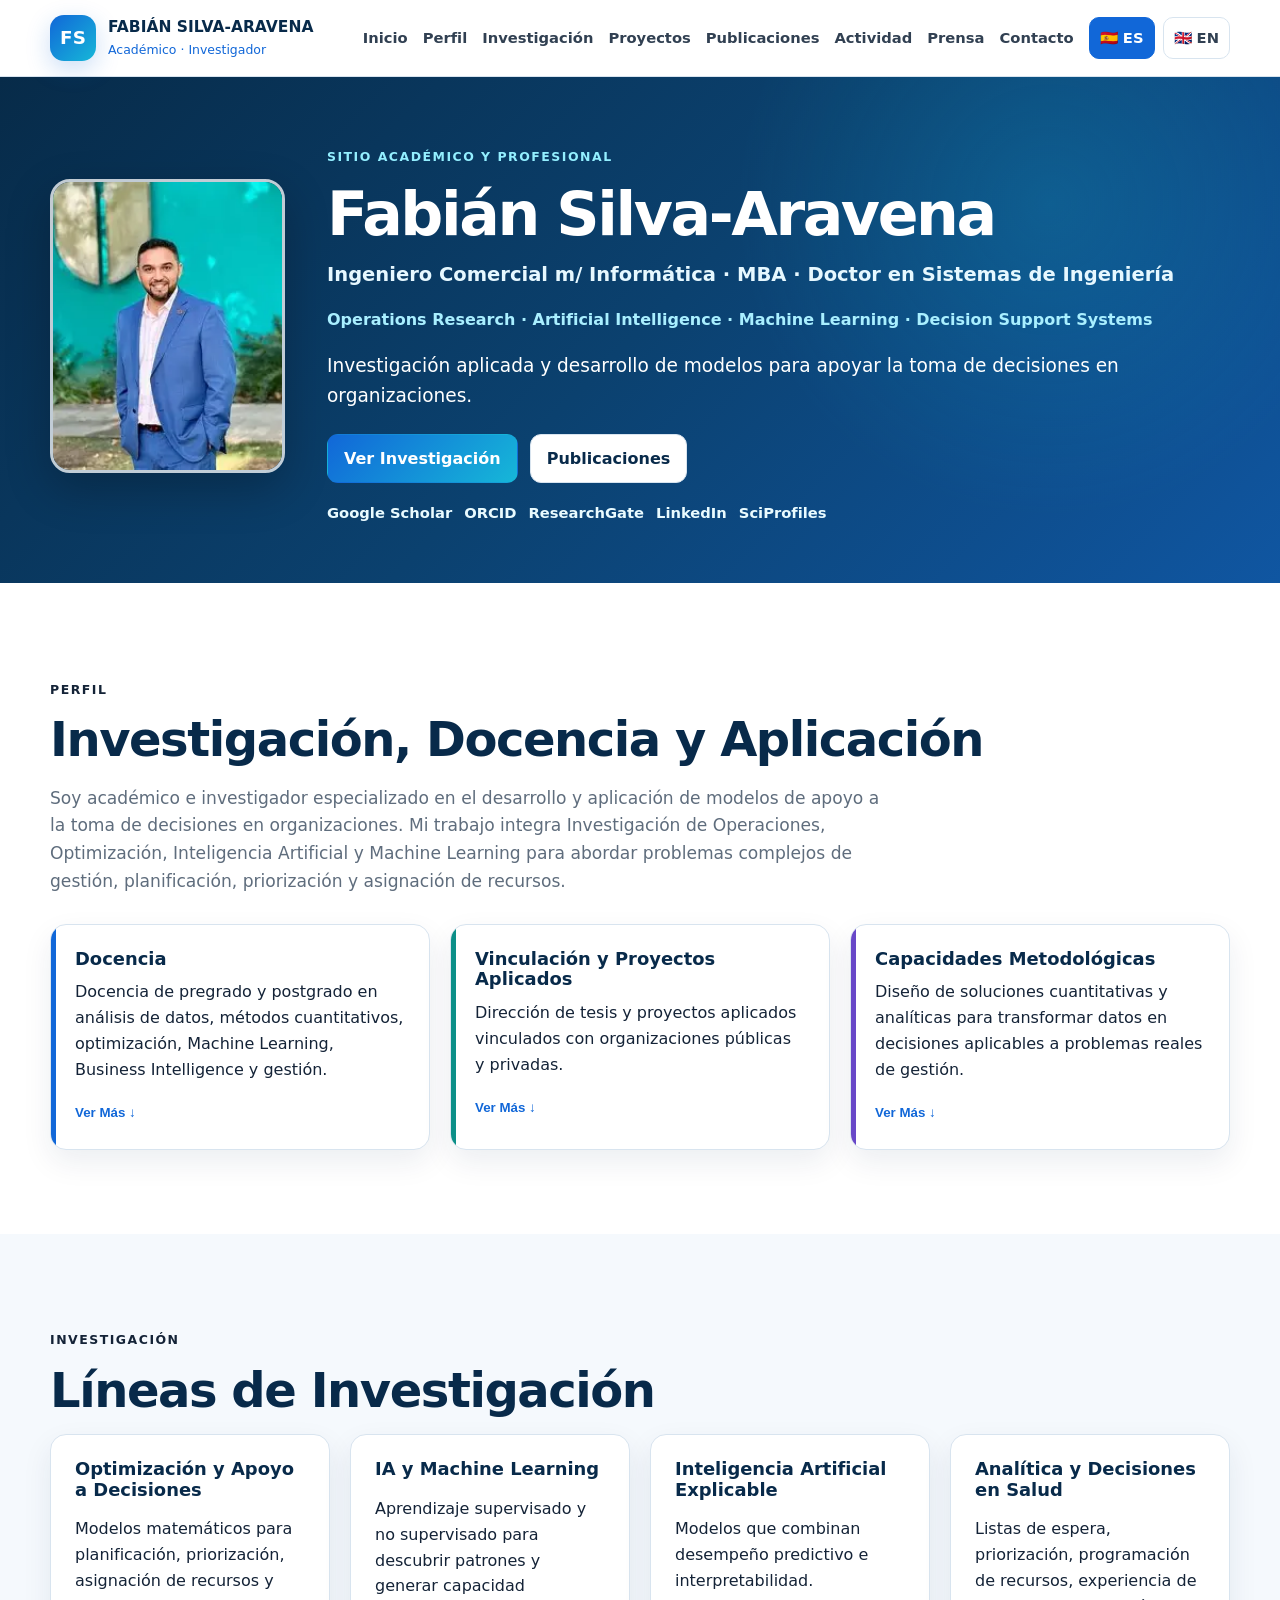
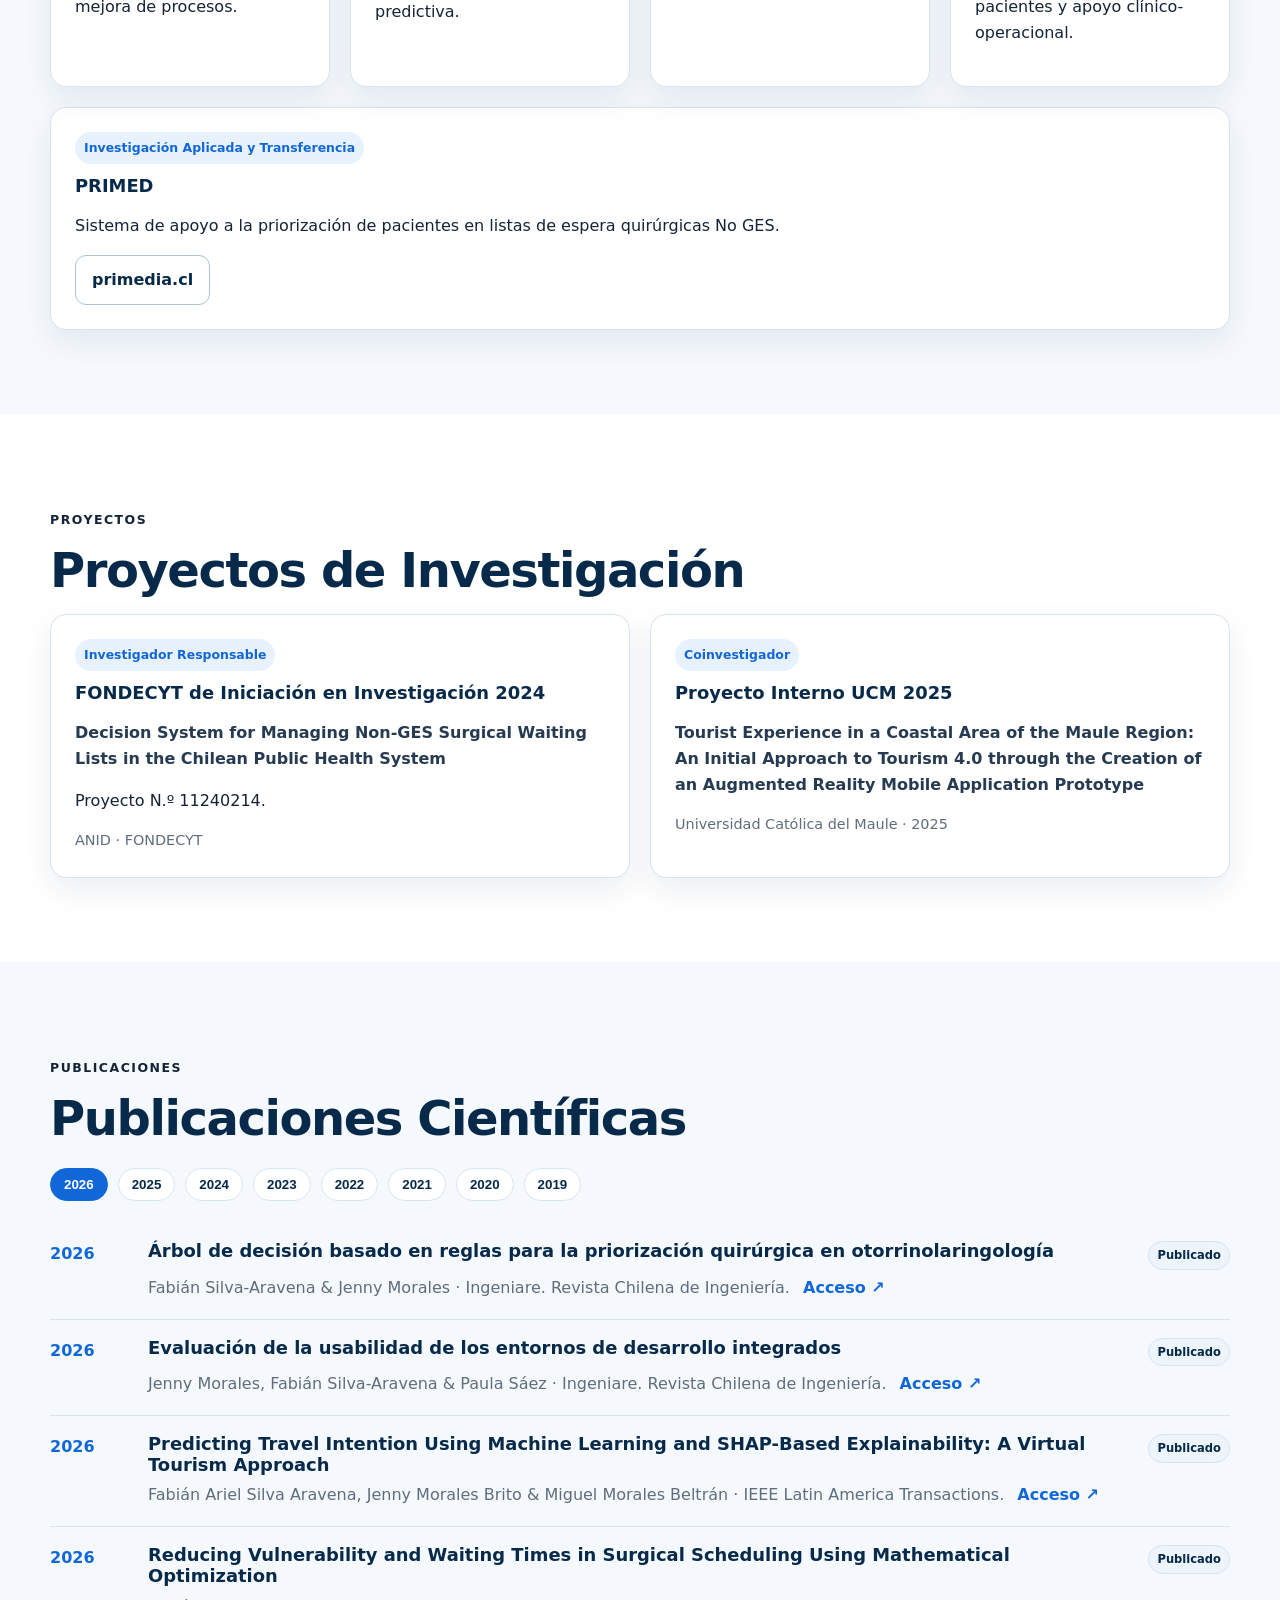
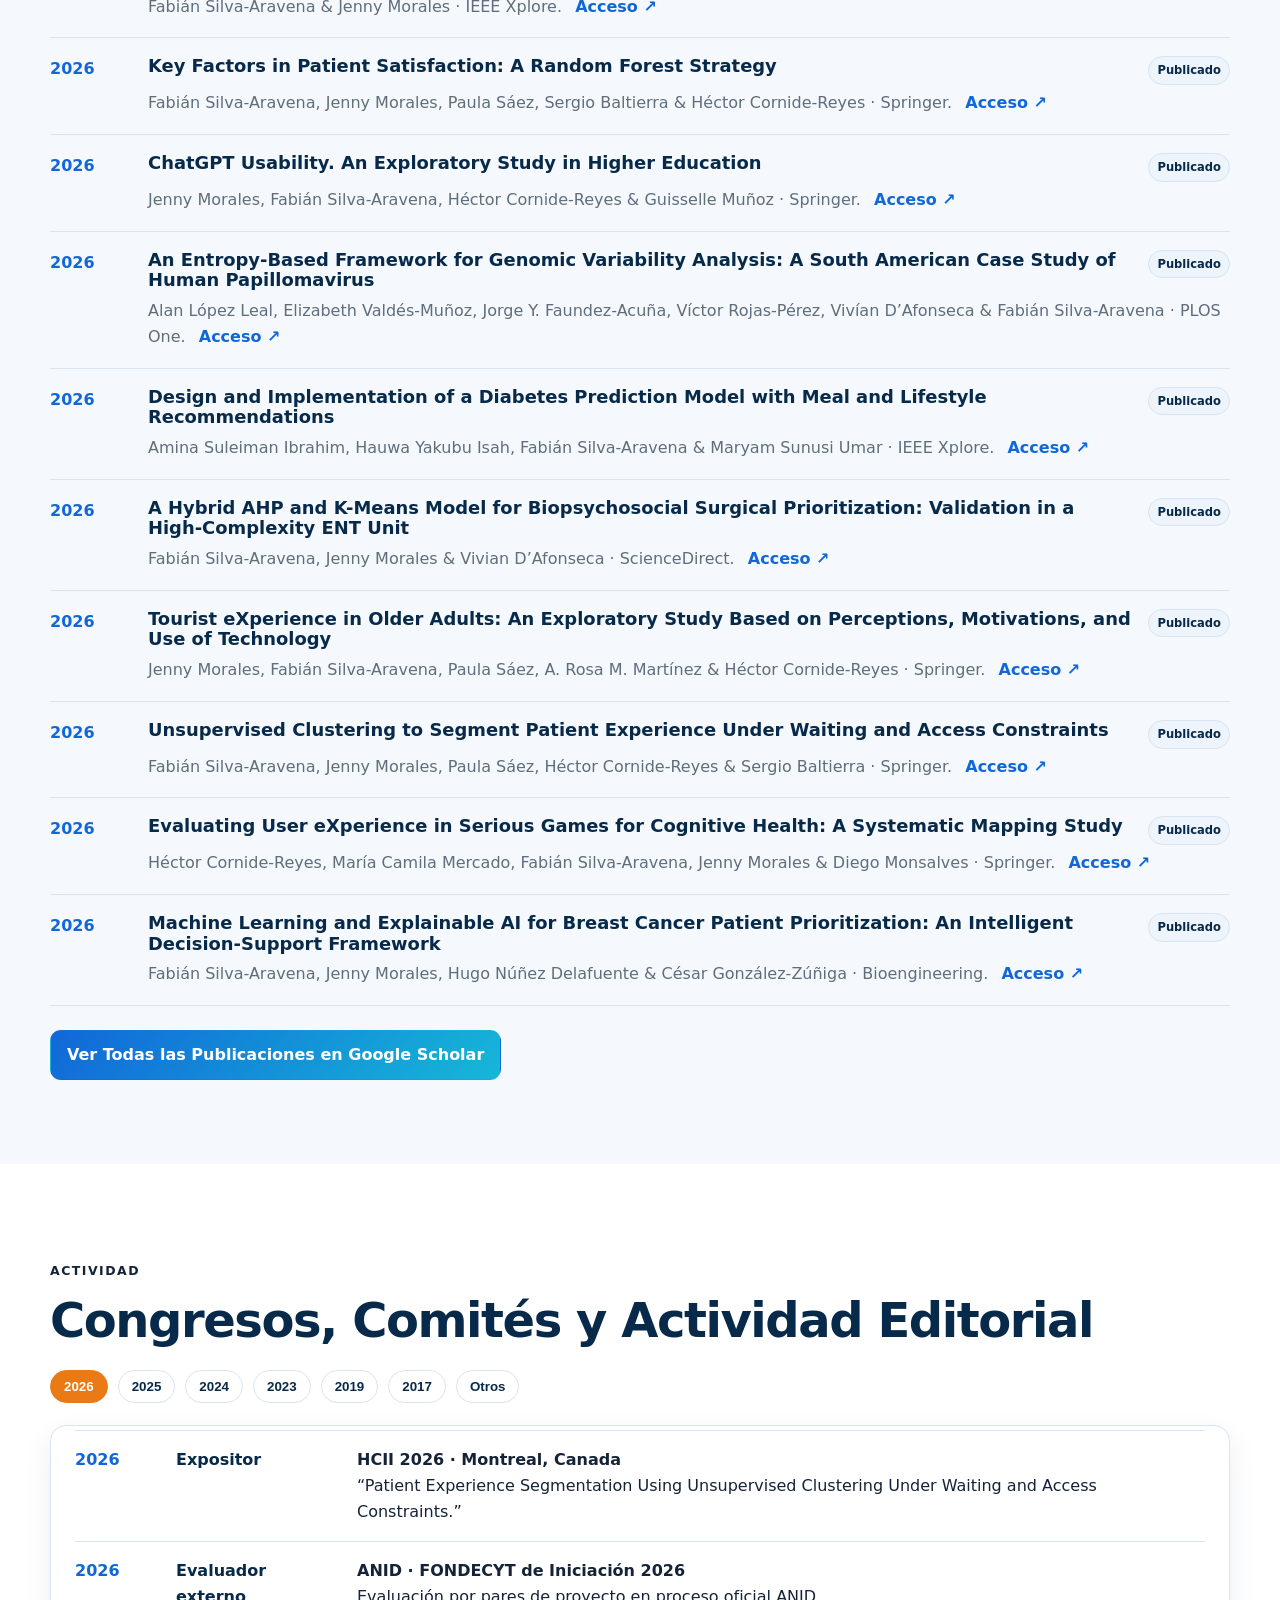
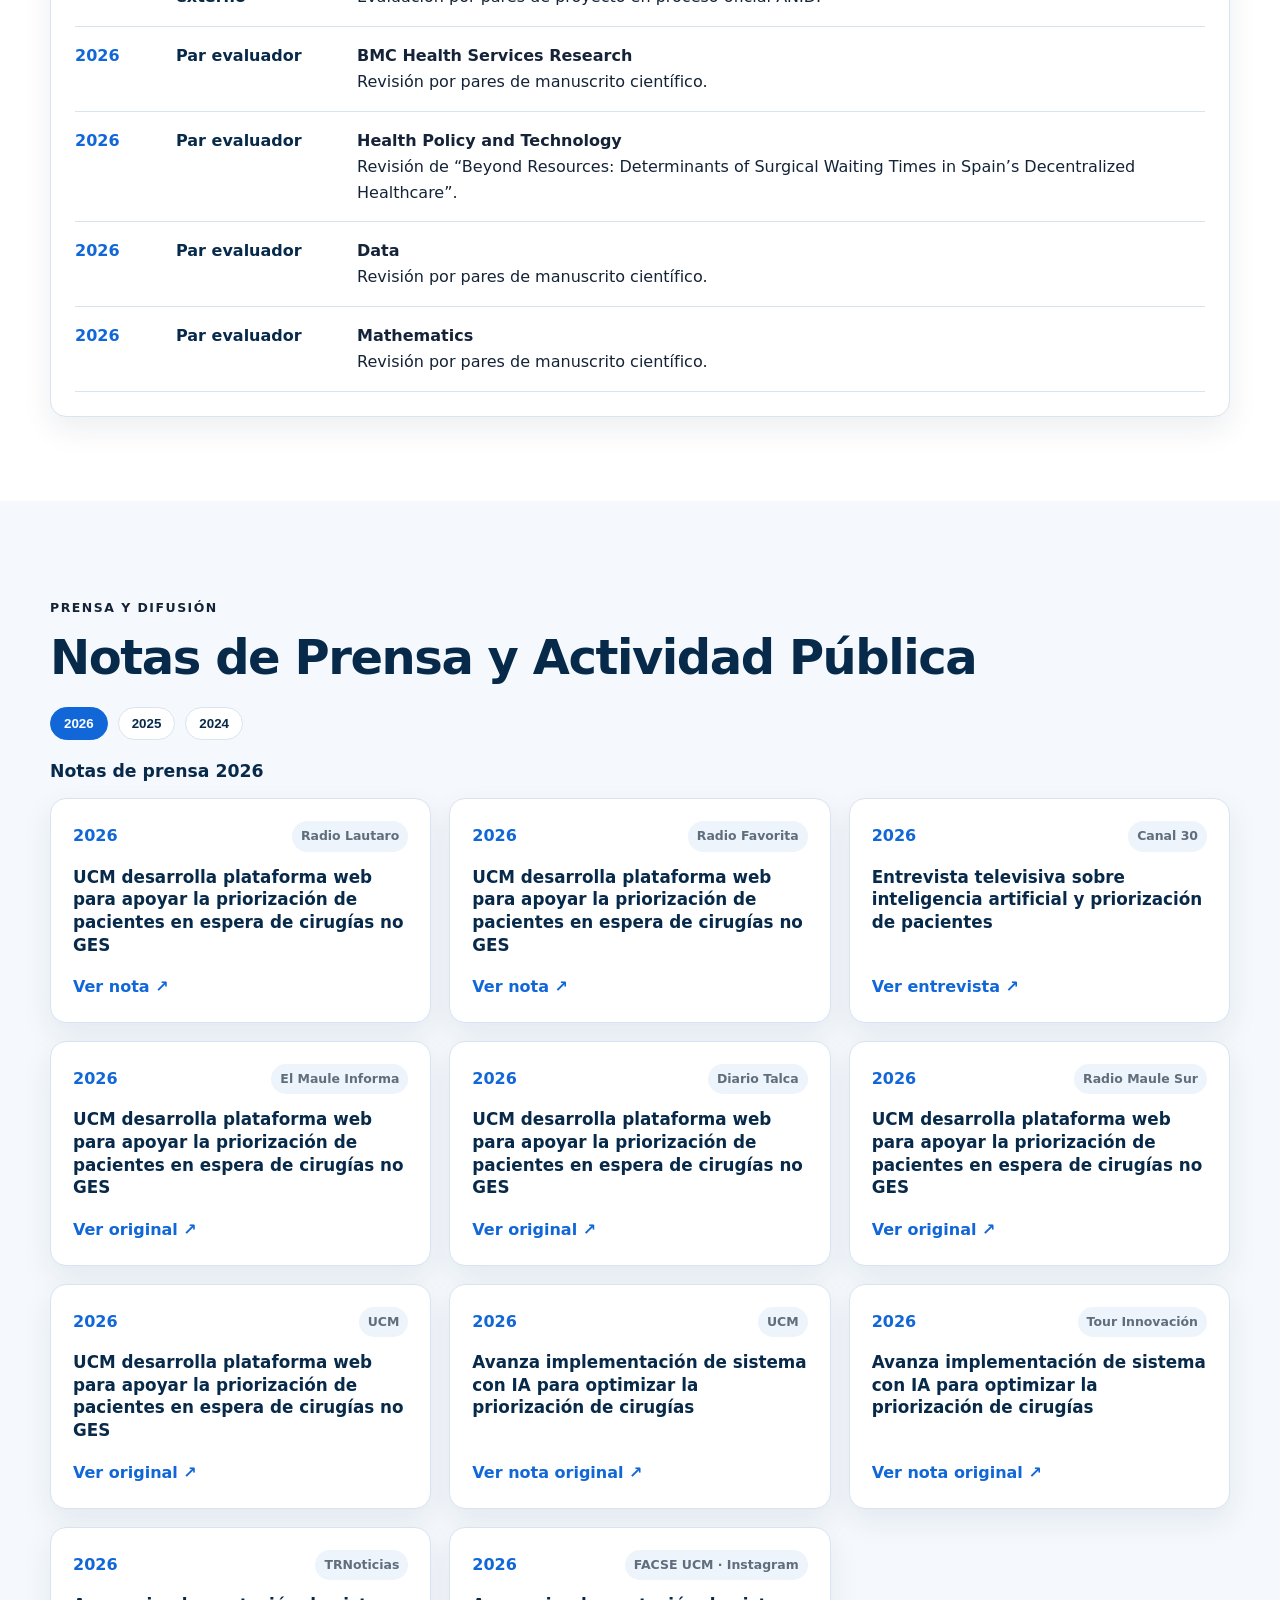
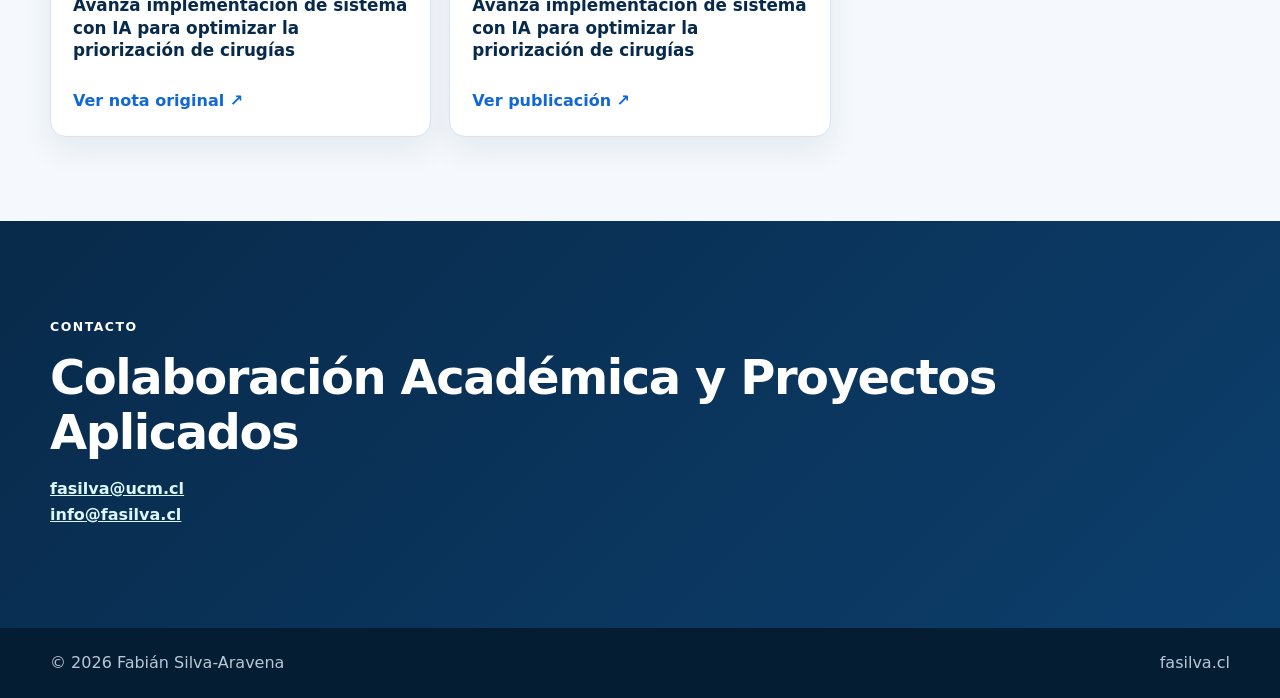
==== commit efa102d9: "Add new press coverage" ====
--- a/index.html
+++ b/index.html
@@ -106,7 +106,7 @@
 <div class="card activity-full"><div class="activity-list"><div class="activity-year active" id="activity-2026"><div class="activity-item"><span class="yr">2026</span><span class="role">Expositor</span><div><strong>HCII 2026 · Montreal, Canada</strong><br/>“Patient Experience Segmentation Using Unsupervised Clustering Under Waiting and Access Constraints.”</div></div><div class="activity-item"><span class="yr">2026</span><span class="role">Evaluador externo</span><div><strong>ANID · FONDECYT de Iniciación 2026</strong><br/>Evaluación por pares de proyecto en proceso oficial ANID.</div></div><div class="activity-item"><span class="yr">2026</span><span class="role">Par evaluador</span><div><strong>BMC Health Services Research</strong><br/>Revisión por pares de manuscrito científico.</div></div><div class="activity-item"><span class="yr">2026</span><span class="role">Par evaluador</span><div><strong>Health Policy and Technology</strong><br/>Revisión de “Beyond Resources: Determinants of Surgical Waiting Times in Spain’s Decentralized Healthcare”.</div></div><div class="activity-item"><span class="yr">2026</span><span class="role">Par evaluador</span><div><strong>Data</strong><br/>Revisión por pares de manuscrito científico.</div></div><div class="activity-item"><span class="yr">2026</span><span class="role">Par evaluador</span><div><strong>Mathematics</strong><br/>Revisión por pares de manuscrito científico.</div></div></div><div class="activity-year" id="activity-2025"><div class="activity-item"><span class="yr">2025</span><span class="role">Evaluador externo</span><div><strong>ANID · FONDECYT de Iniciación 2025</strong><br/>Evaluación por pares de proyecto en proceso oficial ANID.</div></div><div class="activity-item"><span class="yr">2025</span><span class="role">Expositor</span><div><strong>2025 IEEE International Conference on Emerging Innovation and Digital Technology (ICEIDT)</strong><br/>“Reducing Vulnerability and Waiting Times in Surgical Scheduling Using Mathematical Optimization.”</div></div><div class="activity-item"><span class="yr">2025</span><span class="role">Expositor</span><div><strong>XVI INFONOR 2025</strong><br/>“Rule-Based Decision Tree for Surgical Priorization in Otolaringology.”</div></div><div class="activity-item"><span class="yr">2025</span><span class="role">Expositor</span><div><strong>Conferencias CLEI, JCC, CHILECON 2025</strong><br/>“Reducing Waiting Times to Improve Patient Satisfaction: A Hybrid Strategy for Decision Support Management.” Track: Lo mejor de lo nuestro.</div></div><div class="activity-item"><span class="yr">2025</span><span class="role">Expositor</span><div><strong>HCI INTERNATIONAL 2025 · Gothenburg, Sweden</strong><br/>“Key Factors in Patient Satisfaction: A Random Forest Strategy.”</div></div><div class="activity-item"><span class="yr">2025</span><span class="role">Comité Científico</span><div><strong>2025 IEEE International Conference on Emerging Innovation and Digital Technology (ICEIDT)</strong><br/>Revisor de artículos.</div></div><div class="activity-item"><span class="yr">2025</span><span class="role">Comité Científico</span><div><strong>XVI INFONOR 2025</strong><br/>Revisor de artículos.</div></div><div class="activity-item"><span class="yr">2025</span><span class="role">Comité Científico</span><div><strong>Conferencias CLEI, JCC, CHILECON 2025</strong><br/>Revisor de artículos.</div></div><div class="activity-item"><span class="yr">2025</span><span class="role">Chair</span><div><strong>Conferencias CLEI, JCC, CHILECON 2025</strong><br/>Participación como Chair.</div></div><div class="activity-item"><span class="yr">2025</span><span class="role">Par evaluador</span><div><strong>Sensors</strong><br/>Revisión de “Clinical Validation of a Video-Otoscopy-Based Medical Device for the Remote Diagnosis of Ear Complaints”.</div></div><div class="activity-item"><span class="yr">2025</span><span class="role">Par evaluador</span><div><strong>Sensors</strong><br/>Revisión de “A Comparative Analysis of IoT Machine Learning Methods for Effective Diabetes Prediction”.</div></div><div class="activity-item"><span class="yr">2025</span><span class="role">Par evaluador</span><div><strong>Systems</strong><br/>Revisión de “A Multi-Objective Simulation–Optimization Framework for Emergency Department Efficiency Using RSM and Goal Programming”.</div></div><div class="activity-item"><span class="yr">2025</span><span class="role">Par evaluador</span><div><strong>Applied Sciences</strong><br/>Revisión de “Machine Learning in Clinical Decision Making: Algorithmic Challenges, Data Limitations and Multidisciplinary Perspectives”.</div></div><div class="activity-item"><span class="yr">2025</span><span class="role">Guest Editor</span><div><strong>Sustainability</strong><br/>Special Issue: “Service Experience and Servicescape in Sustainable Consumption”.</div></div></div><div class="activity-year" id="activity-2024"><div class="activity-item"><span class="yr">2024</span><span class="role">Expositor</span><div><strong>HCI International · Washington D.C., USA · Washington Hilton Hotel</strong><br/>“Use of Artificial Intelligence as a Mechanism to Evaluate Costumer Experience. Literature Review.”</div></div><div class="activity-item"><span class="yr">2024</span><span class="role">Charla Magistral</span><div><strong>XV Conferencia Internacional de Computación e Informática del Norte de Chile (INFONOR) · 4–6 septiembre · Copiapó, Chile · Universidad de Atacama</strong><br/>“Management of non-GES surgical waiting lists in the Chilean public health system.”</div></div><div class="activity-item"><span class="yr">2024</span><span class="role">Miembro Comité Académico</span><div><strong>XV INFONOR · Copiapó, Chile</strong><br/>Participación en comité académico.</div></div><div class="activity-item"><span class="yr">2024</span><span class="role">Coautor</span><div><strong>IEEE Jornadas Chilenas de Computación (JCC) · 28–30 octubre · Temuco, Chile · Universidad de La Frontera</strong><br/>“Digital Skills in Higher Education: Strategies Adopted by Universities to Promote their Development in Students and Professors.”</div></div><div class="activity-item"><span class="yr">2024</span><span class="role">Par evaluador</span><div><strong>Expert Systems with Applications</strong><br/>Revisión de “Prioritization of Transfer Centers Using GIS and Fuzzy Dombi Bonferroni Weighted Assessment (DOBAS) Model”.</div></div></div><div class="activity-year" id="activity-2023"><div class="activity-item"><span class="yr">2023</span><span class="role">Chair</span><div><strong>Congreso ASFAE-ENEFA · Universidad Católica de la Santísima Concepción · Concepción, Chile</strong><br/>Revisión y evaluación de artículos científicos en el track “Sistemas de Información para toma de decisiones”.</div></div><div class="activity-item"><span class="yr">2023</span><span class="role">Expositor</span><div><strong>Congreso ASFAE-ENEFA · Concepción, Chile</strong><br/>Presentación de “A Hybrid Algorithm of ML and XAI to Prevent Breast Cancer: A Strategy to Support Decision Making”.</div></div><div class="activity-item"><span class="yr">2023</span><span class="role">Par evaluador</span><div><strong>Expert Systems with Applications</strong><br/>Revisión del artículo “Prioritization of Transfer Centers Using GIS and Fuzzy Dombi Bonferroni Weighted Assessment (DOBAS) Model”.</div></div><div class="activity-item"><span class="yr">2023</span><span class="role">Par evaluador</span><div><strong>Expert Systems with Applications</strong><br/>Revisión del artículo “Intelligent Framework for the Classification of Skewed Multiclass Biomass Feedstock”.</div></div></div><div class="activity-year" id="activity-2019"><div class="activity-item"><span class="yr">2019</span><span class="role">Expositor</span><div><strong>Congreso de Ingeniería Civil Industrial · Universidad Autónoma de Chile · Talca, Chile</strong><br/>“Prioritization of patients on the elective surgical waiting list.”</div></div></div><div class="activity-year" id="activity-2017"><div class="activity-item"><span class="yr">2017</span><span class="role">Asistente</span><div><strong>Computational Intelligence Conference · Universidad de Valparaíso · Valparaíso, Chile</strong><br/>Participación en conferencia.</div></div></div><div class="activity-year" id="activity-Otros"><div class="activity-item"><span class="yr">Otros</span><span class="role">Expositor</span><div><strong>Seminario de Investigación Escuela CPA · Universidad Católica del Maule · Talca, Chile</strong><br/>Presentación de un trabajo de investigación.</div></div><div class="activity-item"><span class="yr">Otros</span><span class="role">Capacitación internacional</span><div><strong>INTECAP · Guatemala</strong><br/>Docencia internacional en analítica de datos para la toma de decisiones.</div></div><div class="activity-item"><span class="yr">Otros (2025-actualidad)</span><span class="role">Miembro de Claustro</span><div><strong>Programa de Doctorado en Biotecnología Traslacional · Universidad Católica del Maule</strong><br/>Participación en comités académicos y reuniones de claustro.</div></div></div></div></div>
 </div></section>
 <section class="section alt" id="prensa"><div class="container"><p class="section-kicker">Prensa y Difusión</p><h2>Notas de Prensa y Actividad Pública</h2>
-<div class="press-toolbar"><button class="press-year-btn active" data-press-year="2026">2026</button><button class="press-year-btn" data-press-year="2025">2025</button><button class="press-year-btn" data-press-year="2024">2024</button></div><div class="press-year active" id="press-2026"><h3 class="press-year-title">Notas de prensa 2026</h3><div class="media-grid"><article class="media-card"><div class="media-meta"><span class="media-year">2026</span><span class="media-source">Canal 30</span></div><h3>Entrevista televisiva sobre inteligencia artificial y priorización de pacientes</h3><a class="media-link" href="https://youtu.be/XYucrzJyQd4?si=KVK0I2q1VefqlQOw" rel="noopener noreferrer" target="_blank">Ver entrevista ↗</a></article><article class="media-card"><div class="media-meta"><span class="media-year">2026</span><span class="media-source">El Maule Informa</span></div><h3>UCM desarrolla plataforma web para apoyar la priorización de pacientes en espera de cirugías no GES</h3><a class="media-link" href="https://elmauleinforma.cl/ucm-desarrolla-plataforma-web-para-apoyar-la-priorizacion-de-pacientes-en-espera-de-cirugias-no-ges/" rel="noopener noreferrer" target="_blank">Ver original ↗</a></article><article class="media-card"><div class="media-meta"><span class="media-year">2026</span><span class="media-source">Diario Talca</span></div><h3>UCM desarrolla plataforma web para apoyar la priorización de pacientes en espera de cirugías no GES</h3><a class="media-link" href="https://diariotalca.cl/ucm-desarrolla-plataforma-web-para-apoyar-la-priorizacion-de-pacientes-en-espera-de-cirugias-no-ges/" rel="noopener noreferrer" target="_blank">Ver original ↗</a></article><article class="media-card"><div class="media-meta"><span class="media-year">2026</span><span class="media-source">Radio Maule Sur</span></div><h3>UCM desarrolla plataforma web para apoyar la priorización de pacientes en espera de cirugías no GES</h3><a class="media-link" href="https://www.radiomaulesur.cl/2026/09/ucm-desarrolla-plataforma-web-para.html" rel="noopener noreferrer" target="_blank">Ver original ↗</a></article><article class="media-card"><div class="media-meta"><span class="media-year">2026</span><span class="media-source">UCM</span></div><h3>UCM desarrolla plataforma web para apoyar la priorización de pacientes en espera de cirugías no GES</h3><a class="media-link" href="https://www.ucm.cl/noticias/ucm-desarrolla-plataforma-web-para-apoyar-la-priorizacion-de-pacientes-en-espera-de-cirugias-no-ges/" rel="noopener noreferrer" target="_blank">Ver original ↗</a></article><article class="media-card"><div class="media-meta"><span class="media-year">2026</span><span class="media-source">UCM</span></div><h3>Avanza implementación de sistema con IA para optimizar la priorización de cirugías</h3><a class="media-link" href="https://www.ucm.cl/noticias/avanza-implementacion-de-sistema-con-ia-para-optimizar-la-priorizacion-de-cirugias/" rel="noopener noreferrer" target="_blank">Ver nota original ↗</a></article><article class="media-card"><div class="media-meta"><span class="media-year">2026</span><span class="media-source">Tour Innovación</span></div><h3>Avanza implementación de sistema con IA para optimizar la priorización de cirugías</h3><a class="media-link" href="https://www.tourinnovacion.cl/tecnologia-ciencia/avanza-implementacion-de-sistema-con-ia-para-optimizar-la-priorizacion-de-cirugias/" rel="noopener noreferrer" target="_blank">Ver nota original ↗</a></article><article class="media-card"><div class="media-meta"><span class="media-year">2026</span><span class="media-source">TRNoticias</span></div><h3>Avanza implementación de sistema con IA para optimizar la priorización de cirugías</h3><a class="media-link" href="https://trnoticias.cl/2026/03/17/avanza-implementacion-de-sistema-con-ia-para-optimizar-la-priorizacion-de-cirugias/" rel="noopener noreferrer" target="_blank">Ver nota original ↗</a></article><article class="media-card"><div class="media-meta"><span class="media-year">2026</span><span class="media-source">FACSE UCM · Instagram</span></div><h3>Avanza implementación de sistema con IA para optimizar la priorización de cirugías</h3><a class="media-link" href="https://www.instagram.com/p/DV09BiUEdLQ/?img_index=1" rel="noopener noreferrer" target="_blank">Ver publicación ↗</a></article></div></div><div class="press-year" id="press-2025"><h3 class="press-year-title">Notas de prensa 2025</h3><div class="media-grid"><article class="media-card"><div class="media-meta"><span class="media-year">2025</span><span class="media-source">UCM</span></div><h3>Metodologías de académico UCM para priorizar pacientes reciben respaldo internacional</h3><a class="media-link" href="https://www.ucm.cl/noticias/metodologias-academico-ucm-priorizar-pacientes-reciben-respaldo-internacional/" rel="noopener noreferrer" target="_blank">Ver nota original ↗</a></article><article class="media-card"><div class="media-meta"><span class="media-year">2025</span><span class="media-source">FACSE UCM · Instagram</span></div><h3>Encuentro con contrapartes del Hospital Clínico San Borja Arriarán</h3><a class="media-link" href="https://www.instagram.com/p/DN1Pd7J4pvr/?img_index=1" rel="noopener noreferrer" target="_blank">Ver publicación ↗</a></article><article class="media-card"><div class="media-meta"><span class="media-year">2025</span><span class="media-source">UCM</span></div><h3>Impulsan modelo inteligente para una gestión más equitativa de las listas de espera quirúrgicas no GES</h3><a class="media-link" href="https://www.ucm.cl/noticias/impulsan-modelo-inteligente-para-una-gestion-mas-equitativa-de-las-listas-de-espera-quirurgicas-no-ges/" rel="noopener noreferrer" target="_blank">Ver nota original ↗</a></article><article class="media-card"><div class="media-meta"><span class="media-year">2025</span><span class="media-source">UCM · Columna</span></div><h3>Listas de espera quirúrgicas no GES: hacia una priorización más justa y centrada en las personas</h3><a class="media-link" href="https://www.ucm.cl/noticias/columna-listas-de-espera-quirurgicas-no-ges-hacia-una-priorizacion-mas-justa-y-centrada-en-las-personas/" rel="noopener noreferrer" target="_blank">Ver columna ↗</a></article></div></div><div class="press-year" id="press-2024"><h3 class="press-year-title">Notas de prensa 2024</h3><div class="media-grid"><article class="media-card"><div class="media-meta"><span class="media-year">2024</span><span class="media-source">Instagram</span></div><h3>Publicación de difusión académica</h3><a class="media-link" href="https://www.instagram.com/reel/DA6na8QPOSr/?igsi=Y3R4NDBhenJqOGsz" rel="noopener noreferrer" target="_blank">Ver publicación ↗</a></article><article class="media-card"><div class="media-meta"><span class="media-year">2024</span><span class="media-source">UCM</span></div><h3>Investigan estrategias para fortalecer el sistema de salud pública desde la matemática</h3><a class="media-link" href="https://www.ucm.cl/noticias/investigan-estrategias-fortalecer-sistema-salud-publica-desde-la-matematica/" rel="noopener noreferrer" target="_blank">Ver nota original ↗</a></article><article class="media-card"><div class="media-meta"><span class="media-year">2024</span><span class="media-source">UCM</span></div><h3>Académico maulino lidera proyecto para optimizar gestión de listas de espera No GES</h3><a class="media-link" href="https://www.ucm.cl/noticias/academico-maulino-lidera-proyecto-optimizar-gestion-listas-espera-no-ges/" rel="noopener noreferrer" target="_blank">Ver nota original ↗</a></article><article class="media-card"><div class="media-meta"><span class="media-year">2024</span><span class="media-source">UCM</span></div><h3>Lanzarán innovador proyecto para gestionar listas de espera quirúrgicas no GES</h3><a class="media-link" href="https://www.ucm.cl/noticias/lanzaran-innovador-proyecto-gestionar-listas-espera-quirurgicas-no-ges/" rel="noopener noreferrer" target="_blank">Ver nota original ↗</a></article><article class="media-card"><div class="media-meta"><span class="media-year">2024</span><span class="media-source">HCSBA</span></div><h3>HCSBA participa en proyecto para gestionar listas de espera quirúrgicas no GES</h3><a class="media-link" href="https://hcsba.cl/sitio/2024/10/18/hcsba-participa-en-proyecto-para-gestionar-listas-de-espera-quirurgicas-no-ges/" rel="noopener noreferrer" target="_blank">Ver nota original ↗</a></article></div></div></div></section>
+<div class="press-toolbar"><button class="press-year-btn active" data-press-year="2026">2026</button><button class="press-year-btn" data-press-year="2025">2025</button><button class="press-year-btn" data-press-year="2024">2024</button></div><div class="press-year active" id="press-2026"><h3 class="press-year-title">Notas de prensa 2026</h3><div class="media-grid"><article class="media-card"><div class="media-meta"><span class="media-year">2026</span><span class="media-source">Radio Lautaro</span></div><h3>UCM desarrolla plataforma web para apoyar la priorización de pacientes en espera de cirugías no GES</h3><a class="media-link" href="https://radiolautarotalca.cl/ucm-desarrolla-plataforma-web-para-apoyar-la-priorizacion-de-pacientes-en-espera-de-cirugias-no-ges/" rel="noopener noreferrer" target="_blank">Ver nota ↗</a></article><article class="media-card"><div class="media-meta"><span class="media-year">2026</span><span class="media-source">Radio Favorita</span></div><h3>UCM desarrolla plataforma web para apoyar la priorización de pacientes en espera de cirugías no GES</h3><a class="media-link" href="https://radiofavorita.cl/2026/09/02/ucm-desarrolla-plataforma-para-apoyar-la-priorizacion-de-pacientes-en-listas-de-espera-quirurgica-no-ges/" rel="noopener noreferrer" target="_blank">Ver nota ↗</a></article><article class="media-card"><div class="media-meta"><span class="media-year">2026</span><span class="media-source">Canal 30</span></div><h3>Entrevista televisiva sobre inteligencia artificial y priorización de pacientes</h3><a class="media-link" href="https://youtu.be/XYucrzJyQd4?si=KVK0I2q1VefqlQOw" rel="noopener noreferrer" target="_blank">Ver entrevista ↗</a></article><article class="media-card"><div class="media-meta"><span class="media-year">2026</span><span class="media-source">El Maule Informa</span></div><h3>UCM desarrolla plataforma web para apoyar la priorización de pacientes en espera de cirugías no GES</h3><a class="media-link" href="https://elmauleinforma.cl/ucm-desarrolla-plataforma-web-para-apoyar-la-priorizacion-de-pacientes-en-espera-de-cirugias-no-ges/" rel="noopener noreferrer" target="_blank">Ver original ↗</a></article><article class="media-card"><div class="media-meta"><span class="media-year">2026</span><span class="media-source">Diario Talca</span></div><h3>UCM desarrolla plataforma web para apoyar la priorización de pacientes en espera de cirugías no GES</h3><a class="media-link" href="https://diariotalca.cl/ucm-desarrolla-plataforma-web-para-apoyar-la-priorizacion-de-pacientes-en-espera-de-cirugias-no-ges/" rel="noopener noreferrer" target="_blank">Ver original ↗</a></article><article class="media-card"><div class="media-meta"><span class="media-year">2026</span><span class="media-source">Radio Maule Sur</span></div><h3>UCM desarrolla plataforma web para apoyar la priorización de pacientes en espera de cirugías no GES</h3><a class="media-link" href="https://www.radiomaulesur.cl/2026/09/ucm-desarrolla-plataforma-web-para.html" rel="noopener noreferrer" target="_blank">Ver original ↗</a></article><article class="media-card"><div class="media-meta"><span class="media-year">2026</span><span class="media-source">UCM</span></div><h3>UCM desarrolla plataforma web para apoyar la priorización de pacientes en espera de cirugías no GES</h3><a class="media-link" href="https://www.ucm.cl/noticias/ucm-desarrolla-plataforma-web-para-apoyar-la-priorizacion-de-pacientes-en-espera-de-cirugias-no-ges/" rel="noopener noreferrer" target="_blank">Ver original ↗</a></article><article class="media-card"><div class="media-meta"><span class="media-year">2026</span><span class="media-source">UCM</span></div><h3>Avanza implementación de sistema con IA para optimizar la priorización de cirugías</h3><a class="media-link" href="https://www.ucm.cl/noticias/avanza-implementacion-de-sistema-con-ia-para-optimizar-la-priorizacion-de-cirugias/" rel="noopener noreferrer" target="_blank">Ver nota original ↗</a></article><article class="media-card"><div class="media-meta"><span class="media-year">2026</span><span class="media-source">Tour Innovación</span></div><h3>Avanza implementación de sistema con IA para optimizar la priorización de cirugías</h3><a class="media-link" href="https://www.tourinnovacion.cl/tecnologia-ciencia/avanza-implementacion-de-sistema-con-ia-para-optimizar-la-priorizacion-de-cirugias/" rel="noopener noreferrer" target="_blank">Ver nota original ↗</a></article><article class="media-card"><div class="media-meta"><span class="media-year">2026</span><span class="media-source">TRNoticias</span></div><h3>Avanza implementación de sistema con IA para optimizar la priorización de cirugías</h3><a class="media-link" href="https://trnoticias.cl/2026/03/17/avanza-implementacion-de-sistema-con-ia-para-optimizar-la-priorizacion-de-cirugias/" rel="noopener noreferrer" target="_blank">Ver nota original ↗</a></article><article class="media-card"><div class="media-meta"><span class="media-year">2026</span><span class="media-source">FACSE UCM · Instagram</span></div><h3>Avanza implementación de sistema con IA para optimizar la priorización de cirugías</h3><a class="media-link" href="https://www.instagram.com/p/DV09BiUEdLQ/?img_index=1" rel="noopener noreferrer" target="_blank">Ver publicación ↗</a></article></div></div><div class="press-year" id="press-2025"><h3 class="press-year-title">Notas de prensa 2025</h3><div class="media-grid"><article class="media-card"><div class="media-meta"><span class="media-year">2025</span><span class="media-source">UCM</span></div><h3>Metodologías de académico UCM para priorizar pacientes reciben respaldo internacional</h3><a class="media-link" href="https://www.ucm.cl/noticias/metodologias-academico-ucm-priorizar-pacientes-reciben-respaldo-internacional/" rel="noopener noreferrer" target="_blank">Ver nota original ↗</a></article><article class="media-card"><div class="media-meta"><span class="media-year">2025</span><span class="media-source">FACSE UCM · Instagram</span></div><h3>Encuentro con contrapartes del Hospital Clínico San Borja Arriarán</h3><a class="media-link" href="https://www.instagram.com/p/DN1Pd7J4pvr/?img_index=1" rel="noopener noreferrer" target="_blank">Ver publicación ↗</a></article><article class="media-card"><div class="media-meta"><span class="media-year">2025</span><span class="media-source">UCM</span></div><h3>Impulsan modelo inteligente para una gestión más equitativa de las listas de espera quirúrgicas no GES</h3><a class="media-link" href="https://www.ucm.cl/noticias/impulsan-modelo-inteligente-para-una-gestion-mas-equitativa-de-las-listas-de-espera-quirurgicas-no-ges/" rel="noopener noreferrer" target="_blank">Ver nota original ↗</a></article><article class="media-card"><div class="media-meta"><span class="media-year">2025</span><span class="media-source">UCM · Columna</span></div><h3>Listas de espera quirúrgicas no GES: hacia una priorización más justa y centrada en las personas</h3><a class="media-link" href="https://www.ucm.cl/noticias/columna-listas-de-espera-quirurgicas-no-ges-hacia-una-priorizacion-mas-justa-y-centrada-en-las-personas/" rel="noopener noreferrer" target="_blank">Ver columna ↗</a></article></div></div><div class="press-year" id="press-2024"><h3 class="press-year-title">Notas de prensa 2024</h3><div class="media-grid"><article class="media-card"><div class="media-meta"><span class="media-year">2024</span><span class="media-source">Red G9</span></div><h3>Académico maulino lidera proyecto para optimizar gestión de listas de espera No GES</h3><a class="media-link" href="https://redg9.cl/2024/10/18/ucm-academico-maulino-lidera-proyecto-para-optimizar-gestion-de-listas-de-espera-no-ges/" rel="noopener noreferrer" target="_blank">Ver nota ↗</a></article><article class="media-card"><div class="media-meta"><span class="media-year">2024</span><span class="media-source">Instagram</span></div><h3>Publicación de difusión académica</h3><a class="media-link" href="https://www.instagram.com/reel/DA6na8QPOSr/?igsi=Y3R4NDBhenJqOGsz" rel="noopener noreferrer" target="_blank">Ver publicación ↗</a></article><article class="media-card"><div class="media-meta"><span class="media-year">2024</span><span class="media-source">UCM</span></div><h3>Investigan estrategias para fortalecer el sistema de salud pública desde la matemática</h3><a class="media-link" href="https://www.ucm.cl/noticias/investigan-estrategias-fortalecer-sistema-salud-publica-desde-la-matematica/" rel="noopener noreferrer" target="_blank">Ver nota original ↗</a></article><article class="media-card"><div class="media-meta"><span class="media-year">2024</span><span class="media-source">UCM</span></div><h3>Académico maulino lidera proyecto para optimizar gestión de listas de espera No GES</h3><a class="media-link" href="https://www.ucm.cl/noticias/academico-maulino-lidera-proyecto-optimizar-gestion-listas-espera-no-ges/" rel="noopener noreferrer" target="_blank">Ver nota original ↗</a></article><article class="media-card"><div class="media-meta"><span class="media-year">2024</span><span class="media-source">UCM</span></div><h3>Lanzarán innovador proyecto para gestionar listas de espera quirúrgicas no GES</h3><a class="media-link" href="https://www.ucm.cl/noticias/lanzaran-innovador-proyecto-gestionar-listas-espera-quirurgicas-no-ges/" rel="noopener noreferrer" target="_blank">Ver nota original ↗</a></article><article class="media-card"><div class="media-meta"><span class="media-year">2024</span><span class="media-source">HCSBA</span></div><h3>HCSBA participa en proyecto para gestionar listas de espera quirúrgicas no GES</h3><a class="media-link" href="https://hcsba.cl/sitio/2024/10/18/hcsba-participa-en-proyecto-para-gestionar-listas-de-espera-quirurgicas-no-ges/" rel="noopener noreferrer" target="_blank">Ver nota original ↗</a></article></div></div></div></section>
 <section class="section contact" id="contacto"><div class="container"><p class="section-kicker">Contacto</p><h2>Colaboración Académica y Proyectos Aplicados</h2><p><a href="mailto:fasilva@ucm.cl"><strong>fasilva@ucm.cl</strong></a><br/><a href="mailto:info@fasilva.cl"><strong>info@fasilva.cl</strong></a></p></div></section>
 </main><footer><div class="container footer-inner"><span>© <span id="year"></span> Fabián Silva-Aravena</span><span>fasilva.cl</span></div></footer><script src="assets/js/main.js?v=15"></script></body></html>
 <!-- Cloudflare Web Analytics -->
